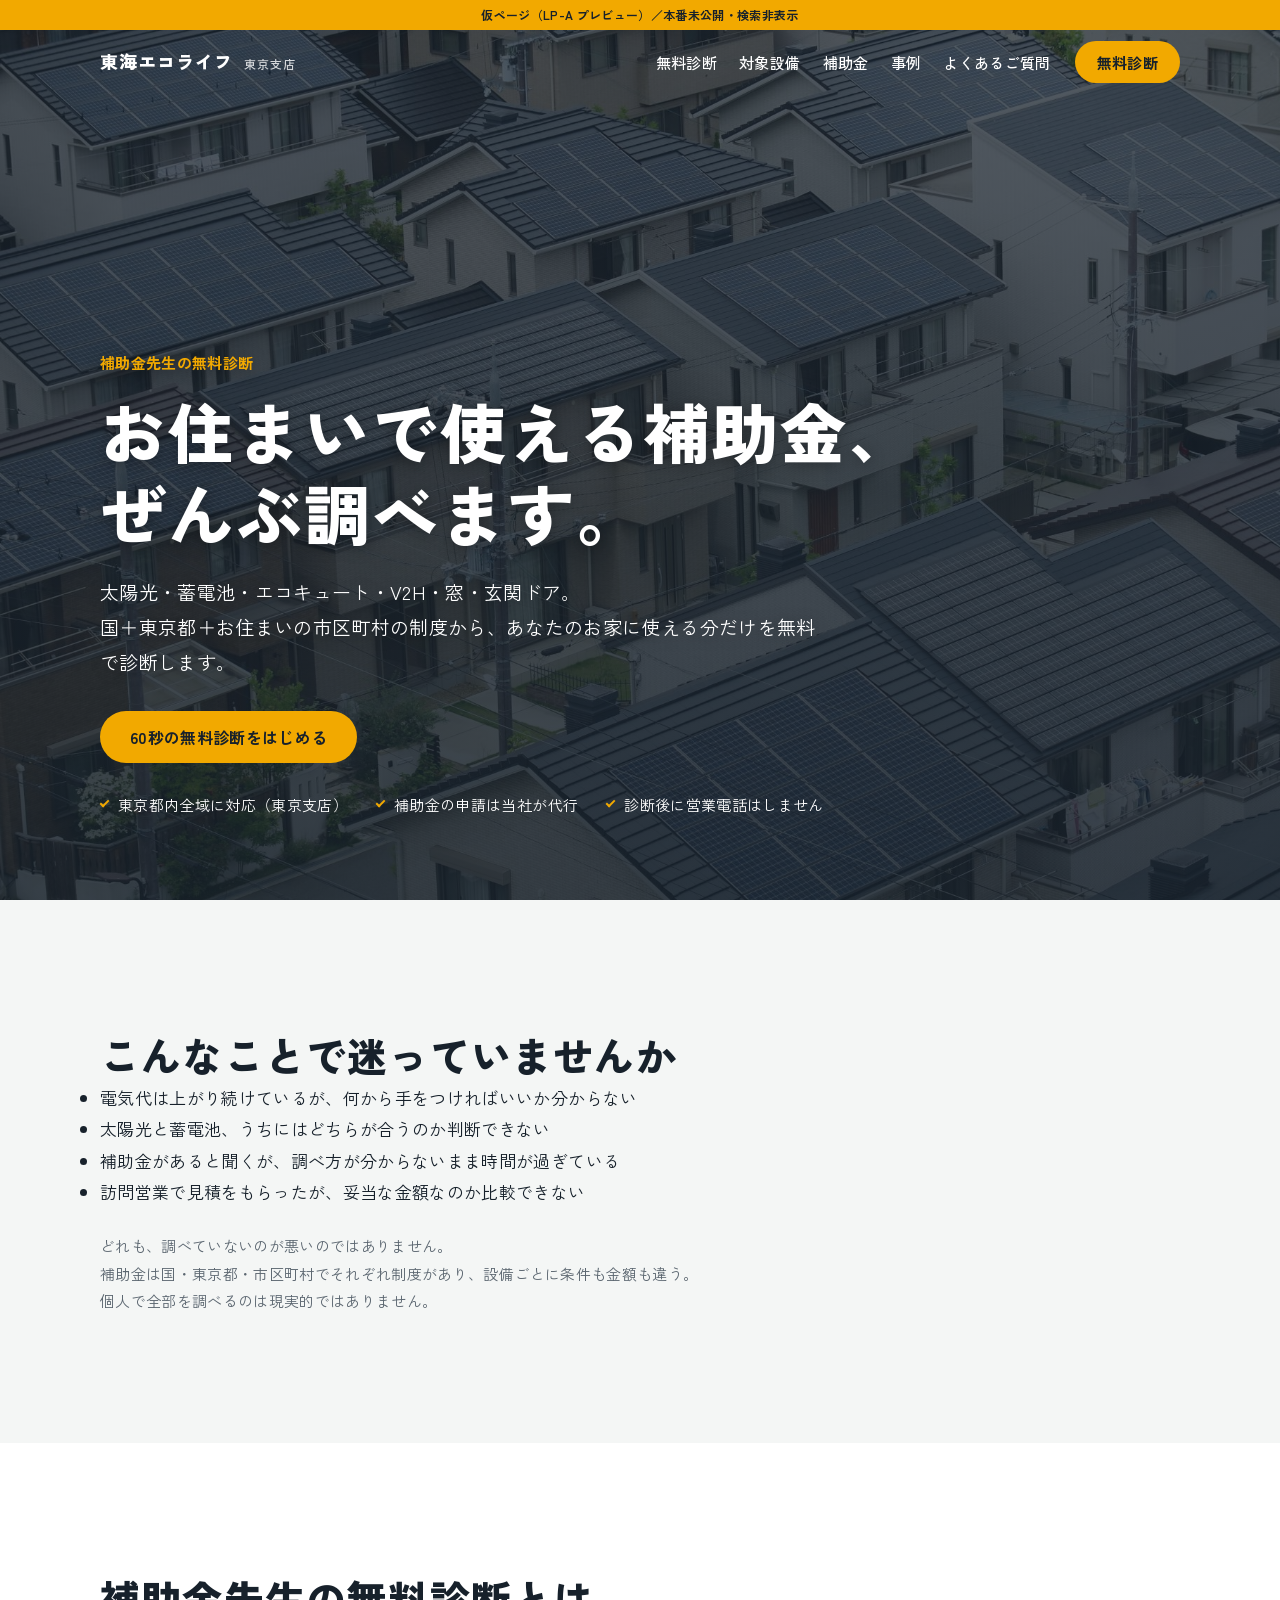
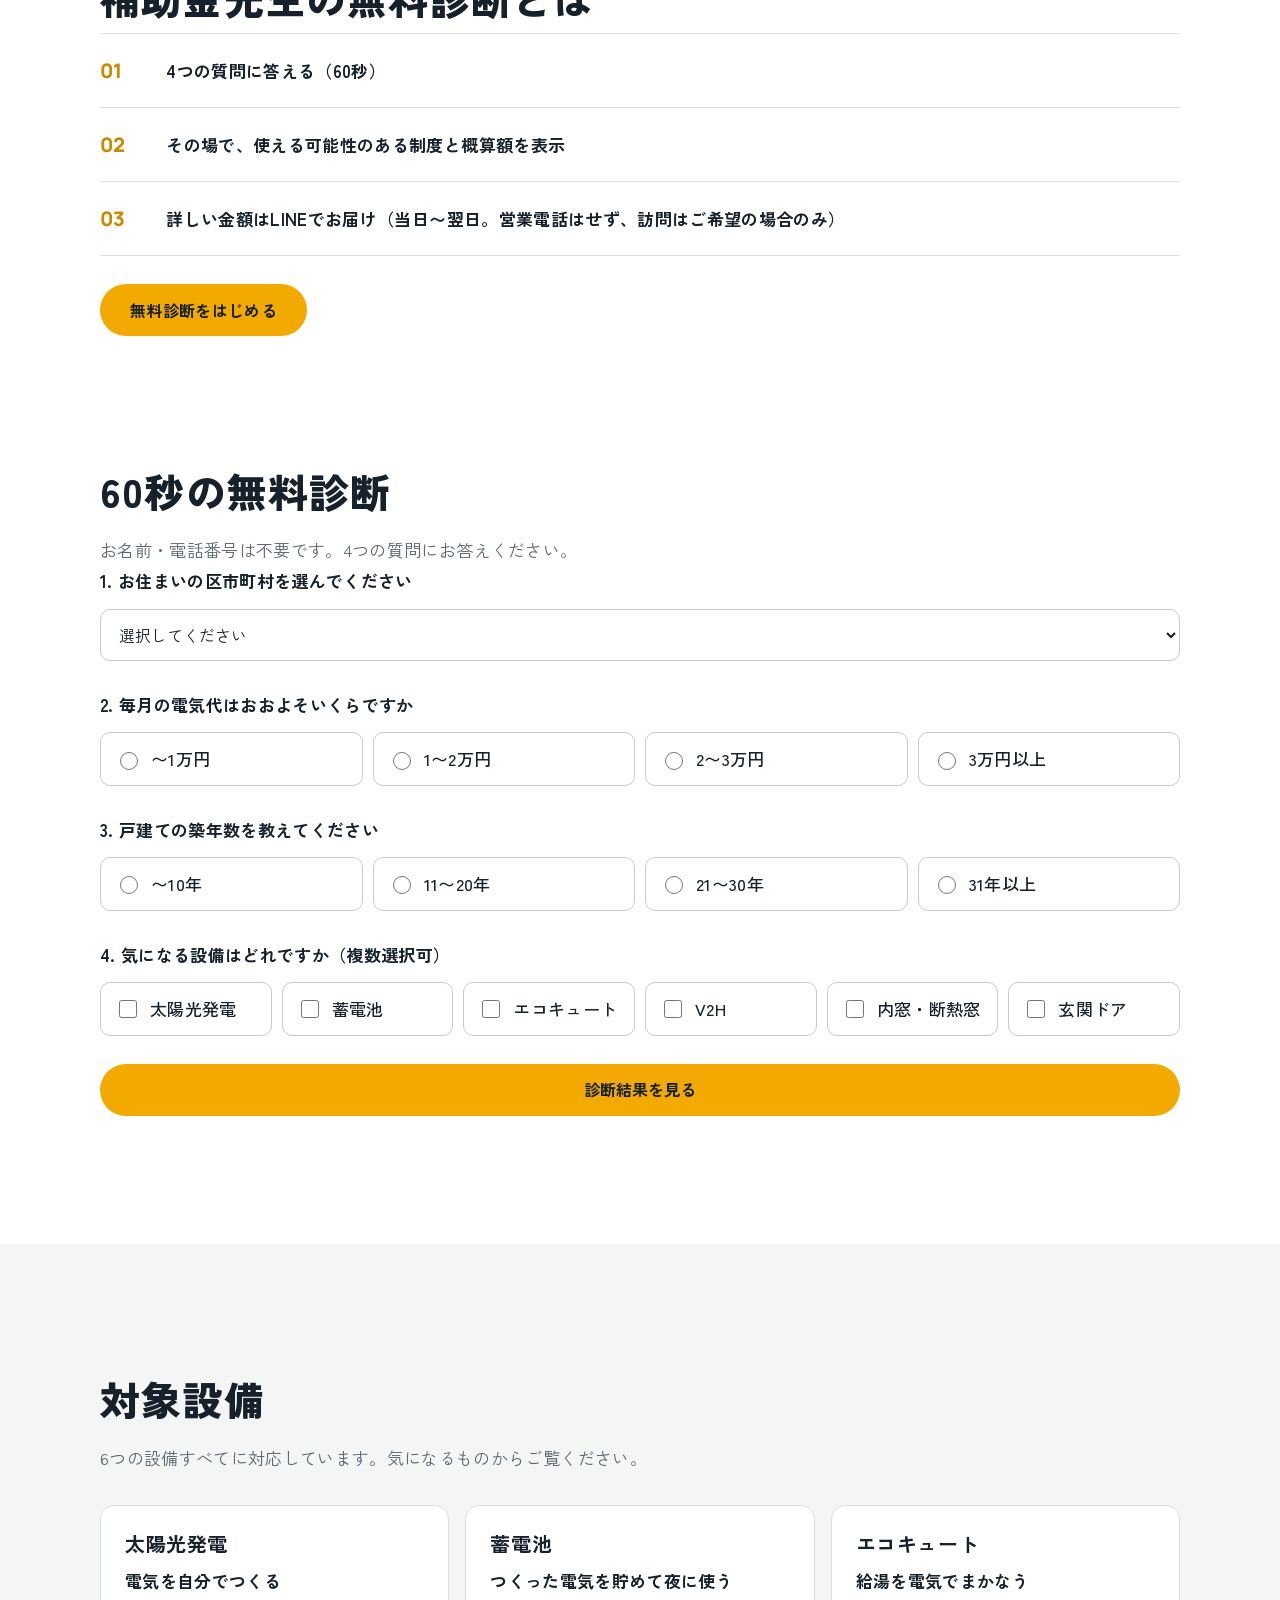
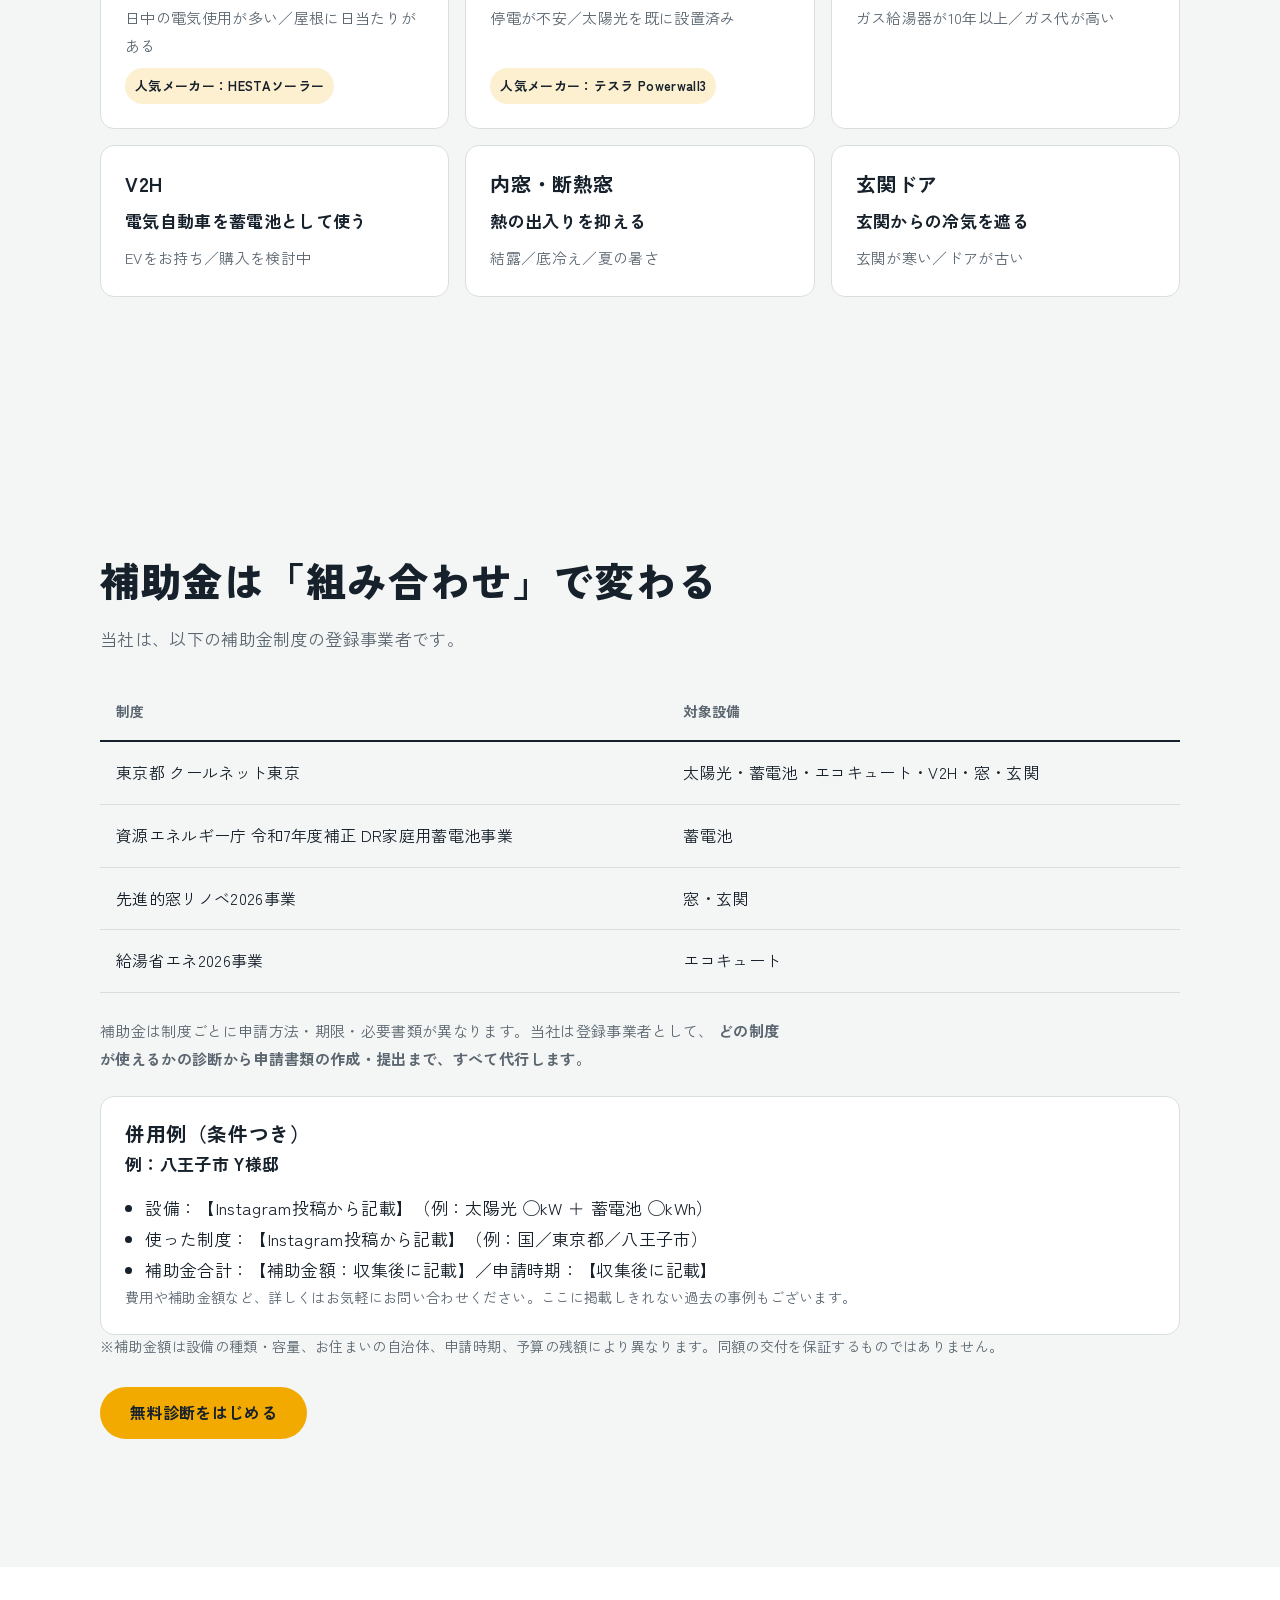
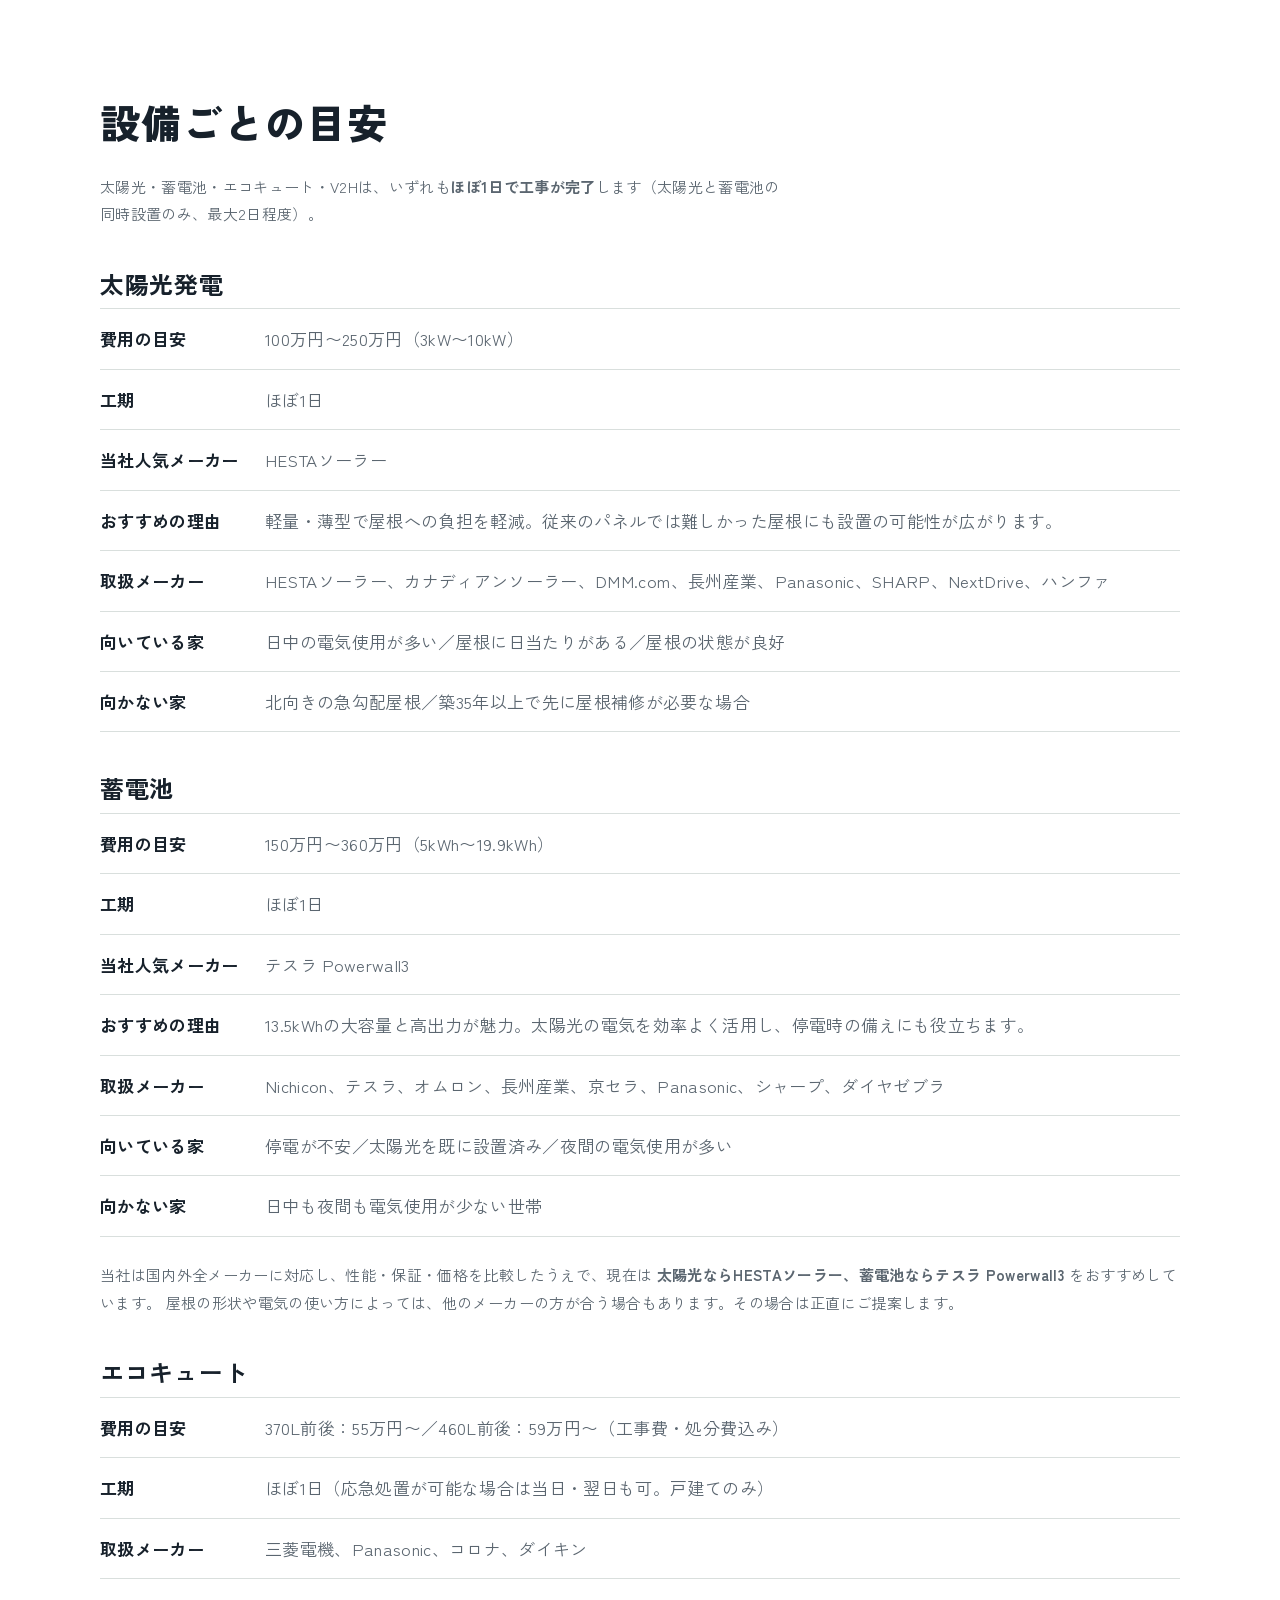
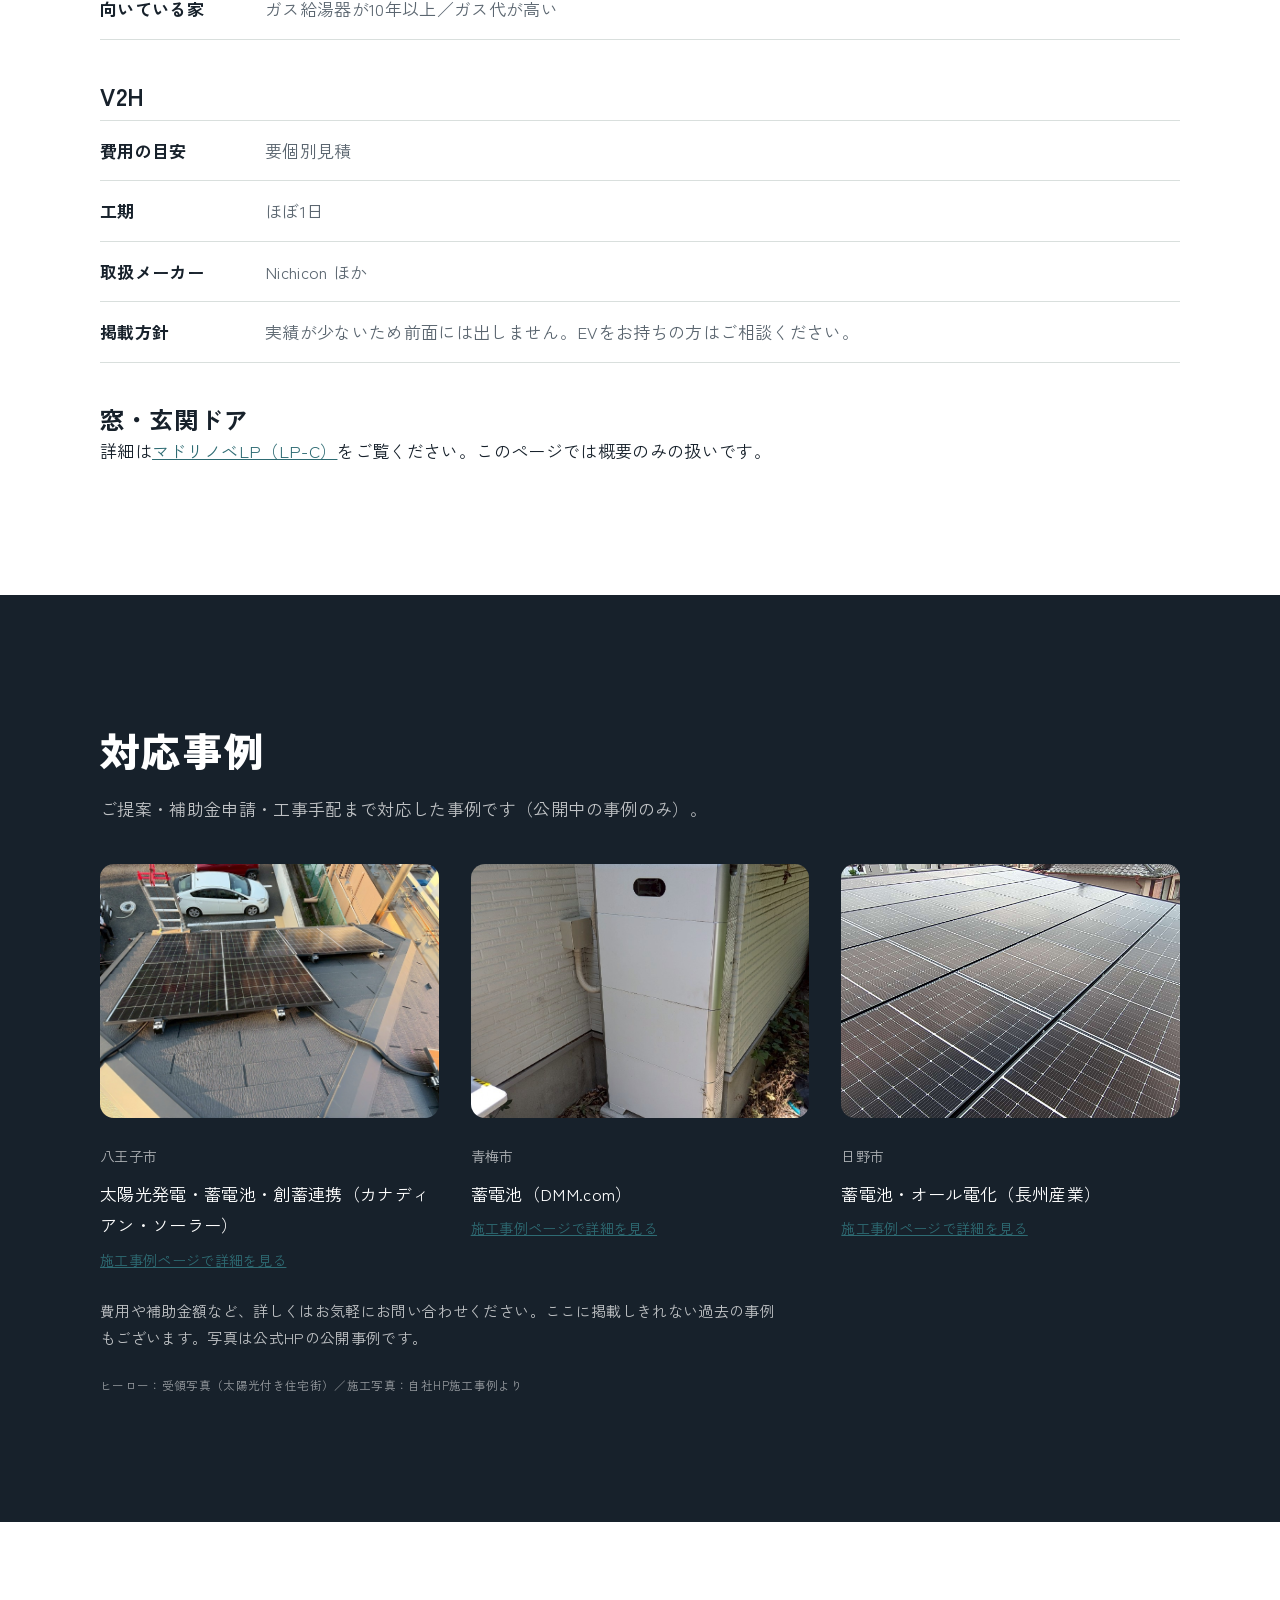
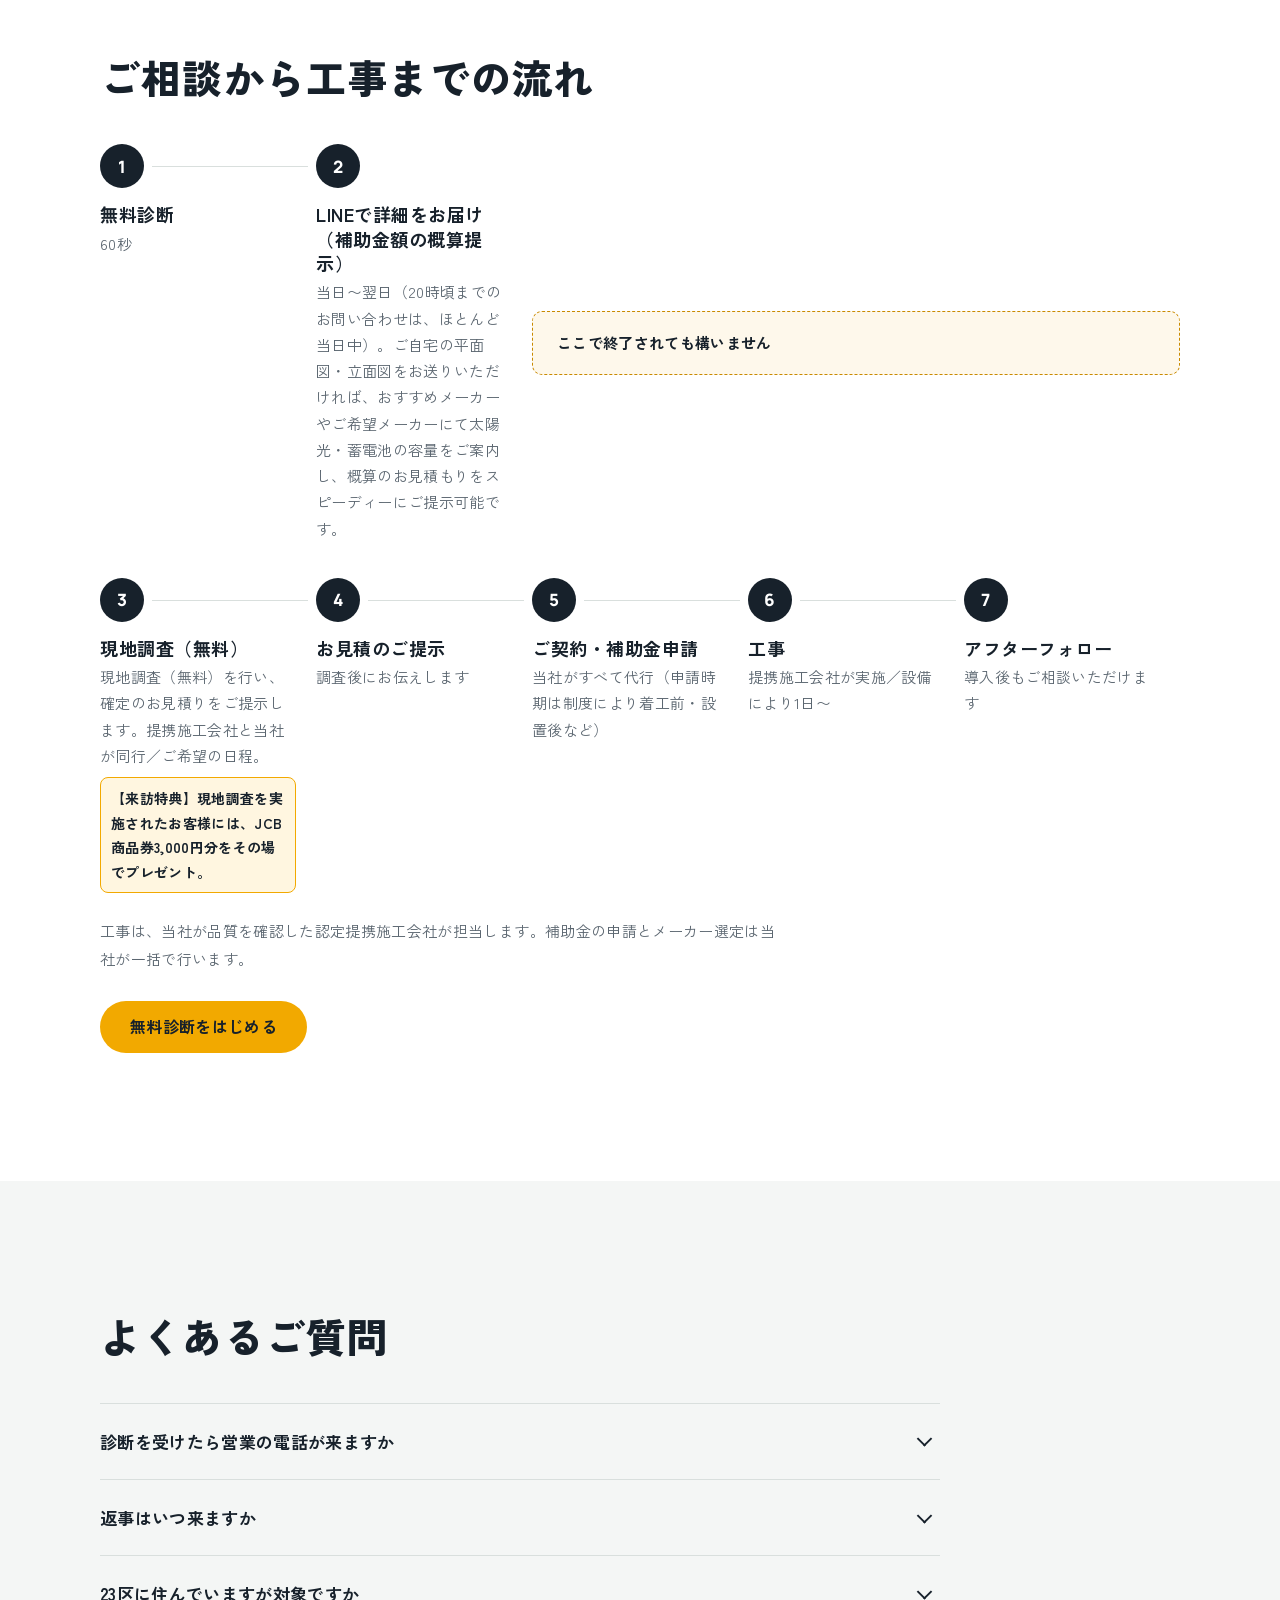
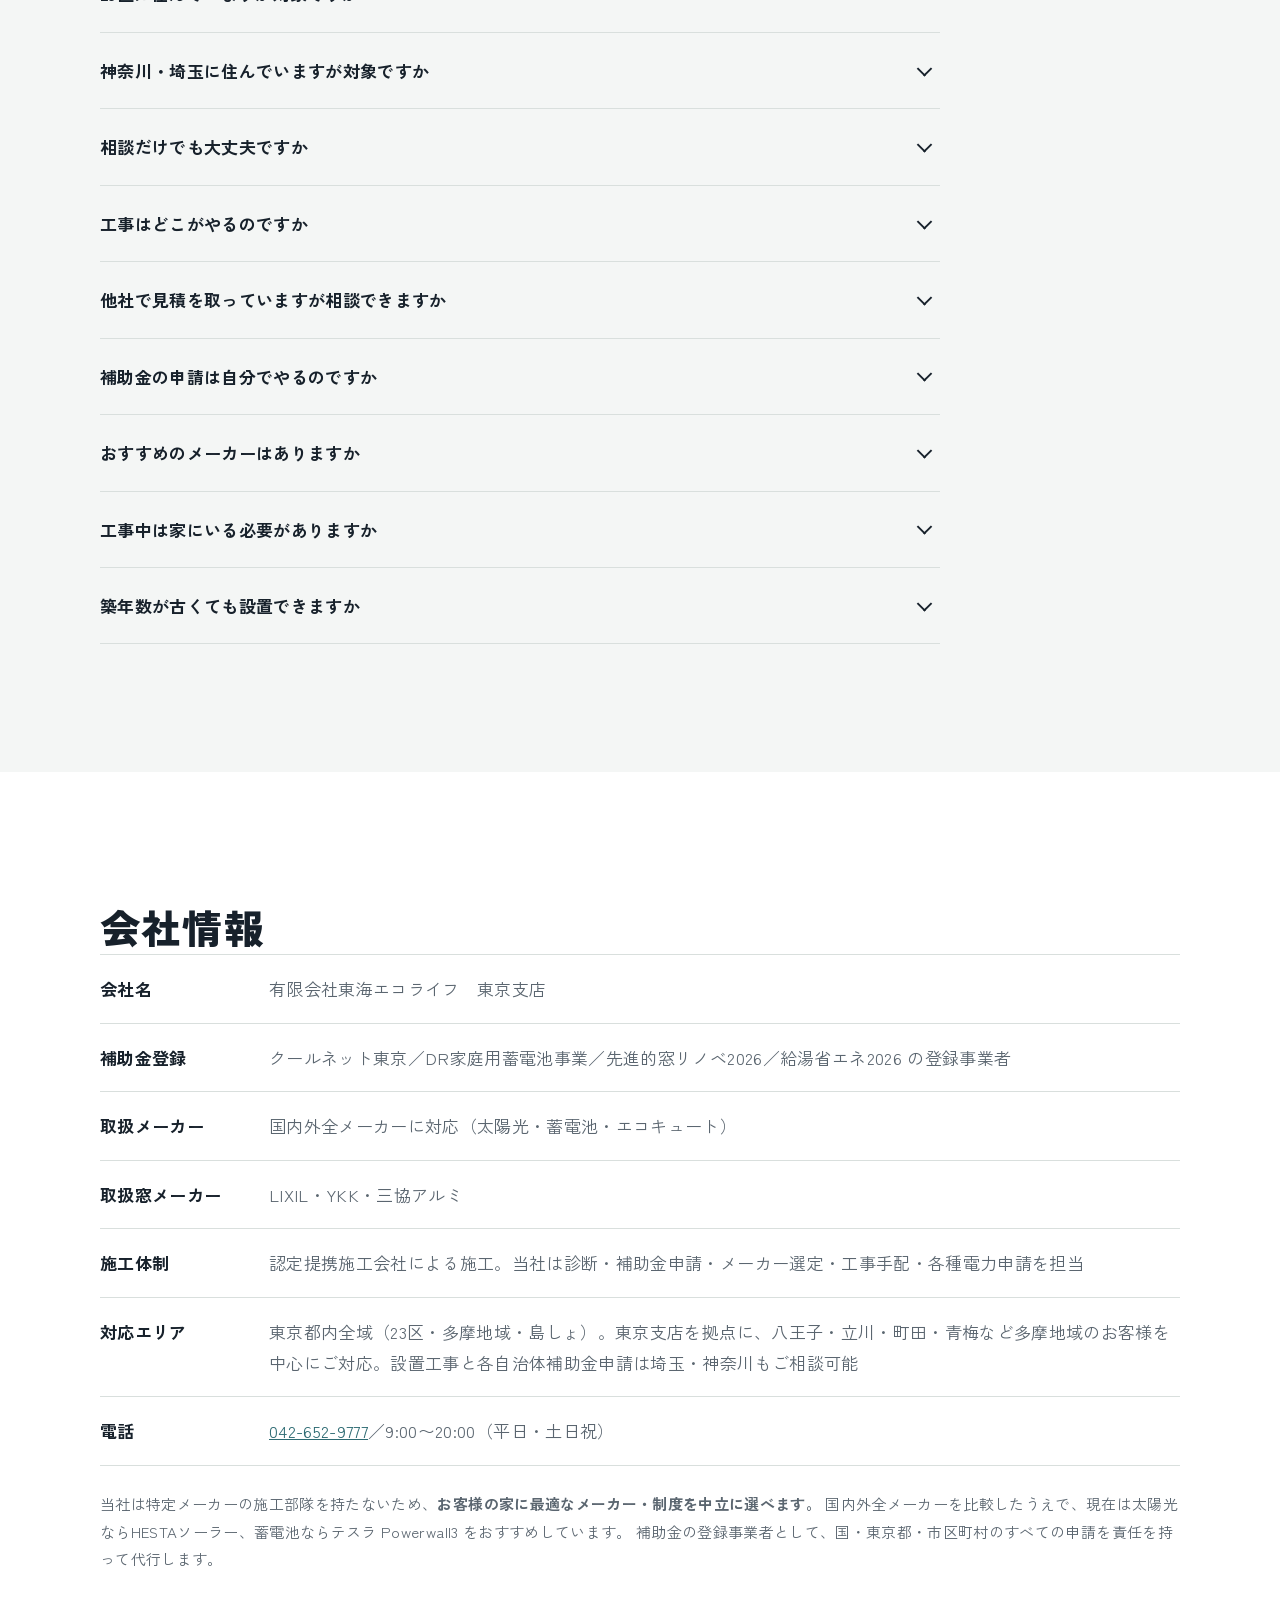
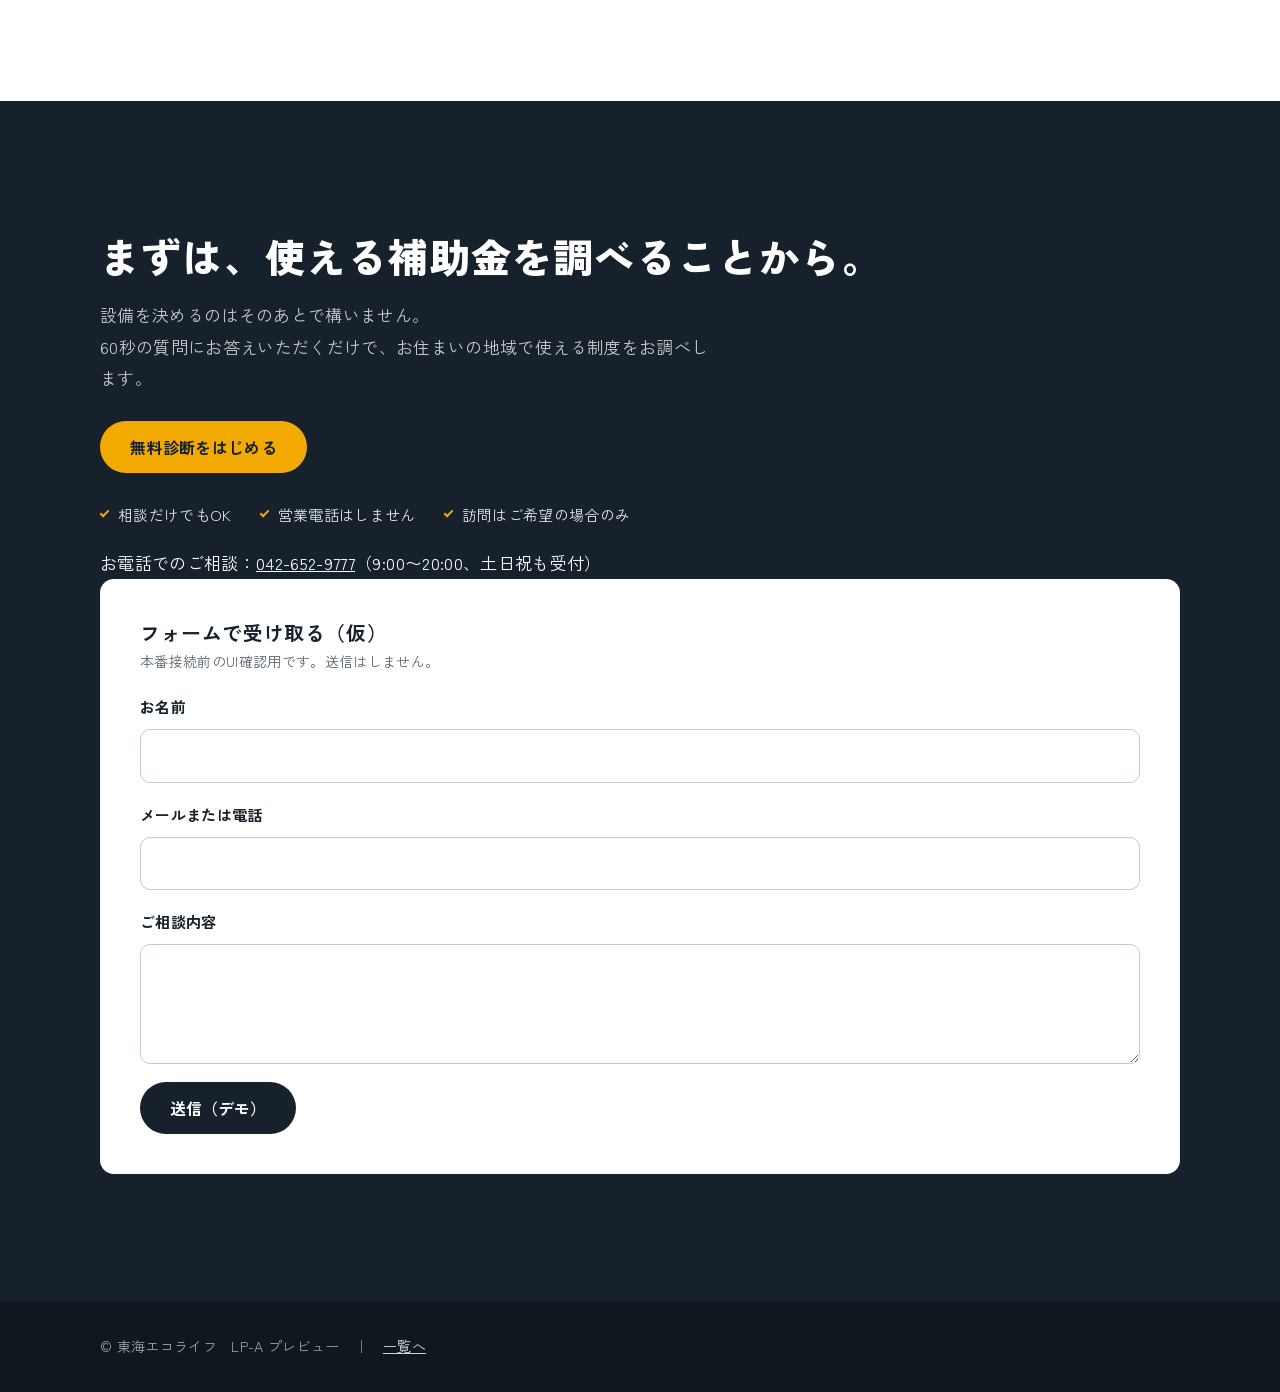
==== a/index.html @ 2a261a1f "Reflect the Nov 9 LP copy corrections across A–D. Update company info, hours, flow text, FAQ, and ma" ====
<!DOCTYPE html>
<html lang="ja">
<head>
  <meta charset="UTF-8">
  <meta name="viewport" content="width=device-width, initial-scale=1.0">
  <title>【仮】お家まるごと省エネ診断｜東海エコライフ</title>
  <meta name="description" content="太陽光・蓄電池・エコキュート・V2H・窓・玄関ドア。国＋東京都＋市区町村の制度から、あなたのお家に使える補助金を無料で診断します。">
  <meta name="robots" content="noindex, nofollow">
  <link rel="preconnect" href="https://fonts.googleapis.com">
  <link rel="preconnect" href="https://fonts.gstatic.com" crossorigin>
  <link href="https://fonts.googleapis.com/css2?family=Zen+Kaku+Gothic+New:wght@400;500;700;900&family=Manrope:wght@500;700;800&display=swap" rel="stylesheet">
  <link rel="stylesheet" href="../shared/shared.css">
  <link rel="stylesheet" href="../shared/design.css?v=20261109">
</head>
<body class="lp-a">
  <div class="preview-banner" role="status">
    仮ページ（LP-A プレビュー）／本番未公開・検索非表示
  </div>

  <header class="site-header" id="site-header">
    <div class="wrap site-header__inner">
      <a class="site-header__brand" href="#top">東海エコライフ<span>東京支店</span></a>
      <button class="menu-btn" id="menu-btn" type="button" aria-expanded="false" aria-controls="gnav">メニュー</button>
      <nav class="gnav" id="gnav" aria-label="ページ内メニュー">
        <ul>
          <li><a href="#diagnose">無料診断</a></li>
          <li><a href="#equipment">対象設備</a></li>
          <li><a href="#subsidy">補助金</a></li>
          <li><a href="#cases">事例</a></li>
          <li><a href="#faq">よくあるご質問</a></li>
        </ul>
      </nav>
      <a class="site-header__tel num" href="tel:0426529777">042-652-9777</a>
      <a class="btn btn--primary site-header__cta" href="#diagnose">無料診断</a>
    </div>
  </header>

  <main id="top">
    <!-- S1 ファーストビュー -->
    <section class="hero" aria-labelledby="hero-title">
      <div class="media">
        <img src="../shared/img/stock/residential_solar.jpg" alt="太陽光パネルが載った日本の住宅街" fetchpriority="high">
      </div>
      <div class="hero__inner">
        <div class="wrap">
          <p class="hero__label">補助金先生の無料診断</p>
          <h1 id="hero-title" class="hero__title"><span class="nobr">お住まいで使える補助金、</span><br><span class="nobr">ぜんぶ調べます。</span></h1>
          <p class="hero__lead">
            太陽光・蓄電池・エコキュート・V2H・窓・玄関ドア。<br>
            国＋東京都＋お住まいの市区町村の制度から、あなたのお家に使える分だけを無料で診断します。
          </p>
          <div class="hero__actions">
            <a class="btn btn--primary" href="#diagnose">60秒の無料診断をはじめる</a>
          </div>
          <ul class="hero__trust">
            <li>東京都内全域に対応（東京支店）</li>
            <li>補助金の申請は当社が代行</li>
            <li>診断後に営業電話はしません</li>
          </ul>
        </div>
      </div>
    </section>

    <!-- S2 迷い -->
    <section class="section band worries" aria-labelledby="worries-title">
      <div class="wrap">
        <h2 id="worries-title" class="section__title">こんなことで迷っていませんか</h2>
        <ul class="worry-list">
          <li>電気代は上がり続けているが、何から手をつければいいか分からない</li>
          <li>太陽光と蓄電池、うちにはどちらが合うのか判断できない</li>
          <li>補助金があると聞くが、調べ方が分からないまま時間が過ぎている</li>
          <li>訪問営業で見積をもらったが、妥当な金額なのか比較できない</li>
        </ul>
        <p class="section__note">
          どれも、調べていないのが悪いのではありません。<br>
          補助金は国・東京都・市区町村でそれぞれ制度があり、設備ごとに条件も金額も違う。<br>
          個人で全部を調べるのは現実的ではありません。
        </p>
      </div>
    </section>

    <!-- S3 診断とは -->
    <section class="section about" aria-labelledby="about-title">
      <div class="wrap">
        <h2 id="about-title" class="section__title">補助金先生の無料診断とは</h2>
        <ol class="steps">
          <li class="steps__item">
            <span class="steps__num">01</span>
            <p class="steps__body">4つの質問に答える（60秒）</p>
          </li>
          <li class="steps__item">
            <span class="steps__num">02</span>
            <p class="steps__body">その場で、使える可能性のある制度と概算額を表示</p>
          </li>
          <li class="steps__item">
            <span class="steps__num">03</span>
            <p class="steps__body">詳しい金額はLINEでお届け（当日〜翌日。営業電話はせず、訪問はご希望の場合のみ）</p>
          </li>
        </ol>
        <div class="cta-block">
          <a class="btn btn--primary" href="#diagnose">無料診断をはじめる</a>
        </div>
      </div>
    </section>

    <!-- S4 診断フォーム -->
    <section class="section diagnose" id="diagnose" aria-labelledby="diagnose-title">
      <div class="wrap">
        <h2 id="diagnose-title" class="section__title">60秒の無料診断</h2>
        <p class="section__lead">お名前・電話番号は不要です。4つの質問にお答えください。</p>

        <form id="diagnose-form" class="diagnose-form" novalidate>
          <fieldset class="field diagnose-form__field">
            <legend>1. お住まいの区市町村を選んでください</legend>
            <select id="area" class="input" name="area" required>
              <option value="">選択してください</option>
              <optgroup label="23区">
                <option>千代田区</option><option>中央区</option><option>港区</option>
                <option>新宿区</option><option>文京区</option><option>台東区</option>
                <option>墨田区</option><option>江東区</option><option>品川区</option>
                <option>目黒区</option><option>大田区</option><option>世田谷区</option>
                <option>渋谷区</option><option>中野区</option><option>杉並区</option>
                <option>豊島区</option><option>北区</option><option>荒川区</option>
                <option>板橋区</option><option>練馬区</option><option>足立区</option>
                <option>葛飾区</option><option>江戸川区</option>
              </optgroup>
              <optgroup label="北多摩">
                <option>立川市</option><option>武蔵野市</option><option>三鷹市</option>
                <option>府中市</option><option>昭島市</option><option>調布市</option>
                <option>小金井市</option><option>小平市</option><option>東村山市</option>
                <option>国分寺市</option><option>国立市</option><option>狛江市</option>
                <option>東大和市</option><option>清瀬市</option><option>東久留米市</option>
                <option>武蔵村山市</option>
              </optgroup>
              <optgroup label="南多摩">
                <option>八王子市</option><option>町田市</option><option>日野市</option>
                <option>多摩市</option><option>稲城市</option>
              </optgroup>
              <optgroup label="西多摩">
                <option>青梅市</option><option>福生市</option><option>羽村市</option>
                <option>あきる野市</option><option>瑞穂町</option><option>日の出町</option>
                <option>檜原村</option><option>奥多摩町</option>
              </optgroup>
              <optgroup label="島しょ">
                <option>大島町</option><option>利島村</option><option>新島村</option>
                <option>神津島村</option><option>三宅村</option><option>御蔵島村</option>
                <option>八丈町</option><option>青ヶ島村</option><option>小笠原村</option>
              </optgroup>
              <option value="other">東京都以外</option>
            </select>
          </fieldset>

          <fieldset class="field diagnose-form__field">
            <legend>2. 毎月の電気代はおおよそいくらですか</legend>
            <div class="choice-grid">
              <label><input type="radio" name="bill" value="〜1万円" required> 〜1万円</label>
              <label><input type="radio" name="bill" value="1〜2万円"> 1〜2万円</label>
              <label><input type="radio" name="bill" value="2〜3万円"> 2〜3万円</label>
              <label><input type="radio" name="bill" value="3万円以上"> 3万円以上</label>
            </div>
          </fieldset>

          <fieldset class="field diagnose-form__field">
            <legend>3. 戸建ての築年数を教えてください</legend>
            <div class="choice-grid">
              <label><input type="radio" name="age" value="〜10年" required> 〜10年</label>
              <label><input type="radio" name="age" value="11〜20年"> 11〜20年</label>
              <label><input type="radio" name="age" value="21〜30年"> 21〜30年</label>
              <label><input type="radio" name="age" value="31年以上"> 31年以上</label>
            </div>
          </fieldset>

          <fieldset class="field diagnose-form__field">
            <legend>4. 気になる設備はどれですか（複数選択可）</legend>
            <div class="choice-grid choice-grid--equip">
              <label><input type="checkbox" name="equip" value="solar"> 太陽光発電</label>
              <label><input type="checkbox" name="equip" value="battery"> 蓄電池</label>
              <label><input type="checkbox" name="equip" value="ecocute"> エコキュート</label>
              <label><input type="checkbox" name="equip" value="v2h"> V2H</label>
              <label><input type="checkbox" name="equip" value="window"> 内窓・断熱窓</label>
              <label><input type="checkbox" name="equip" value="door"> 玄関ドア</label>
            </div>
          </fieldset>

          <p id="form-error" class="form-error" hidden></p>
          <button type="submit" class="btn btn--primary btn--block">診断結果を見る</button>
        </form>

        <div id="diagnose-result" class="diagnose-result" hidden>
          <div id="result-out" class="diagnose-result__out" hidden>
            <h3>申し訳ございません</h3>
            <p>東京都の補助金申請には該当いたしませんが、設置工事および各自治体（神奈川県・埼玉県や各市町村）の補助金申請は当社にて請負いが可能です。<br>ぜひお気軽にご相談ください。</p>
          </div>
          <div id="result-ok" class="diagnose-result__ok" hidden>
            <h3><span id="result-area"></span>にお住まいの方が使える可能性のある制度</h3>
            <div id="result-programs" class="program-list"></div>
            <p class="result-range">
              選択された設備の場合、<strong>合計<span id="result-min"></span>万円〜<span id="result-max"></span>万円</strong>の補助が受けられる可能性があります。
            </p>
            <p>申請手続きは、すべて当社が代行します。</p>
            <p class="tiny">※金額は設備容量・申請時期・予算の残額により変動します。正確な金額は個別の診断が必要です。</p>
            <div class="result-cta">
              <a class="btn btn--line" href="https://line.me/" target="_blank" rel="noopener">LINEで正確な金額を受け取る</a>
              <p class="tiny">当日〜翌日にご返信します（20時頃までのお問い合わせは、当日中にご返信できることがほとんどです）。営業電話はいたしません。</p>
              <p class="result-alt">
                LINEをお使いでない方：
                <a href="#contact-form">フォームで受け取る</a>
                ／ お電話 <a href="tel:0426529777">042-652-9777</a>（9:00〜20:00、土日祝も受付）
              </p>
            </div>
          </div>
        </div>
      </div>
    </section>

    <!-- S5 対象設備 -->
    <section class="section band equipment" id="equipment" aria-labelledby="equipment-title">
      <div class="wrap">
        <h2 id="equipment-title" class="section__title">対象設備</h2>
        <p class="section__lead">6つの設備すべてに対応しています。気になるものからご覧ください。</p>
        <div class="equip-grid">
          <article class="equip-card">
            <h3>太陽光発電</h3>
            <p class="equip-card__desc">電気を自分でつくる</p>
            <p class="equip-card__who">日中の電気使用が多い／屋根に日当たりがある</p>
            <span class="badge">人気メーカー：HESTAソーラー</span>
          </article>
          <article class="equip-card">
            <h3>蓄電池</h3>
            <p class="equip-card__desc">つくった電気を貯めて夜に使う</p>
            <p class="equip-card__who">停電が不安／太陽光を既に設置済み</p>
            <span class="badge">人気メーカー：テスラ Powerwall3</span>
          </article>
          <article class="equip-card">
            <h3>エコキュート</h3>
            <p class="equip-card__desc">給湯を電気でまかなう</p>
            <p class="equip-card__who">ガス給湯器が10年以上／ガス代が高い</p>
          </article>
          <article class="equip-card">
            <h3>V2H</h3>
            <p class="equip-card__desc">電気自動車を蓄電池として使う</p>
            <p class="equip-card__who">EVをお持ち／購入を検討中</p>
          </article>
          <article class="equip-card">
            <h3>内窓・断熱窓</h3>
            <p class="equip-card__desc">熱の出入りを抑える</p>
            <p class="equip-card__who">結露／底冷え／夏の暑さ</p>
          </article>
          <article class="equip-card">
            <h3>玄関ドア</h3>
            <p class="equip-card__desc">玄関からの冷気を遮る</p>
            <p class="equip-card__who">玄関が寒い／ドアが古い</p>
          </article>
        </div>
      </div>
    </section>

    <!-- S6 補助金の組み合わせ -->
    <section class="section band subsidy" id="subsidy" aria-labelledby="subsidy-title">
      <div class="wrap">
        <h2 id="subsidy-title" class="section__title">補助金は「組み合わせ」で変わる</h2>
        <p class="section__lead">当社は、以下の補助金制度の登録事業者です。</p>
        <div class="table-wrap">
          <table class="data-table">
            <thead>
              <tr><th>制度</th><th>対象設備</th></tr>
            </thead>
            <tbody>
              <tr><td>東京都 クールネット東京</td><td>太陽光・蓄電池・エコキュート・V2H・窓・玄関</td></tr>
              <tr><td>資源エネルギー庁 令和7年度補正 DR家庭用蓄電池事業</td><td>蓄電池</td></tr>
              <tr><td>先進的窓リノベ2026事業</td><td>窓・玄関</td></tr>
              <tr><td>給湯省エネ2026事業</td><td>エコキュート</td></tr>
            </tbody>
          </table>
        </div>
        <p class="section__note">
          補助金は制度ごとに申請方法・期限・必要書類が異なります。当社は登録事業者として、
          <strong>どの制度が使えるかの診断から申請書類の作成・提出まで、すべて代行します。</strong>
        </p>
        <div class="example-card">
          <h3>併用例（条件つき）</h3>
          <p><strong>例：八王子市 Y様邸</strong></p>
          <ul>
            <li>設備：【Instagram投稿から記載】（例：太陽光 ◯kW ＋ 蓄電池 ◯kWh）</li>
            <li>使った制度：【Instagram投稿から記載】（例：国／東京都／八王子市）</li>
            <li>補助金合計：【補助金額：収集後に記載】／申請時期：【収集後に記載】</li>
          </ul>
          <p class="tiny">費用や補助金額など、詳しくはお気軽にお問い合わせください。ここに掲載しきれない過去の事例もございます。</p>
        </div>
        <p class="tiny">※補助金額は設備の種類・容量、お住まいの自治体、申請時期、予算の残額により異なります。同額の交付を保証するものではありません。</p>
        <div class="cta-block">
          <a class="btn btn--primary" href="#diagnose">無料診断をはじめる</a>
        </div>
      </div>
    </section>

    <!-- S7 設備詳細 -->
    <section class="section detail" id="detail" aria-labelledby="detail-title">
      <div class="wrap">
        <h2 id="detail-title" class="section__title">設備ごとの目安</h2>
        <p class="section__note">太陽光・蓄電池・エコキュート・V2Hは、いずれも<strong>ほぼ1日で工事が完了</strong>します（太陽光と蓄電池の同時設置のみ、最大2日程度）。</p>

        <div class="detail-block">
          <h3>太陽光発電</h3>
          <dl class="spec-list">
            <div><dt>費用の目安</dt><dd>100万円〜250万円（3kW〜10kW）</dd></div>
            <div><dt>工期</dt><dd>ほぼ1日</dd></div>
            <div><dt>当社人気メーカー</dt><dd>HESTAソーラー</dd></div>
            <div><dt>おすすめの理由</dt><dd>軽量・薄型で屋根への負担を軽減。従来のパネルでは難しかった屋根にも設置の可能性が広がります。</dd></div>
            <div><dt>取扱メーカー</dt><dd>HESTAソーラー、カナディアンソーラー、DMM.com、長州産業、Panasonic、SHARP、NextDrive、ハンファ</dd></div>
            <div><dt>向いている家</dt><dd>日中の電気使用が多い／屋根に日当たりがある／屋根の状態が良好</dd></div>
            <div><dt>向かない家</dt><dd>北向きの急勾配屋根／築35年以上で先に屋根補修が必要な場合</dd></div>
          </dl>
        </div>

        <div class="detail-block">
          <h3>蓄電池</h3>
          <dl class="spec-list">
            <div><dt>費用の目安</dt><dd>150万円〜360万円（5kWh〜19.9kWh）</dd></div>
            <div><dt>工期</dt><dd>ほぼ1日</dd></div>
            <div><dt>当社人気メーカー</dt><dd>テスラ Powerwall3</dd></div>
            <div><dt>おすすめの理由</dt><dd>13.5kWhの大容量と高出力が魅力。太陽光の電気を効率よく活用し、停電時の備えにも役立ちます。</dd></div>
            <div><dt>取扱メーカー</dt><dd>Nichicon、テスラ、オムロン、長州産業、京セラ、Panasonic、シャープ、ダイヤゼブラ</dd></div>
            <div><dt>向いている家</dt><dd>停電が不安／太陽光を既に設置済み／夜間の電気使用が多い</dd></div>
            <div><dt>向かない家</dt><dd>日中も夜間も電気使用が少ない世帯</dd></div>
          </dl>
        </div>

        <p class="recommend-note">
          当社は国内外全メーカーに対応し、性能・保証・価格を比較したうえで、現在は
          <strong>太陽光ならHESTAソーラー、蓄電池ならテスラ Powerwall3</strong> をおすすめしています。
          屋根の形状や電気の使い方によっては、他のメーカーの方が合う場合もあります。その場合は正直にご提案します。
        </p>

        <div class="detail-block">
          <h3>エコキュート</h3>
          <dl class="spec-list">
            <div><dt>費用の目安</dt><dd>370L前後：55万円〜／460L前後：59万円〜（工事費・処分費込み）</dd></div>
            <div><dt>工期</dt><dd>ほぼ1日（応急処置が可能な場合は当日・翌日も可。戸建てのみ）</dd></div>
            <div><dt>取扱メーカー</dt><dd>三菱電機、Panasonic、コロナ、ダイキン</dd></div>
            <div><dt>向いている家</dt><dd>ガス給湯器が10年以上／ガス代が高い</dd></div>
          </dl>
        </div>

        <div class="detail-block">
          <h3>V2H</h3>
          <dl class="spec-list">
            <div><dt>費用の目安</dt><dd>要個別見積</dd></div>
            <div><dt>工期</dt><dd>ほぼ1日</dd></div>
            <div><dt>取扱メーカー</dt><dd>Nichicon ほか</dd></div>
            <div><dt>掲載方針</dt><dd>実績が少ないため前面には出しません。EVをお持ちの方はご相談ください。</dd></div>
          </dl>
        </div>

        <div class="detail-block">
          <h3>窓・玄関ドア</h3>
          <p>詳細は<a href="https://keeeeei-soeda.github.io/tokai-ecolife-lp-preview/c/">マドリノベLP（LP-C）</a>をご覧ください。このページでは概要のみの扱いです。</p>
        </div>
      </div>
    </section>

    <!-- S8 対応事例 -->
    <section class="section cases" id="cases" aria-labelledby="cases-title">
      <div class="wrap">
        <h2 id="cases-title" class="section__title">対応事例</h2>
        <p class="section__lead">ご提案・補助金申請・工事手配まで対応した事例です（公開中の事例のみ）。</p>
        <div class="case-grid">
          <article class="case-card">
            <div class="case-card__media">
              <img class="case-card__img" src="../shared/img/cases/a1.jpg?v=20261105" alt="八王子市 K様邸の施工写真" loading="lazy" width="1477" height="1108">
            </div>
            <p class="case-card__area">八王子市</p>
            <p>太陽光発電・蓄電池・創蓄連携（カナディアン・ソーラー）</p>
            <p class="tiny"><a href="https://www.tokai-ecolife.com/casestudy/" target="_blank" rel="noopener">施工事例ページで詳細を見る</a></p>
          </article>
          <article class="case-card">
            <div class="case-card__media">
              <img class="case-card__img" src="../shared/img/cases/a2.jpg" alt="青梅市 M様邸の施工写真" loading="lazy" width="800" height="600">
            </div>
            <p class="case-card__area">青梅市</p>
            <p>蓄電池（DMM.com）</p>
            <p class="tiny"><a href="https://www.tokai-ecolife.com/casestudy/" target="_blank" rel="noopener">施工事例ページで詳細を見る</a></p>
          </article>
          <article class="case-card">
            <div class="case-card__media">
              <img class="case-card__img" src="../shared/img/cases/a3.jpg" alt="日野市 K様邸の施工写真" loading="lazy" width="800" height="600">
            </div>
            <p class="case-card__area">日野市</p>
            <p>蓄電池・オール電化（長州産業）</p>
            <p class="tiny"><a href="https://www.tokai-ecolife.com/casestudy/" target="_blank" rel="noopener">施工事例ページで詳細を見る</a></p>
          </article>
        </div>
        <p class="section__note">
          費用や補助金額など、詳しくはお気軽にお問い合わせください。ここに掲載しきれない過去の事例もございます。写真は公式HPの公開事例です。
        </p>
        <p class="img-credit">ヒーロー：受領写真（太陽光付き住宅街）／施工写真：自社HP施工事例より</p>
      </div>
    </section>

    <!-- S9 流れ -->
    <section class="section flow" id="flow" aria-labelledby="flow-title">
      <div class="wrap">
        <h2 id="flow-title" class="section__title">ご相談から工事までの流れ</h2>
        <ol class="flow-list">
          <li><h3>無料診断</h3><p>60秒</p></li>
          <li><h3>LINEで詳細をお届け（補助金額の概算提示）</h3><p>当日〜翌日（20時頃までのお問い合わせは、ほとんど当日中）。ご自宅の平面図・立面図をお送りいただければ、おすすめメーカーやご希望メーカーにて太陽光・蓄電池の容量をご案内し、概算のお見積もりをスピーディーにご提示可能です。</p></li>
          <li class="flow-list__pause"><p>ここで終了されても構いません</p></li>
          <li><h3>現地調査（無料）</h3><p>現地調査（無料）を行い、確定のお見積りをご提示します。提携施工会社と当社が同行／ご希望の日程。<span class="flow-perk">【来訪特典】現地調査を実施されたお客様には、JCB商品券3,000円分をその場でプレゼント。</span></p></li>
          <li><h3>お見積のご提示</h3><p>調査後にお伝えします</p></li>
          <li><h3>ご契約・補助金申請</h3><p>当社がすべて代行（申請時期は制度により着工前・設置後など）</p></li>
          <li><h3>工事</h3><p>提携施工会社が実施／設備により1日〜</p></li>
          <li><h3>アフターフォロー</h3><p>導入後もご相談いただけます</p></li>
        </ol>
        <p class="section__note">
          工事は、当社が品質を確認した認定提携施工会社が担当します。補助金の申請とメーカー選定は当社が一括で行います。
        </p>
        <div class="cta-block">
          <a class="btn btn--primary" href="#diagnose">無料診断をはじめる</a>
        </div>
      </div>
    </section>

    <!-- S10 FAQ -->
    <section class="section faq" id="faq" aria-labelledby="faq-title">
      <div class="wrap">
        <h2 id="faq-title" class="section__title">よくあるご質問</h2>
        <div class="faq-list">
          <details>
            <summary>診断を受けたら営業の電話が来ますか</summary>
            <p>診断後に営業電話はしません。ご連絡はLINE（またはお客様が選んだ連絡方法）で行い、訪問はご希望の場合のみです。</p>
          </details>
          <details>
            <summary>返事はいつ来ますか</summary>
            <p>当日〜翌日です。20時頃までのお問い合わせは、ほとんど当日中に返信しています。</p>
          </details>
          <details>
            <summary>23区に住んでいますが対象ですか</summary>
            <p>東京都内全域に対応しています。</p>
          </details>
          <details>
            <summary>神奈川・埼玉に住んでいますが対象ですか</summary>
            <p>東京都の補助金申請には該当いたしませんが、設置工事および各自治体（神奈川県・埼玉県や各市町村）の補助金申請は当社にて請負いが可能です。ぜひお気軽にご相談ください。</p>
          </details>
          <details>
            <summary>相談だけでも大丈夫ですか</summary>
            <p>問題ありません。相談だけでも大歓迎です。オンライン相談も受け付けておりますので、ぜひお気軽にご相談ください。</p>
          </details>
          <details>
            <summary>工事はどこがやるのですか</summary>
            <p>当社が品質を確認した認定提携施工会社が施工します。補助金申請とメーカー選定は当社が担当します。</p>
          </details>
          <details>
            <summary>他社で見積を取っていますが相談できますか</summary>
            <p>できます。比較のための相談も歓迎です。</p>
          </details>
          <details>
            <summary>補助金の申請は自分でやるのですか</summary>
            <p>すべて当社が代行します。国・東京都・市区町村のどの制度も対応します。</p>
          </details>
          <details>
            <summary>おすすめのメーカーはありますか</summary>
            <p>国内外全メーカーを比較したうえで、太陽光はHESTAソーラー、蓄電池はテスラ Powerwall3をおすすめしておりますが、ご家族構成や毎月の電気使用量などを丁寧にヒアリングしたうえで、お客様の設置条件やご要望に最も適したメーカーをご案内させていただきます。</p>
          </details>
          <details>
            <summary>工事中は家にいる必要がありますか</summary>
            <p>設備により異なります。現地調査の際に具体的にご案内します。</p>
          </details>
          <details>
            <summary>築年数が古くても設置できますか</summary>
            <p>屋根の状態によります。現地調査で判断します。</p>
          </details>
        </div>
      </div>
    </section>

    <!-- S11 会社情報 -->
    <section class="section company" id="company" aria-labelledby="company-title">
      <div class="wrap">
        <h2 id="company-title" class="section__title">会社情報</h2>
        <dl class="company-list">
          <div><dt>会社名</dt><dd>有限会社東海エコライフ　東京支店</dd></div>
          <div><dt>補助金登録</dt><dd>クールネット東京／DR家庭用蓄電池事業／先進的窓リノベ2026／給湯省エネ2026 の登録事業者</dd></div>
          <div><dt>取扱メーカー</dt><dd>国内外全メーカーに対応（太陽光・蓄電池・エコキュート）</dd></div>
          <div><dt>取扱窓メーカー</dt><dd>LIXIL・YKK・三協アルミ</dd></div>
          <div><dt>施工体制</dt><dd>認定提携施工会社による施工。当社は診断・補助金申請・メーカー選定・工事手配・各種電力申請を担当</dd></div>
          <div><dt>対応エリア</dt><dd>東京都内全域（23区・多摩地域・島しょ）。東京支店を拠点に、八王子・立川・町田・青梅など多摩地域のお客様を中心にご対応。設置工事と各自治体補助金申請は埼玉・神奈川もご相談可能</dd></div>
          <div><dt>電話</dt><dd><a href="tel:0426529777">042-652-9777</a>／9:00〜20:00（平日・土日祝）</dd></div>
        </dl>
        <p class="recommend-note">
          当社は特定メーカーの施工部隊を持たないため、<strong>お客様の家に最適なメーカー・制度を中立に選べます。</strong>
          国内外全メーカーを比較したうえで、現在は太陽光ならHESTAソーラー、蓄電池ならテスラ Powerwall3 をおすすめしています。
          補助金の登録事業者として、国・東京都・市区町村のすべての申請を責任を持って代行します。
        </p>
      </div>
    </section>

    <!-- S12 最終CTA -->
    <section class="section final-cta" id="final" aria-labelledby="final-title">
      <div class="wrap">
        <h2 id="final-title" class="section__title"><span class="nobr">まずは、使える補助金を</span><span class="nobr">調べることから。</span></h2>
        <p class="section__lead">
          設備を決めるのはそのあとで構いません。<br>
          60秒の質問にお答えいただくだけで、お住まいの地域で使える制度をお調べします。
        </p>
        <a class="btn btn--primary" href="#diagnose">無料診断をはじめる</a>
        <ul class="hero__trust hero__trust--center">
          <li>相談だけでもOK</li>
          <li>営業電話はしません</li>
          <li>訪問はご希望の場合のみ</li>
        </ul>
        <p class="final-phone">お電話でのご相談：<a href="tel:0426529777">042-652-9777</a>（9:00〜20:00、土日祝も受付）</p>

        <div class="contact-form-box" id="contact-form">
          <h3>フォームで受け取る（仮）</h3>
          <p class="tiny">本番接続前のUI確認用です。送信はしません。</p>
          <form id="contact-dummy" class="contact-dummy">
            <label>お名前 <input class="input" type="text" name="name" autocomplete="name"></label>
            <label>メールまたは電話 <input class="input" type="text" name="contact" autocomplete="email"></label>
            <label>ご相談内容 <textarea class="input" name="message" rows="3"></textarea></label>
            <button type="submit" class="btn btn--secondary">送信（デモ）</button>
            <p id="contact-msg" class="tiny" hidden></p>
          </form>
        </div>
      </div>
    </section>
  </main>

  <footer class="site-footer">
    <div class="wrap">
      <p>© 東海エコライフ　LP-A プレビュー　｜　<a href="../" style="color:#cfd5d1">一覧へ</a></p>
    </div>
  </footer>

  <div class="sticky-cta">
    <a class="btn btn--primary" href="#diagnose">無料診断をはじめる</a>
  </div>

  <script src="../shared/ui.js?v=20261105"></script>
  <script src="./assets/js/main.js"></script>
</body>
</html>
---- shared/shared.css ----
/*
 * LP共通の追加スタイル（各LPの style.css の後に読み込む）
 * - トップ3メーカー
 * - 素材待ちのプレースホルダー
 * - LP間の相互リンク
 */

/* 素材待ちプレースホルダー（レイアウトを崩さないよう比率固定） */
.ph-img {
  display: flex;
  align-items: center;
  justify-content: center;
  width: 100%;
  aspect-ratio: 4 / 3;
  padding: 12px;
  border: 2px dashed #b7cfbf;
  border-radius: var(--radius);
  background: repeating-linear-gradient(45deg, #f4f8f5, #f4f8f5 10px, #edf4ef 10px, #edf4ef 20px);
  color: var(--muted);
  font-size: 0.82rem;
  font-weight: 700;
  line-height: 1.5;
  text-align: center;
  overflow-wrap: anywhere;
}

.ph-img--wide {
  aspect-ratio: 16 / 9;
}

.ph-note {
  display: inline-block;
  margin-left: 4px;
  padding: 0 6px;
  border-radius: 4px;
  background: #fff4d6;
  color: #7a5a00;
  font-size: 0.78rem;
  font-weight: 700;
}

.img-caption {
  margin: 6px 0 0;
  font-size: 0.78rem;
  color: var(--muted);
}

/* 施工事例カードの写真 */
.case-card__media {
  margin: 0 0 12px;
  border-radius: calc(var(--radius) - 4px);
  overflow: hidden;
  background: #edf4ef;
  aspect-ratio: 4 / 3;
}

.case-card__media img,
.case-card__img {
  display: block;
  width: 100%;
  height: 100%;
  object-fit: cover;
}

.media-fill {
  display: block;
  width: 100%;
  height: 100%;
  object-fit: cover;
  border-radius: var(--radius);
}

.hero-photo {
  width: 100%;
  max-width: 360px;
  margin: 0 auto;
  border-radius: 18px;
  overflow: hidden;
  box-shadow: 0 18px 40px rgba(0, 60, 30, 0.18);
  aspect-ratio: 4 / 5;
  background: #edf4ef;
}

.hero-photo img {
  width: 100%;
  height: 100%;
  object-fit: cover;
  display: block;
}

.hero-photo__cap {
  margin: 8px 0 0;
  font-size: 0.75rem;
  color: var(--muted);
  text-align: center;
}

.image-row img {
  display: block;
  width: 100%;
  height: 100%;
  object-fit: cover;
  border-radius: var(--radius);
  aspect-ratio: 16 / 9;
  background: #edf4ef;
}

.news-card > img,
.news-card .media-fill {
  margin-bottom: 12px;
  aspect-ratio: 16 / 9;
  border-radius: var(--radius);
}

.img-credit {
  margin: 24px 0 0;
  font-size: 0.72rem;
  color: var(--muted);
  line-height: 1.6;
}

/* LP間の相互リンク */
.crosslink {
  margin: 18px 0 0;
  font-size: 0.95rem;
}

.crosslink a {
  font-weight: 700;
  color: var(--green-dark);
}

.link-row {
  display: flex;
  flex-wrap: wrap;
  gap: 12px;
  margin-top: 20px;
}

.link-row .btn {
  flex: 1 1 240px;
}

.link-card-grid {
  display: grid;
  gap: 14px;
  grid-template-columns: repeat(auto-fit, minmax(240px, 1fr));
  margin-top: 20px;
}

.link-card {
  display: block;
  padding: 20px;
  border-radius: var(--radius);
  background: #fff;
  box-shadow: var(--shadow);
  border: 1px solid transparent;
  color: inherit;
  text-decoration: none;
}

.link-card:hover {
  border-color: var(--green);
  text-decoration: none;
}

.link-card strong {
  display: block;
  margin-bottom: 6px;
  color: var(--green-dark);
  font-size: 1.05rem;
}

.link-card span {
  color: var(--muted);
  font-size: 0.9rem;
}

/* 最新情報（2ブロック） */
.news-grid {
  display: grid;
  gap: 16px;
}

@media (min-width: 760px) {
  .news-grid {
    grid-template-columns: 1fr 1fr;
  }
}

.news-card {
  padding: 20px;
  border-radius: var(--radius);
  background: #fff;
  box-shadow: var(--shadow);
}

.news-card h3 {
  margin: 14px 0 8px;
  font-size: 1.15rem;
}

.news-card p {
  margin: 0 0 8px;
}

/* トップ3メーカー */
.top3-block + .top3-block {
  margin-top: 32px;
}

.top3-block__title {
  margin: 0 0 12px;
  padding-left: 10px;
  border-left: 4px solid var(--green);
  font-size: 1.1rem;
}

.top3-grid {
  display: grid;
  gap: 14px;
  grid-template-columns: 1fr;
}

@media (min-width: 760px) {
  .top3-grid {
    grid-template-columns: repeat(3, 1fr);
  }
}

.top3-card {
  display: flex;
  flex-direction: column;
  padding: 16px;
  border-radius: var(--radius);
  background: #fff;
  box-shadow: var(--shadow);
}

.top3-card__media {
  position: relative;
  margin-bottom: 12px;
}

.top3-card__img {
  width: 100%;
  aspect-ratio: 4 / 3;
  object-fit: contain;
  border-radius: var(--radius);
}

.top3-card__badge {
  position: absolute;
  top: 8px;
  left: 8px;
  padding: 2px 10px;
  border-radius: 999px;
  background: var(--green);
  color: #fff;
  font-size: 0.75rem;
  font-weight: 800;
  letter-spacing: 0.04em;
}

.top3-card__maker {
  margin: 0;
  font-weight: 800;
  font-size: 1.05rem;
}

.top3-card__product {
  margin: 2px 0 10px;
  color: var(--muted);
  font-size: 0.88rem;
}

.top3-card__feature {
  margin: 0 0 10px;
  font-weight: 500;
}

.top3-card__who {
  margin: 0;
  font-size: 0.88rem;
  color: var(--muted);
}

.top3-card__who span {
  display: inline-block;
  margin-right: 6px;
  padding: 0 6px;
  border-radius: 4px;
  background: var(--bg-deep);
  color: var(--green-dark);
  font-weight: 700;
  font-size: 0.78rem;
}

.top3-card__subsidy {
  margin: 10px 0 0;
  padding-top: 10px;
  border-top: 1px solid var(--line);
  font-size: 0.85rem;
  font-weight: 700;
  color: var(--green-dark);
}

/* 人気順位・構成一覧・公式リンク（2026-10 追加） */
.top3-card__rank {
  margin: 0 0 2px;
  font-size: 0.8rem;
  font-weight: 800;
  color: var(--green-dark);
}

.top3-card__specs {
  margin: 0 0 10px;
  padding: 0;
  list-style: none;
  font-size: 0.82rem;
  color: var(--muted);
}

.top3-card__specs li {
  padding: 4px 0;
  border-top: 1px dashed var(--line);
}

.top3-card__link {
  margin-top: auto;
  padding-top: 12px;
  font-size: 0.82rem;
  font-weight: 700;
  color: var(--green-dark);
}

.top3-more {
  margin: 24px 0 0;
  text-align: center;
  font-weight: 700;
}

/* 窓・玄関：お悩みカードの一文、取扱メーカー */
.worry-card__title {
  display: block;
}

.worry-card__text {
  display: block;
  margin-top: 8px;
  font-weight: 400;
  font-size: 0.88rem;
  color: var(--muted);
  text-align: left;
}

.image-row {
  display: grid;
  gap: 14px;
  grid-template-columns: repeat(auto-fit, minmax(220px, 1fr));
  margin-top: 20px;
}

.image-row figure {
  margin: 0;
}

.maker-grid {
  display: grid;
  gap: 14px;
  grid-template-columns: repeat(auto-fit, minmax(220px, 1fr));
  margin-top: 16px;
}

.maker-card {
  display: flex;
  flex-direction: column;
  height: 100%;
  padding: 18px;
  border-radius: var(--radius);
  background: #fff;
  box-shadow: var(--shadow);
}

.maker-card__name {
  margin: 0 0 10px;
  min-height: 1.6em;
  font-weight: 800;
  font-size: 1.05rem;
}

.maker-card .media-fill {
  width: 100%;
  height: auto;
  aspect-ratio: 4 / 3;
  object-fit: cover;
  flex-shrink: 0;
}

.maker-card .img-caption {
  min-height: 2.6em;
}

.maker-card__logo {
  aspect-ratio: 3 / 1;
  margin-bottom: 10px;
}

.maker-card__dealer {
  margin: auto 0 0;
  padding-top: 10px;
  font-size: 0.85rem;
  font-weight: 700;
  color: var(--green-dark);
}

.top3-card__img--contain {
  object-fit: contain;
  background: #fff;
}

img.top3-card__img {
  display: block;
}

.maker-grid {
  align-items: stretch;
}

/* 改行位置の調整（語の途中で折り返さない） */
.nobr {
  display: inline-block;
}
---- shared/design.css ----
/* =========================================================
   LP共通の刷新デザイン（LP-B と同じトーン）
   A / C / D は shared.css の後にこのファイルを読み込む。
   ========================================================= */

:root {
  /* 色 */
  --ink: #17212b;        /* 本文・ダーク面 */
  --ink-soft: #2a3743;   /* 画像の読み込み前の背景 */
  --paper: #f4f6f5;      /* 明るいセクション背景 */
  --white: #fff;
  --sun: #f2a900;        /* 主CTA */
  --sun-deep: #c98a00;
  --glass: #2e6b73;      /* リンク・補助色 */
  --line: #d9dfdd;
  --muted: #5b6670;
  --danger: #b42318;
  --line-green: #06c755; /* LINEボタン */

  /* shared.css が参照する変数を、この配色に合わせて上書き */
  --green: var(--glass);
  --green-dark: var(--glass);
  --bg-deep: #e6eeee;
  --radius: 14px;
  --shadow: none;

  /* 書体 */
  --font-ja: "Zen Kaku Gothic New", "Hiragino Sans", "Yu Gothic", sans-serif;
  --font-num: "Manrope", var(--font-ja);

  /* レイアウト */
  --wrap: 1160px;
  --gutter: clamp(16px, 4vw, 40px);
  --preview: 30px;
  --header: 64px;
}

*,
*::before,
*::after { box-sizing: border-box; }

html {
  scroll-behavior: smooth;
  scroll-padding-top: calc(var(--preview) + var(--header) + 8px);
}

body {
  margin: 0;
  font-family: var(--font-ja);
  font-size: 17px;
  line-height: 1.85;
  letter-spacing: 0.02em;
  color: var(--ink);
  background: var(--white);
  -webkit-font-smoothing: antialiased;
}

img { display: block; max-width: 100%; }
a { color: var(--glass); }
h1, h2, h3 { margin: 0; line-height: 1.35; font-weight: 700; letter-spacing: 0.03em; }
p { margin: 0; }
ul, ol { margin: 0; padding: 0; }

.wrap { max-width: var(--wrap); margin: 0 auto; padding: 0 var(--gutter); }
.num { font-family: var(--font-num); font-feature-settings: "tnum"; }
.tiny { font-size: 14px; color: var(--muted); line-height: 1.7; }
.pc-only { display: none; }
@media (min-width: 760px) { .pc-only { display: inline; } }

:focus-visible { outline: 3px solid var(--sun); outline-offset: 3px; }

/* ---------- ボタン ---------- */
.btn {
  display: inline-flex;
  align-items: center;
  justify-content: center;
  gap: 0.5em;
  min-height: 52px;
  padding: 0 28px;
  border: 2px solid transparent;
  border-radius: 999px;
  font: inherit;
  font-size: 16px;
  font-weight: 700;
  line-height: 1.4;
  text-align: center;
  text-decoration: none;
  cursor: pointer;
  transition: background 0.2s, color 0.2s, border-color 0.2s;
}
.btn--primary { background: var(--sun); color: var(--ink); }
.btn--primary:hover { background: var(--sun-deep); }
.btn--secondary { background: var(--ink); color: var(--white); }
.btn--secondary:hover { background: var(--ink-soft); }
.btn--ghost-light { border-color: rgba(255, 255, 255, 0.85); color: var(--white); }
.btn--ghost-light:hover { background: var(--white); color: var(--ink); }
.btn--ghost-dark { border-color: var(--ink); color: var(--ink); }
.btn--ghost-dark:hover { background: var(--ink); color: var(--white); }
.btn--line { background: var(--line-green); color: var(--white); }
.btn--line:hover { filter: brightness(0.94); }
.btn--block { display: flex; width: 100%; }

/* ---------- 画像枠 ---------- */
.media { position: relative; background: var(--ink-soft); overflow: hidden; }
.media img { width: 100%; height: 100%; object-fit: cover; }
/* 被写体が画像の下側にある写真用（太陽光パネルの背景など） */
.media img.media__img--bottom { object-position: center bottom; }

/* =========================================================
   プレビューバナー・ヘッダー
   ========================================================= */
.preview-banner {
  position: fixed;
  inset: 0 0 auto 0;
  z-index: 60;
  height: var(--preview);
  display: flex;
  align-items: center;
  justify-content: center;
  padding: 0 12px;
  background: var(--sun);
  color: var(--ink);
  font-size: 12px;
  font-weight: 700;
  white-space: nowrap;
  overflow: hidden;
  text-overflow: ellipsis;
}

.site-header {
  position: fixed;
  top: var(--preview);
  left: 0;
  right: 0;
  z-index: 50;
  height: var(--header);
  display: flex;
  align-items: center;
  transition: background 0.25s, box-shadow 0.25s;
}
.site-header__inner { display: flex; align-items: center; gap: 24px; width: 100%; }
.site-header__brand {
  color: var(--white);
  font-weight: 900;
  font-size: 18px;
  letter-spacing: 0.06em;
  text-decoration: none;
  white-space: nowrap;
}
.site-header__brand span { margin-left: 10px; font-size: 12px; font-weight: 500; opacity: 0.8; }
.gnav { margin-left: auto; }
.gnav ul { display: flex; gap: 22px; list-style: none; }
.gnav a,
.site-header__cta { white-space: nowrap; }
.gnav a { color: var(--white); font-size: 15px; font-weight: 500; text-decoration: none; }
.gnav a:hover { opacity: 0.7; }
.site-header__tel { color: var(--white); font-weight: 700; text-decoration: none; white-space: nowrap; }
.site-header__cta { min-height: 42px; padding: 0 20px; font-size: 15px; }
.menu-btn {
  display: none;
  margin-left: auto;
  padding: 8px;
  border: 0;
  background: none;
  color: var(--white);
  font: inherit;
  font-weight: 700;
  cursor: pointer;
}

.site-header.is-solid { background: var(--white); box-shadow: 0 1px 0 var(--line); }
.site-header.is-solid .site-header__brand,
.site-header.is-solid .gnav a,
.site-header.is-solid .site-header__tel,
.site-header.is-solid .menu-btn { color: var(--ink); }

@media (max-width: 1320px) {
  .site-header__tel { display: none; }
}
@media (max-width: 1080px) {
  .gnav ul { gap: 16px; }
  .gnav a { font-size: 14px; }
}
@media (max-width: 900px) {
  .menu-btn { display: block; }
  .site-header__cta { display: none; }
  .gnav {
    display: none;
    position: fixed;
    top: calc(var(--preview) + var(--header));
    left: 0;
    right: 0;
    margin: 0;
    padding: 8px var(--gutter) 24px;
    background: var(--white);
    box-shadow: 0 8px 20px rgba(23, 33, 43, 0.08);
  }
  .gnav.is-open { display: block; }
  .gnav ul { flex-direction: column; gap: 0; }
  .gnav a { display: block; padding: 14px 0; border-bottom: 1px solid var(--line); color: var(--ink); font-size: 15px; }
}

/* =========================================================
   共通：セクション
   ========================================================= */
.section { padding: clamp(72px, 10vw, 128px) 0; }
.section__title { font-size: clamp(26px, 3.4vw, 40px); font-weight: 900; }
.section__lead { margin-top: 16px; max-width: 36em; color: var(--muted); font-size: 17px; }
.section__note { margin-top: 24px; max-width: 46em; color: var(--muted); font-size: 15px; }
.crosslink { margin-top: 24px; font-size: 15px; }
.crosslink a { margin-left: 4px; font-weight: 700; color: var(--glass); }
.crosslink--light { color: rgba(255, 255, 255, 0.85); }
.crosslink--light a { color: var(--white); }

/* =========================================================
   ① ヒーロー
   ========================================================= */
.hero {
  position: relative;
  min-height: 100svh;
  display: flex;
  align-items: flex-end;
  color: var(--white);
}
.hero .media { position: absolute; inset: 0; }
.hero::after {
  content: "";
  position: absolute;
  inset: 0;
  z-index: 1;
  pointer-events: none;
  background: linear-gradient(to top, rgba(23, 33, 43, 0.86) 0%, rgba(23, 33, 43, 0.74) 100%);
}
.hero__title,
.hero__lead,
.hero__trust { color: #fff; }
.hero__title,
.hero__lead,
.hero__label {
  text-shadow: 0 2px 16px rgba(0, 0, 0, 0.35);
}
.hero__inner {
  position: relative;
  z-index: 2;
  width: 100%;
  padding: calc(var(--preview) + var(--header) + 48px) 0 clamp(56px, 9vh, 104px);
}
.hero__label { font-size: 15px; font-weight: 700; color: var(--sun); }
.hero__title {
  margin-top: 12px;
  max-width: 16em;
  font-size: clamp(30px, 5.4vw, 66px);
  font-weight: 900;
  line-height: 1.25;
  letter-spacing: 0.03em;
}
.hero__lead { margin-top: 20px; max-width: 38em; font-size: clamp(16px, 1.6vw, 19px); opacity: 0.92; }
.hero__actions { margin-top: 32px; display: flex; flex-wrap: wrap; gap: 12px; }
.hero__trust {
  margin-top: 28px;
  display: flex;
  flex-wrap: wrap;
  gap: 8px 28px;
  list-style: none;
  font-size: 15px;
}
.hero__trust li { position: relative; padding-left: 18px; }
.hero__trust li::before {
  content: "";
  position: absolute;
  left: 0;
  top: 0.55em;
  width: 9px;
  height: 5px;
  border-left: 2px solid var(--sun);
  border-bottom: 2px solid var(--sun);
  transform: rotate(-45deg);
}

@media (prefers-reduced-motion: no-preference) {
  .hero__title, .hero__lead, .hero__actions { animation: rise 0.9s cubic-bezier(0.2, 0.7, 0.2, 1) both; }
  .hero__lead { animation-delay: 0.12s; }
  .hero__actions { animation-delay: 0.24s; }
  @keyframes rise { from { opacity: 0; transform: translateY(18px); } to { opacity: 1; transform: none; } }
}

/* =========================================================
   ② 劣化のサイン
   ========================================================= */
.signs { background: var(--paper); }
.sign-list {
  margin-top: 40px;
  display: grid;
  grid-template-columns: repeat(2, minmax(0, 1fr));
  gap: 16px;
  list-style: none;
}
.sign-list li {
  position: relative;
  padding: 24px 24px 24px 60px;
  border-radius: var(--radius);
  background: var(--white);
  font-weight: 700;
  font-size: 17px;
  line-height: 1.7;
}
.sign-list li::before {
  content: "!";
  position: absolute;
  left: 20px;
  top: 24px;
  width: 26px;
  height: 26px;
  display: grid;
  place-items: center;
  border-radius: 50%;
  background: var(--ink);
  color: var(--sun);
  font-family: var(--font-num);
  font-weight: 800;
  font-size: 14px;
  line-height: 1;
}
@media (max-width: 700px) { .sign-list { grid-template-columns: 1fr; } }

/* =========================================================
   ③ 比較
   ========================================================= */
.compare__grid {
  display: grid;
  grid-template-columns: 4fr 7fr;
  gap: clamp(32px, 6vw, 88px);
  align-items: start;
}
.compare-wrap { overflow-x: auto; }
.compare-table { width: 100%; border-collapse: collapse; font-size: 16px; }
.compare-table th,
.compare-table td { padding: 18px 16px; border-bottom: 1px solid var(--line); text-align: left; vertical-align: top; }
.compare-table thead th { font-size: 14px; font-weight: 700; color: var(--muted); border-bottom: 2px solid var(--ink); }
.compare-table thead th small { display: block; font-size: 13px; font-weight: 500; }
.compare-table tbody th { width: 26%; font-weight: 700; white-space: nowrap; }
@media (max-width: 600px) {
  .compare-table th,
  .compare-table td { padding: 14px 10px; }
  .compare-table { font-size: 15px; }
}
.compare-table td { color: var(--muted); }
.compare-table .is-now { background: rgba(242, 169, 0, 0.1); color: var(--ink); font-weight: 700; }
.compare-table thead .is-now { color: var(--ink); }
.recommend-note { margin-top: 24px; font-size: 15px; color: var(--muted); }
@media (max-width: 900px) { .compare__grid { grid-template-columns: 1fr; } }

/* =========================================================
   ④ 人気順位TOP3：設備パネル（Tesla型）＋カード
   ========================================================= */
.top3-intro { padding: clamp(72px, 10vw, 120px) 0 clamp(40px, 6vw, 64px); background: var(--paper); }

.product {
  position: relative;
  min-height: min(88svh, 820px);
  display: flex;
  align-items: flex-end;
  color: var(--white);
}
.product .media { position: absolute; inset: 0; }
.product::after {
  content: "";
  position: absolute;
  inset: 0;
  z-index: 1;
  pointer-events: none;
  background: linear-gradient(to top, rgba(23, 33, 43, 0.88) 0%, rgba(23, 33, 43, 0.2) 65%);
}
.product__body { position: relative; z-index: 2; width: 100%; padding-bottom: clamp(48px, 8vh, 88px); }
.product__kicker { font-size: 15px; font-weight: 700; color: var(--sun); }
.product__title { margin-top: 8px; font-size: clamp(28px, 4.4vw, 52px); font-weight: 900; }
.product__text { margin-top: 14px; max-width: 32em; font-size: 17px; opacity: 0.92; }

.stats {
  margin-top: 32px;
  display: grid;
  grid-template-columns: repeat(3, minmax(0, 1fr));
  gap: 24px;
  max-width: 760px;
  list-style: none;
}
.stats li { padding-top: 14px; border-top: 1px solid rgba(255, 255, 255, 0.35); }
.stats__value {
  display: block;
  font-family: var(--font-num);
  font-weight: 800;
  font-size: clamp(28px, 3.6vw, 44px);
  line-height: 1.1;
}
.stats__value small { margin-left: 3px; font-size: 0.48em; font-weight: 700; }
.stats__value--text { font-family: var(--font-ja); font-weight: 900; font-size: clamp(18px, 2vw, 24px); line-height: 1.4; }
.stats__label { display: block; margin-top: 6px; font-size: 14px; line-height: 1.5; opacity: 0.82; }

.product--right .product__body .wrap { display: flex; flex-direction: column; align-items: flex-end; text-align: right; }
.product--right .stats { margin-left: auto; }

@media (max-width: 700px) {
  .stats { grid-template-columns: 1fr 1fr; }
  .stats li:last-child { grid-column: 1 / -1; }
  .product--right .product__body .wrap { align-items: flex-start; text-align: left; }
  .product--right .stats { margin-left: 0; }
}

/* カード群（shared/top3.js が描画） */
.top3-area { padding: clamp(40px, 6vw, 72px) 0 clamp(64px, 9vw, 112px); background: var(--paper); }
.top3-area__title { font-size: 22px; font-weight: 900; margin-bottom: 24px; }
.top3-area .top3-grid { gap: clamp(16px, 2.4vw, 28px); }
.top3-area .top3-card {
  padding: 0 0 22px;
  border-radius: var(--radius);
  background: var(--white);
  box-shadow: none;
  overflow: hidden;
}
.top3-area .top3-card > *:not(.top3-card__media) { margin-left: 22px; margin-right: 22px; }
.top3-area .top3-card__media { margin: 0 0 18px; background: var(--ink-soft); }
.top3-area .top3-card__img { aspect-ratio: 3 / 2; object-fit: cover; border-radius: 0; }
.top3-area .top3-card__img--contain { object-fit: contain; background: var(--white); padding: 12px; }
.top3-area .top3-card__media:has(.top3-card__img--contain) { background: var(--white); border-bottom: 1px solid var(--line); }
.top3-area .top3-card__badge { top: 12px; left: 12px; background: var(--sun); color: var(--ink); }
.top3-area .top3-card__rank {
  align-self: flex-start;
  padding: 2px 10px;
  border-radius: 4px;
  background: var(--ink);
  color: var(--white);
  font-family: var(--font-ja);
  font-size: 13px;
  font-weight: 700;
}
.top3-area .top3-card__maker { margin-top: 10px; font-size: 22px; font-weight: 900; }
.top3-area .top3-card__product { margin: 2px 0 12px; font-size: 15px; color: var(--muted); }
.top3-area .top3-card__feature { margin-bottom: 12px; font-size: 16px; font-weight: 500; line-height: 1.75; }
.top3-area .top3-card__specs { margin-bottom: 12px; font-size: 14px; }
.top3-area .top3-card__specs li { border-top-color: var(--line); }
.top3-area .top3-card__who { font-size: 14px; }
.top3-area .top3-card__who span { font-size: 13px; }
.top3-area .top3-card__subsidy { font-size: 14px; }
.top3-area .top3-card__link { font-size: 14px; }
.top3-area .top3-card__who span { background: var(--paper); color: var(--ink); }
.top3-area .top3-card__subsidy { border-top-color: var(--line); color: var(--glass); }
.top3-area .top3-card__link { color: var(--glass); }

.top3-note { margin-top: 24px; font-size: 13px; color: var(--muted); }
.top3-more { margin: 16px 0 0; text-align: left; font-weight: 700; }
.cta-block { margin-top: 28px; }

/* =========================================================
   ⑤ 補助金
   ========================================================= */
.subsidy__box {
  padding: clamp(28px, 5vw, 64px);
  border-left: 6px solid var(--sun);
  border-radius: var(--radius);
  background: var(--paper);
}
.subsidy__rows { margin-top: 32px; display: grid; grid-template-columns: 1fr 1fr; gap: 16px; }
.subsidy__row { padding: 22px 24px; border-radius: 10px; background: var(--white); }
.subsidy__row.is-ok { background: var(--ink); color: var(--white); }
.subsidy__term { font-size: 20px; font-weight: 900; margin-bottom: 6px; }
.subsidy__row.is-ok .subsidy__term { color: var(--sun); }
@media (max-width: 700px) { .subsidy__rows { grid-template-columns: 1fr; } }

/* =========================================================
   ⑥ 入替診断
   ========================================================= */
.diagnose { padding-top: 0; }
.diagnose__grid {
  display: grid;
  grid-template-columns: 4fr 7fr;
  gap: clamp(32px, 6vw, 88px);
  align-items: start;
}
.diagnose__intro { position: sticky; top: calc(var(--preview) + var(--header) + 24px); }
.diagnose__points { margin-top: 28px; list-style: none; display: grid; gap: 10px; font-weight: 700; }
.diagnose__points li { position: relative; padding-left: 22px; }
.diagnose__points li::before {
  content: "";
  position: absolute;
  left: 2px;
  top: 0.6em;
  width: 10px;
  height: 6px;
  border-left: 2px solid var(--glass);
  border-bottom: 2px solid var(--glass);
  transform: rotate(-45deg);
}
.diagnose__panel {
  padding: clamp(24px, 4vw, 44px);
  border: 1px solid var(--line);
  border-radius: var(--radius);
  background: var(--white);
}
.diagnose-form { display: grid; gap: 28px; }
.field { margin: 0; padding: 0; border: 0; min-width: 0; }
.field legend,
.field > label { display: block; margin-bottom: 12px; padding: 0; font-weight: 700; font-size: 17px; }
.field legend label { font: inherit; }
.choice-grid { display: grid; grid-template-columns: repeat(auto-fit, minmax(140px, 1fr)); gap: 10px; }
.choice-grid label {
  display: flex;
  align-items: center;
  gap: 10px;
  min-height: 52px;
  padding: 10px 14px;
  border: 1px solid #c3cbc9;
  border-radius: 10px;
  font-weight: 500;
  cursor: pointer;
}
.choice-grid input { width: 18px; height: 18px; accent-color: var(--glass); flex-shrink: 0; }
.choice-grid label:has(input:checked) { border-color: var(--glass); background: rgba(46, 107, 115, 0.08); font-weight: 700; }
.input {
  width: 100%;
  min-height: 52px;
  padding: 12px 14px;
  border: 1px solid #c3cbc9;
  border-radius: 10px;
  background: var(--white);
  color: var(--ink);
  font: inherit;
  font-size: 16px;
}
.choice-grid + .input { margin-top: 10px; }
textarea.input { min-height: 120px; resize: vertical; }
.input:focus { outline: none; border-color: var(--glass); box-shadow: 0 0 0 3px rgba(46, 107, 115, 0.2); }
.form-error {
  padding: 12px 16px;
  border-radius: 10px;
  background: #fdecea;
  color: var(--danger);
  font-weight: 700;
  font-size: 15px;
}

.diagnose-result {
  margin-top: 28px;
  padding: 28px;
  border-radius: var(--radius);
  background: var(--ink);
  color: var(--white);
}
.diagnose-result h3 { font-size: 20px; margin-bottom: 12px; }
.diagnose-result p + p { margin-top: 12px; }
.diagnose-result .tiny { color: rgba(255, 255, 255, 0.72); }
.diagnose-result a:not(.btn) { color: var(--sun); }
.result-cta { margin-top: 20px; display: grid; gap: 12px; }
.result-alt { font-size: 15px; }

@media (max-width: 900px) {
  .diagnose__grid { grid-template-columns: 1fr; }
  .diagnose__intro { position: static; }
}

/* =========================================================
   ⑦ 入替事例
   ========================================================= */
.cases { background: var(--ink); color: var(--white); }
.cases .section__lead,
.cases .section__note { color: rgba(255, 255, 255, 0.72); }
.cases .img-credit { color: rgba(255, 255, 255, 0.55); }
.case-grid {
  margin-top: 40px;
  display: grid;
  grid-template-columns: repeat(3, minmax(0, 1fr));
  gap: clamp(20px, 2.5vw, 32px);
}
.case-card { display: flex; flex-direction: column; }
.case-card .case-card__media { margin: 0 0 18px; border-radius: var(--radius); background: var(--ink-soft); aspect-ratio: 4 / 3; }
.case-card__area { font-size: 14px; color: rgba(255, 255, 255, 0.65); }
.case-card__title { margin-top: 4px; font-size: 21px; }
.case-card__equip { margin-top: 10px; display: flex; flex-wrap: wrap; gap: 6px; list-style: none; }
.case-card__equip li { padding: 3px 10px; border-radius: 4px; background: rgba(255, 255, 255, 0.12); font-size: 13px; }
.case-card .tiny { margin-top: 12px; color: rgba(255, 255, 255, 0.6); }
@media (max-width: 900px) { .case-grid { grid-template-columns: 1fr 1fr; } }
@media (max-width: 600px) { .case-grid { grid-template-columns: 1fr; } }

/* =========================================================
   ⑧ 撤去・処分／理由
   ========================================================= */
.reasons__grid {
  display: grid;
  grid-template-columns: 5fr 7fr;
  gap: clamp(32px, 6vw, 96px);
  align-items: start;
}
.reason-list { list-style: none; }
.reason-list li { padding: 26px 0; border-top: 1px solid var(--line); }
.reason-list li:last-child { border-bottom: 1px solid var(--line); }
.reason-list h3 { font-size: 20px; }
.reason-list p { margin-top: 6px; color: var(--muted); font-size: 16px; }
@media (max-width: 900px) { .reasons__grid { grid-template-columns: 1fr; } }

/* =========================================================
   ⑨ 流れ（番号は CSS カウンターで振る。区切り行は番号なし）
   ========================================================= */
.flow { padding-top: 0; }
.flow-list {
  margin-top: 40px;
  list-style: none;
  counter-reset: step;
  display: grid;
  grid-template-columns: repeat(5, minmax(0, 1fr));
  gap: 36px 0;
  align-items: start;
}
.flow-list li { position: relative; padding-right: 20px; }
.flow-list li:not(.flow-list__pause) { counter-increment: step; }
.flow-list li:not(.flow-list__pause)::before {
  content: counter(step);
  display: grid;
  place-items: center;
  width: 44px;
  height: 44px;
  border-radius: 50%;
  background: var(--ink);
  color: var(--white);
  font-family: var(--font-num);
  font-weight: 800;
}
.flow-list li:not(.flow-list__pause)::after {
  content: "";
  position: absolute;
  top: 22px;
  left: 52px;
  right: 8px;
  height: 1px;
  background: var(--line);
}
.flow-list li:last-child::after,
.flow-list li:has(+ .flow-list__pause)::after { display: none; }
.flow-list h3 { margin-top: 14px; font-size: 18px; }
.flow-list p { margin-top: 4px; font-size: 15px; line-height: 1.75; color: var(--muted); }
.flow-list__pause {
  grid-column: span 3;
  align-self: center;
  padding: 18px 24px !important;
  border: 1px dashed var(--sun-deep);
  border-radius: 10px;
  background: rgba(242, 169, 0, 0.08);
}
.flow-list__pause p { margin: 0; color: var(--ink); font-weight: 700; }

.flow-perk {
  display: block;
  margin-top: 8px;
  padding: 8px 10px;
  background: #fff6e0;
  border: 1px solid var(--sun);
  border-radius: 8px;
  color: var(--ink);
  font-weight: 700;
  font-size: 14px;
}


@media (max-width: 900px) {
  .flow-list { grid-template-columns: 1fr; gap: 28px; }
  .flow-list__pause { grid-column: auto; }
  .flow-list li:not(.flow-list__pause) { padding: 0 0 0 64px; min-height: 44px; }
  .flow-list li:not(.flow-list__pause)::before { position: absolute; left: 0; top: 0; }
  .flow-list li:not(.flow-list__pause)::after { top: 52px; bottom: -24px; left: 22px; right: auto; width: 1px; height: auto; }
  .flow-list h3 { margin-top: 8px; }
}

/* =========================================================
   ⑩ FAQ
   ========================================================= */
.faq { background: var(--paper); }
.faq-list { margin-top: 40px; max-width: 840px; }
.faq details { border-top: 1px solid var(--line); }
.faq details:last-child { border-bottom: 1px solid var(--line); }
.faq summary {
  position: relative;
  padding: 22px 44px 22px 0;
  list-style: none;
  font-weight: 700;
  font-size: 17px;
  cursor: pointer;
}
.faq summary::-webkit-details-marker { display: none; }
.faq summary::after {
  content: "";
  position: absolute;
  right: 10px;
  top: 50%;
  width: 11px;
  height: 11px;
  border-right: 2px solid var(--ink);
  border-bottom: 2px solid var(--ink);
  transform: translateY(-70%) rotate(45deg);
  transition: transform 0.2s;
}
.faq details[open] summary::after { transform: translateY(-30%) rotate(-135deg); }
.faq details p { padding: 0 0 24px; max-width: 42em; color: var(--muted); font-size: 16px; }

/* =========================================================
   ⑪ 会社情報
   ========================================================= */
.company__grid { display: grid; grid-template-columns: 4fr 8fr; gap: clamp(24px, 6vw, 88px); }
.company-list { margin: 0; }
.company-list div { display: grid; grid-template-columns: 9em 1fr; gap: 16px; padding: 18px 0; border-top: 1px solid var(--line); }
.company-list div:last-child { border-bottom: 1px solid var(--line); }
.company-list dt { font-weight: 700; }
.company-list dd { margin: 0; color: var(--muted); }
@media (max-width: 760px) {
  .company__grid { grid-template-columns: 1fr; }
  .company-list div { grid-template-columns: 1fr; gap: 2px; }
}

/* =========================================================
   ⑫ 最終CTA・フォーム
   ========================================================= */
.final-cta { background: var(--ink); color: var(--white); }
.final-cta .section__lead { color: rgba(255, 255, 255, 0.75); }
.final-cta__grid { display: grid; grid-template-columns: 6fr 5fr; gap: clamp(32px, 6vw, 88px); align-items: start; }
.final-cta .btn--primary { margin-top: 28px; }
.channel {
  display: block;
  margin-top: 28px;
  padding: 18px 22px;
  border: 1px solid rgba(255, 255, 255, 0.3);
  border-radius: var(--radius);
  color: var(--white);
  text-decoration: none;
}
.channel:hover { border-color: var(--white); }
.channel__label { display: block; font-size: 14px; opacity: 0.75; }
.channel__value { display: block; margin-top: 2px; font-size: 26px; font-weight: 800; }
.channel__note { display: block; font-size: 14px; opacity: 0.75; }

.contact-form-box { padding: clamp(24px, 4vw, 40px); border-radius: var(--radius); background: var(--white); color: var(--ink); }
.contact-form-box h3 { font-size: 20px; }
.contact-form-box > .tiny { margin-top: 4px; }
.contact-dummy { margin-top: 20px; display: grid; gap: 18px; }
.contact-dummy .field > label { margin-bottom: 8px; font-size: 15px; }
.contact-dummy .btn { justify-self: start; }
#contact-msg { color: var(--glass); font-weight: 700; }
@media (max-width: 900px) { .final-cta__grid { grid-template-columns: 1fr; } }

/* =========================================================
   フッター・スマホ固定CTA
   ========================================================= */
.site-footer {
  padding: 32px 0 calc(32px + 76px);
  background: #0f171f;
  color: rgba(255, 255, 255, 0.6);
  font-size: 14px;
}
.site-footer a { color: rgba(255, 255, 255, 0.8); }

.sticky-cta {
  position: fixed;
  left: 0;
  right: 0;
  bottom: 0;
  z-index: 40;
  display: none;
  gap: 8px;
  padding: 10px 12px calc(10px + env(safe-area-inset-bottom));
  background: rgba(255, 255, 255, 0.96);
  box-shadow: 0 -1px 0 var(--line);
  transition: transform 0.25s, opacity 0.25s;
}
.sticky-cta .btn { flex: 1; min-height: 50px; padding: 0 12px; font-size: 15px; }
.sticky-cta .btn--ghost-dark { flex: 0 0 34%; }
.sticky-cta.is-hidden { transform: translateY(110%); opacity: 0; pointer-events: none; }
@media (max-width: 900px) {
  .sticky-cta { display: flex; }
  .hero__inner { padding-bottom: 108px; }
}
@media (min-width: 901px) { .site-footer { padding-bottom: 32px; } }


/* line-break guard */
.hero__title,
.section__title {
  word-break: keep-all;
  line-break: strict;
  overflow-wrap: normal;
}
.nobr { display: inline-block; }

/* A / C / D 向けの追加（流れは上下に余白を取る） */
.flow { padding-top: clamp(72px, 10vw, 128px); }
.band { background: var(--paper); }
.cta-block, .cta-row { margin-top: 28px; display: flex; flex-wrap: wrap; gap: 12px; }
.btn--phone { background: var(--sun); color: var(--ink); }
.btn--phone:hover { background: var(--sun-deep); color: var(--ink); }
.price { font-family: var(--font-num); font-weight: 800; color: var(--sun); }

.field,
.diagnose-form__field { margin: 0; padding: 0; border: 0; min-width: 0; }
.diagnose-form__field legend { display: block; margin-bottom: 12px; padding: 0; font-weight: 700; font-size: 17px; }
select.input { appearance: auto; }

.data-table { width: 100%; border-collapse: collapse; margin-top: 28px; font-size: 16px; }
.data-table th,
.data-table td { padding: 16px; border-bottom: 1px solid var(--line); text-align: left; vertical-align: top; }
.data-table thead th { border-bottom: 2px solid var(--ink); font-size: 14px; color: var(--muted); }
.table-wrap { overflow-x: auto; }

.equip-grid,
.info-cards {
  margin-top: 32px;
  display: grid;
  grid-template-columns: repeat(3, minmax(0, 1fr));
  gap: 16px;
  list-style: none;
}
.equip-card,
.info-cards li {
  display: flex;
  flex-direction: column;
  gap: 8px;
  height: 100%;
  padding: 24px;
  border: 1px solid var(--line);
  border-radius: var(--radius);
  background: var(--white);
}
.equip-card h3 { font-size: 20px; }
.equip-card__desc { font-weight: 700; }
.equip-card__who { color: var(--muted); font-size: 15px; }
.badge {
  margin-top: auto;
  align-self: flex-start;
  padding: 6px 10px;
  border-radius: 999px;
  background: rgba(242, 169, 0, 0.18);
  font-size: 13px;
  font-weight: 700;
}

.worry-grid {
  margin-top: 32px;
  display: grid;
  gap: 12px;
  grid-template-columns: repeat(6, minmax(0, 1fr));
}
.worry-card {
  grid-column: span 2;
  display: flex;
  flex-direction: column;
  gap: 8px;
  min-width: 0;
  padding: 24px;
  border: 1px solid var(--line);
  border-radius: var(--radius);
  background: var(--white);
  color: inherit;
  text-decoration: none;
}
.worry-card:nth-child(n + 4) { grid-column: span 3; }
.worry-card__title { font-weight: 800; font-size: 18px; }
.worry-card__text { color: var(--muted); font-size: 15px; overflow-wrap: anywhere; }

.image-row {
  margin-top: 28px;
  display: grid;
  grid-template-columns: 1fr 1fr;
  gap: 16px;
}
.image-row img {
  width: 100%;
  aspect-ratio: 16 / 10;
  object-fit: cover;
  border-radius: var(--radius);
}
.maker-card { border: 1px solid var(--line); box-shadow: none; }

.steps { margin-top: 8px; list-style: none; }
.steps__item {
  display: grid;
  grid-template-columns: 3.2em 1fr;
  gap: 12px;
  align-items: center;
  padding: 18px 0;
  border-top: 1px solid var(--line);
}
.steps__item:last-child { border-bottom: 1px solid var(--line); }
.steps__num { font-family: var(--font-num); font-weight: 800; font-size: 20px; color: var(--sun-deep); }
.steps__body { font-weight: 700; }

.detail-block { margin-top: 40px; }
.detail-block h3 { font-size: 24px; }
.spec-list { margin-top: 8px; }
.spec-list div {
  display: grid;
  grid-template-columns: 9em 1fr;
  gap: 12px;
  padding: 14px 0;
  border-top: 1px solid var(--line);
}
.spec-list div:last-child { border-bottom: 1px solid var(--line); }
.spec-list dt { font-weight: 700; }
.spec-list dd { margin: 0; color: var(--muted); }

.example-card {
  margin-top: 24px;
  padding: 24px;
  border: 1px solid var(--line);
  border-radius: var(--radius);
  background: var(--white);
}
.example-card ul,
.check-list,
.flow-mini { margin-top: 12px; padding-left: 1.2em; }
.check-list,
.flow-mini { display: grid; gap: 8px; }
.program-list { display: grid; gap: 12px; margin-top: 16px; }

.final-cta .hero__trust { color: rgba(255, 255, 255, 0.88); }
.final-phone { margin-top: 18px; }
.final-cta .final-phone,
.final-cta .final-phone a,
.final-cta .crosslink,
.final-cta .crosslink a { color: var(--white); }
.final-cta .img-credit { margin-top: 28px; color: rgba(255, 255, 255, 0.55); font-size: 13px; }
.cases .case-card p { margin-top: 8px; }
.contact-dummy label { display: grid; gap: 8px; font-size: 15px; font-weight: 700; }
.contact-dummy input,
.contact-dummy textarea {
  width: 100%;
  min-height: 52px;
  padding: 12px 14px;
  border: 1px solid #c3cbc9;
  border-radius: 10px;
  font: inherit;
  font-weight: 500;
}
.contact-dummy textarea { min-height: 120px; }

@media (max-width: 800px) {
  .equip-grid,
  .info-cards,
  .image-row { grid-template-columns: 1fr; }
  .worry-grid { grid-template-columns: 1fr; }
  .worry-card,
  .worry-card:nth-child(n + 4) { grid-column: auto; }
  .spec-list div { grid-template-columns: 1fr; gap: 4px; }
}
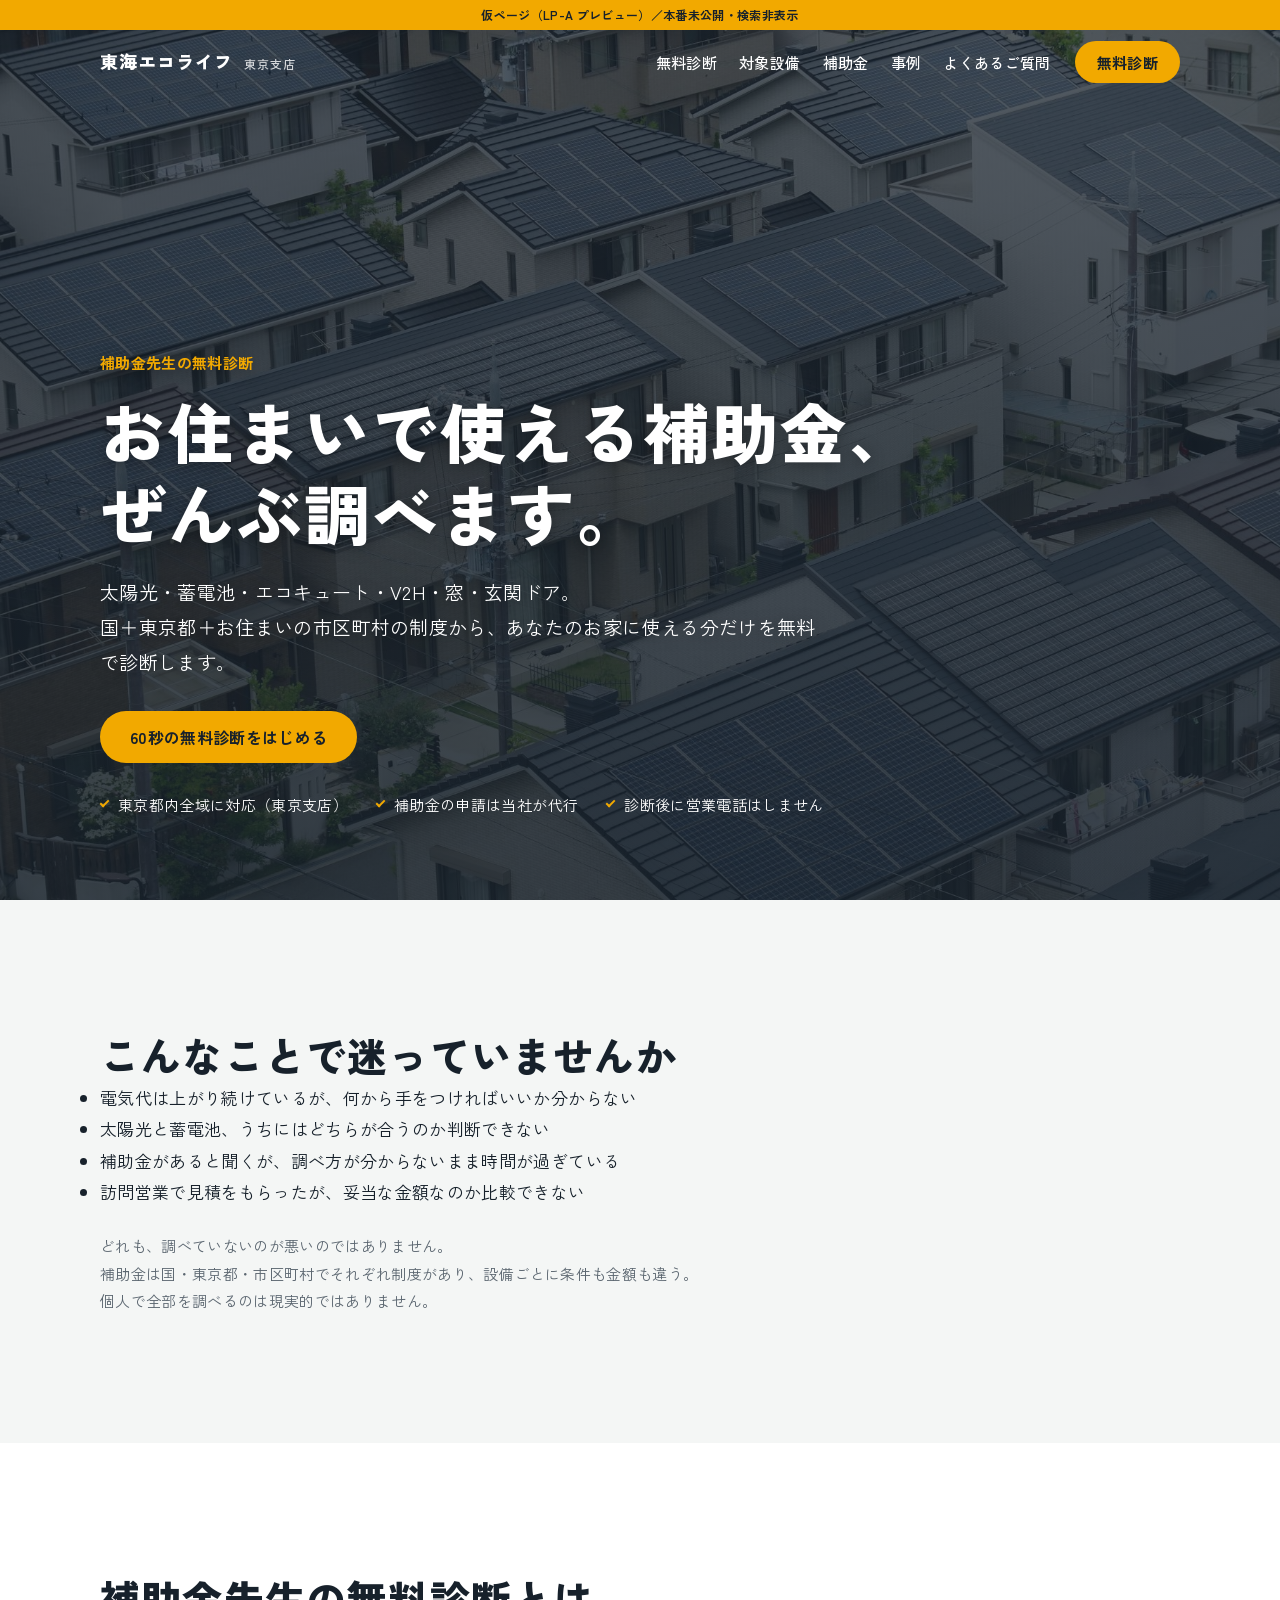
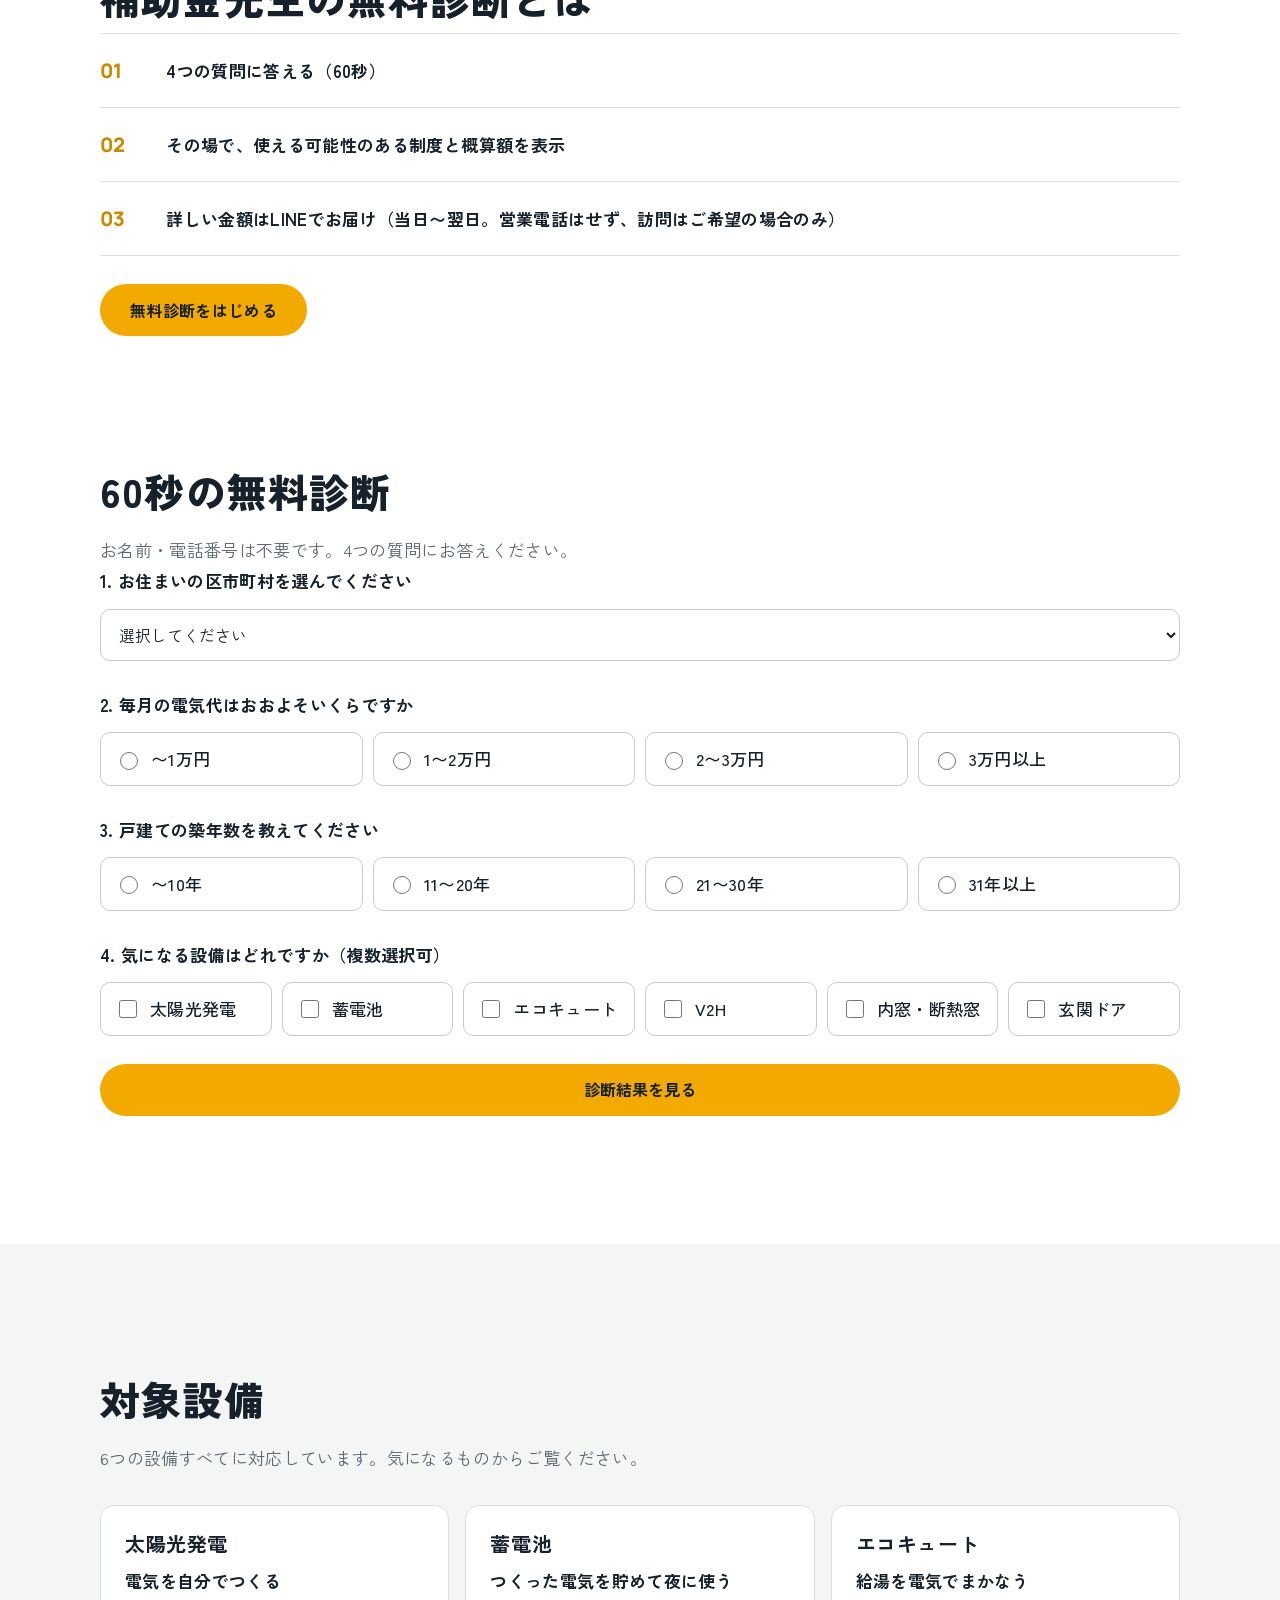
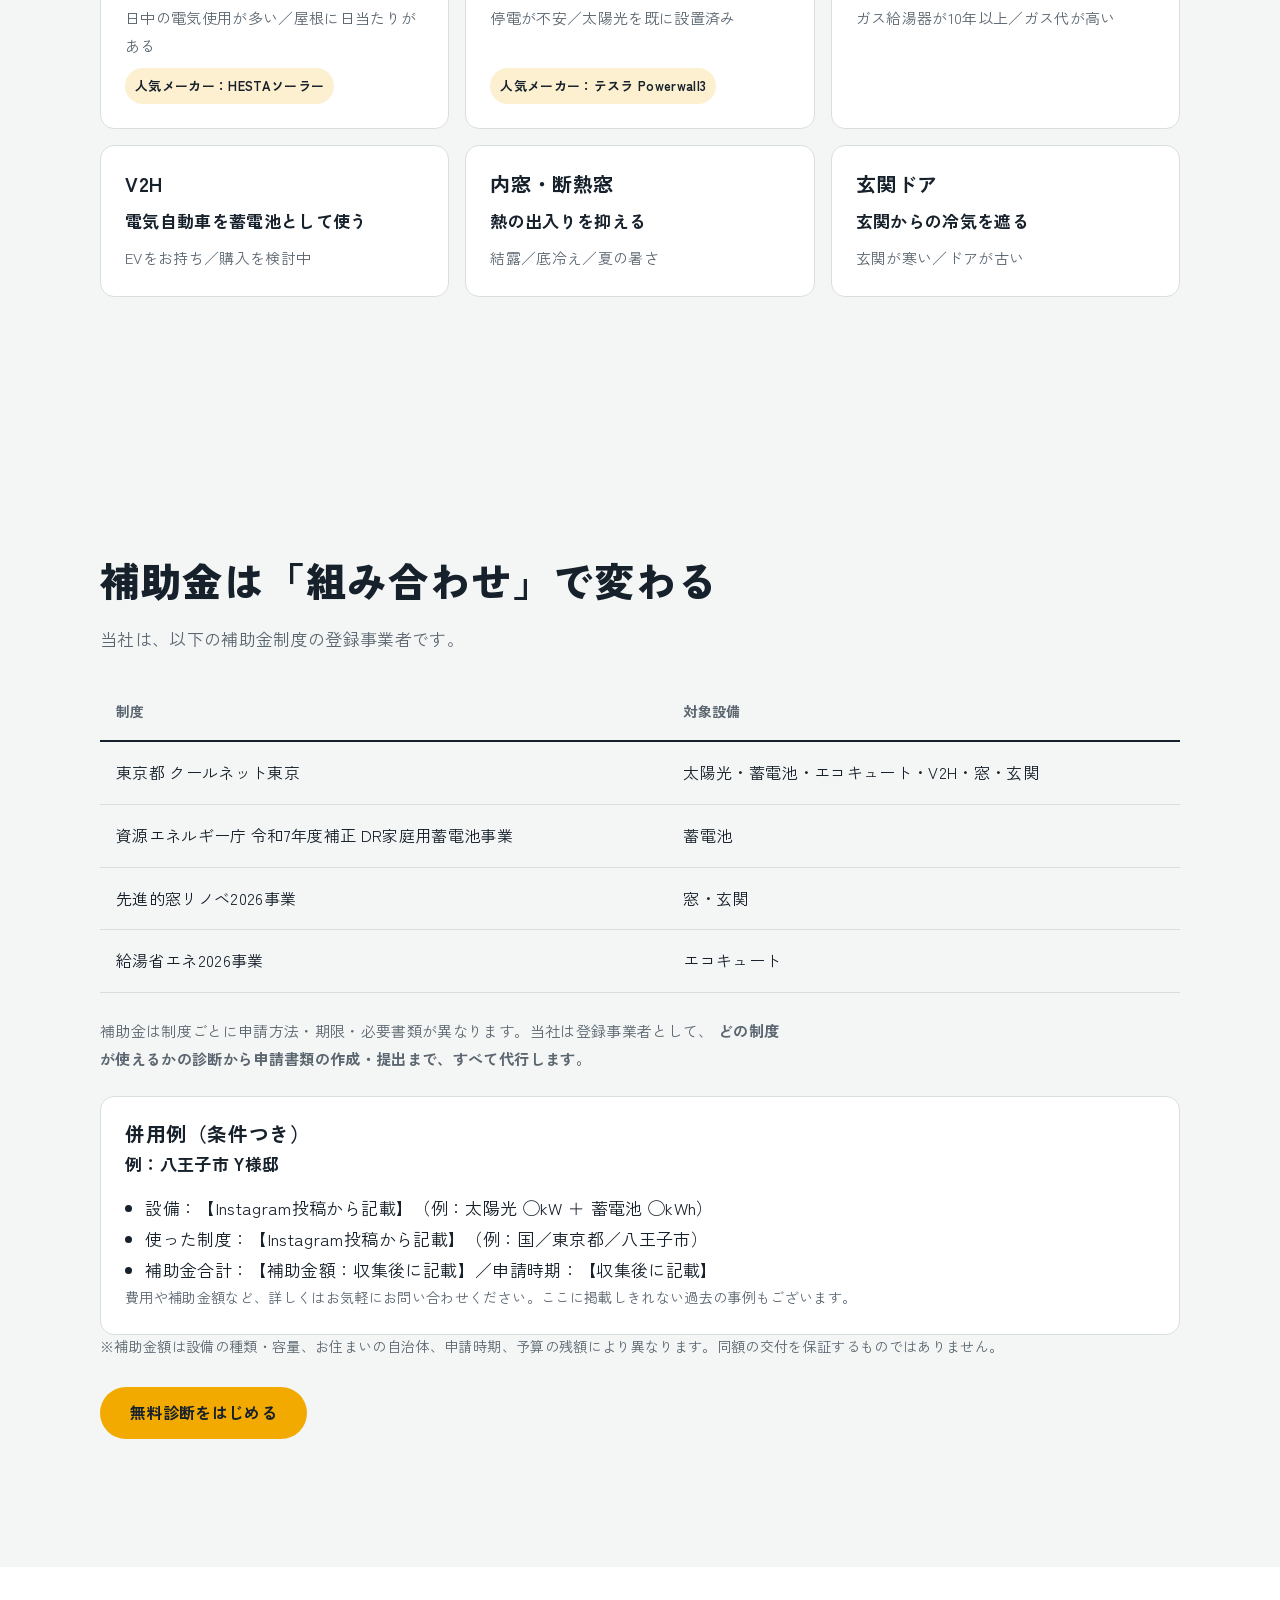
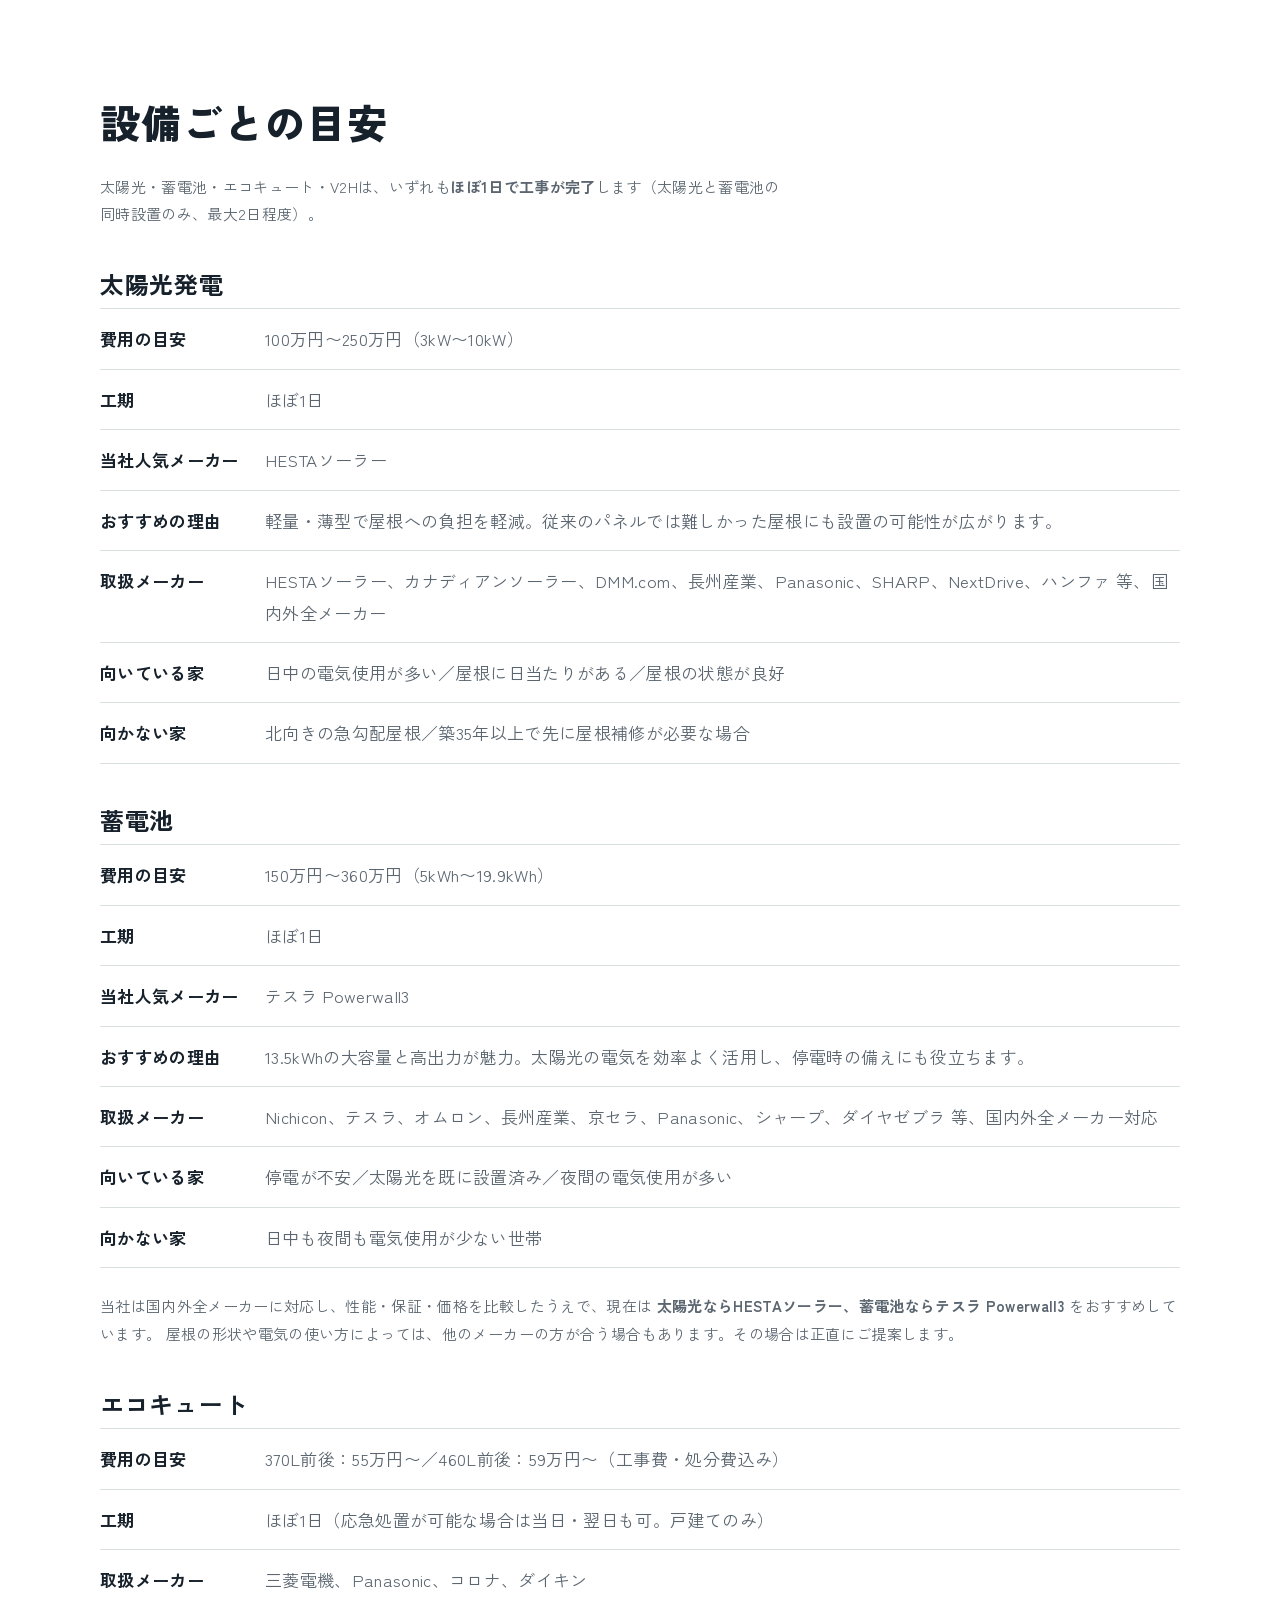
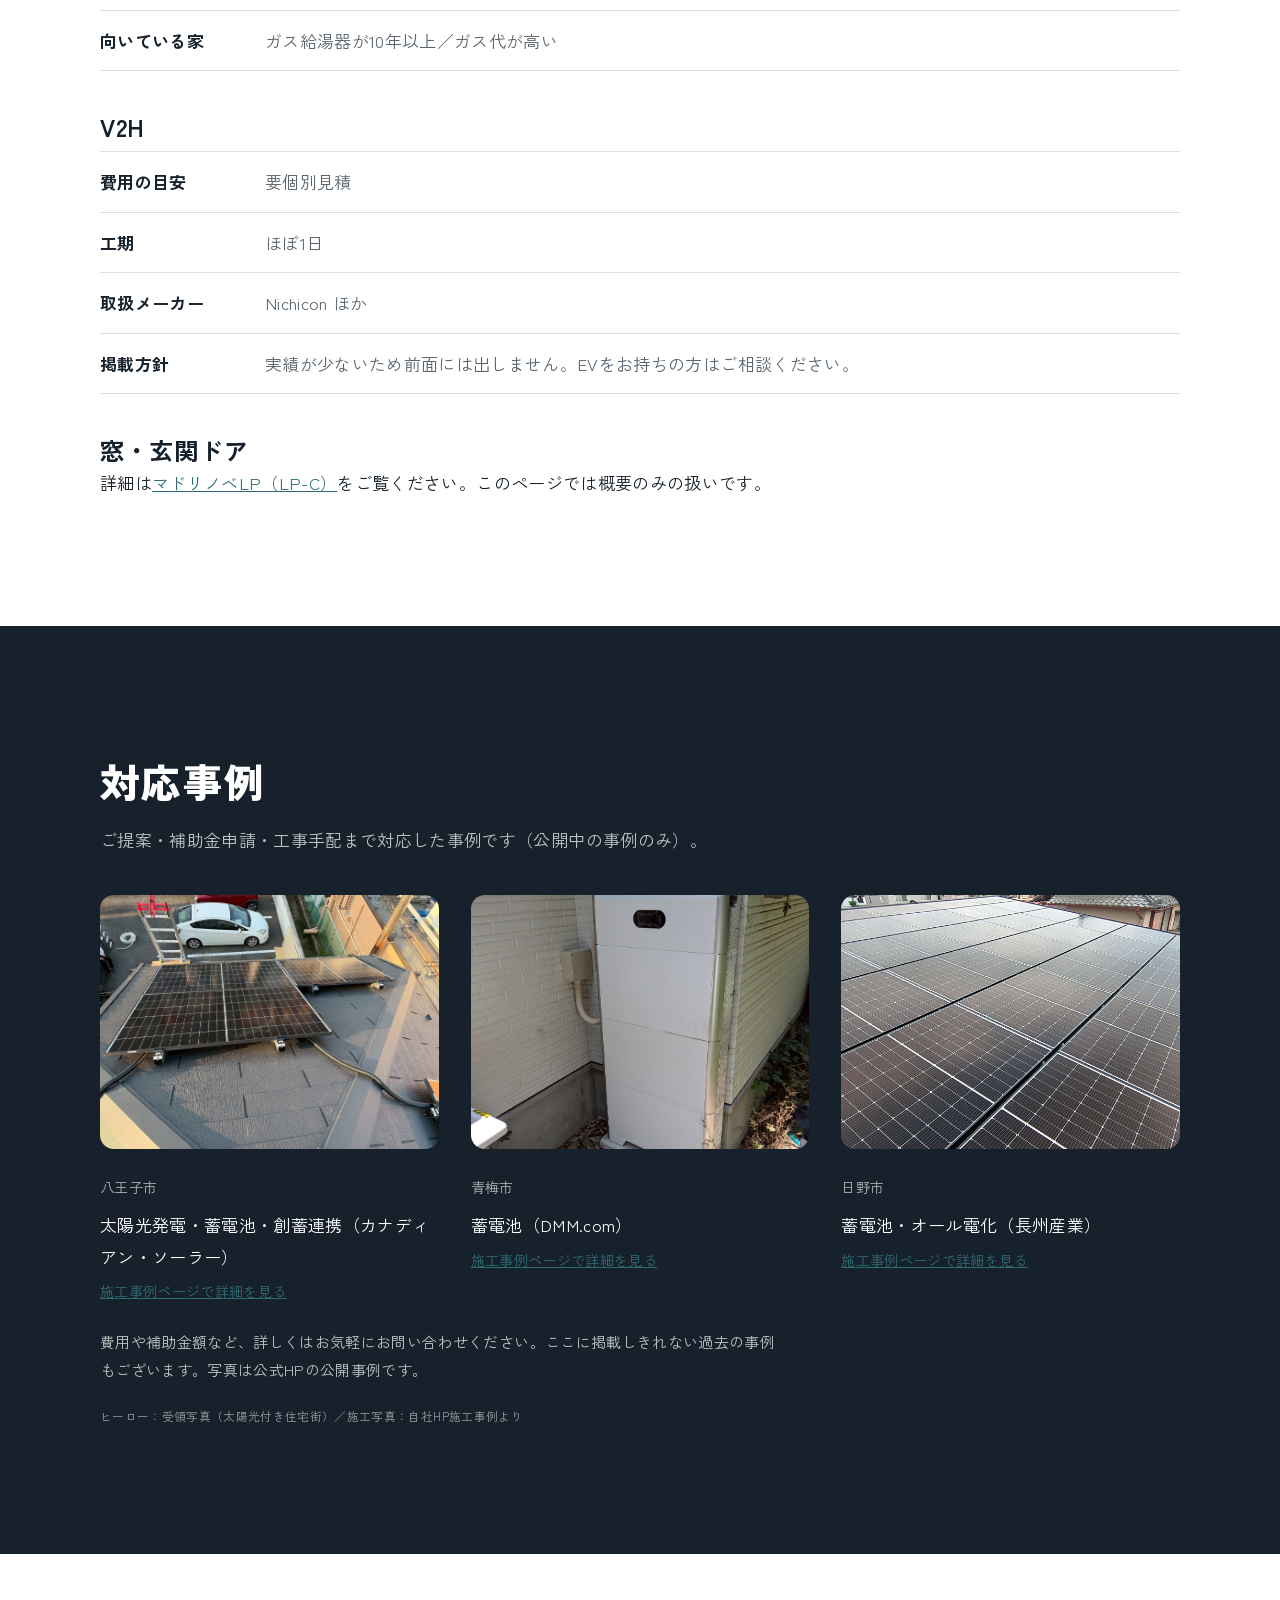
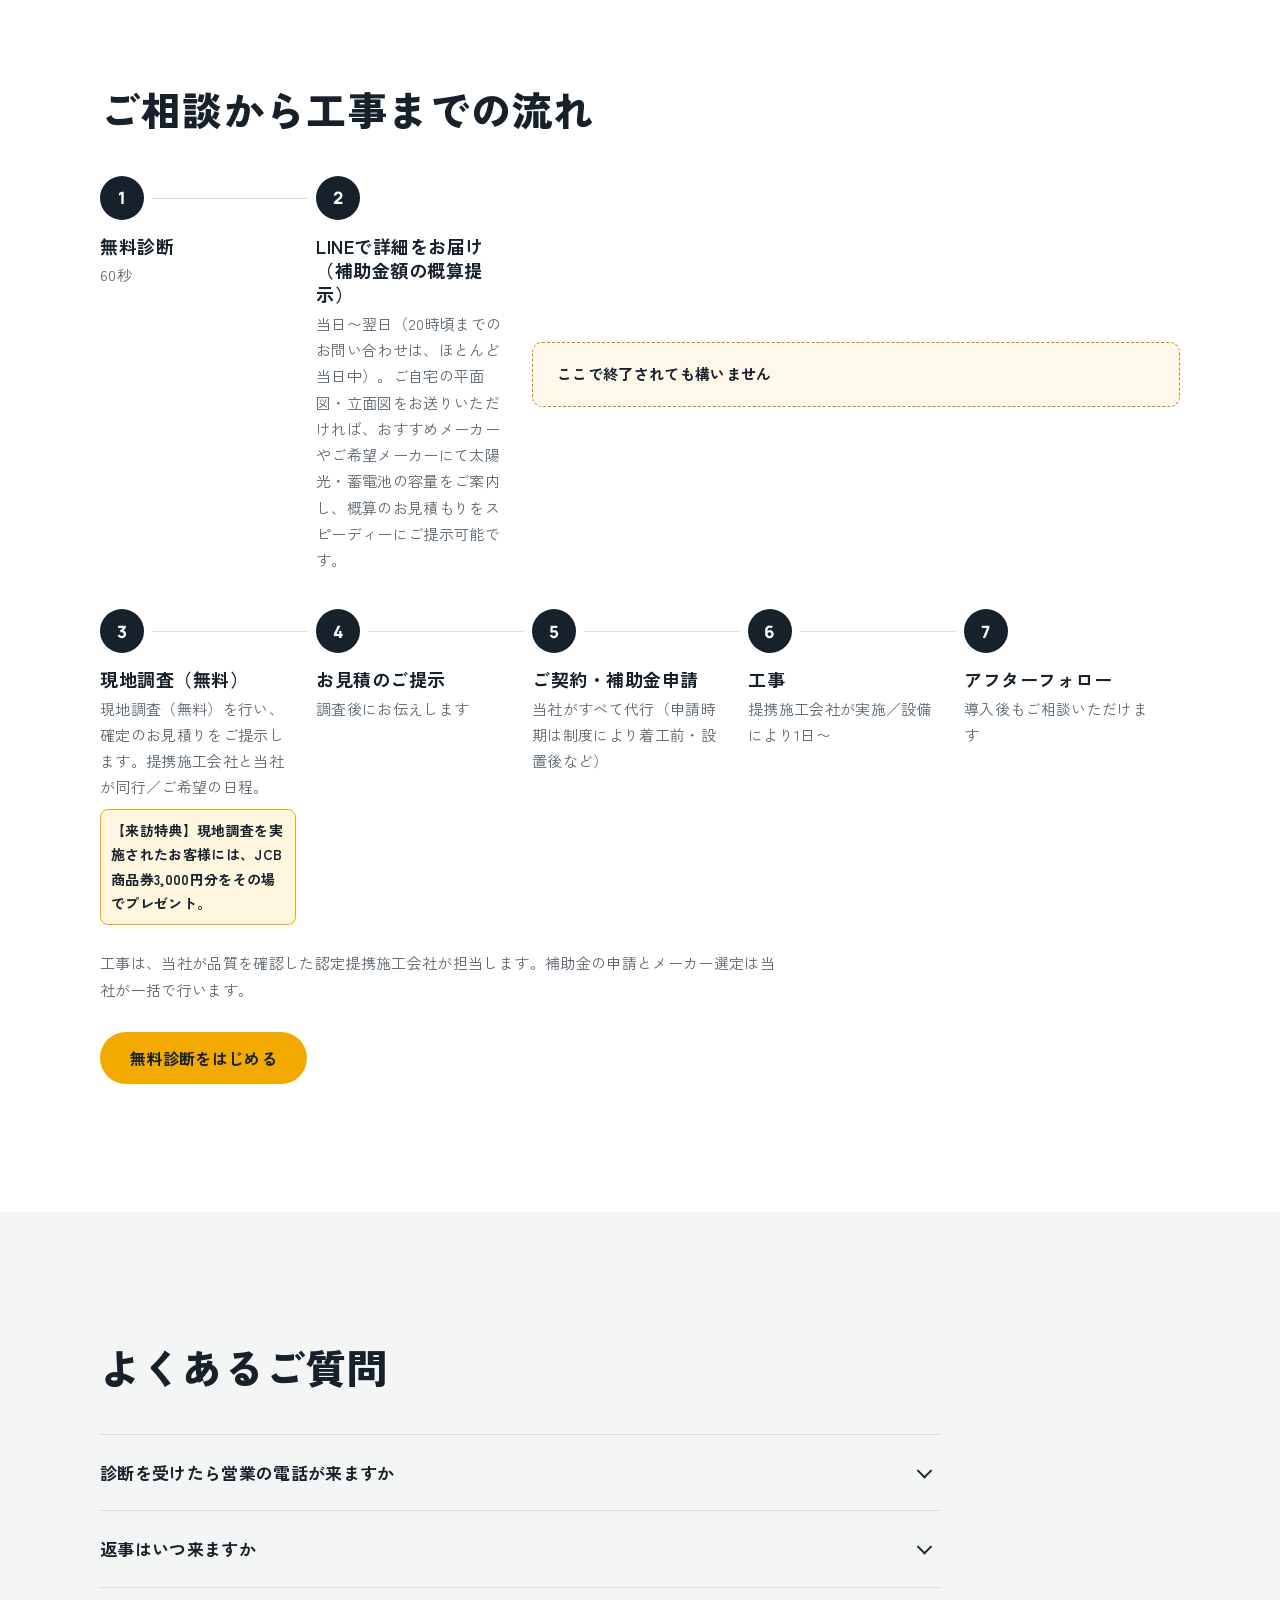
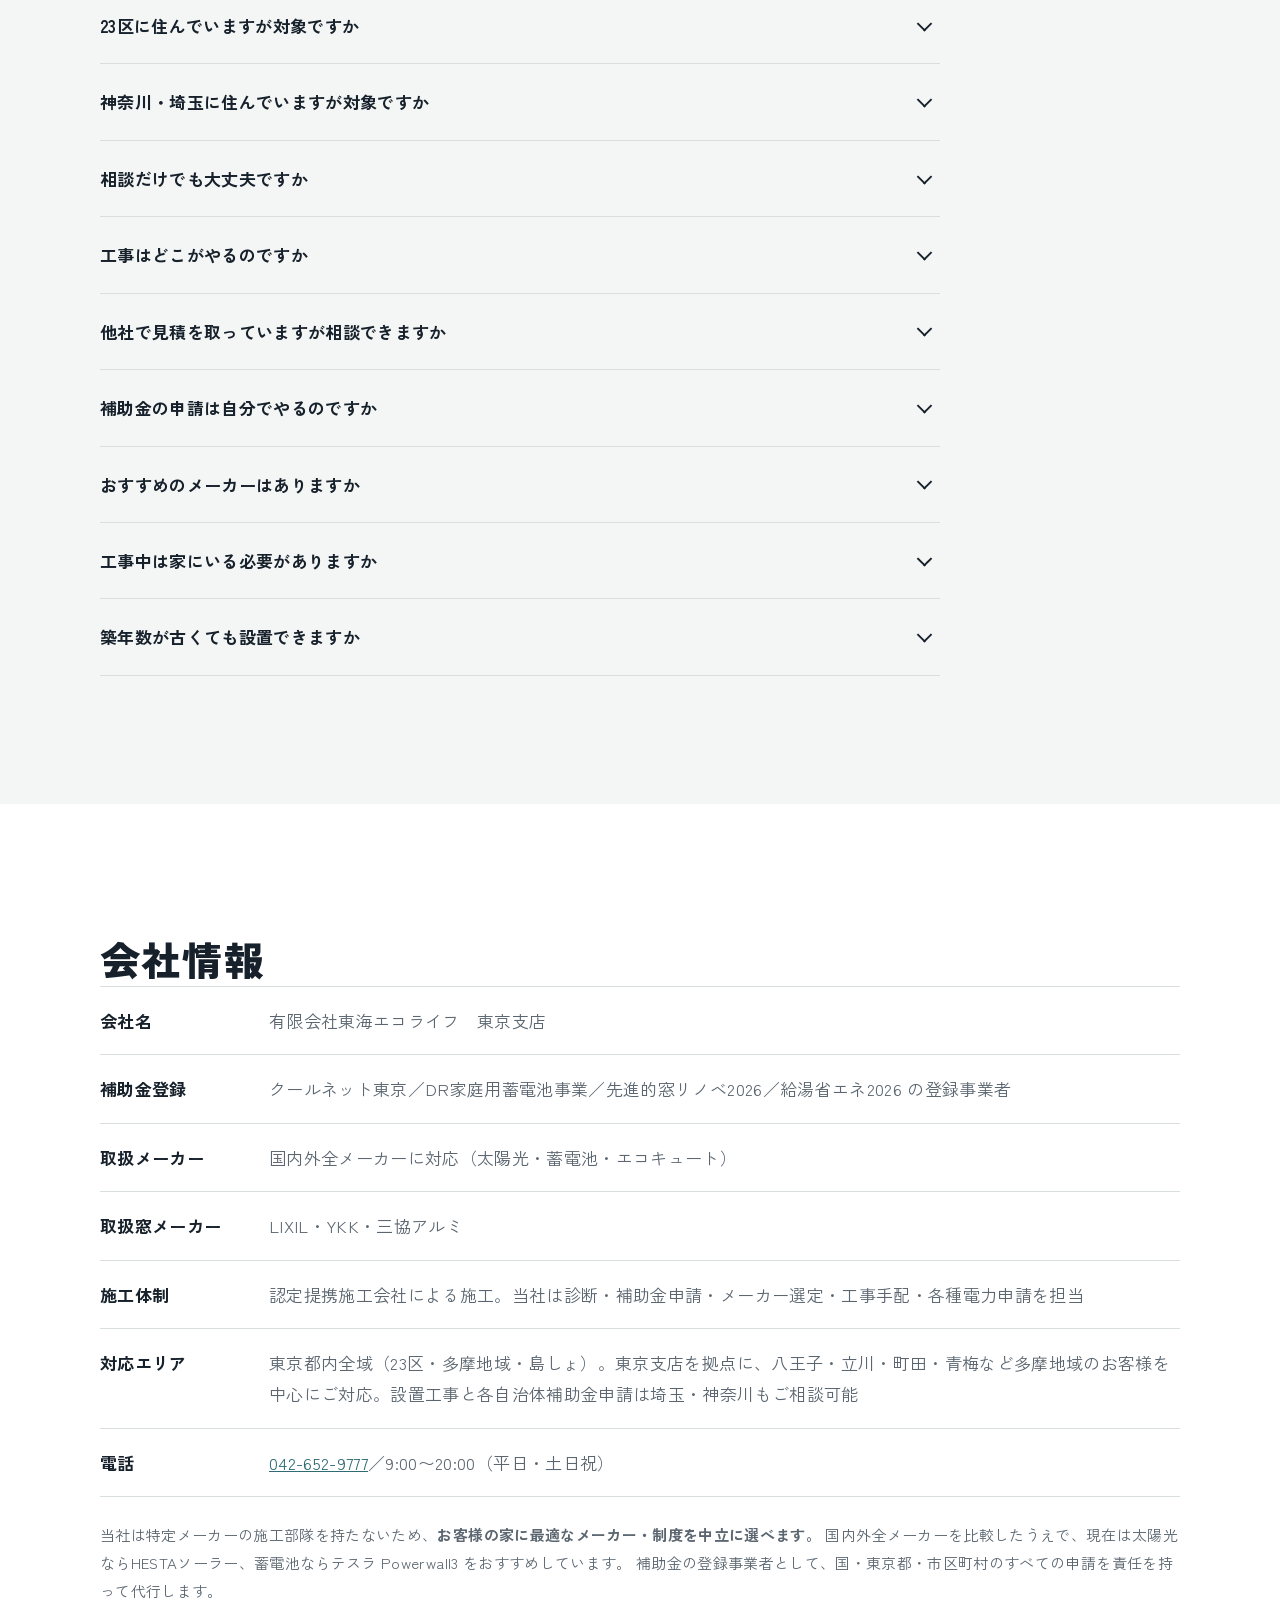
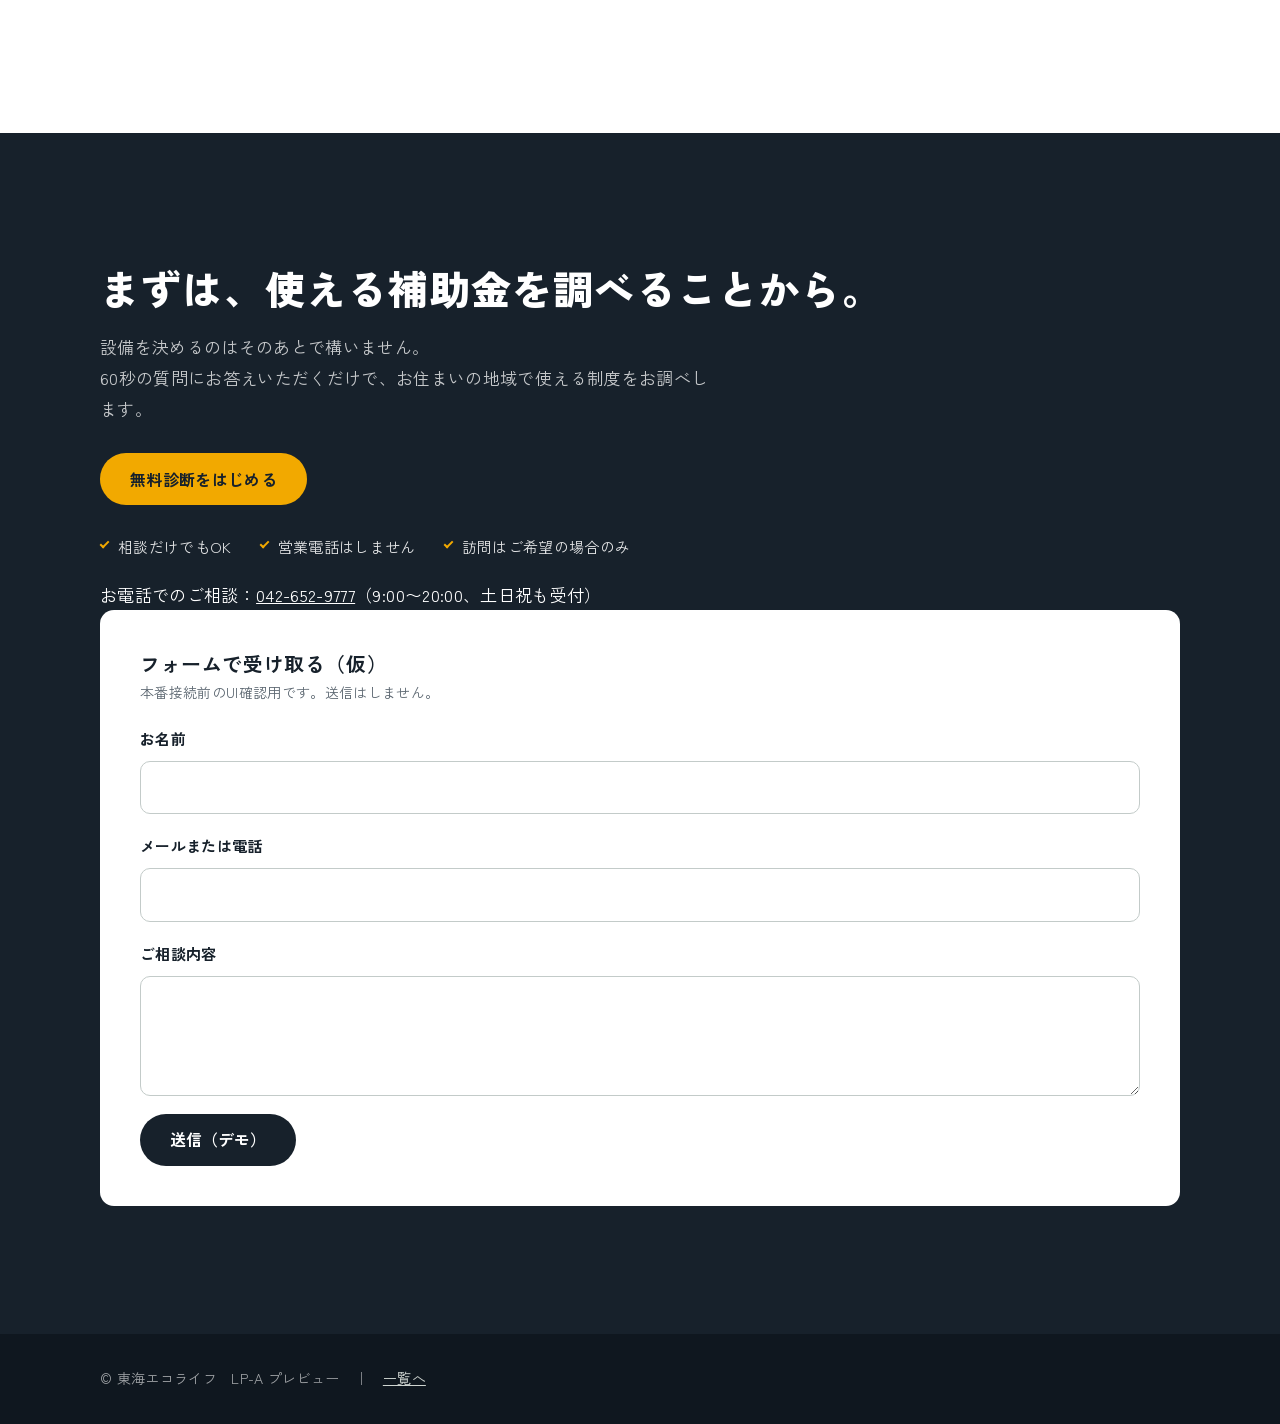
==== commit 8e2caafa: "Reflect Kawaguchi Nov 11 maker copy tweaks on LP-A/B. Co-authored-by: Cursor <cursoragent@cursor.com" ====
--- a/a/index.html
+++ b/a/index.html
@@ -307,7 +307,7 @@
             <div><dt>工期</dt><dd>ほぼ1日</dd></div>
             <div><dt>当社人気メーカー</dt><dd>HESTAソーラー</dd></div>
             <div><dt>おすすめの理由</dt><dd>軽量・薄型で屋根への負担を軽減。従来のパネルでは難しかった屋根にも設置の可能性が広がります。</dd></div>
-            <div><dt>取扱メーカー</dt><dd>HESTAソーラー、カナディアンソーラー、DMM.com、長州産業、Panasonic、SHARP、NextDrive、ハンファ</dd></div>
+            <div><dt>取扱メーカー</dt><dd>HESTAソーラー、カナディアンソーラー、DMM.com、長州産業、Panasonic、SHARP、NextDrive、ハンファ 等、国内外全メーカー</dd></div>
             <div><dt>向いている家</dt><dd>日中の電気使用が多い／屋根に日当たりがある／屋根の状態が良好</dd></div>
             <div><dt>向かない家</dt><dd>北向きの急勾配屋根／築35年以上で先に屋根補修が必要な場合</dd></div>
           </dl>
@@ -320,7 +320,7 @@
             <div><dt>工期</dt><dd>ほぼ1日</dd></div>
             <div><dt>当社人気メーカー</dt><dd>テスラ Powerwall3</dd></div>
             <div><dt>おすすめの理由</dt><dd>13.5kWhの大容量と高出力が魅力。太陽光の電気を効率よく活用し、停電時の備えにも役立ちます。</dd></div>
-            <div><dt>取扱メーカー</dt><dd>Nichicon、テスラ、オムロン、長州産業、京セラ、Panasonic、シャープ、ダイヤゼブラ</dd></div>
+            <div><dt>取扱メーカー</dt><dd>Nichicon、テスラ、オムロン、長州産業、京セラ、Panasonic、シャープ、ダイヤゼブラ 等、国内外全メーカー対応</dd></div>
             <div><dt>向いている家</dt><dd>停電が不安／太陽光を既に設置済み／夜間の電気使用が多い</dd></div>
             <div><dt>向かない家</dt><dd>日中も夜間も電気使用が少ない世帯</dd></div>
           </dl>
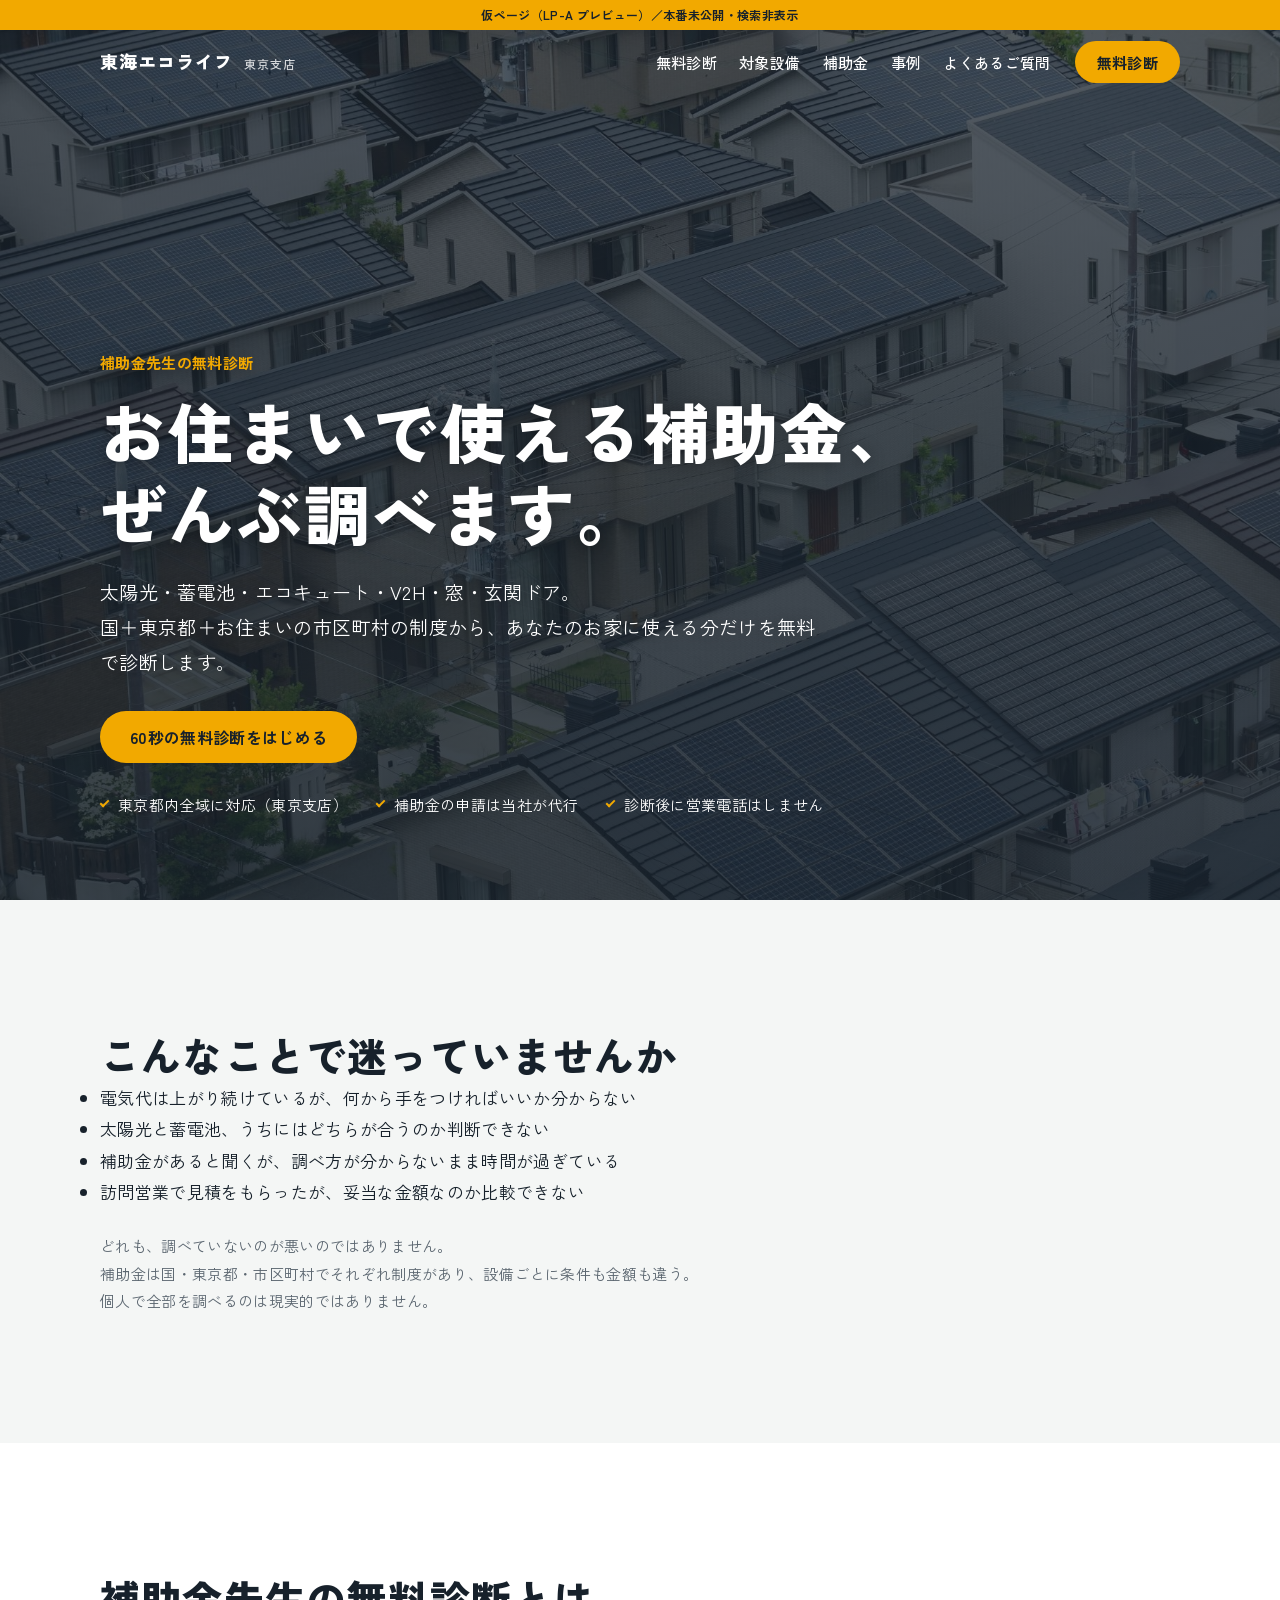
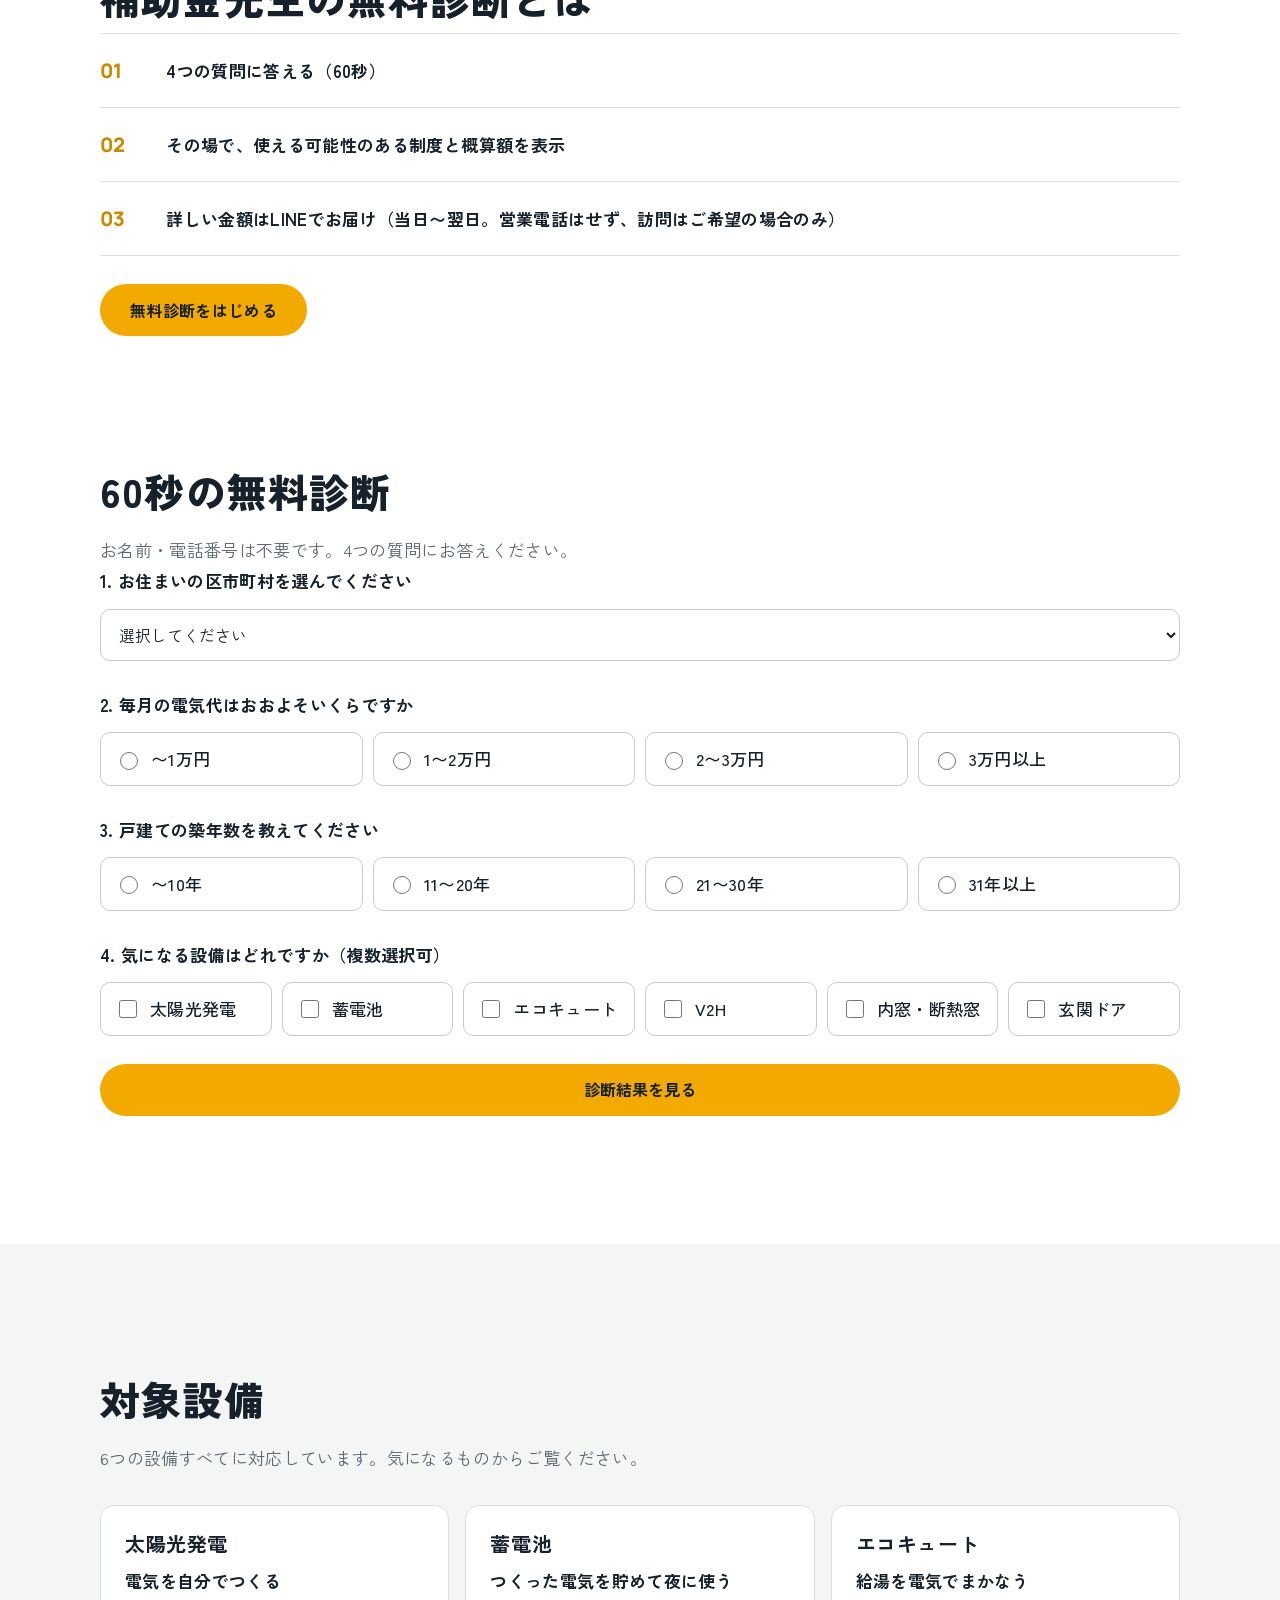
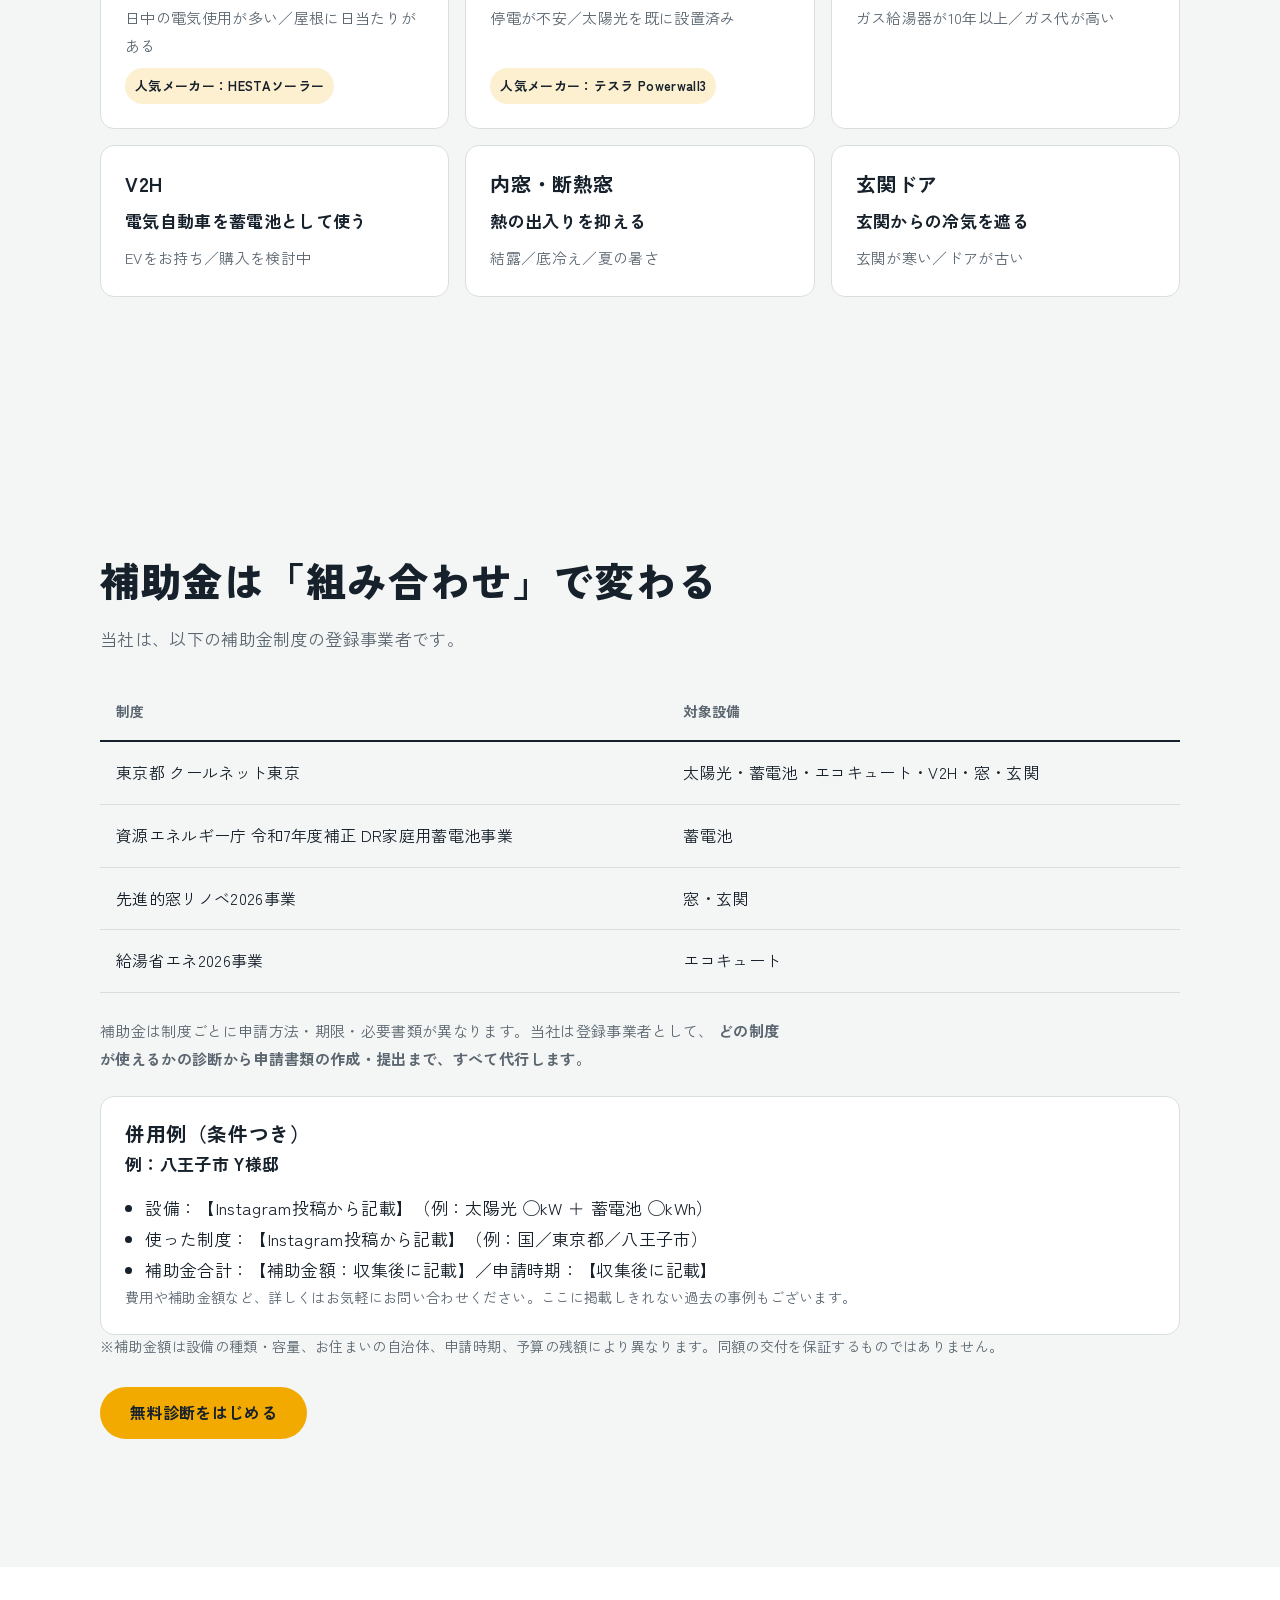
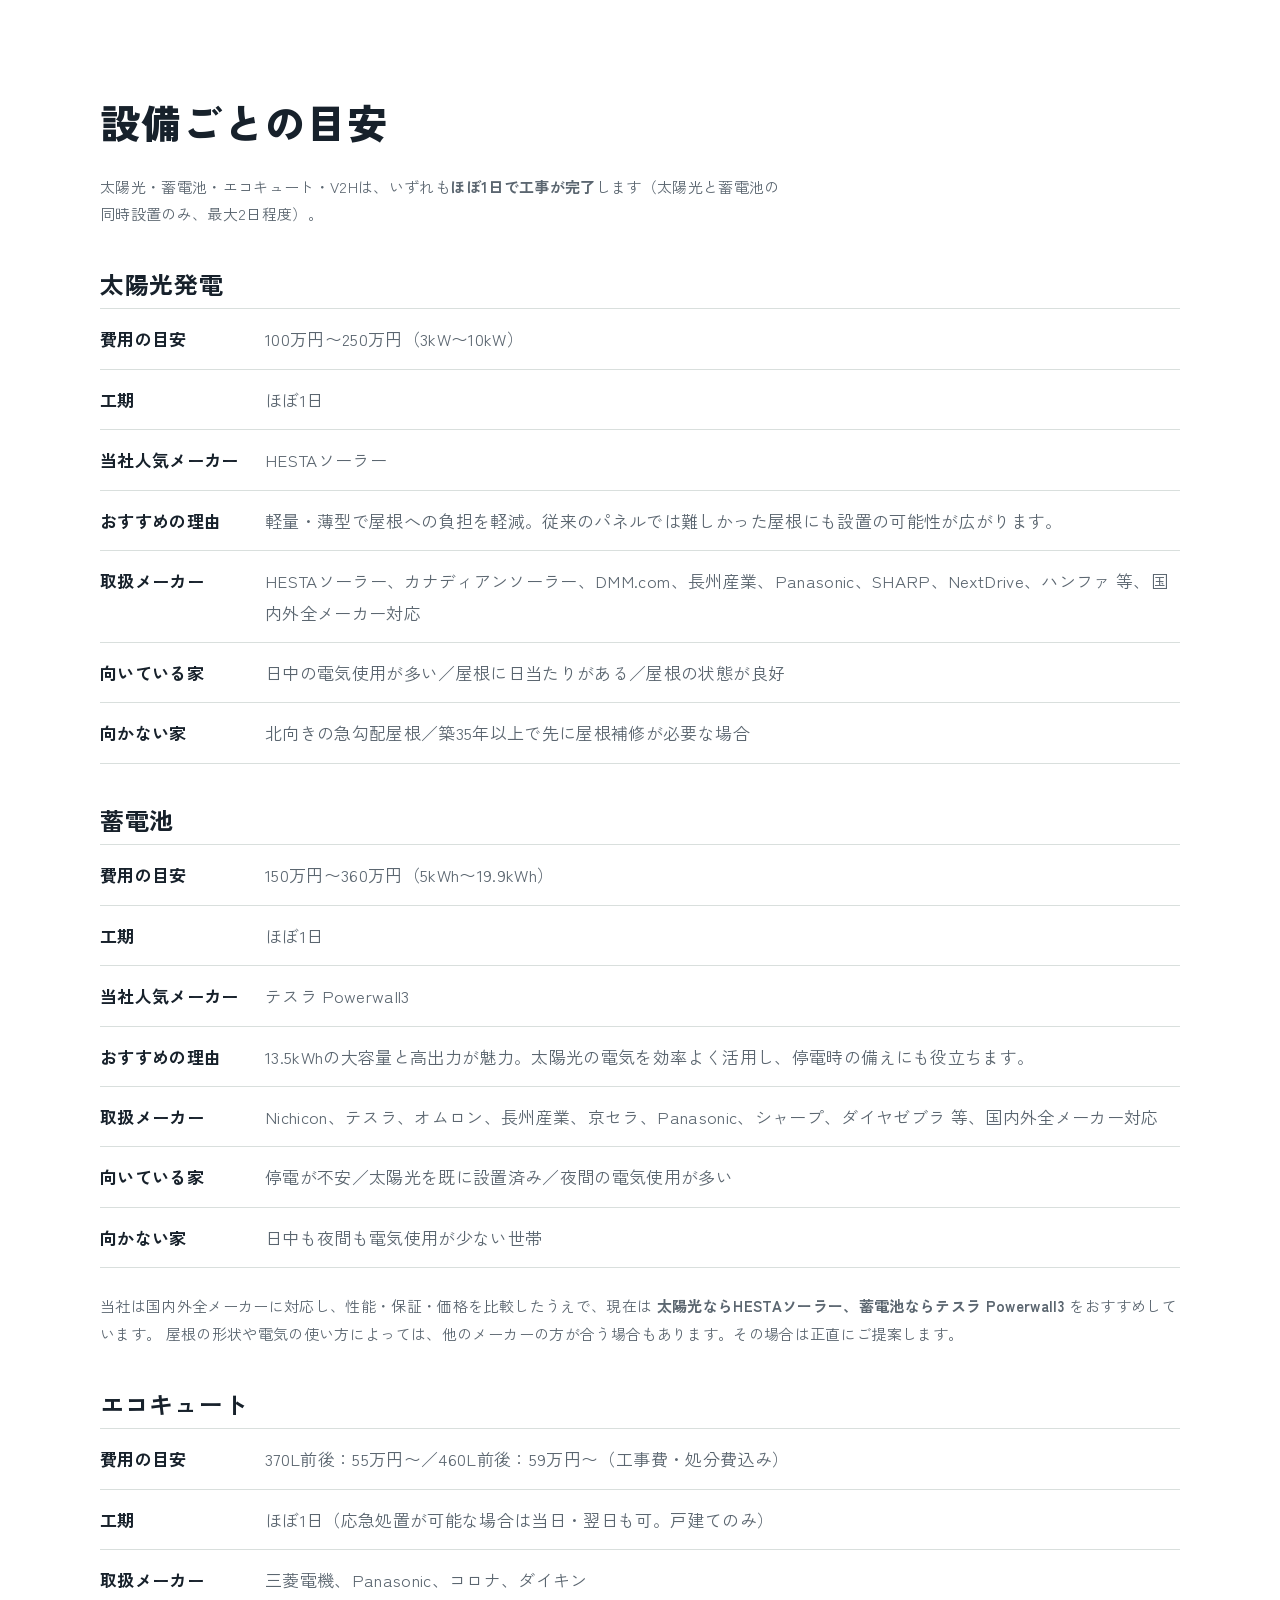
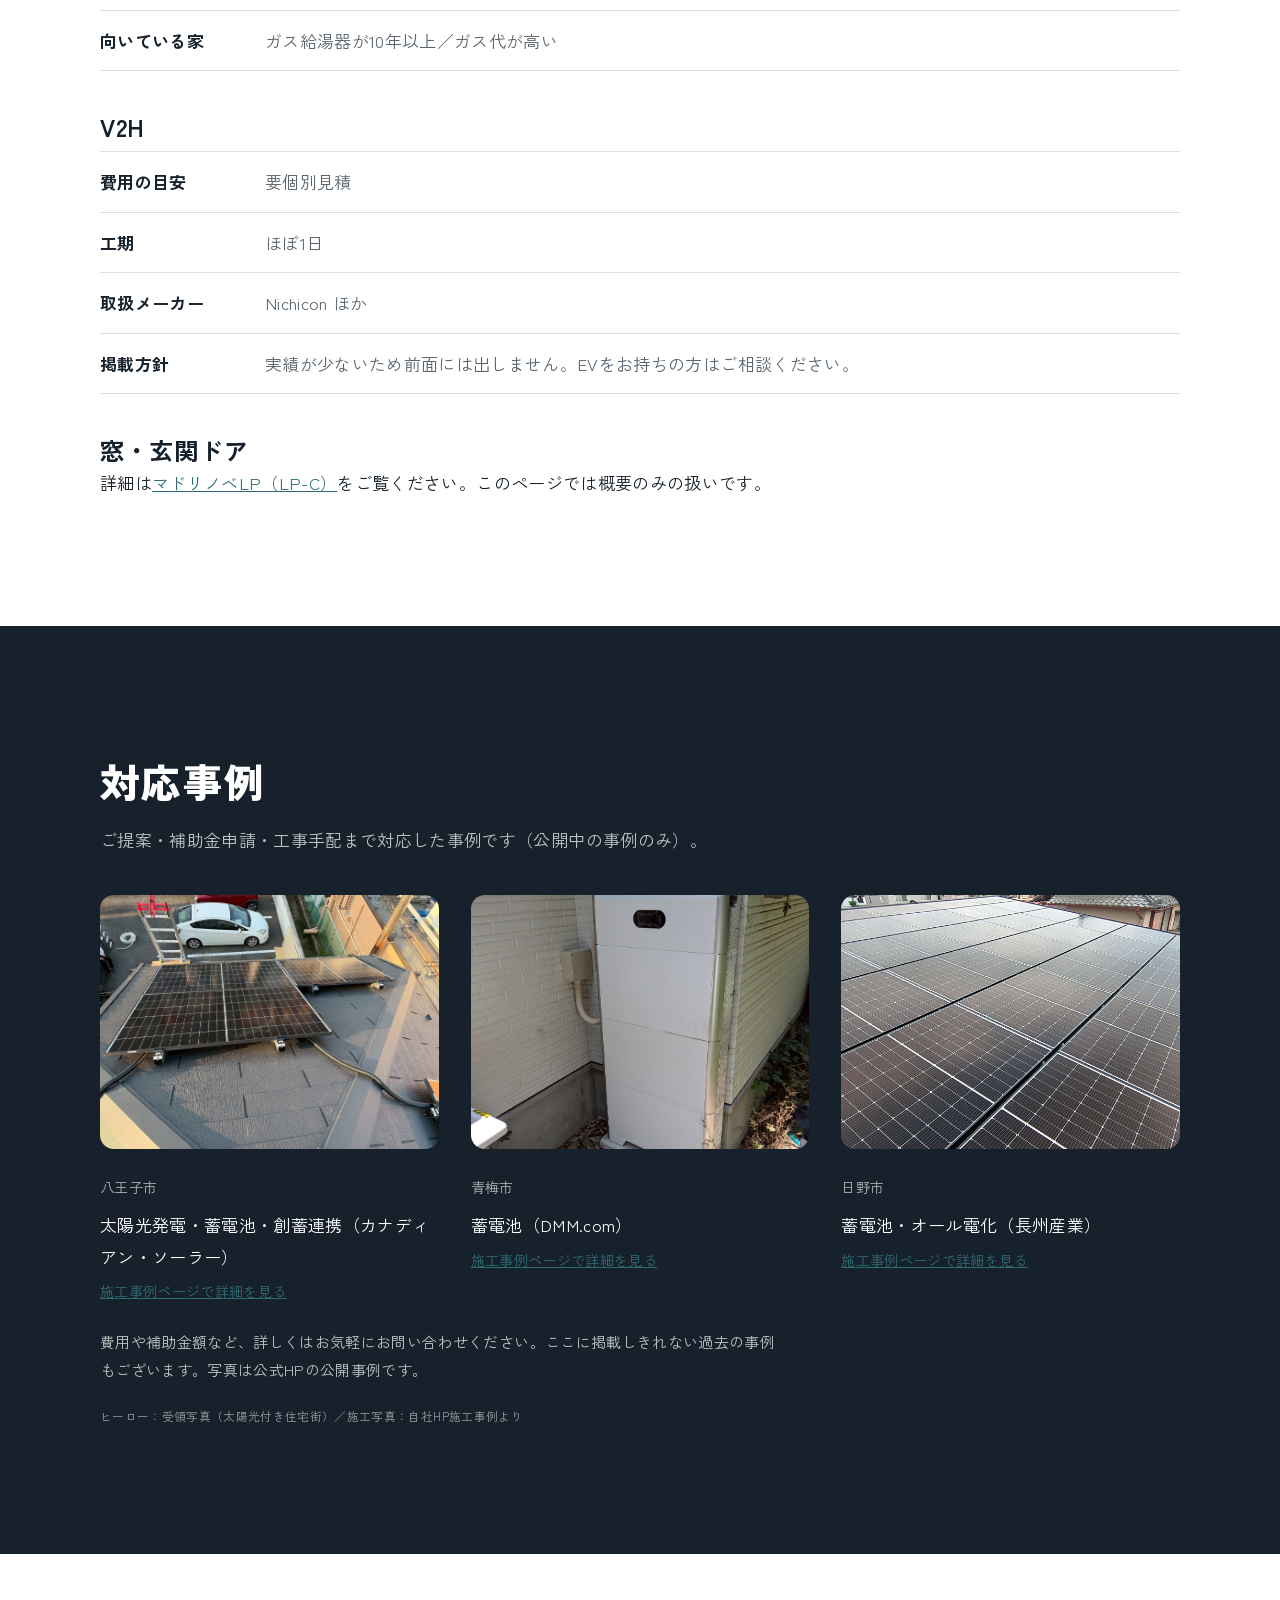
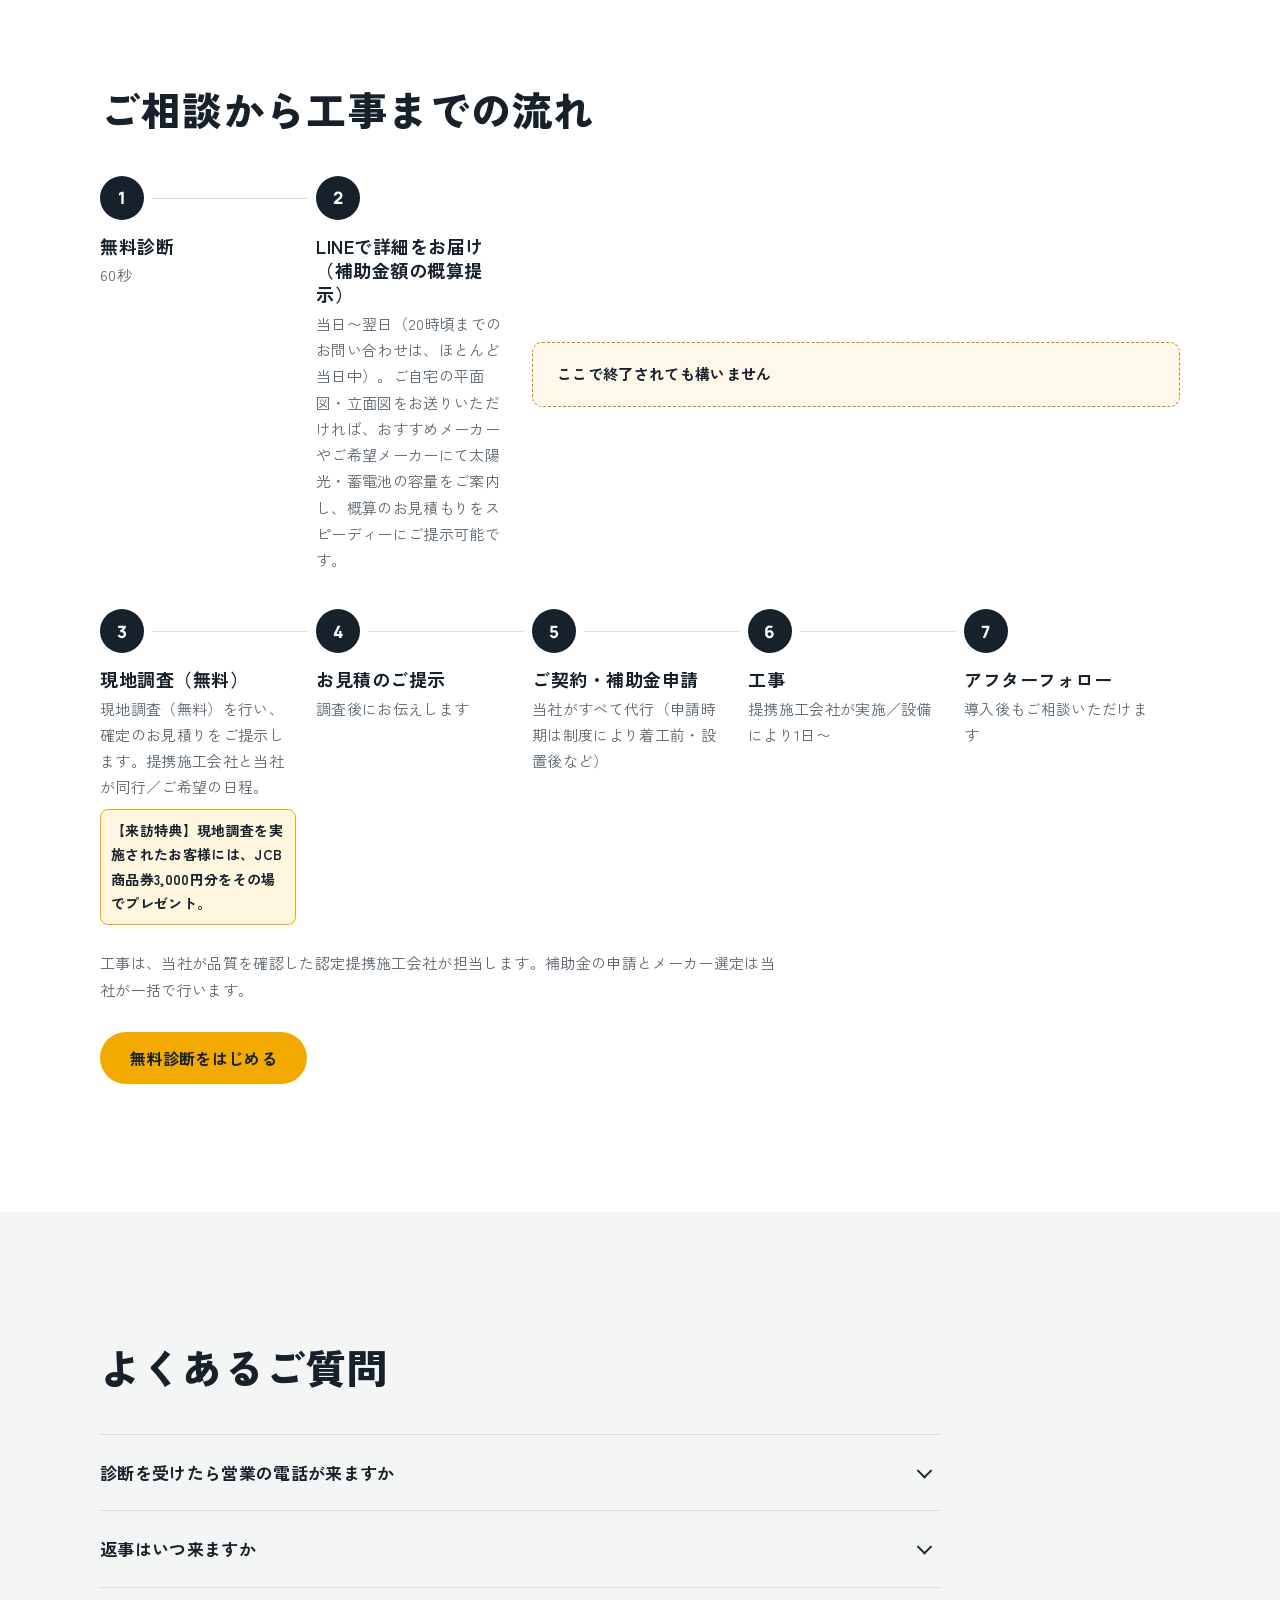
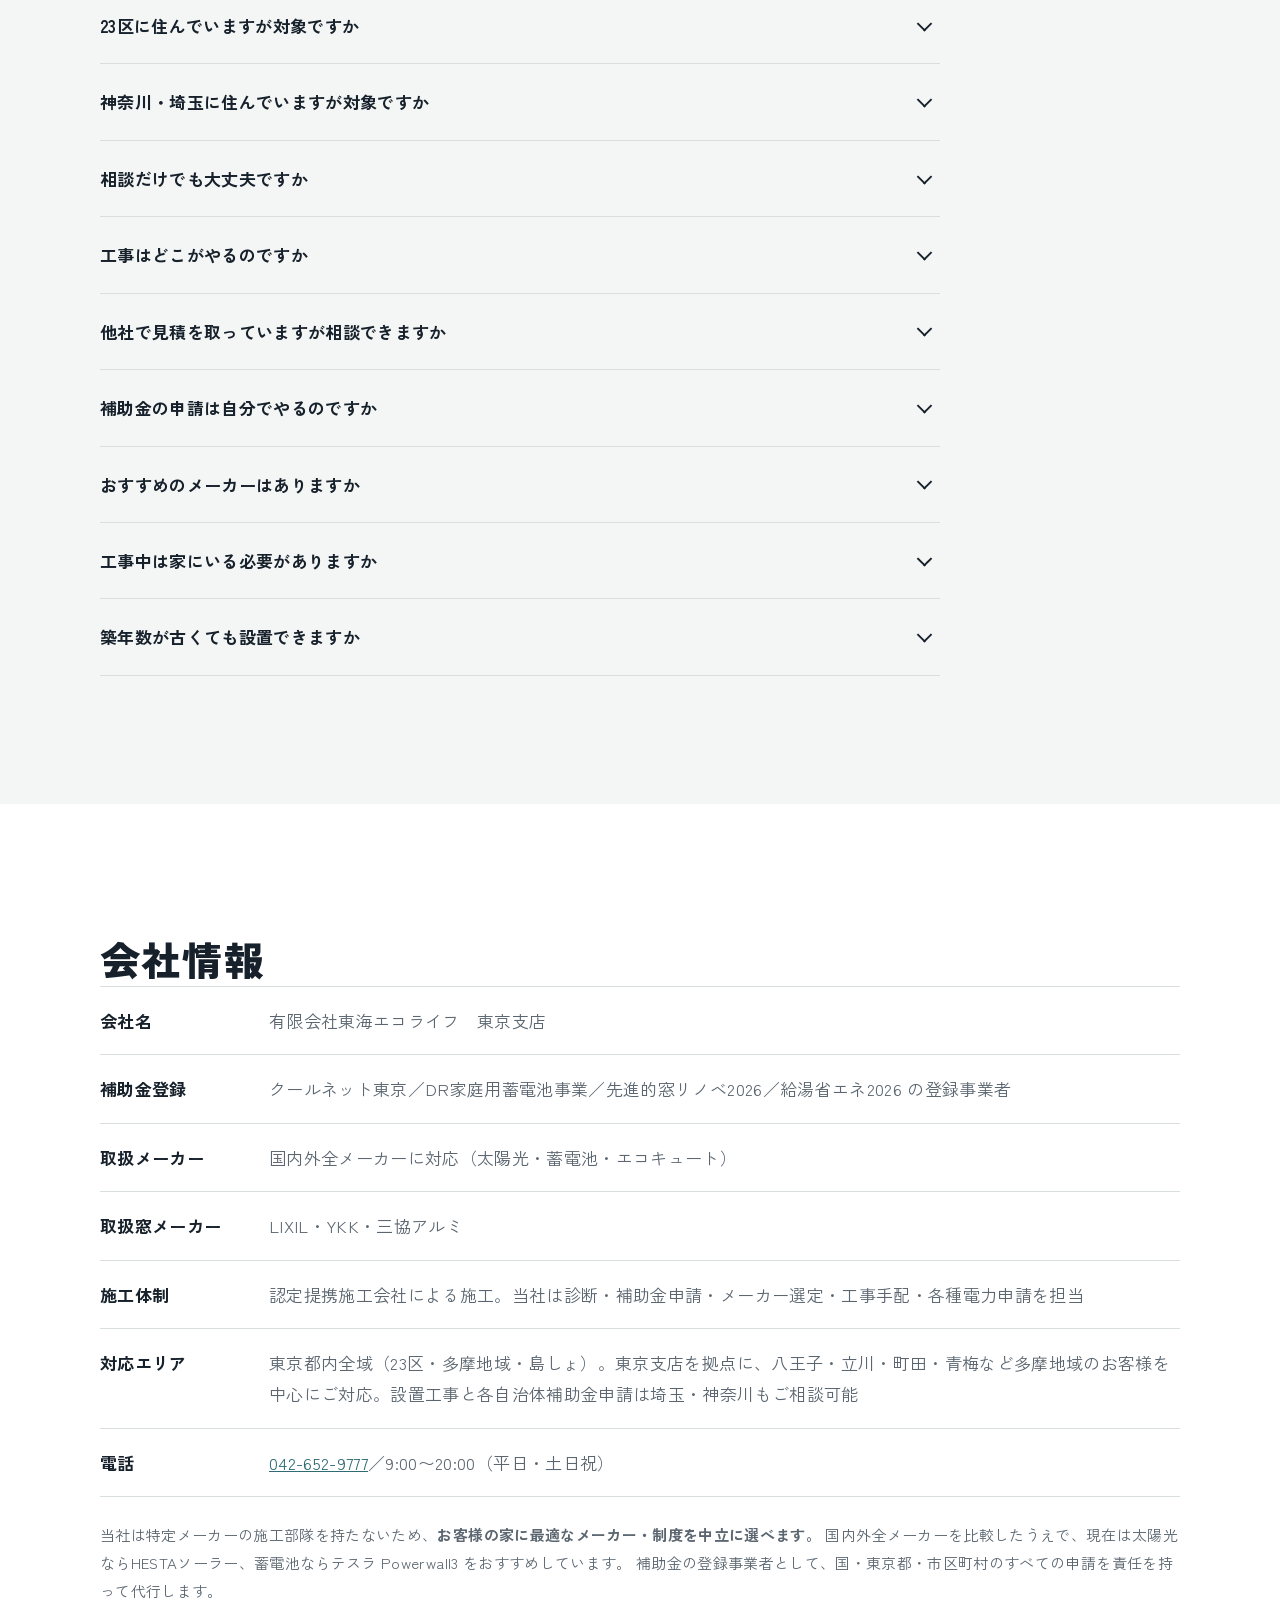
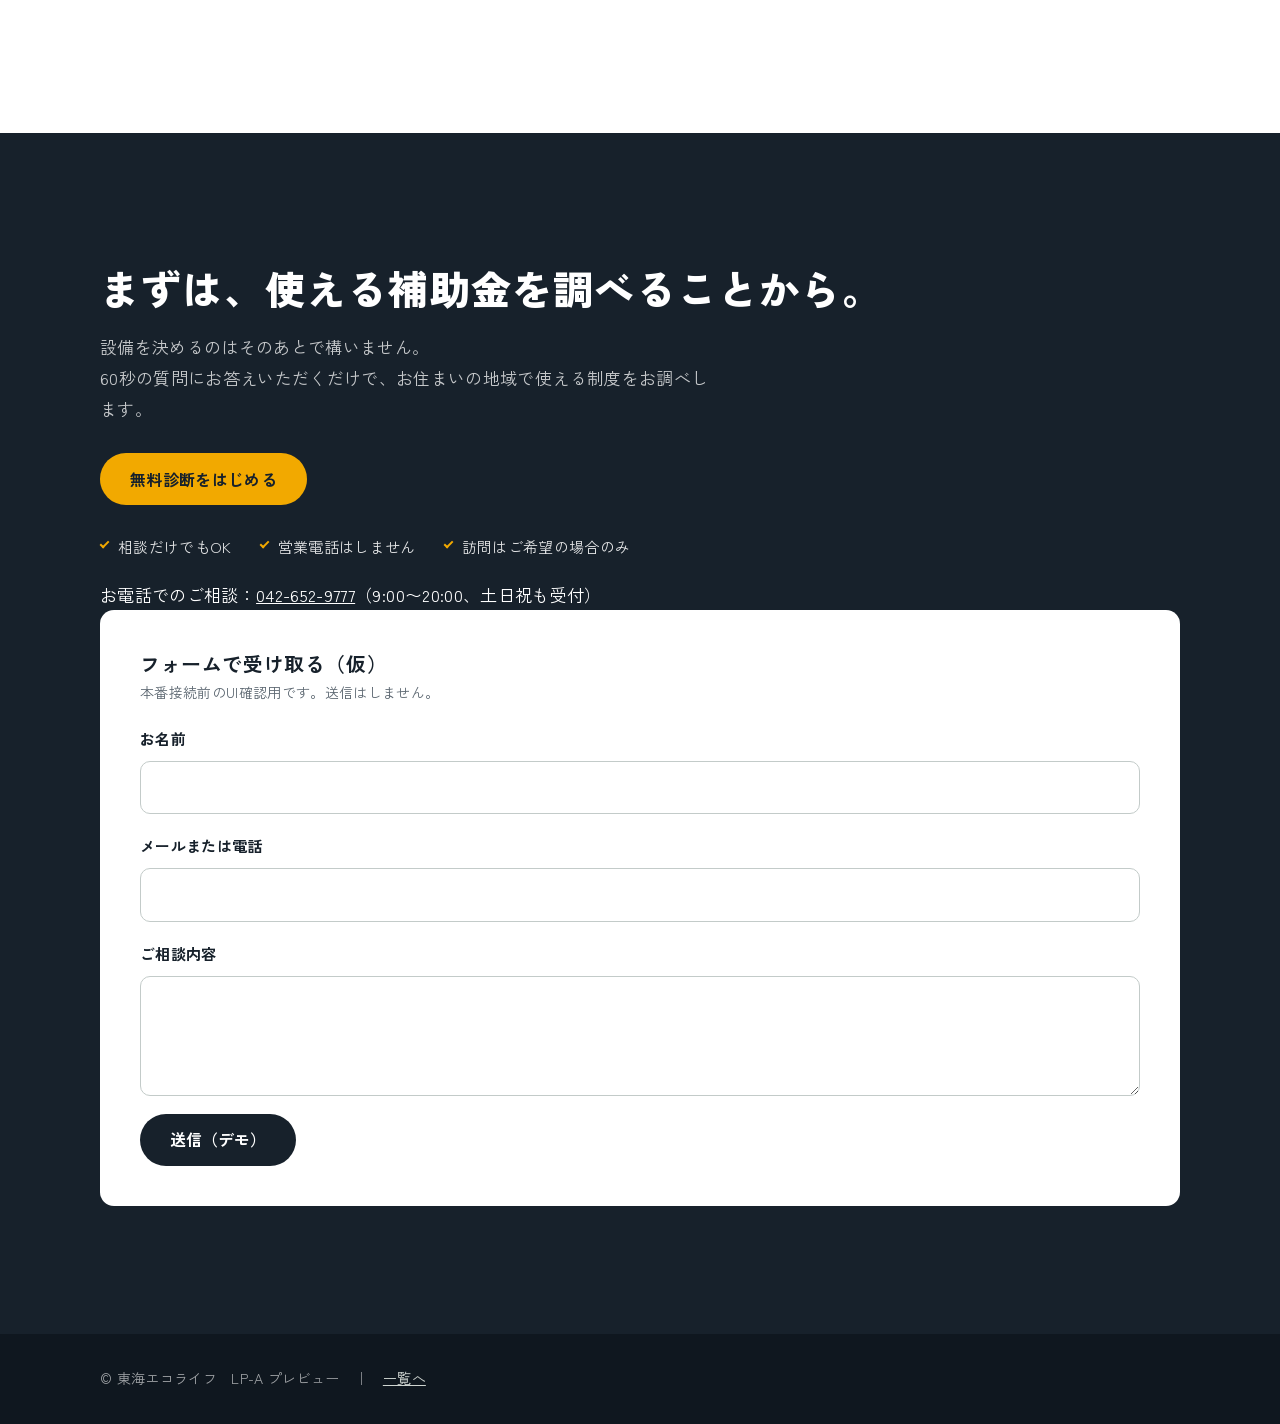
==== commit 5e22854a: "fix(lp-a): 太陽光取扱メーカー表記を「国内外全メーカー対応」に修正 川口さん11/18指摘のLP-A文言のみ反映。  Co-authored-by: Cursor <cursoragent@" ====
--- a/a/index.html
+++ b/a/index.html
@@ -307,7 +307,7 @@
             <div><dt>工期</dt><dd>ほぼ1日</dd></div>
             <div><dt>当社人気メーカー</dt><dd>HESTAソーラー</dd></div>
             <div><dt>おすすめの理由</dt><dd>軽量・薄型で屋根への負担を軽減。従来のパネルでは難しかった屋根にも設置の可能性が広がります。</dd></div>
-            <div><dt>取扱メーカー</dt><dd>HESTAソーラー、カナディアンソーラー、DMM.com、長州産業、Panasonic、SHARP、NextDrive、ハンファ 等、国内外全メーカー</dd></div>
+            <div><dt>取扱メーカー</dt><dd>HESTAソーラー、カナディアンソーラー、DMM.com、長州産業、Panasonic、SHARP、NextDrive、ハンファ 等、国内外全メーカー対応</dd></div>
             <div><dt>向いている家</dt><dd>日中の電気使用が多い／屋根に日当たりがある／屋根の状態が良好</dd></div>
             <div><dt>向かない家</dt><dd>北向きの急勾配屋根／築35年以上で先に屋根補修が必要な場合</dd></div>
           </dl>
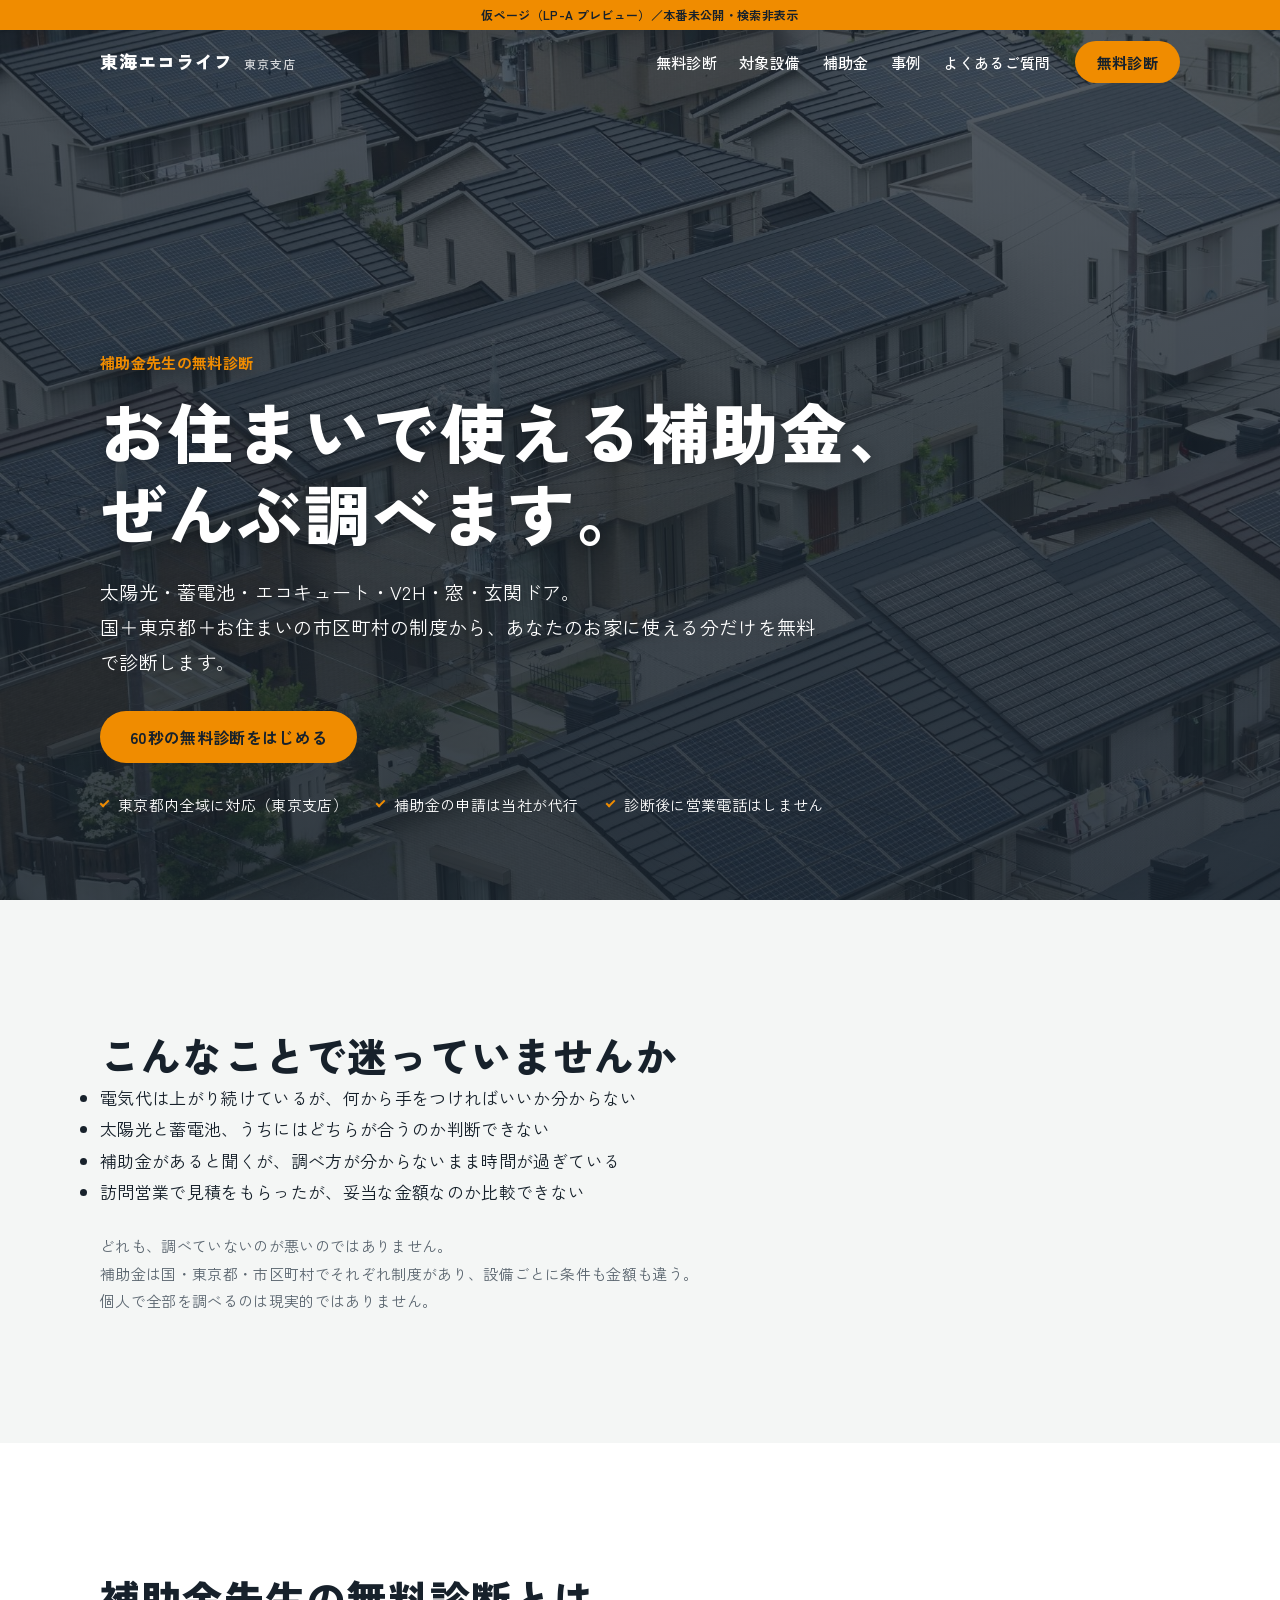
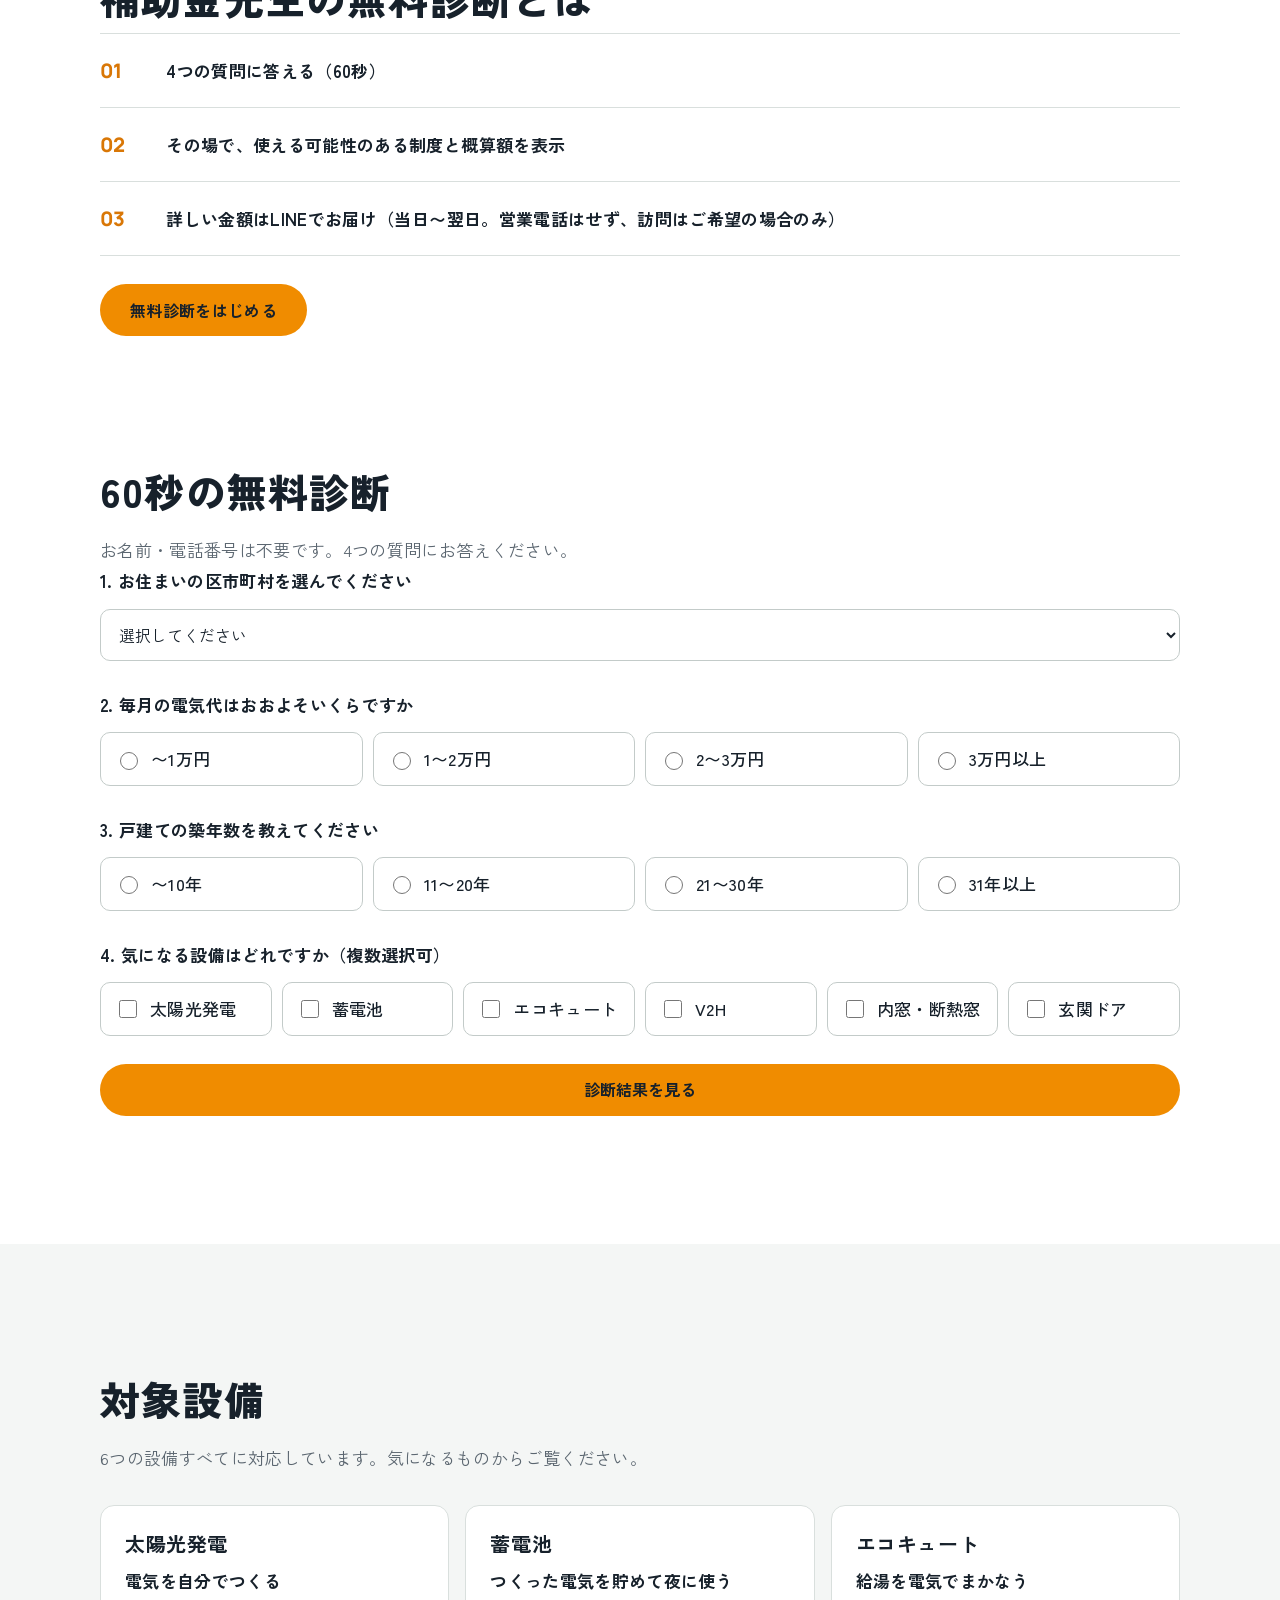
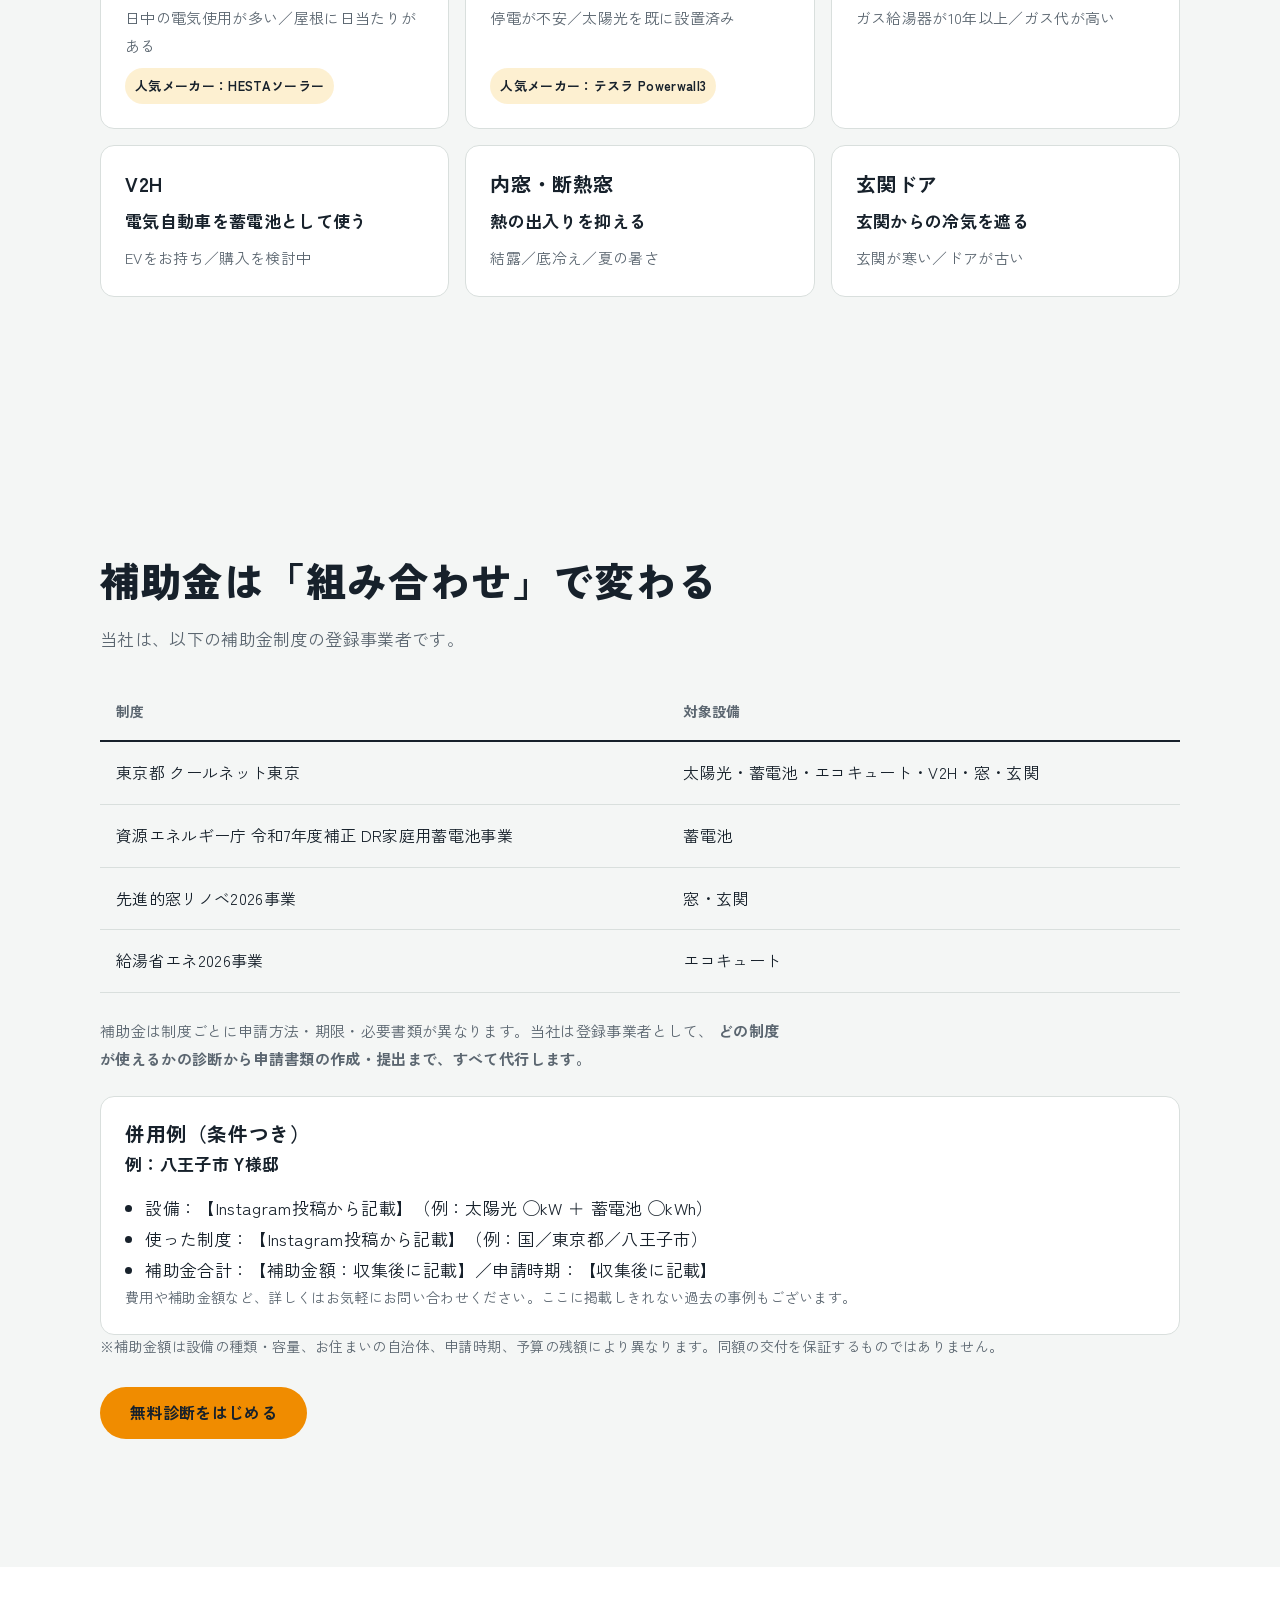
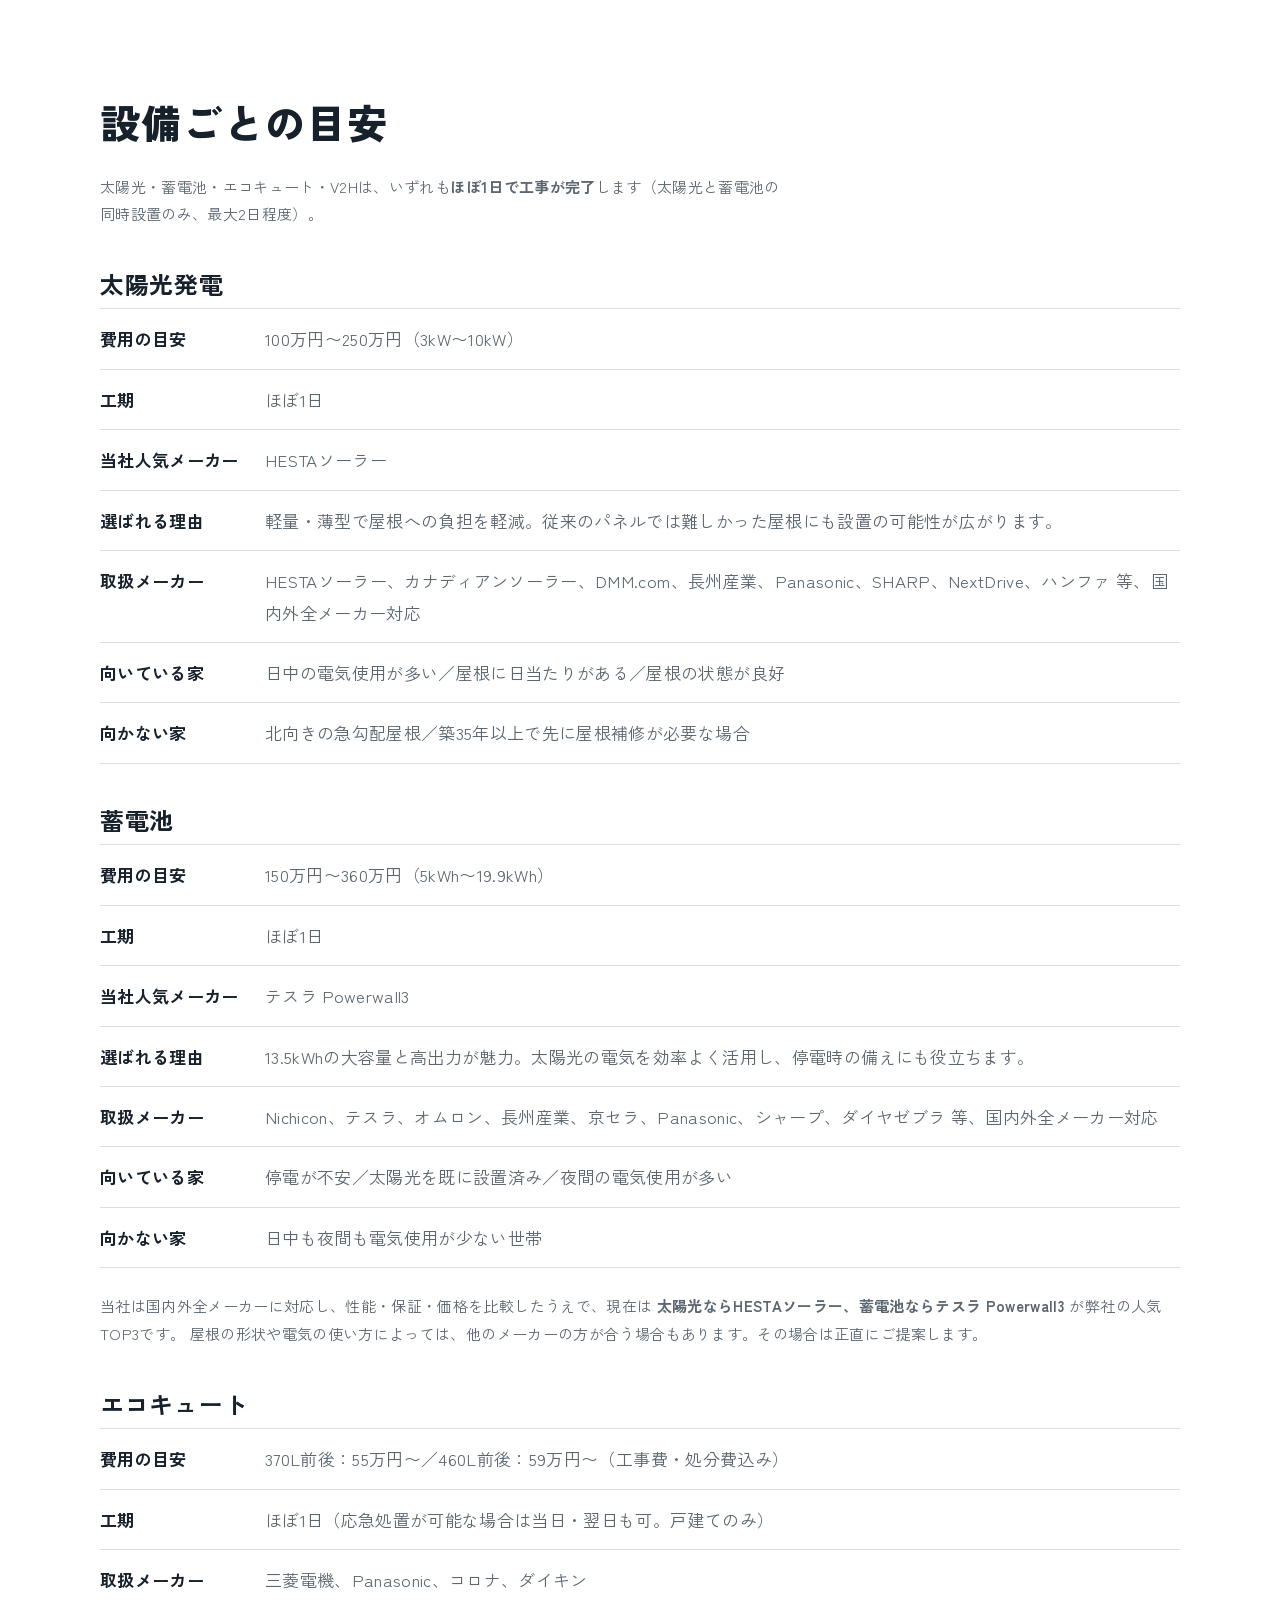
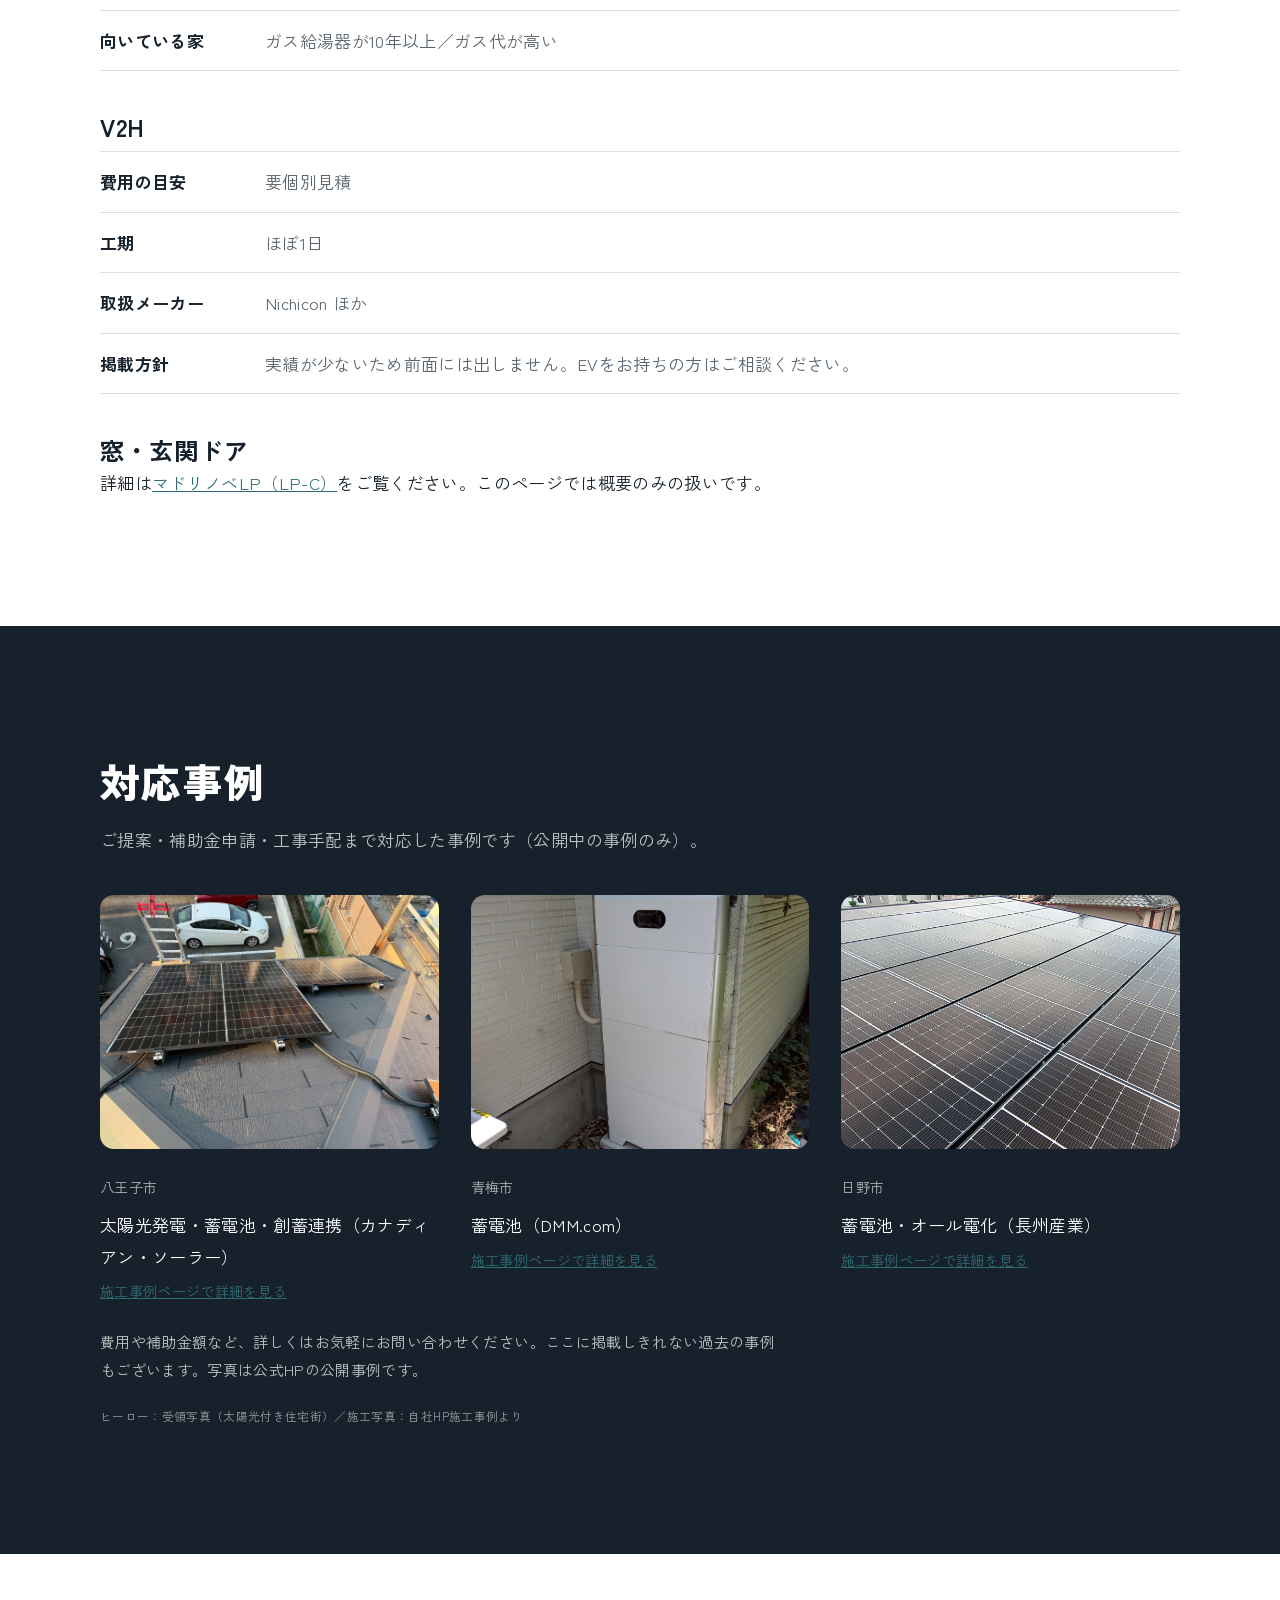
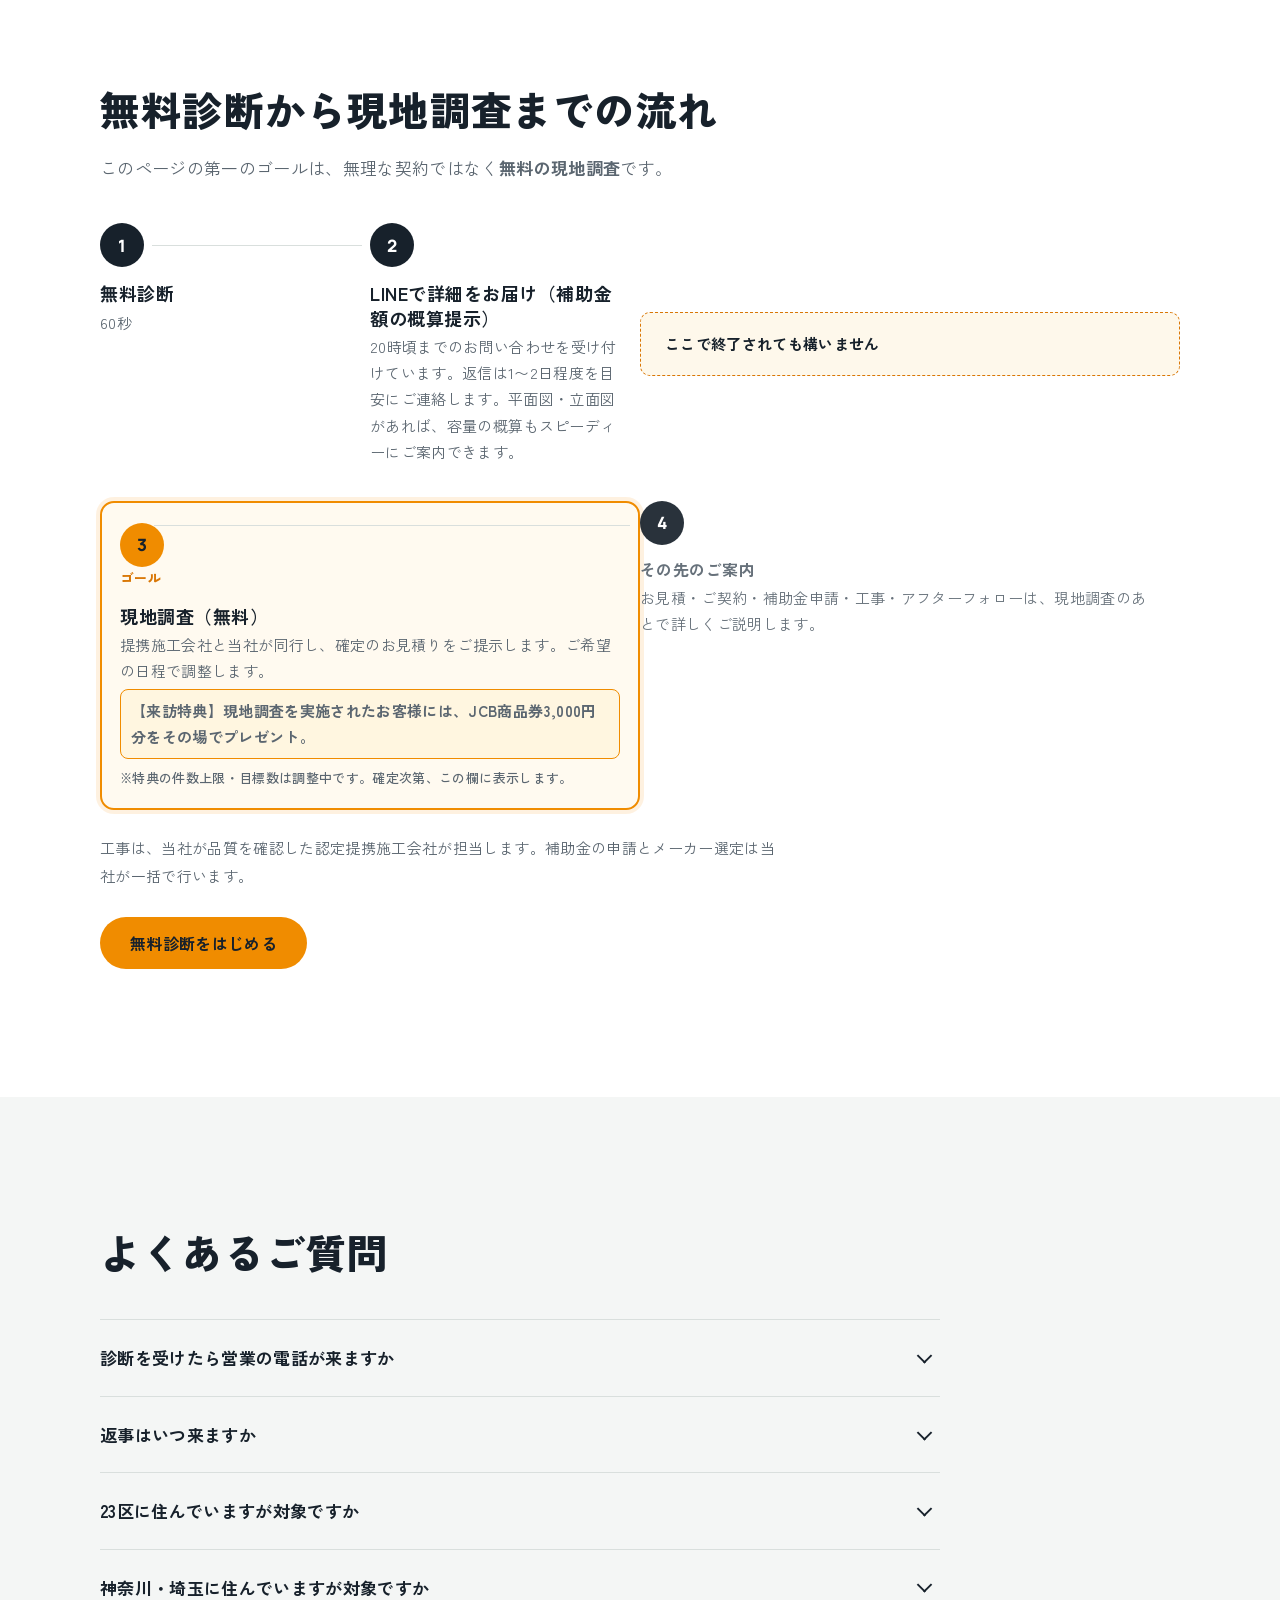
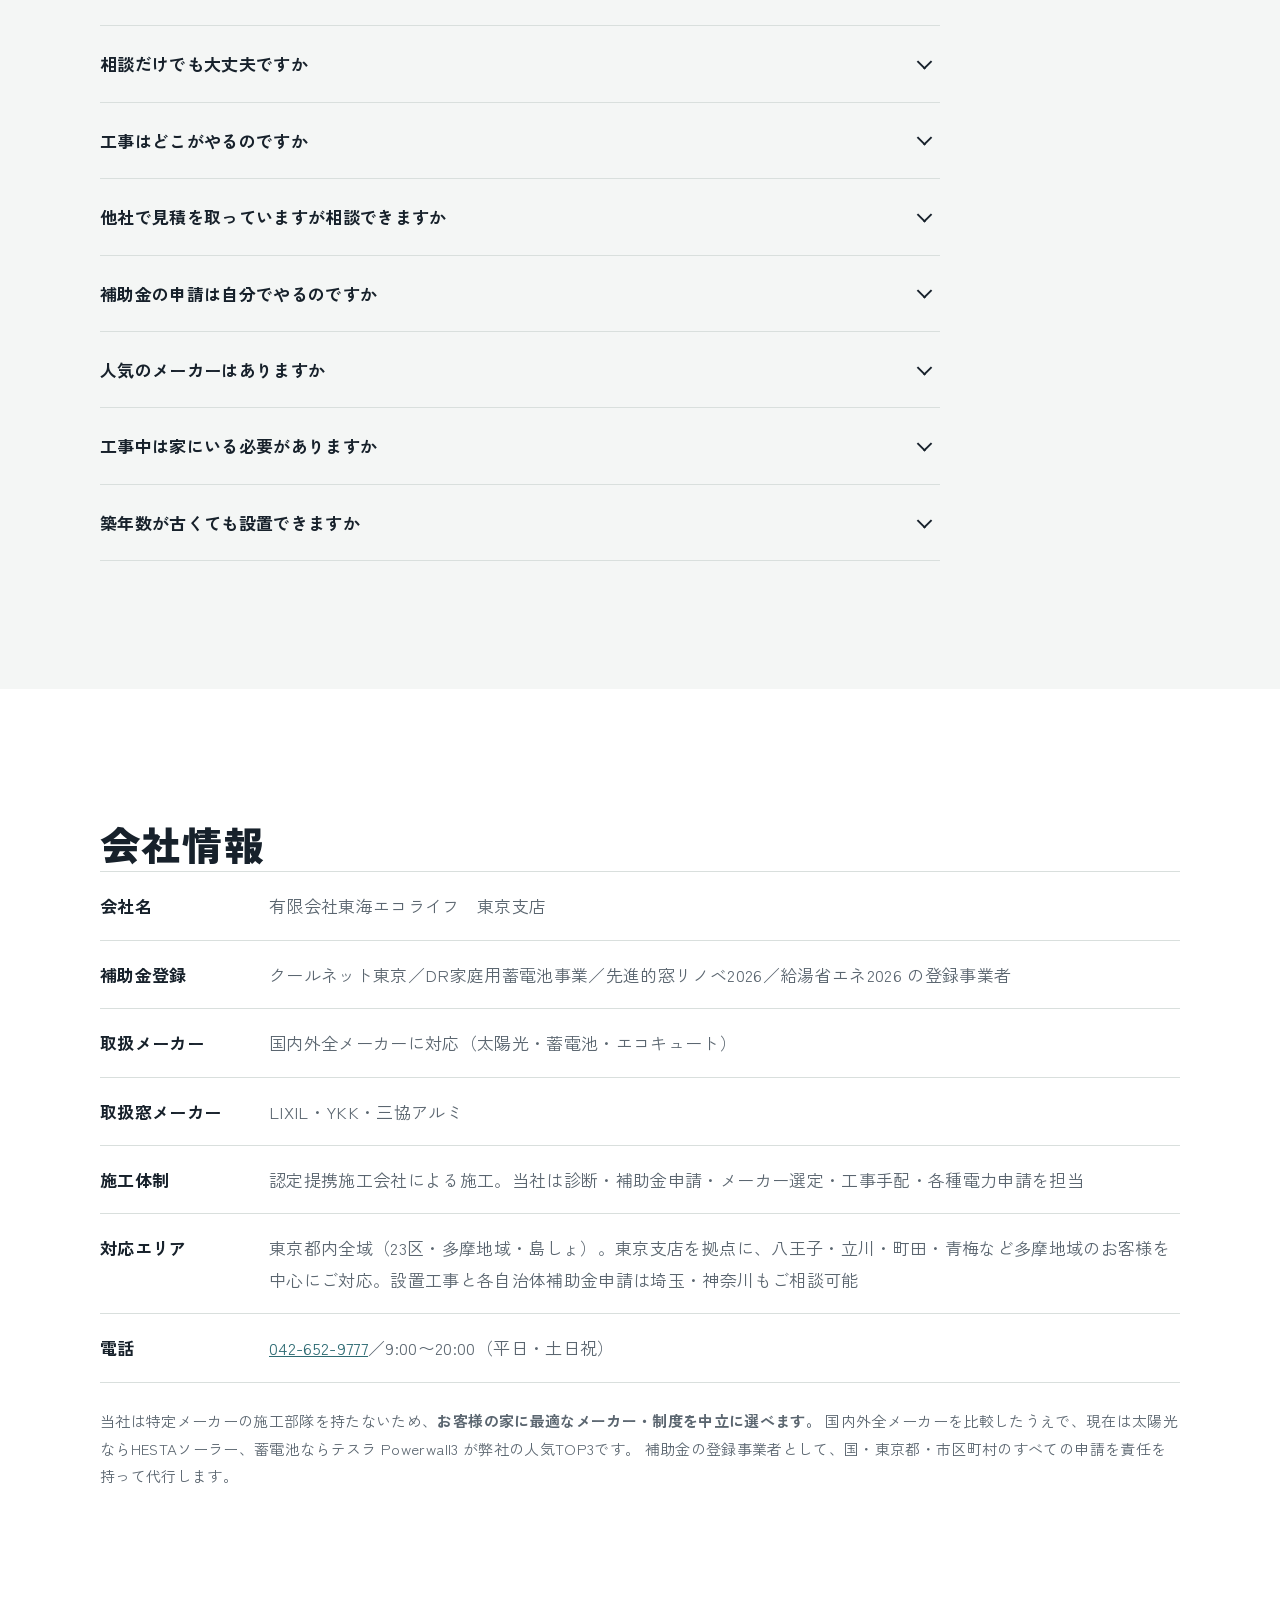
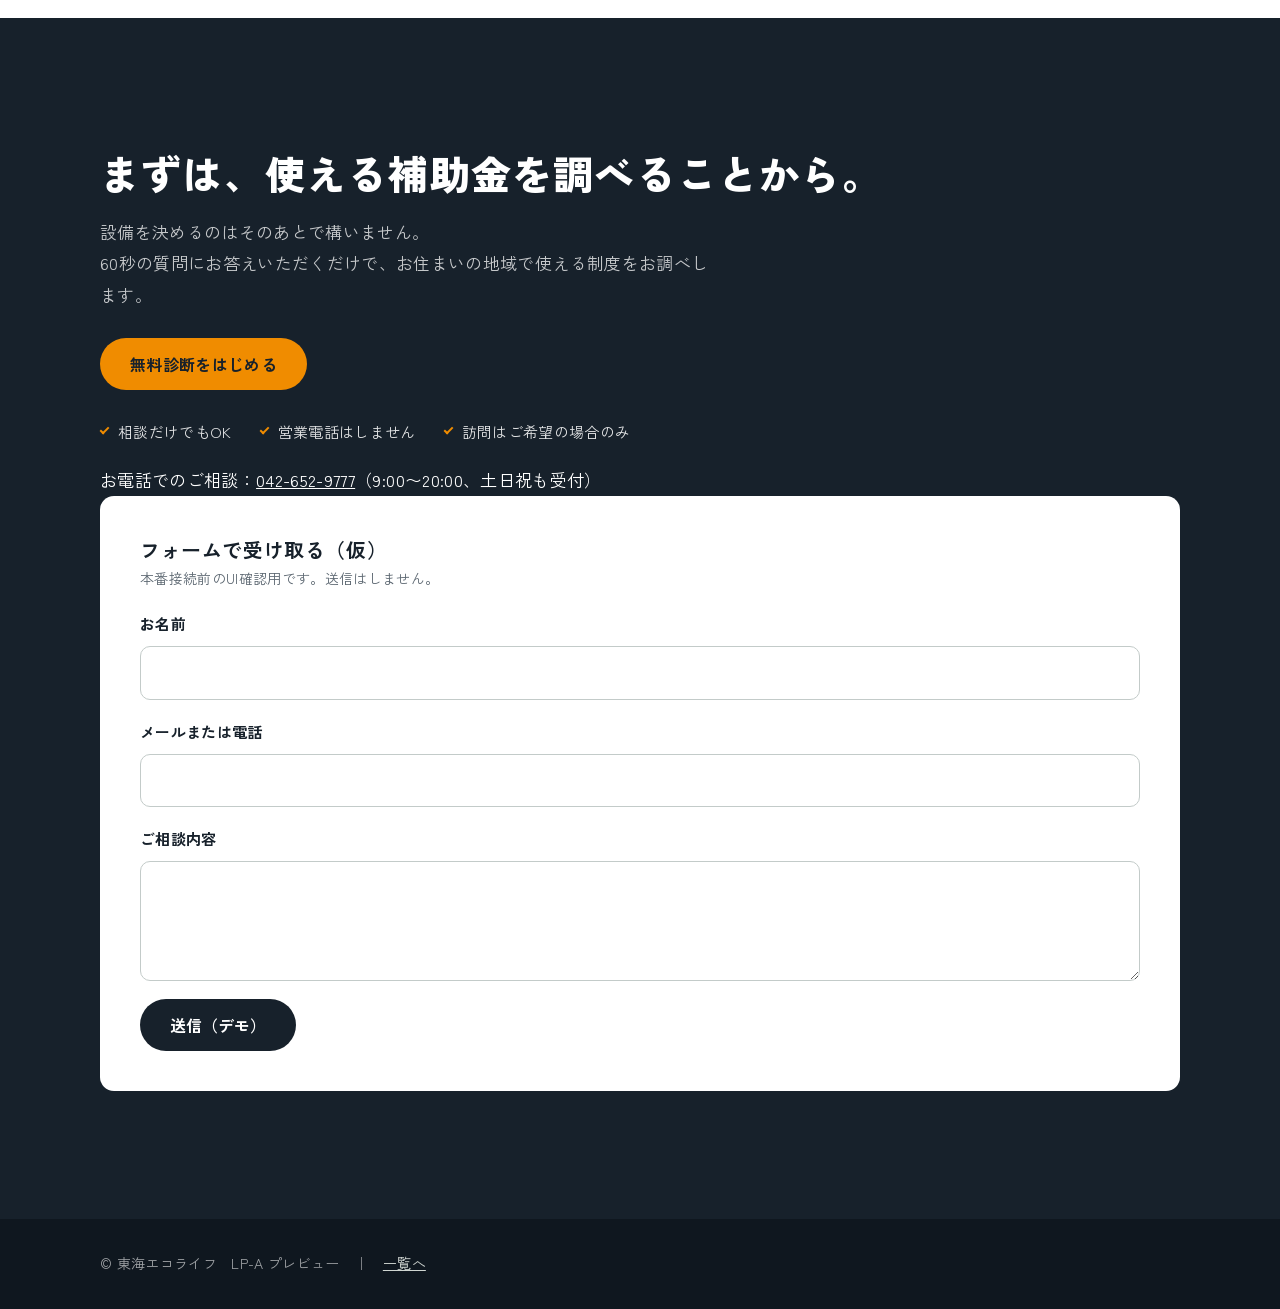
==== commit 14b2860c: "Reflect Nov 19 LP revisions: keyword order, survey-goal flow, FAQ, CTA color, AI trial images. Co-au" ====
--- a/a/index.html
+++ b/a/index.html
@@ -10,7 +10,7 @@
   <link rel="preconnect" href="https://fonts.gstatic.com" crossorigin>
   <link href="https://fonts.googleapis.com/css2?family=Zen+Kaku+Gothic+New:wght@400;500;700;900&family=Manrope:wght@500;700;800&display=swap" rel="stylesheet">
   <link rel="stylesheet" href="../shared/shared.css">
-  <link rel="stylesheet" href="../shared/design.css?v=20261109">
+  <link rel="stylesheet" href="../shared/design.css?v=20261121">
 </head>
 <body class="lp-a">
   <div class="preview-banner" role="status">
@@ -306,7 +306,7 @@
             <div><dt>費用の目安</dt><dd>100万円〜250万円（3kW〜10kW）</dd></div>
             <div><dt>工期</dt><dd>ほぼ1日</dd></div>
             <div><dt>当社人気メーカー</dt><dd>HESTAソーラー</dd></div>
-            <div><dt>おすすめの理由</dt><dd>軽量・薄型で屋根への負担を軽減。従来のパネルでは難しかった屋根にも設置の可能性が広がります。</dd></div>
+            <div><dt>選ばれる理由</dt><dd>軽量・薄型で屋根への負担を軽減。従来のパネルでは難しかった屋根にも設置の可能性が広がります。</dd></div>
             <div><dt>取扱メーカー</dt><dd>HESTAソーラー、カナディアンソーラー、DMM.com、長州産業、Panasonic、SHARP、NextDrive、ハンファ 等、国内外全メーカー対応</dd></div>
             <div><dt>向いている家</dt><dd>日中の電気使用が多い／屋根に日当たりがある／屋根の状態が良好</dd></div>
             <div><dt>向かない家</dt><dd>北向きの急勾配屋根／築35年以上で先に屋根補修が必要な場合</dd></div>
@@ -319,7 +319,7 @@
             <div><dt>費用の目安</dt><dd>150万円〜360万円（5kWh〜19.9kWh）</dd></div>
             <div><dt>工期</dt><dd>ほぼ1日</dd></div>
             <div><dt>当社人気メーカー</dt><dd>テスラ Powerwall3</dd></div>
-            <div><dt>おすすめの理由</dt><dd>13.5kWhの大容量と高出力が魅力。太陽光の電気を効率よく活用し、停電時の備えにも役立ちます。</dd></div>
+            <div><dt>選ばれる理由</dt><dd>13.5kWhの大容量と高出力が魅力。太陽光の電気を効率よく活用し、停電時の備えにも役立ちます。</dd></div>
             <div><dt>取扱メーカー</dt><dd>Nichicon、テスラ、オムロン、長州産業、京セラ、Panasonic、シャープ、ダイヤゼブラ 等、国内外全メーカー対応</dd></div>
             <div><dt>向いている家</dt><dd>停電が不安／太陽光を既に設置済み／夜間の電気使用が多い</dd></div>
             <div><dt>向かない家</dt><dd>日中も夜間も電気使用が少ない世帯</dd></div>
@@ -328,7 +328,7 @@
 
         <p class="recommend-note">
           当社は国内外全メーカーに対応し、性能・保証・価格を比較したうえで、現在は
-          <strong>太陽光ならHESTAソーラー、蓄電池ならテスラ Powerwall3</strong> をおすすめしています。
+          <strong>太陽光ならHESTAソーラー、蓄電池ならテスラ Powerwall3</strong> が弊社の人気TOP3です。
           屋根の形状や電気の使い方によっては、他のメーカーの方が合う場合もあります。その場合は正直にご提案します。
         </p>
 
@@ -400,16 +400,23 @@
     <!-- S9 流れ -->
     <section class="section flow" id="flow" aria-labelledby="flow-title">
       <div class="wrap">
-        <h2 id="flow-title" class="section__title">ご相談から工事までの流れ</h2>
-        <ol class="flow-list">
+        <h2 id="flow-title" class="section__title">無料診断から現地調査までの流れ</h2>
+        <p class="section__lead">このページの第一のゴールは、無理な契約ではなく<strong>無料の現地調査</strong>です。</p>
+        <ol class="flow-list flow-list--survey-goal">
           <li><h3>無料診断</h3><p>60秒</p></li>
-          <li><h3>LINEで詳細をお届け（補助金額の概算提示）</h3><p>当日〜翌日（20時頃までのお問い合わせは、ほとんど当日中）。ご自宅の平面図・立面図をお送りいただければ、おすすめメーカーやご希望メーカーにて太陽光・蓄電池の容量をご案内し、概算のお見積もりをスピーディーにご提示可能です。</p></li>
+          <li><h3>LINEで詳細をお届け（補助金額の概算提示）</h3><p>20時頃までのお問い合わせを受け付けています。返信は1〜2日程度を目安にご連絡します。平面図・立面図があれば、容量の概算もスピーディーにご案内できます。</p></li>
           <li class="flow-list__pause"><p>ここで終了されても構いません</p></li>
-          <li><h3>現地調査（無料）</h3><p>現地調査（無料）を行い、確定のお見積りをご提示します。提携施工会社と当社が同行／ご希望の日程。<span class="flow-perk">【来訪特典】現地調査を実施されたお客様には、JCB商品券3,000円分をその場でプレゼント。</span></p></li>
-          <li><h3>お見積のご提示</h3><p>調査後にお伝えします</p></li>
-          <li><h3>ご契約・補助金申請</h3><p>当社がすべて代行（申請時期は制度により着工前・設置後など）</p></li>
-          <li><h3>工事</h3><p>提携施工会社が実施／設備により1日〜</p></li>
-          <li><h3>アフターフォロー</h3><p>導入後もご相談いただけます</p></li>
+          <li class="flow-list__goal">
+            <p class="flow-list__goal-label">ゴール</p>
+            <h3>現地調査（無料）</h3>
+            <p>提携施工会社と当社が同行し、確定のお見積りをご提示します。ご希望の日程で調整します。</p>
+            <p class="flow-perk">【来訪特典】現地調査を実施されたお客様には、JCB商品券3,000円分をその場でプレゼント。</p>
+            <p class="flow-cap-note">※特典の件数上限・目標数は調整中です。確定次第、この欄に表示します。</p>
+          </li>
+          <li class="flow-list__after">
+            <h3>その先のご案内</h3>
+            <p>お見積・ご契約・補助金申請・工事・アフターフォローは、現地調査のあとで詳しくご説明します。</p>
+          </li>
         </ol>
         <p class="section__note">
           工事は、当社が品質を確認した認定提携施工会社が担当します。補助金の申請とメーカー選定は当社が一括で行います。
@@ -431,7 +438,7 @@
           </details>
           <details>
             <summary>返事はいつ来ますか</summary>
-            <p>当日〜翌日です。20時頃までのお問い合わせは、ほとんど当日中に返信しています。</p>
+            <p>20時頃までのお問い合わせを受け付けております。返信は1〜2日程度を目安にご連絡します（混雑時は前後する場合があります）。</p>
           </details>
           <details>
             <summary>23区に住んでいますが対象ですか</summary>
@@ -458,8 +465,8 @@
             <p>すべて当社が代行します。国・東京都・市区町村のどの制度も対応します。</p>
           </details>
           <details>
-            <summary>おすすめのメーカーはありますか</summary>
-            <p>国内外全メーカーを比較したうえで、太陽光はHESTAソーラー、蓄電池はテスラ Powerwall3をおすすめしておりますが、ご家族構成や毎月の電気使用量などを丁寧にヒアリングしたうえで、お客様の設置条件やご要望に最も適したメーカーをご案内させていただきます。</p>
+            <summary>人気のメーカーはありますか</summary>
+            <p>国内外全メーカーを比較したうえで、太陽光はHESTAソーラー、蓄電池はテスラ Powerwall3が弊社の人気TOP3ですが、ご家族構成や毎月の電気使用量などを丁寧にヒアリングしたうえで、お客様の設置条件やご要望に最も適したメーカーをご案内させていただきます。</p>
           </details>
           <details>
             <summary>工事中は家にいる必要がありますか</summary>
@@ -488,7 +495,7 @@
         </dl>
         <p class="recommend-note">
           当社は特定メーカーの施工部隊を持たないため、<strong>お客様の家に最適なメーカー・制度を中立に選べます。</strong>
-          国内外全メーカーを比較したうえで、現在は太陽光ならHESTAソーラー、蓄電池ならテスラ Powerwall3 をおすすめしています。
+          国内外全メーカーを比較したうえで、現在は太陽光ならHESTAソーラー、蓄電池ならテスラ Powerwall3 が弊社の人気TOP3です。
           補助金の登録事業者として、国・東京都・市区町村のすべての申請を責任を持って代行します。
         </p>
       </div>
--- a/shared/design.css
+++ b/shared/design.css
@@ -9,8 +9,8 @@
   --ink-soft: #2a3743;   /* 画像の読み込み前の背景 */
   --paper: #f4f6f5;      /* 明るいセクション背景 */
   --white: #fff;
-  --sun: #f2a900;        /* 主CTA */
-  --sun-deep: #c98a00;
+  --sun: #f08c00;        /* 主CTA（お見積り無料・無料診断系） */
+  --sun-deep: #d97706;
   --glass: #2e6b73;      /* リンク・補助色 */
   --line: #d9dfdd;
   --muted: #5b6670;
@@ -658,14 +658,67 @@
   font-size: 14px;
 }
 
+.flow-list--survey-goal {
+  grid-template-columns: repeat(4, minmax(0, 1fr));
+}
+.flow-list--survey-goal .flow-list__pause {
+  grid-column: span 2;
+}
+.flow-list__goal {
+  grid-column: span 2;
+  padding: 20px 18px 18px !important;
+  border: 2px solid var(--sun);
+  border-radius: 14px;
+  background: #fffaf0;
+  box-shadow: 0 0 0 4px rgba(240, 140, 0, 0.12);
+}
+.flow-list__goal::before {
+  background: var(--sun) !important;
+  color: var(--ink) !important;
+}
+.flow-list__goal-label {
+  margin: 0 0 4px !important;
+  font-size: 13px !important;
+  font-weight: 800 !important;
+  letter-spacing: 0.06em;
+  color: var(--sun-deep) !important;
+}
+.flow-list__after {
+  grid-column: span 2;
+  opacity: 0.92;
+}
+.flow-list__after h3 {
+  font-size: 16px;
+  color: var(--muted);
+}
+.flow-cap-note {
+  margin-top: 8px !important;
+  font-size: 13px !important;
+  color: var(--muted) !important;
+  font-weight: 500 !important;
+}
+.ai-trial-figure {
+  margin-top: 36px;
+  max-width: 840px;
+}
+.ai-trial-figure img {
+  width: 100%;
+  height: auto;
+  display: block;
+  border-radius: 12px;
+}
 
 @media (max-width: 900px) {
   .flow-list { grid-template-columns: 1fr; gap: 28px; }
-  .flow-list__pause { grid-column: auto; }
+  .flow-list__pause,
+  .flow-list--survey-goal .flow-list__pause,
+  .flow-list__goal,
+  .flow-list__after { grid-column: auto; }
   .flow-list li:not(.flow-list__pause) { padding: 0 0 0 64px; min-height: 44px; }
   .flow-list li:not(.flow-list__pause)::before { position: absolute; left: 0; top: 0; }
   .flow-list li:not(.flow-list__pause)::after { top: 52px; bottom: -24px; left: 22px; right: auto; width: 1px; height: auto; }
   .flow-list h3 { margin-top: 8px; }
+  .flow-list__goal { padding-left: 64px !important; }
 }
 
 /* =========================================================
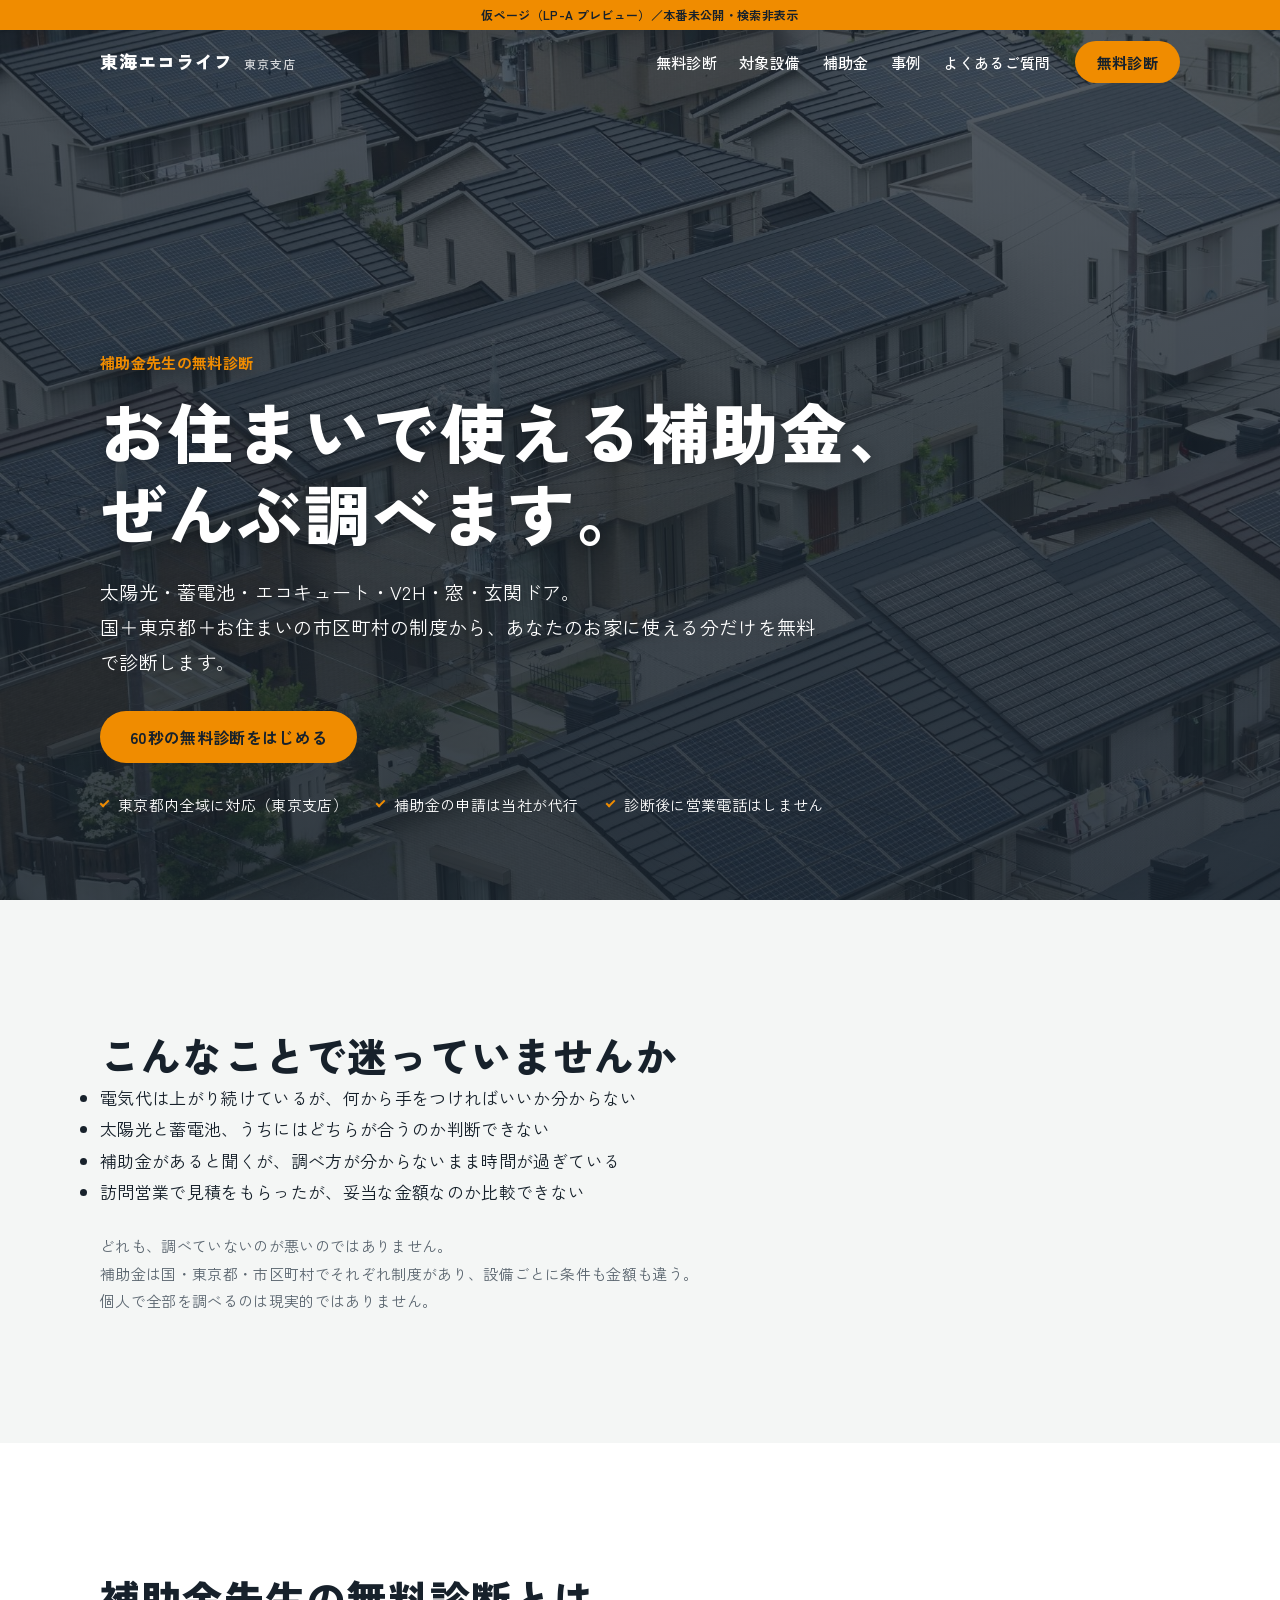
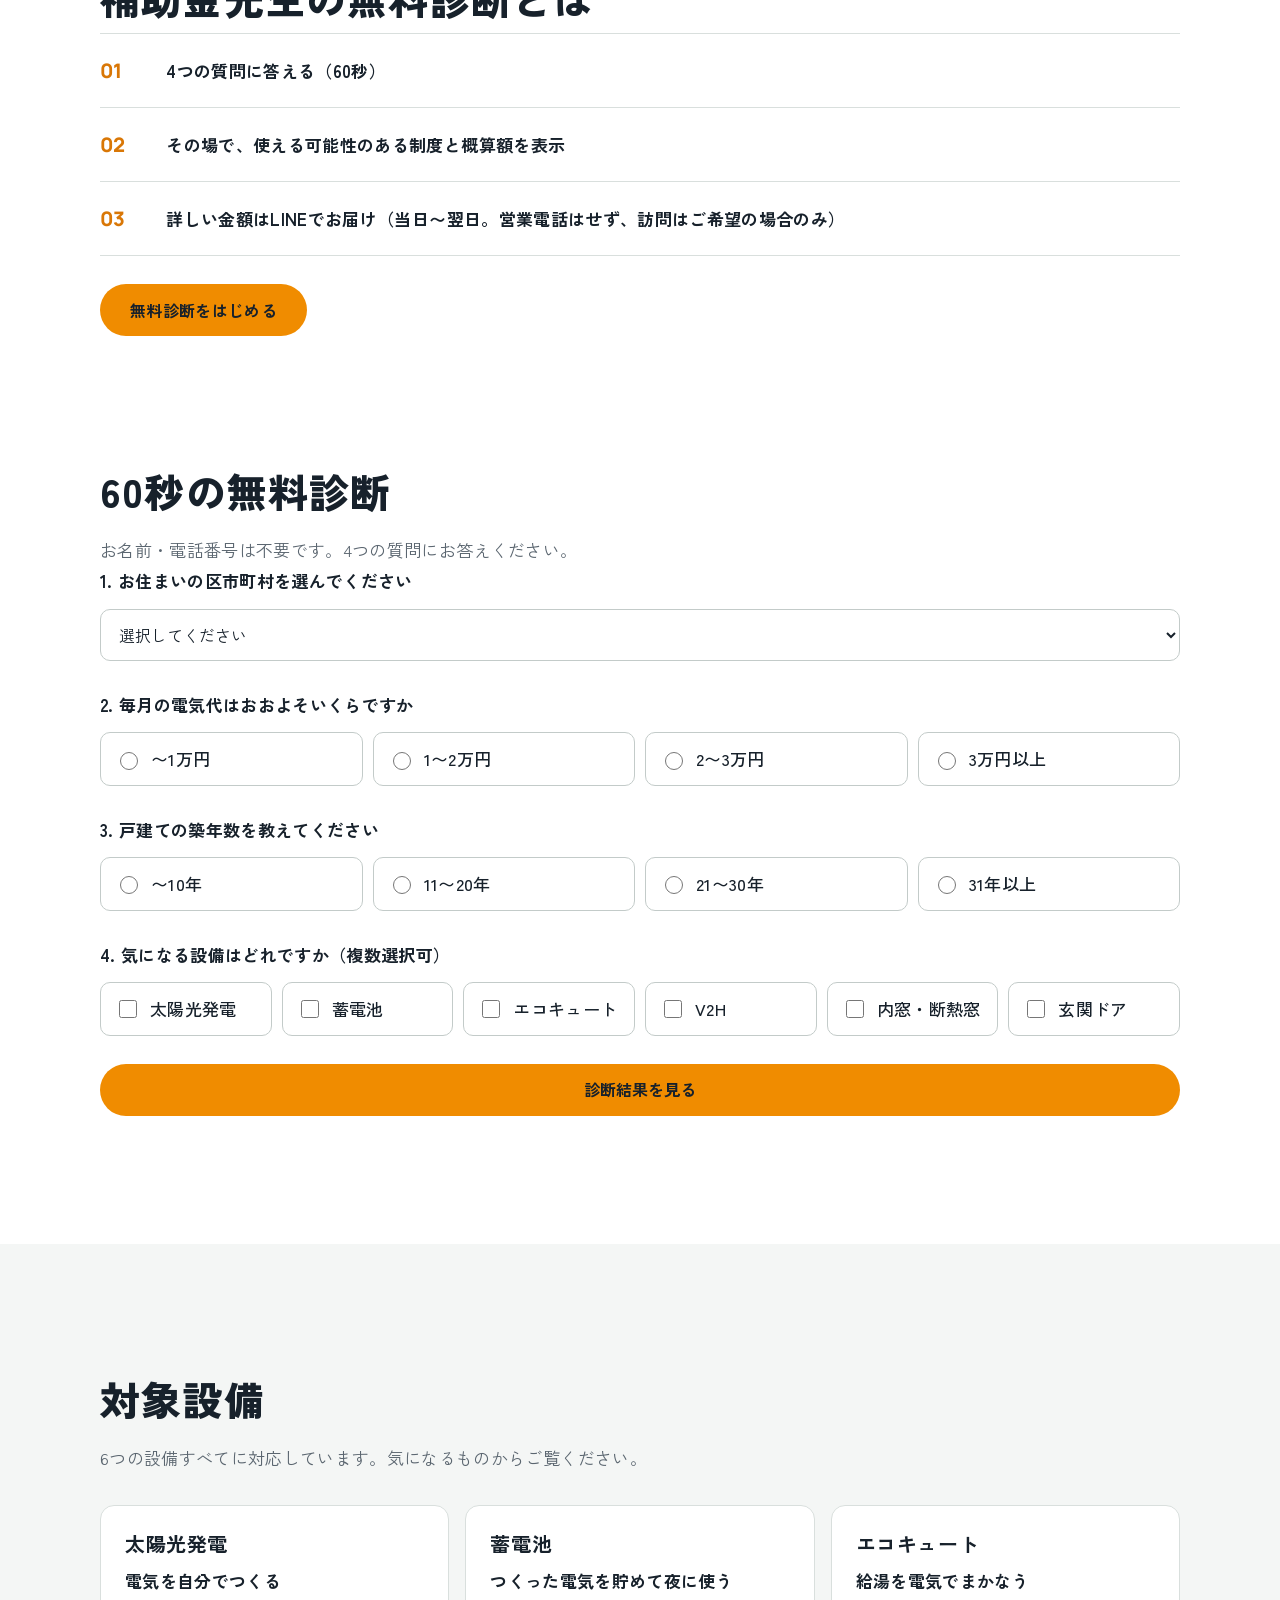
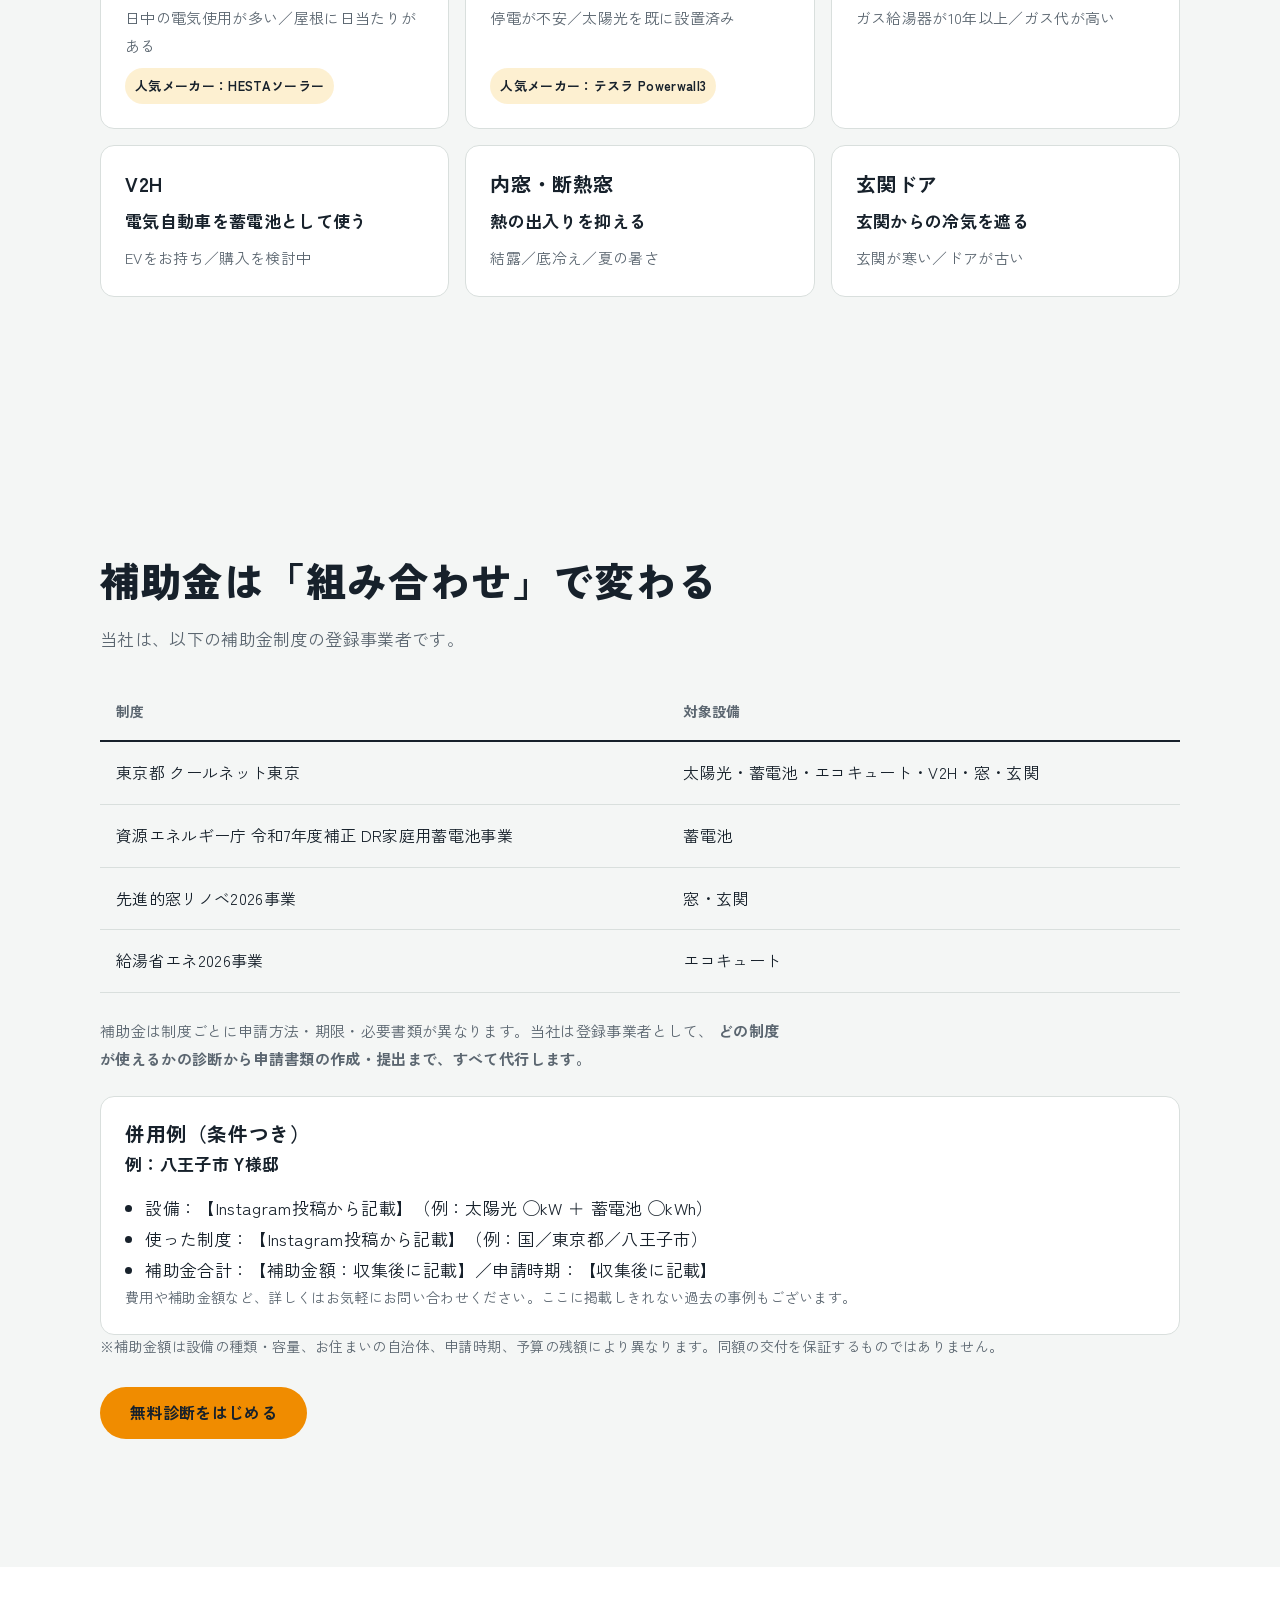
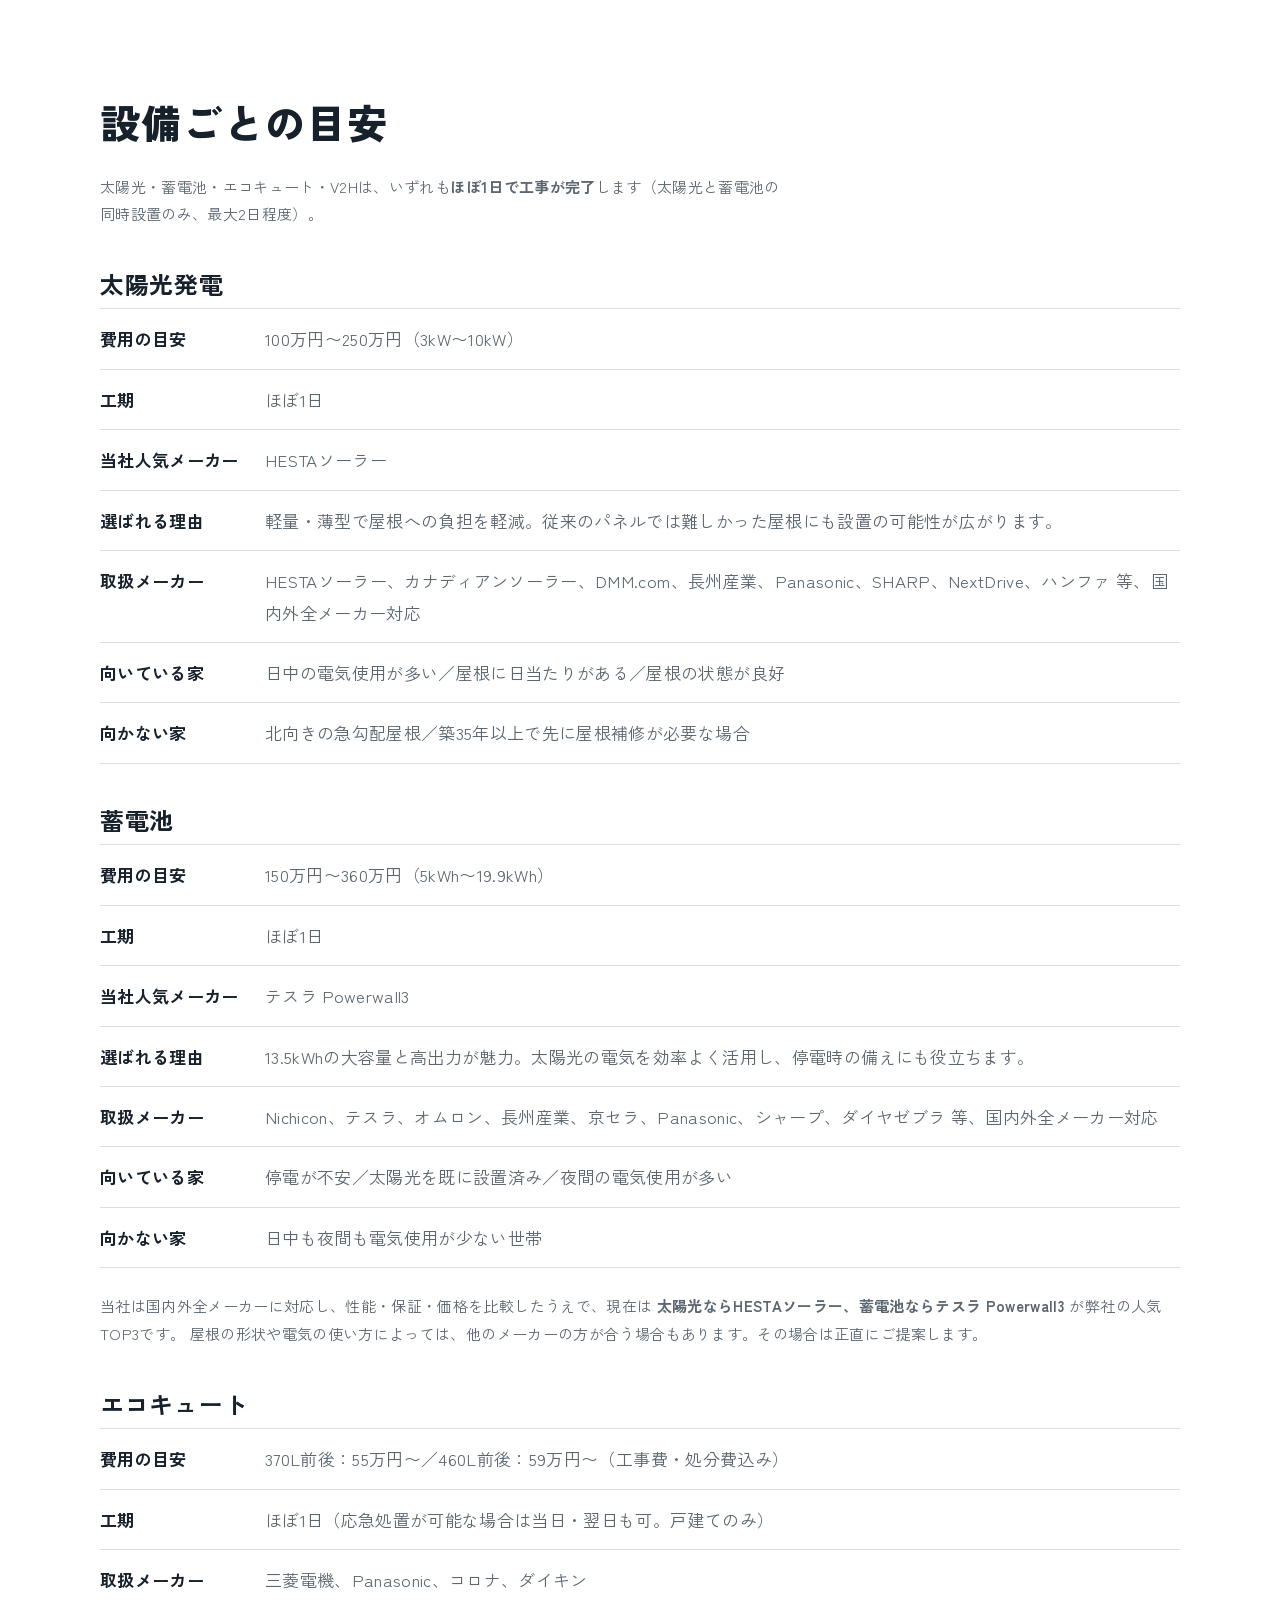
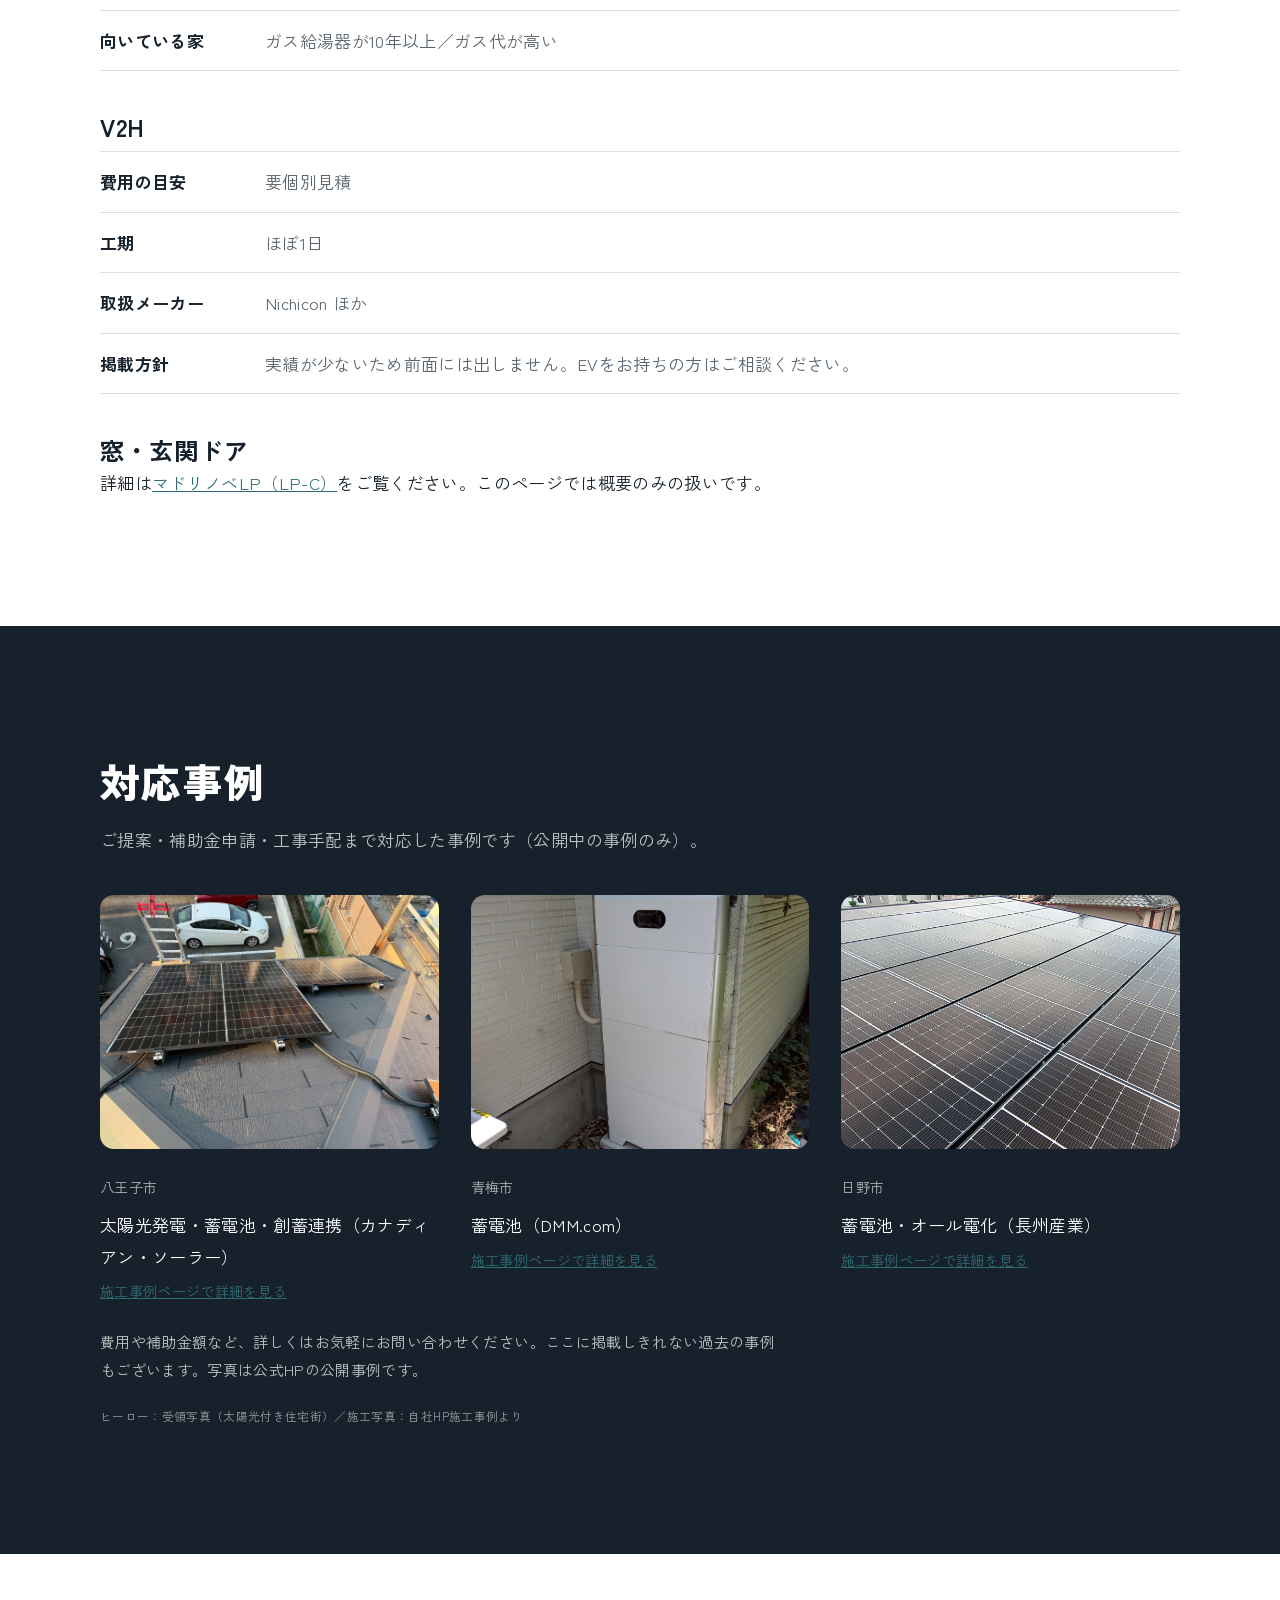
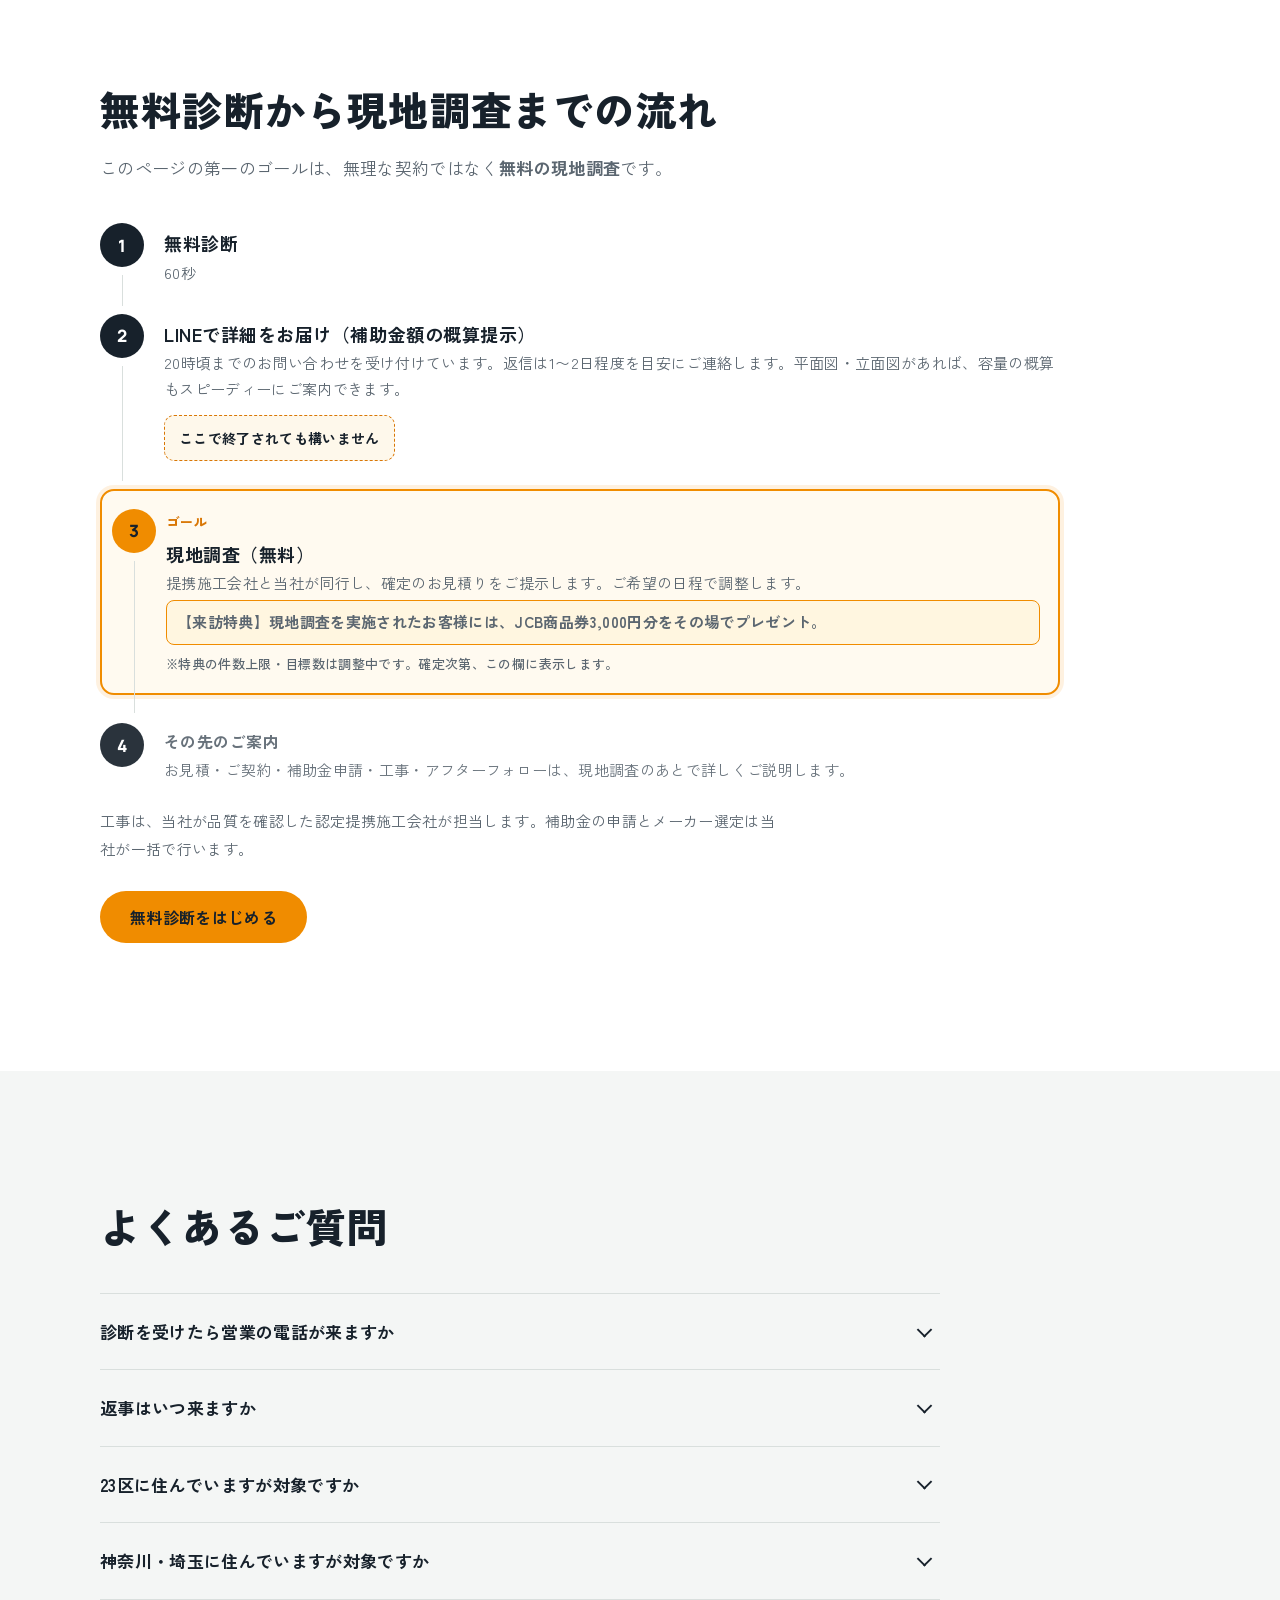
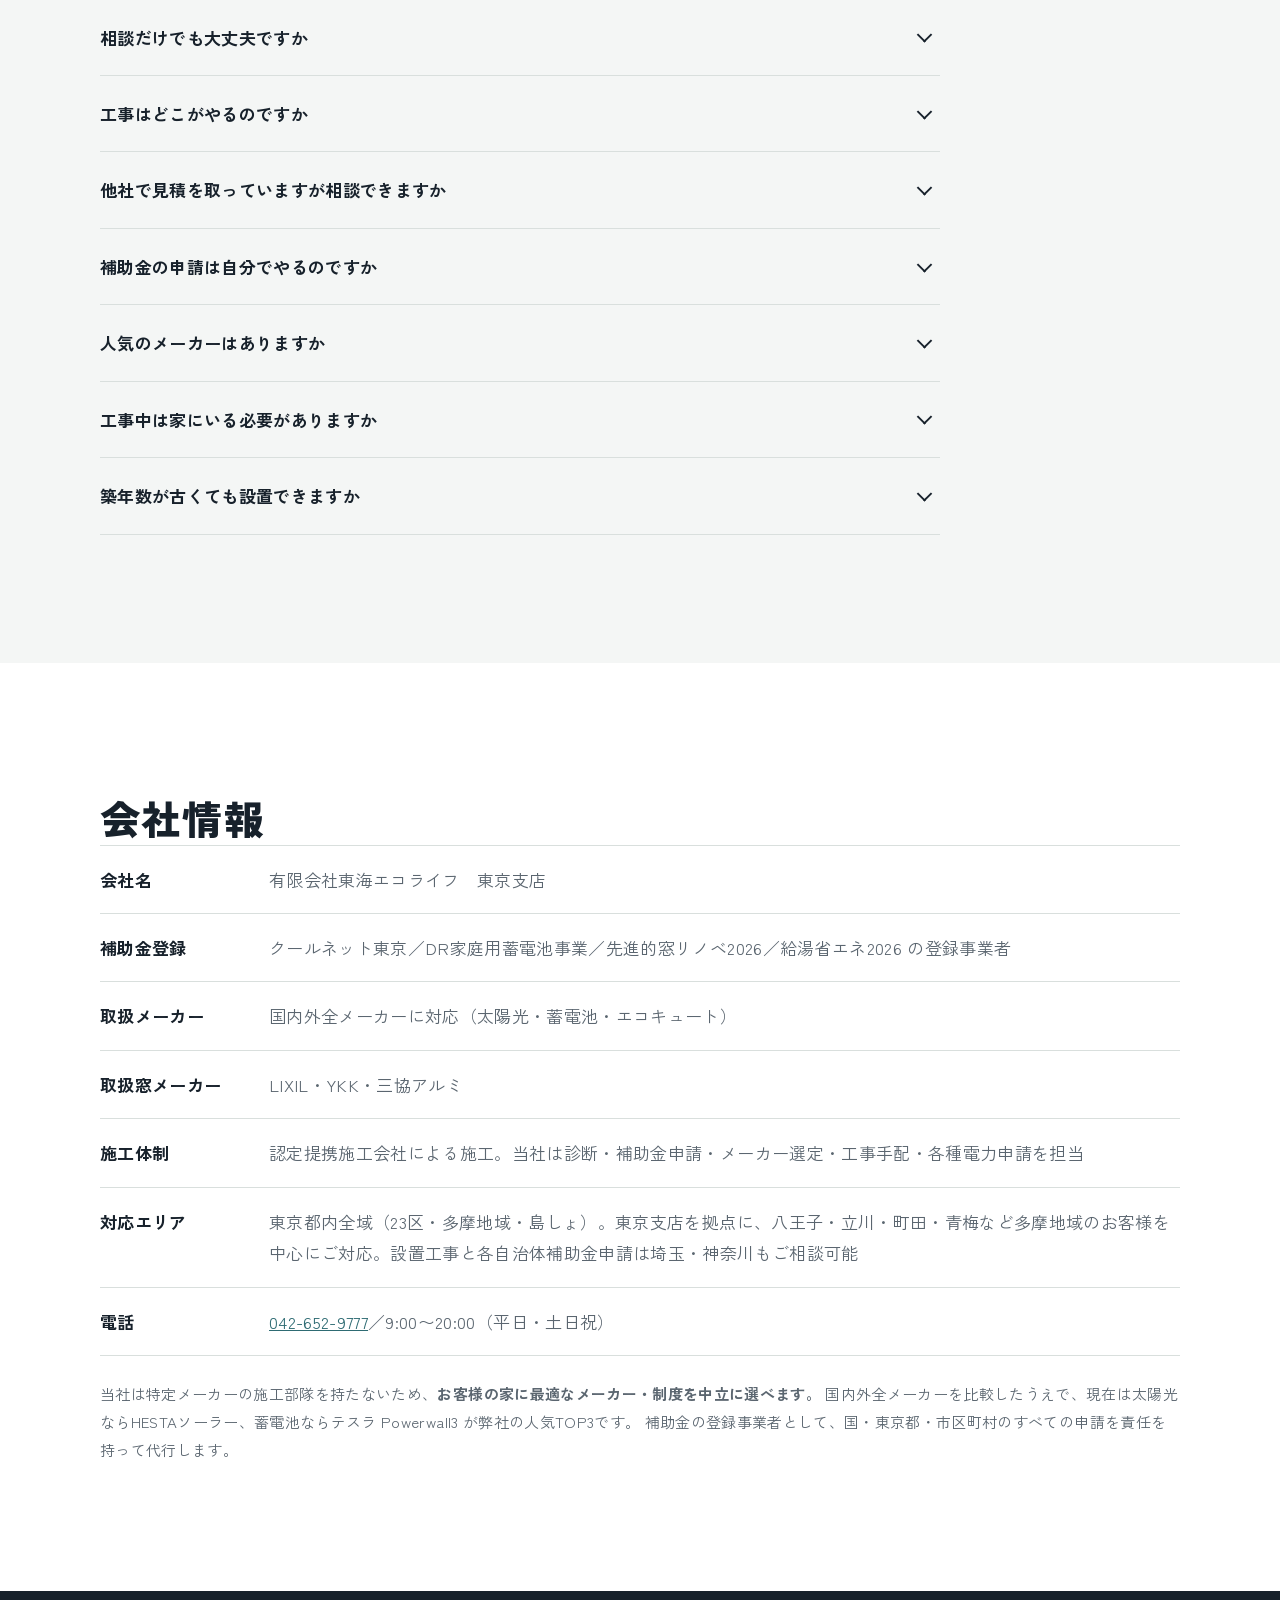
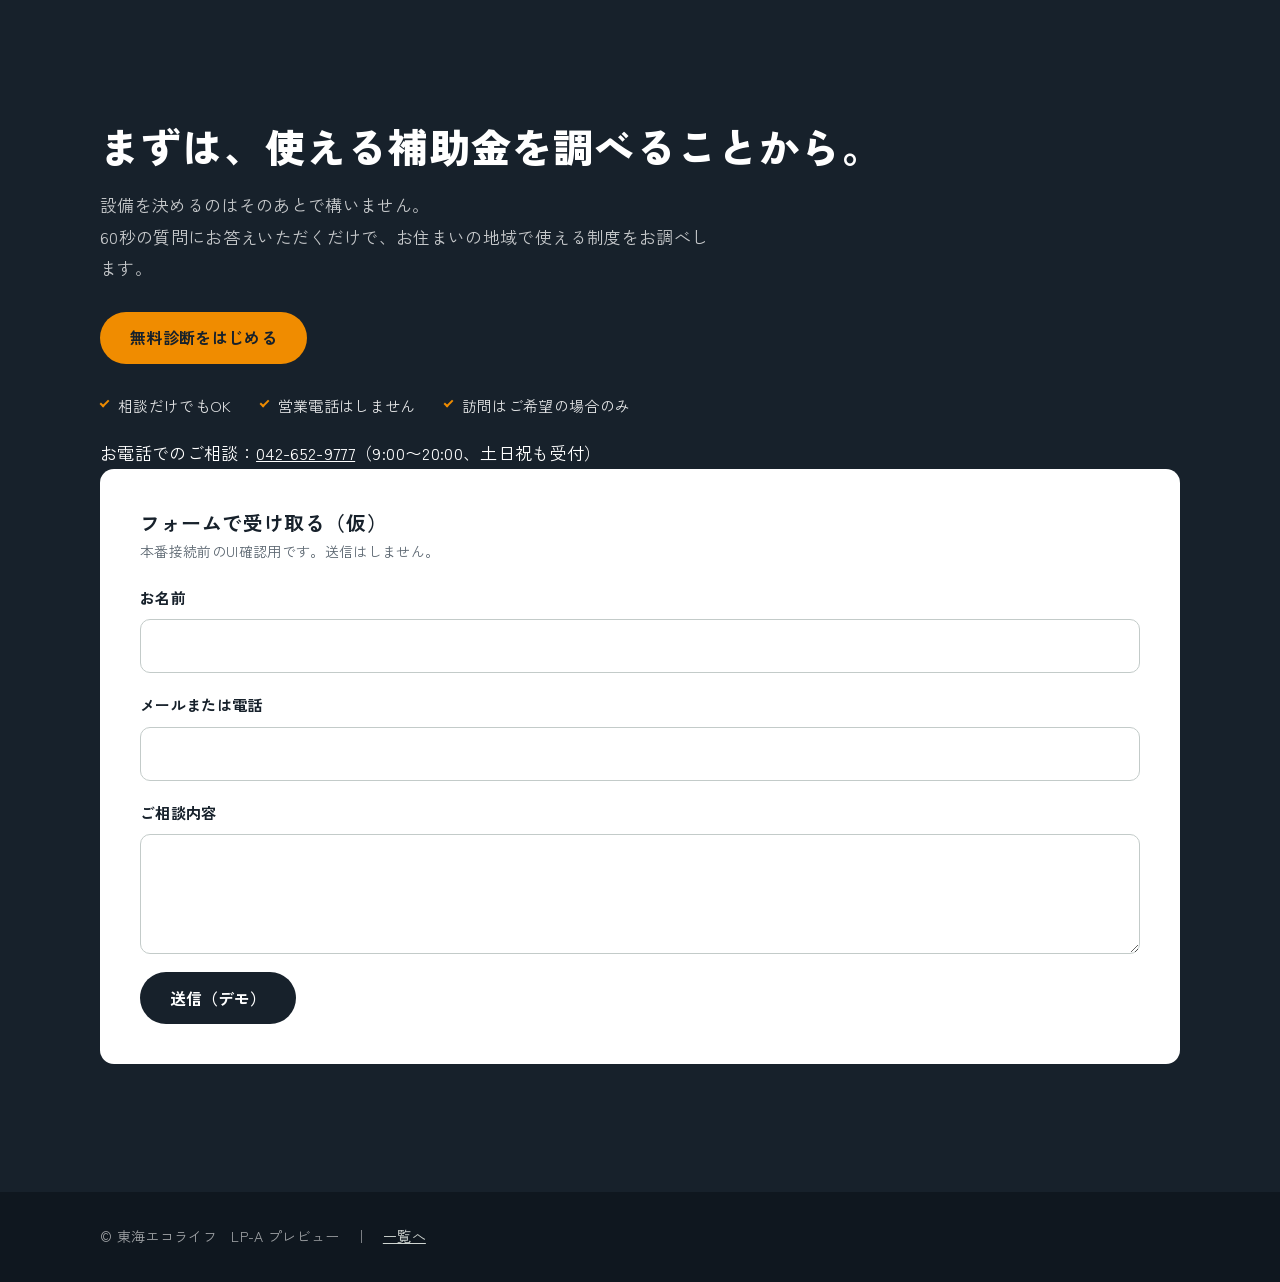
==== commit 2bc29c15: "Add AI step images and force vertical survey/work flow layouts. Co-authored-by: Cursor <cursoragent@" ====
--- a/a/index.html
+++ b/a/index.html
@@ -403,19 +403,33 @@
         <h2 id="flow-title" class="section__title">無料診断から現地調査までの流れ</h2>
         <p class="section__lead">このページの第一のゴールは、無理な契約ではなく<strong>無料の現地調査</strong>です。</p>
         <ol class="flow-list flow-list--survey-goal">
-          <li><h3>無料診断</h3><p>60秒</p></li>
-          <li><h3>LINEで詳細をお届け（補助金額の概算提示）</h3><p>20時頃までのお問い合わせを受け付けています。返信は1〜2日程度を目安にご連絡します。平面図・立面図があれば、容量の概算もスピーディーにご案内できます。</p></li>
-          <li class="flow-list__pause"><p>ここで終了されても構いません</p></li>
+          <li>
+            <div class="flow-list__body">
+              <h3>無料診断</h3>
+              <p>60秒</p>
+            </div>
+          </li>
+          <li>
+            <div class="flow-list__body">
+              <h3>LINEで詳細をお届け（補助金額の概算提示）</h3>
+              <p>20時頃までのお問い合わせを受け付けています。返信は1〜2日程度を目安にご連絡します。平面図・立面図があれば、容量の概算もスピーディーにご案内できます。</p>
+              <p class="flow-list__pause-inline">ここで終了されても構いません</p>
+            </div>
+          </li>
           <li class="flow-list__goal">
-            <p class="flow-list__goal-label">ゴール</p>
-            <h3>現地調査（無料）</h3>
-            <p>提携施工会社と当社が同行し、確定のお見積りをご提示します。ご希望の日程で調整します。</p>
-            <p class="flow-perk">【来訪特典】現地調査を実施されたお客様には、JCB商品券3,000円分をその場でプレゼント。</p>
-            <p class="flow-cap-note">※特典の件数上限・目標数は調整中です。確定次第、この欄に表示します。</p>
+            <div class="flow-list__body">
+              <p class="flow-list__goal-label">ゴール</p>
+              <h3>現地調査（無料）</h3>
+              <p>提携施工会社と当社が同行し、確定のお見積りをご提示します。ご希望の日程で調整します。</p>
+              <p class="flow-perk">【来訪特典】現地調査を実施されたお客様には、JCB商品券3,000円分をその場でプレゼント。</p>
+              <p class="flow-cap-note">※特典の件数上限・目標数は調整中です。確定次第、この欄に表示します。</p>
+            </div>
           </li>
           <li class="flow-list__after">
-            <h3>その先のご案内</h3>
-            <p>お見積・ご契約・補助金申請・工事・アフターフォローは、現地調査のあとで詳しくご説明します。</p>
+            <div class="flow-list__body">
+              <h3>その先のご案内</h3>
+              <p>お見積・ご契約・補助金申請・工事・アフターフォローは、現地調査のあとで詳しくご説明します。</p>
+            </div>
           </li>
         </ol>
         <p class="section__note">
--- a/shared/design.css
+++ b/shared/design.css
@@ -605,14 +605,26 @@
   list-style: none;
   counter-reset: step;
   display: grid;
-  grid-template-columns: repeat(5, minmax(0, 1fr));
-  gap: 36px 0;
+  grid-template-columns: 1fr;
+  gap: 28px;
+  align-items: stretch;
+  max-width: 960px;
+}
+.flow-list > li {
+  position: relative;
+  display: grid;
+  grid-template-columns: minmax(0, 1fr) minmax(160px, 280px);
+  gap: 20px 28px;
   align-items: start;
-}
-.flow-list li { position: relative; padding-right: 20px; }
-.flow-list li:not(.flow-list__pause) { counter-increment: step; }
-.flow-list li:not(.flow-list__pause)::before {
+  padding: 0 0 0 64px;
+  min-height: 44px;
+}
+.flow-list > li:not(.flow-list__pause) { counter-increment: step; }
+.flow-list > li:not(.flow-list__pause)::before {
   content: counter(step);
+  position: absolute;
+  left: 0;
+  top: 0;
   display: grid;
   place-items: center;
   width: 44px;
@@ -623,28 +635,56 @@
   font-family: var(--font-num);
   font-weight: 800;
 }
-.flow-list li:not(.flow-list__pause)::after {
+.flow-list > li:not(.flow-list__pause)::after {
   content: "";
   position: absolute;
-  top: 22px;
-  left: 52px;
-  right: 8px;
-  height: 1px;
+  top: 52px;
+  bottom: -20px;
+  left: 22px;
+  width: 1px;
   background: var(--line);
 }
-.flow-list li:last-child::after,
-.flow-list li:has(+ .flow-list__pause)::after { display: none; }
-.flow-list h3 { margin-top: 14px; font-size: 18px; }
+.flow-list > li:last-child::after { display: none; }
+.flow-list h3 { margin-top: 8px; font-size: 18px; }
 .flow-list p { margin-top: 4px; font-size: 15px; line-height: 1.75; color: var(--muted); }
+.flow-list__body { min-width: 0; }
+.flow-list__media {
+  margin: 0;
+  border-radius: 12px;
+  overflow: hidden;
+  background: var(--paper);
+}
+.flow-list__media img {
+  display: block;
+  width: 100%;
+  height: auto;
+  aspect-ratio: 4 / 3;
+  object-fit: cover;
+}
+.flow-list > li:not(:has(.flow-list__media)) {
+  grid-template-columns: 1fr;
+}
 .flow-list__pause {
-  grid-column: span 3;
-  align-self: center;
+  display: block;
   padding: 18px 24px !important;
   border: 1px dashed var(--sun-deep);
   border-radius: 10px;
   background: rgba(242, 169, 0, 0.08);
 }
+.flow-list__pause::before,
+.flow-list__pause::after { display: none !important; }
 .flow-list__pause p { margin: 0; color: var(--ink); font-weight: 700; }
+.flow-list__pause-inline {
+  display: inline-block;
+  margin-top: 12px !important;
+  padding: 10px 14px;
+  border: 1px dashed var(--sun-deep);
+  border-radius: 10px;
+  background: rgba(242, 169, 0, 0.08);
+  color: var(--ink) !important;
+  font-weight: 700 !important;
+  font-size: 14px !important;
+}
 
 .flow-perk {
   display: block;
@@ -659,22 +699,24 @@
 }
 
 .flow-list--survey-goal {
-  grid-template-columns: repeat(4, minmax(0, 1fr));
-}
-.flow-list--survey-goal .flow-list__pause {
-  grid-column: span 2;
+  grid-template-columns: 1fr;
 }
 .flow-list__goal {
-  grid-column: span 2;
-  padding: 20px 18px 18px !important;
+  padding: 20px 18px 18px 64px !important;
   border: 2px solid var(--sun);
   border-radius: 14px;
   background: #fffaf0;
   box-shadow: 0 0 0 4px rgba(240, 140, 0, 0.12);
 }
 .flow-list__goal::before {
+  left: 10px !important;
+  top: 18px !important;
   background: var(--sun) !important;
   color: var(--ink) !important;
+}
+.flow-list__goal::after {
+  left: 32px !important;
+  top: 70px !important;
 }
 .flow-list__goal-label {
   margin: 0 0 4px !important;
@@ -684,7 +726,6 @@
   color: var(--sun-deep) !important;
 }
 .flow-list__after {
-  grid-column: span 2;
   opacity: 0.92;
 }
 .flow-list__after h3 {
@@ -708,17 +749,81 @@
   border-radius: 12px;
 }
 
+/* 工事の流れ（縦並び＋横に画像） */
+.work-steps {
+  margin-top: 36px;
+  list-style: none;
+  counter-reset: work;
+  display: grid;
+  gap: 24px;
+  max-width: 960px;
+}
+.work-step {
+  position: relative;
+  display: grid;
+  grid-template-columns: minmax(0, 1fr) minmax(160px, 280px);
+  gap: 20px 28px;
+  align-items: center;
+  padding: 0 0 0 64px;
+  counter-increment: work;
+}
+.work-step::before {
+  content: counter(work);
+  position: absolute;
+  left: 0;
+  top: 0;
+  display: grid;
+  place-items: center;
+  width: 44px;
+  height: 44px;
+  border-radius: 50%;
+  background: var(--ink);
+  color: var(--white);
+  font-family: var(--font-num);
+  font-weight: 800;
+}
+.work-step::after {
+  content: "";
+  position: absolute;
+  top: 52px;
+  bottom: -16px;
+  left: 22px;
+  width: 1px;
+  background: var(--line);
+}
+.work-step:last-child::after { display: none; }
+.work-step__text h3 {
+  margin: 8px 0 0;
+  font-size: 18px;
+}
+.work-step__text p {
+  margin-top: 6px;
+  font-size: 15px;
+  line-height: 1.75;
+  color: var(--muted);
+}
+.work-step__media {
+  margin: 0;
+  border-radius: 12px;
+  overflow: hidden;
+  background: var(--paper);
+}
+.work-step__media img {
+  display: block;
+  width: 100%;
+  height: auto;
+  aspect-ratio: 4 / 3;
+  object-fit: cover;
+}
+
 @media (max-width: 900px) {
-  .flow-list { grid-template-columns: 1fr; gap: 28px; }
-  .flow-list__pause,
-  .flow-list--survey-goal .flow-list__pause,
-  .flow-list__goal,
-  .flow-list__after { grid-column: auto; }
-  .flow-list li:not(.flow-list__pause) { padding: 0 0 0 64px; min-height: 44px; }
-  .flow-list li:not(.flow-list__pause)::before { position: absolute; left: 0; top: 0; }
-  .flow-list li:not(.flow-list__pause)::after { top: 52px; bottom: -24px; left: 22px; right: auto; width: 1px; height: auto; }
-  .flow-list h3 { margin-top: 8px; }
-  .flow-list__goal { padding-left: 64px !important; }
+  .flow-list > li,
+  .work-step {
+    grid-template-columns: 1fr;
+    gap: 14px;
+  }
+  .flow-list__media,
+  .work-step__media { max-width: 420px; }
 }
 
 /* =========================================================
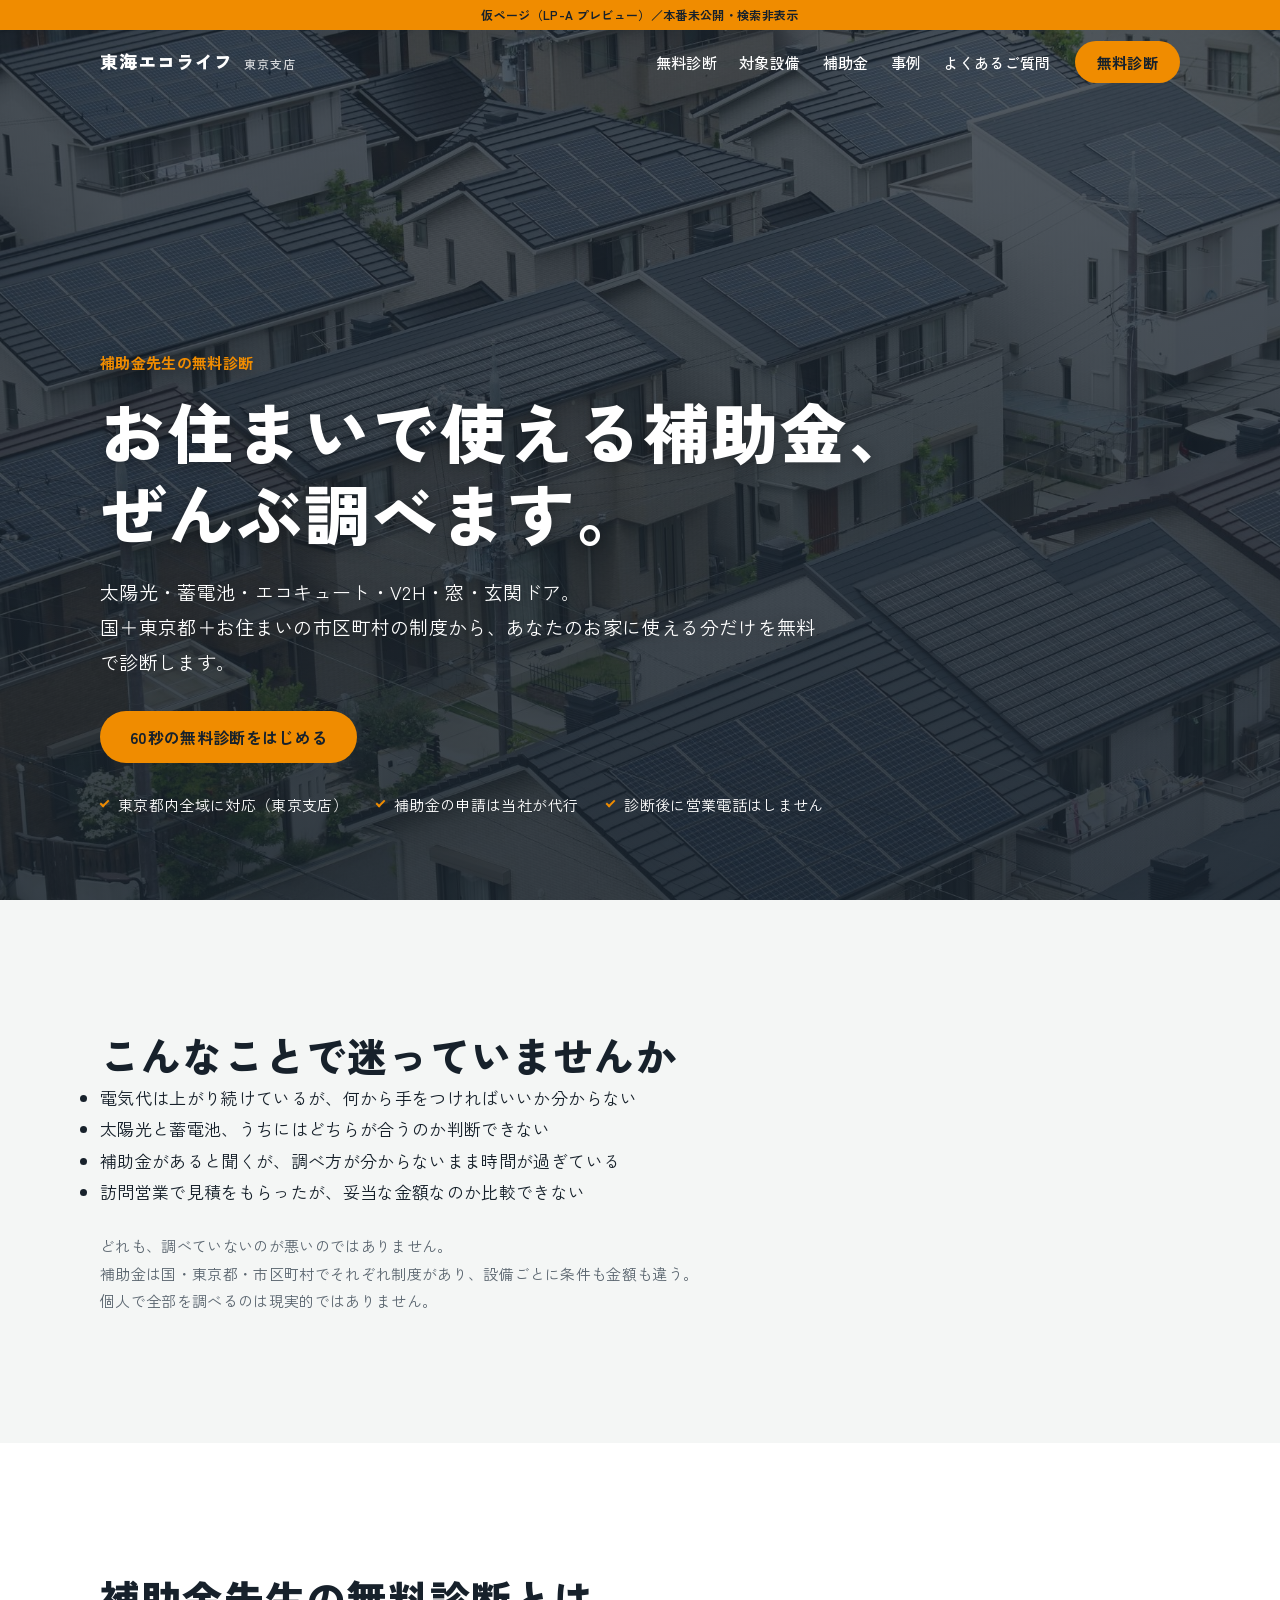
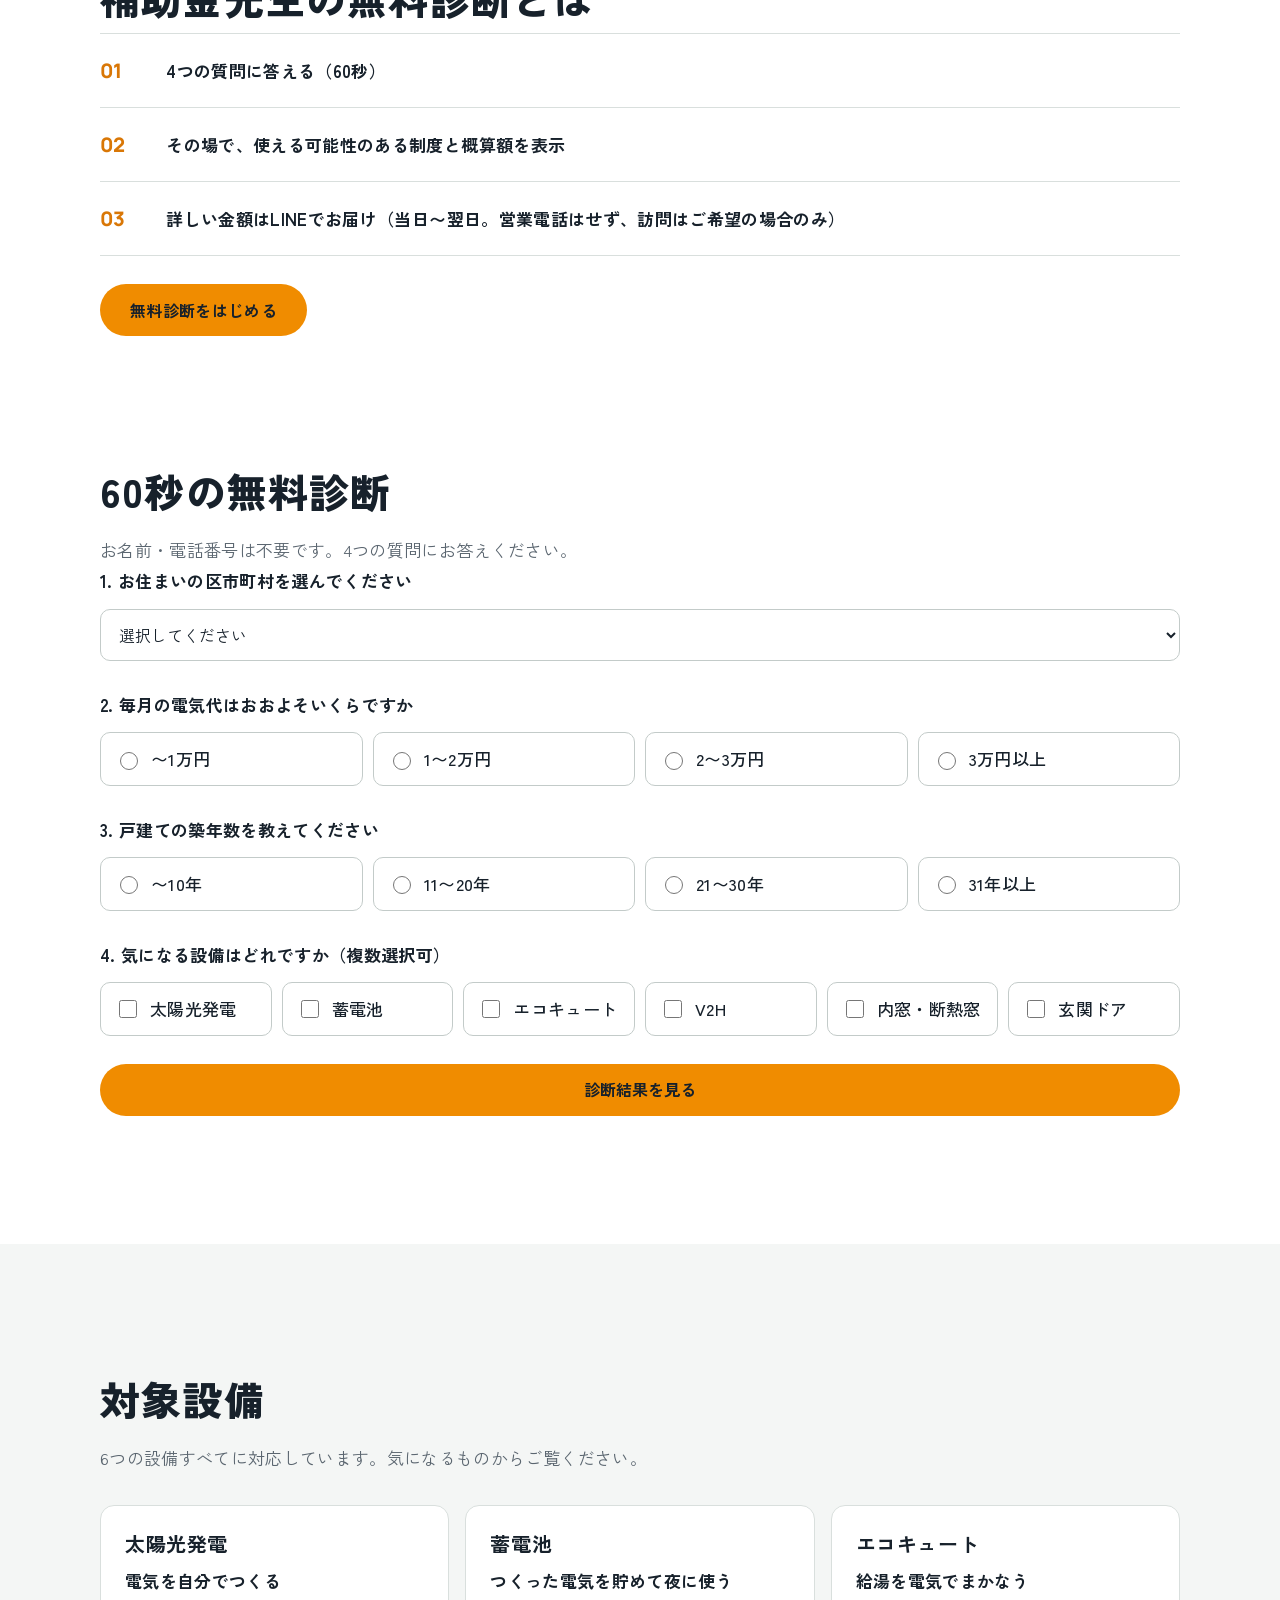
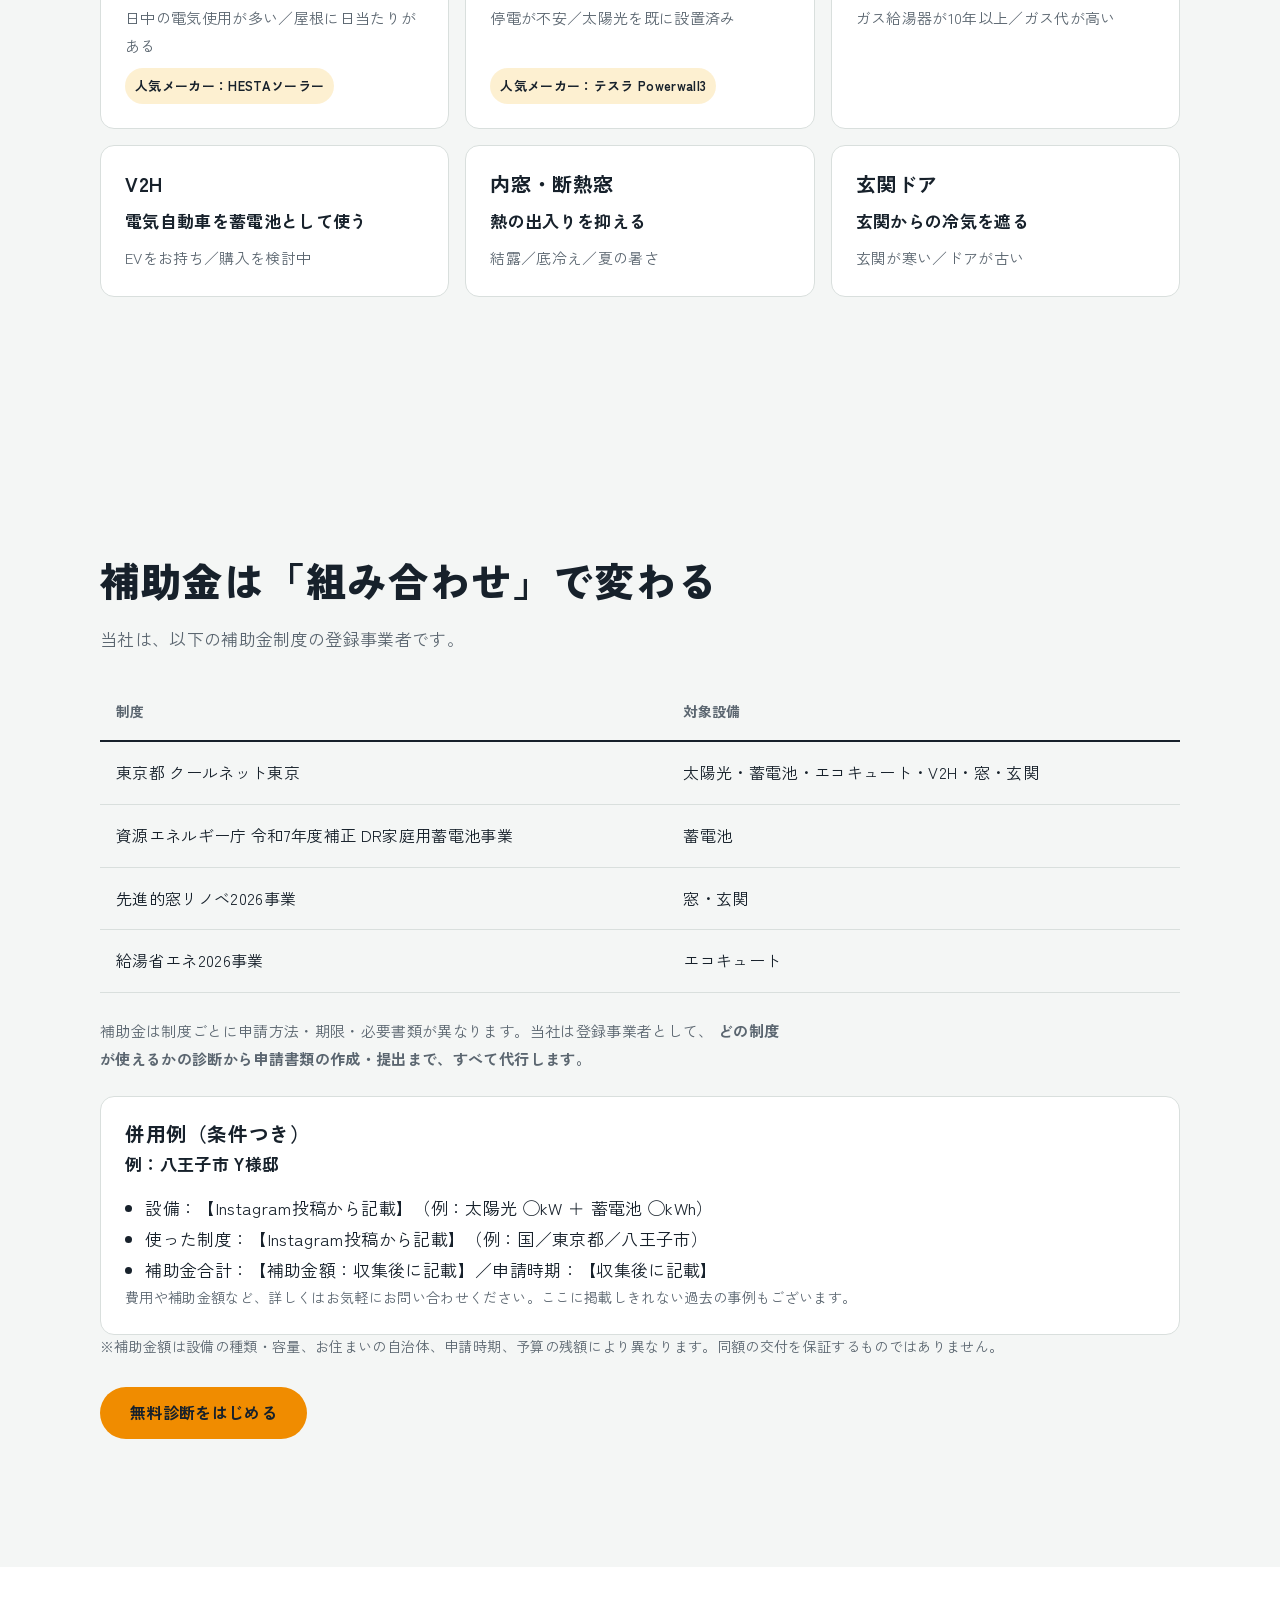
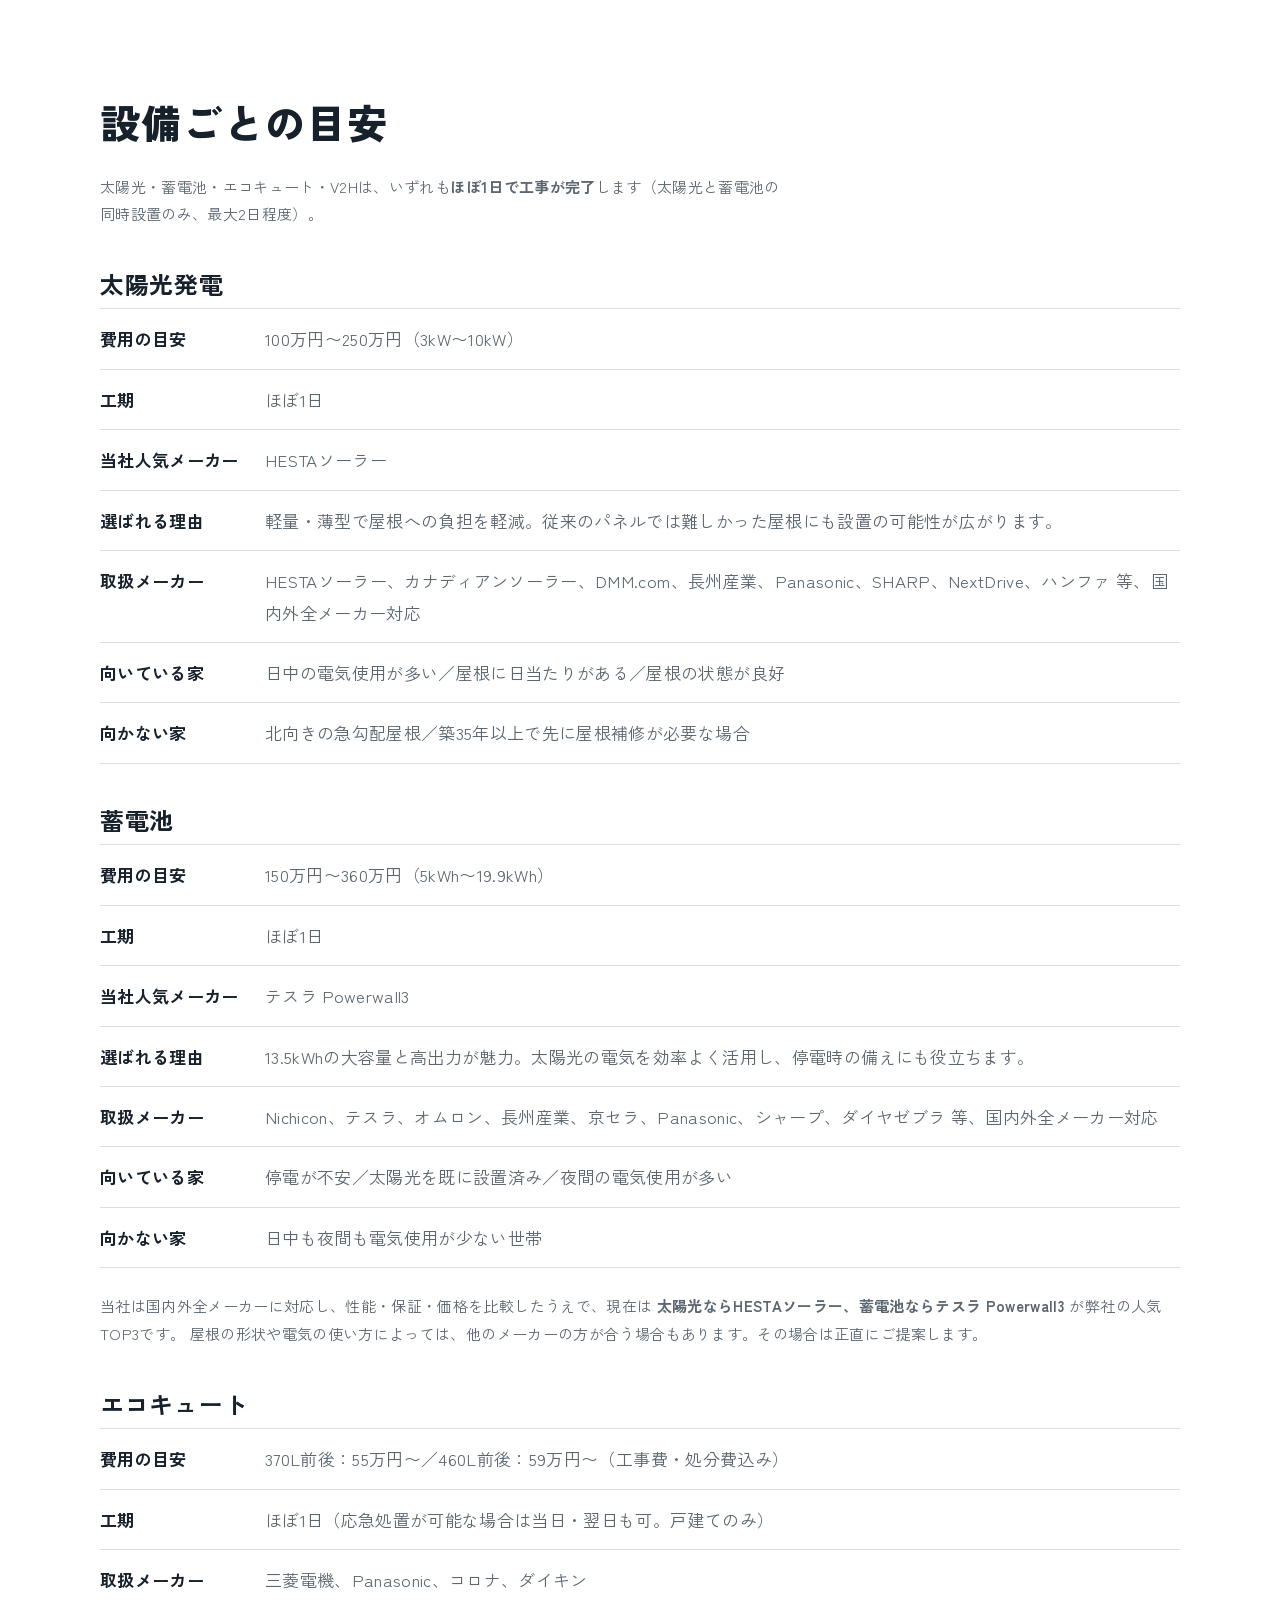
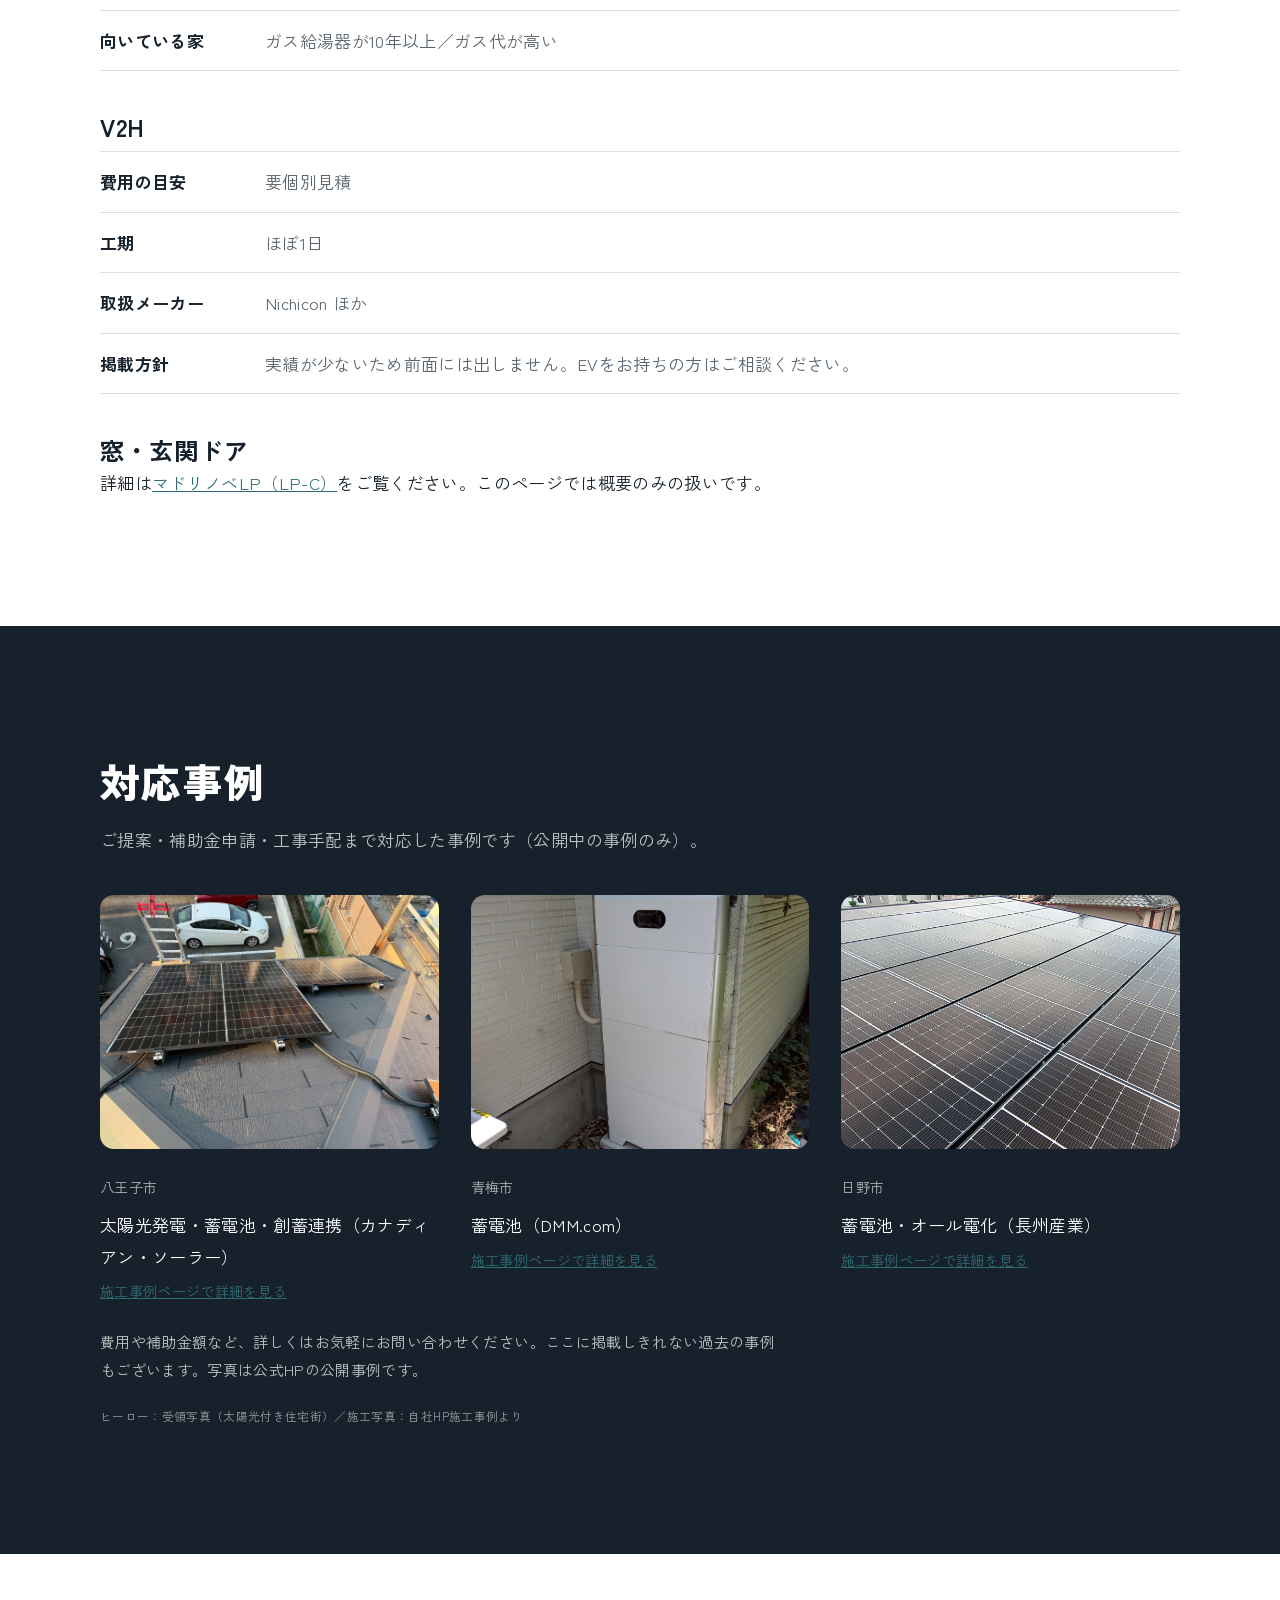
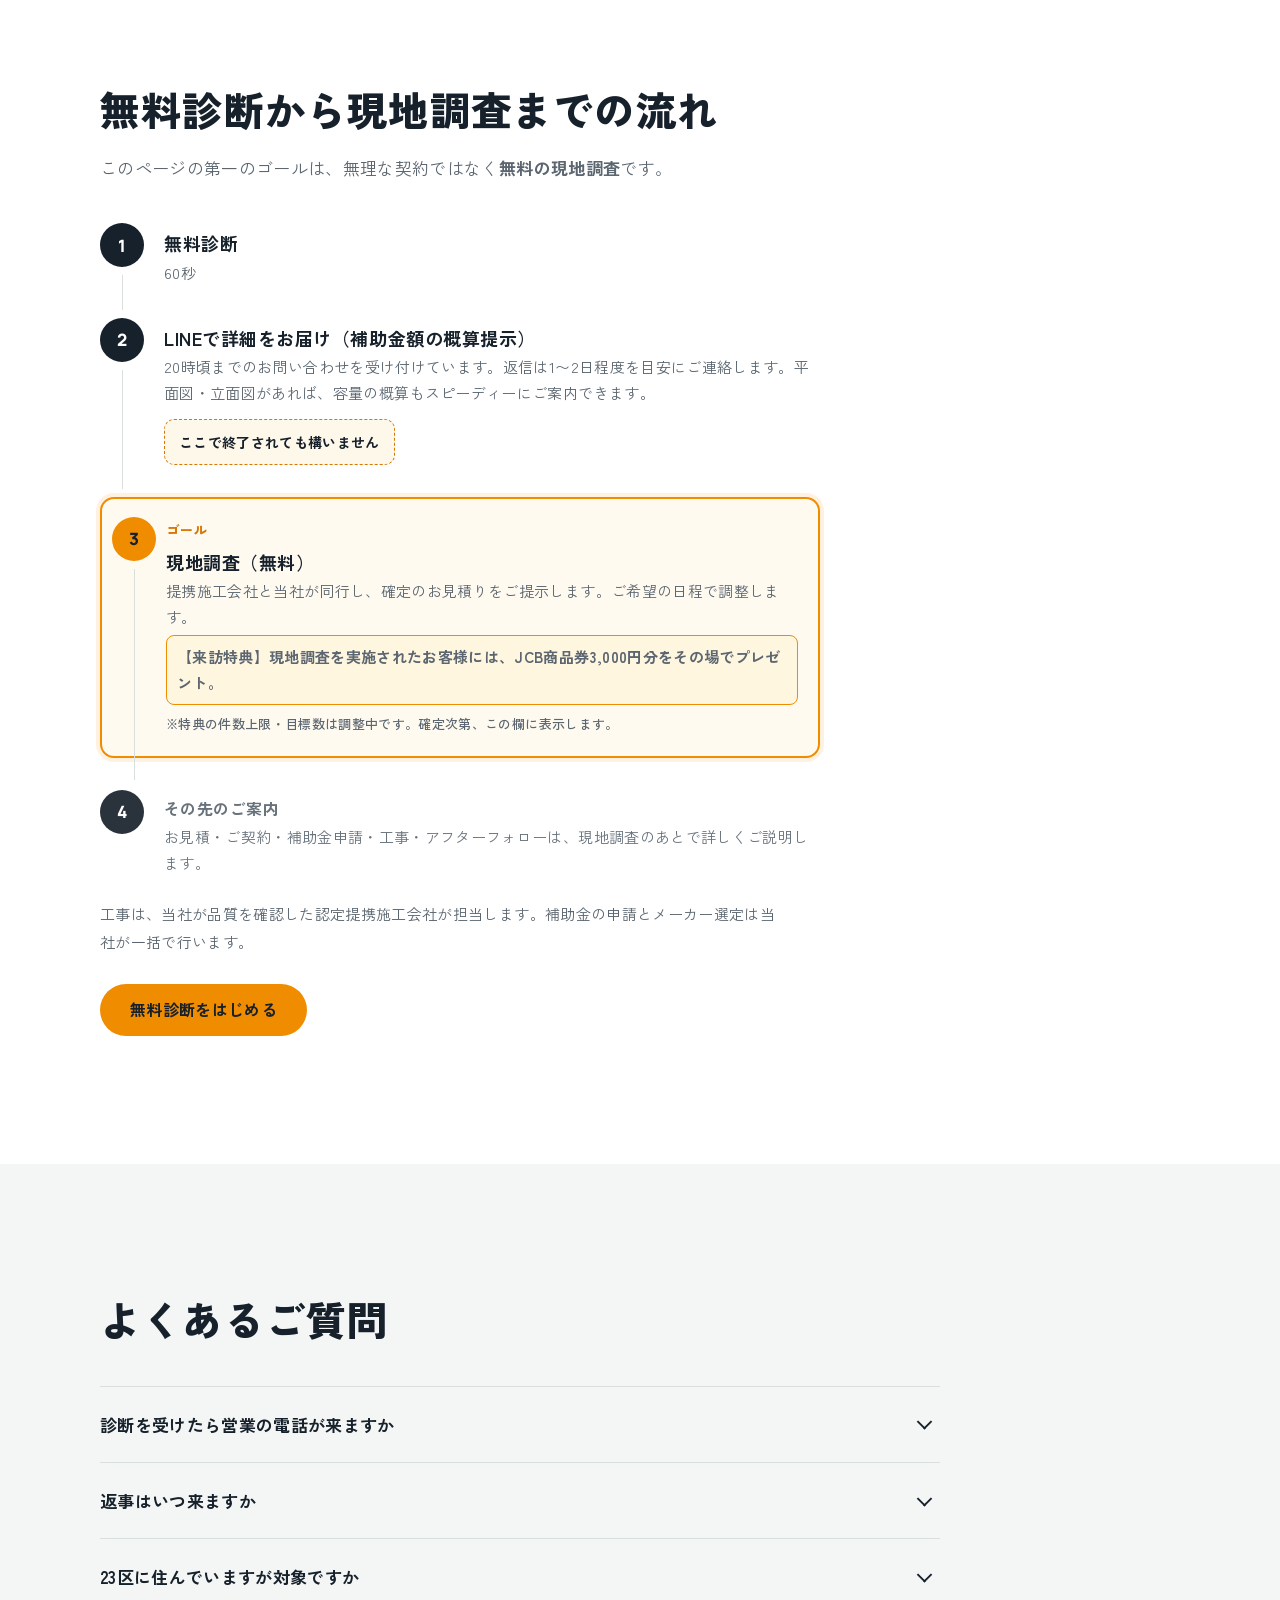
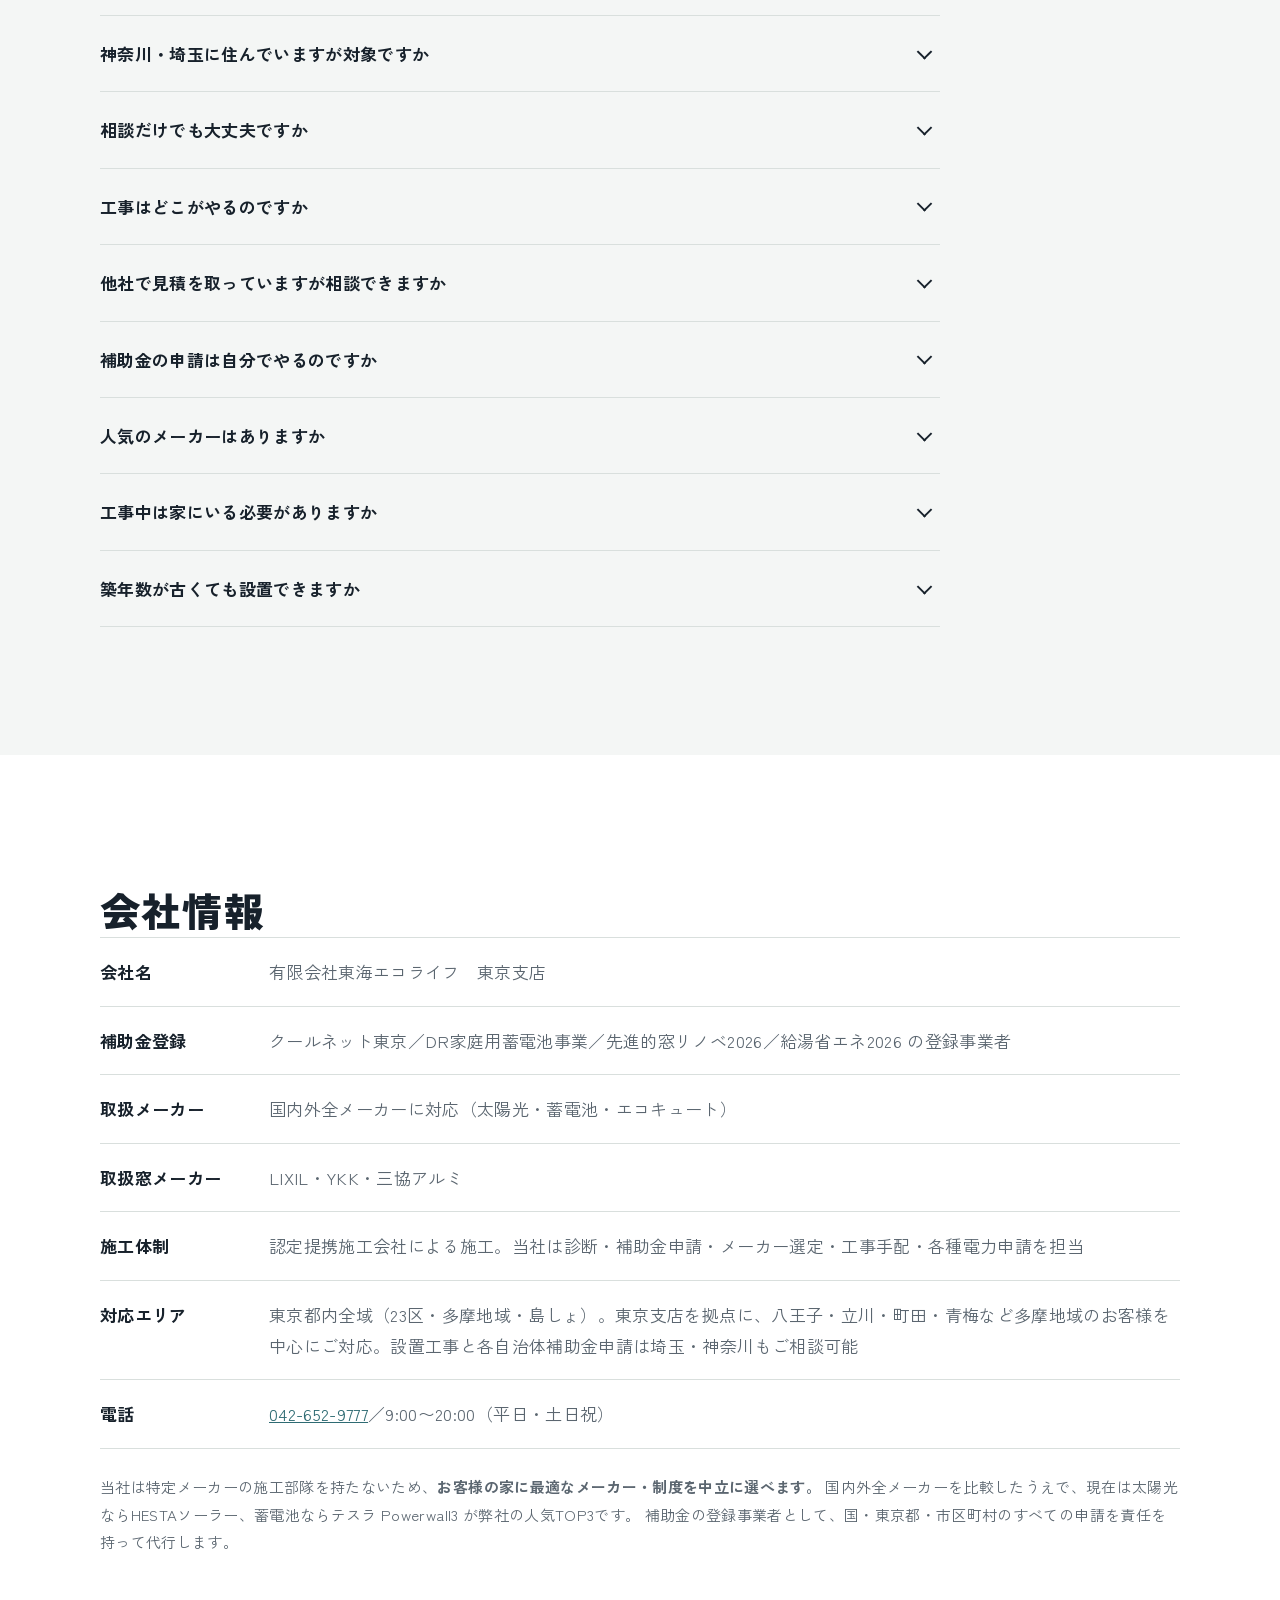
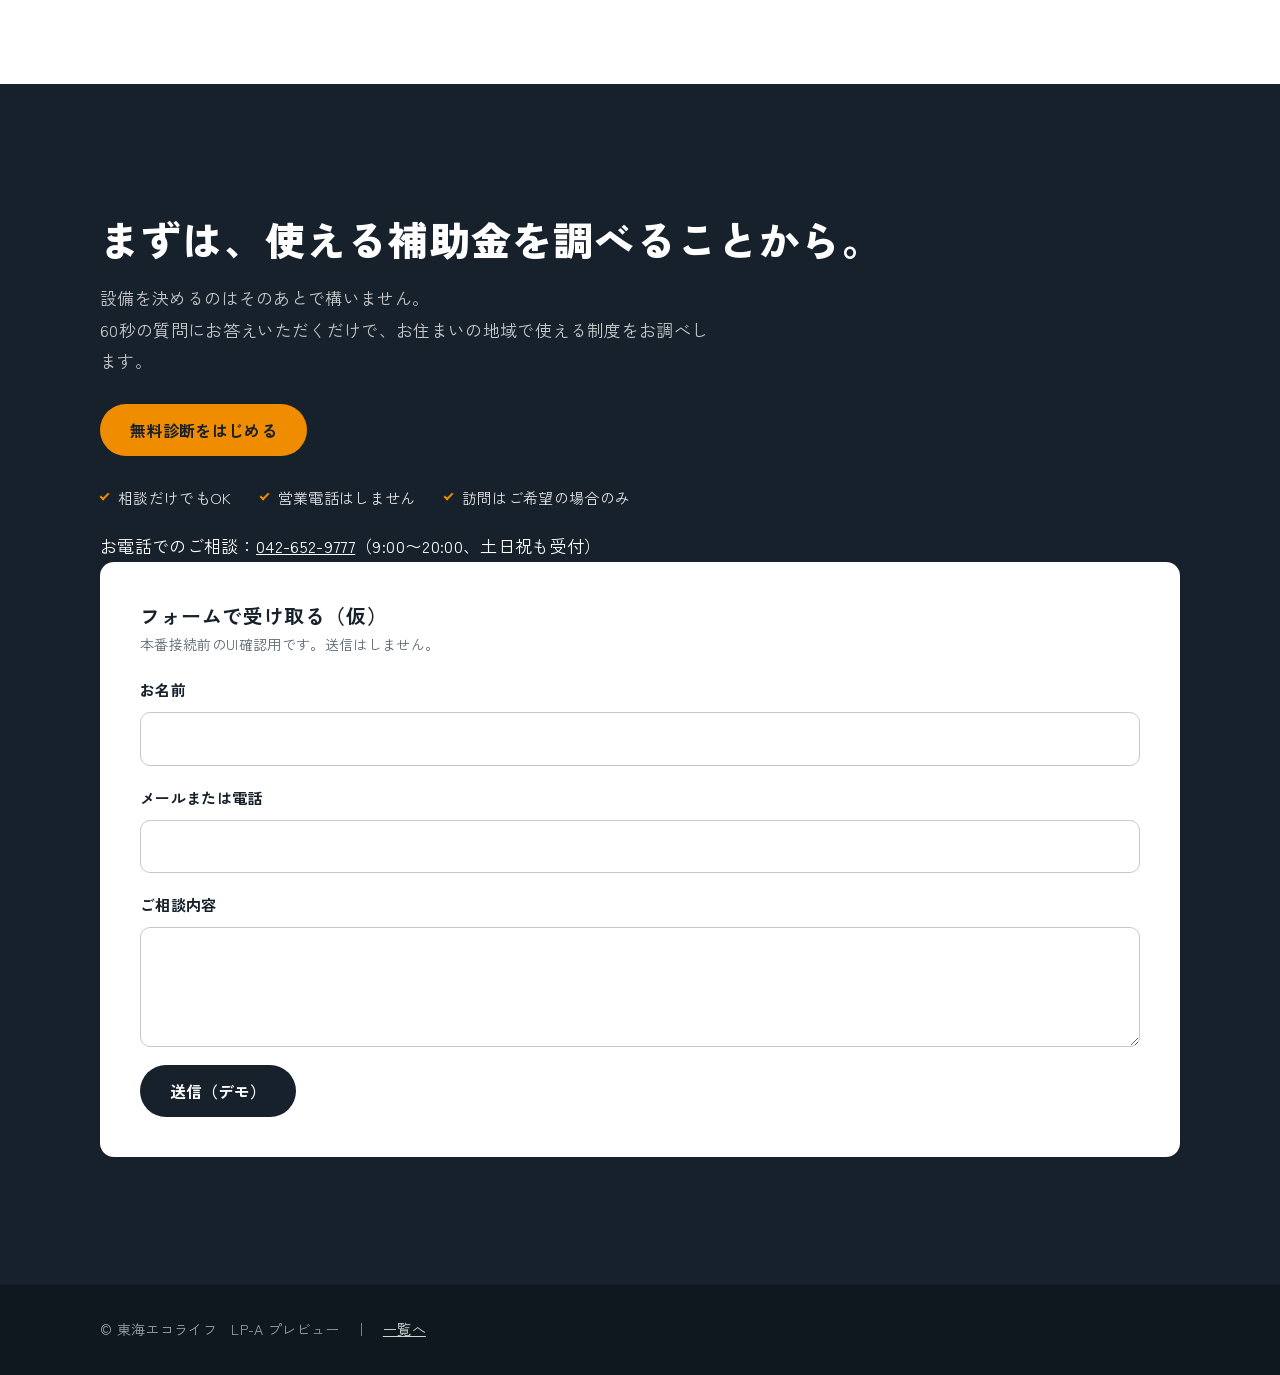
==== commit ad53754b: "Force fully vertical flow steps; bust CSS cache. Co-authored-by: Cursor <cursoragent@cursor.com>" ====
--- a/a/index.html
+++ b/a/index.html
@@ -10,7 +10,7 @@
   <link rel="preconnect" href="https://fonts.gstatic.com" crossorigin>
   <link href="https://fonts.googleapis.com/css2?family=Zen+Kaku+Gothic+New:wght@400;500;700;900&family=Manrope:wght@500;700;800&display=swap" rel="stylesheet">
   <link rel="stylesheet" href="../shared/shared.css">
-  <link rel="stylesheet" href="../shared/design.css?v=20261121">
+  <link rel="stylesheet" href="../shared/design.css?v=20261121-flow3">
 </head>
 <body class="lp-a">
   <div class="preview-banner" role="status">
--- a/shared/design.css
+++ b/shared/design.css
@@ -600,24 +600,32 @@
    ⑨ 流れ（番号は CSS カウンターで振る。区切り行は番号なし）
    ========================================================= */
 .flow { padding-top: 0; }
-.flow-list {
+/* 工程は必ず1列縦積み（横並び禁止） */
+.flow-list,
+.flow-list.flow-list--survey-goal {
   margin-top: 40px;
   list-style: none;
   counter-reset: step;
-  display: grid;
-  grid-template-columns: 1fr;
-  gap: 28px;
+  display: flex !important;
+  flex-direction: column !important;
+  flex-wrap: nowrap !important;
+  gap: 32px;
   align-items: stretch;
-  max-width: 960px;
+  max-width: 720px;
+  grid-template-columns: none !important;
 }
 .flow-list > li {
   position: relative;
-  display: grid;
-  grid-template-columns: minmax(0, 1fr) minmax(160px, 280px);
-  gap: 20px 28px;
-  align-items: start;
+  display: flex !important;
+  flex-direction: column !important;
+  gap: 16px;
+  width: 100%;
+  max-width: 100%;
   padding: 0 0 0 64px;
   min-height: 44px;
+  grid-column: auto !important;
+  grid-template-columns: none !important;
+  box-sizing: border-box;
 }
 .flow-list > li:not(.flow-list__pause) { counter-increment: step; }
 .flow-list > li:not(.flow-list__pause)::before {
@@ -634,12 +642,13 @@
   color: var(--white);
   font-family: var(--font-num);
   font-weight: 800;
+  z-index: 1;
 }
 .flow-list > li:not(.flow-list__pause)::after {
   content: "";
   position: absolute;
   top: 52px;
-  bottom: -20px;
+  bottom: -24px;
   left: 22px;
   width: 1px;
   background: var(--line);
@@ -647,9 +656,11 @@
 .flow-list > li:last-child::after { display: none; }
 .flow-list h3 { margin-top: 8px; font-size: 18px; }
 .flow-list p { margin-top: 4px; font-size: 15px; line-height: 1.75; color: var(--muted); }
-.flow-list__body { min-width: 0; }
+.flow-list__body { min-width: 0; width: 100%; }
 .flow-list__media {
   margin: 0;
+  width: 100%;
+  max-width: 560px;
   border-radius: 12px;
   overflow: hidden;
   background: var(--paper);
@@ -660,9 +671,6 @@
   height: auto;
   aspect-ratio: 4 / 3;
   object-fit: cover;
-}
-.flow-list > li:not(:has(.flow-list__media)) {
-  grid-template-columns: 1fr;
 }
 .flow-list__pause {
   display: block;
@@ -698,11 +706,8 @@
   font-size: 14px;
 }
 
-.flow-list--survey-goal {
-  grid-template-columns: 1fr;
-}
 .flow-list__goal {
-  padding: 20px 18px 18px 64px !important;
+  padding: 20px 20px 20px 64px !important;
   border: 2px solid var(--sun);
   border-radius: 14px;
   background: #fffaf0;
@@ -749,23 +754,25 @@
   border-radius: 12px;
 }
 
-/* 工事の流れ（縦並び＋横に画像） */
+/* 工事の流れ：工程ごとに縦積み（テキストの下に画像） */
 .work-steps {
   margin-top: 36px;
   list-style: none;
   counter-reset: work;
-  display: grid;
-  gap: 24px;
-  max-width: 960px;
+  display: flex !important;
+  flex-direction: column !important;
+  gap: 28px;
+  max-width: 720px;
 }
 .work-step {
   position: relative;
-  display: grid;
-  grid-template-columns: minmax(0, 1fr) minmax(160px, 280px);
-  gap: 20px 28px;
-  align-items: center;
+  display: flex !important;
+  flex-direction: column !important;
+  gap: 14px;
+  width: 100%;
   padding: 0 0 0 64px;
   counter-increment: work;
+  box-sizing: border-box;
 }
 .work-step::before {
   content: counter(work);
@@ -786,7 +793,7 @@
   content: "";
   position: absolute;
   top: 52px;
-  bottom: -16px;
+  bottom: -20px;
   left: 22px;
   width: 1px;
   background: var(--line);
@@ -804,6 +811,8 @@
 }
 .work-step__media {
   margin: 0;
+  width: 100%;
+  max-width: 560px;
   border-radius: 12px;
   overflow: hidden;
   background: var(--paper);
@@ -814,16 +823,6 @@
   height: auto;
   aspect-ratio: 4 / 3;
   object-fit: cover;
-}
-
-@media (max-width: 900px) {
-  .flow-list > li,
-  .work-step {
-    grid-template-columns: 1fr;
-    gap: 14px;
-  }
-  .flow-list__media,
-  .work-step__media { max-width: 420px; }
 }
 
 /* =========================================================
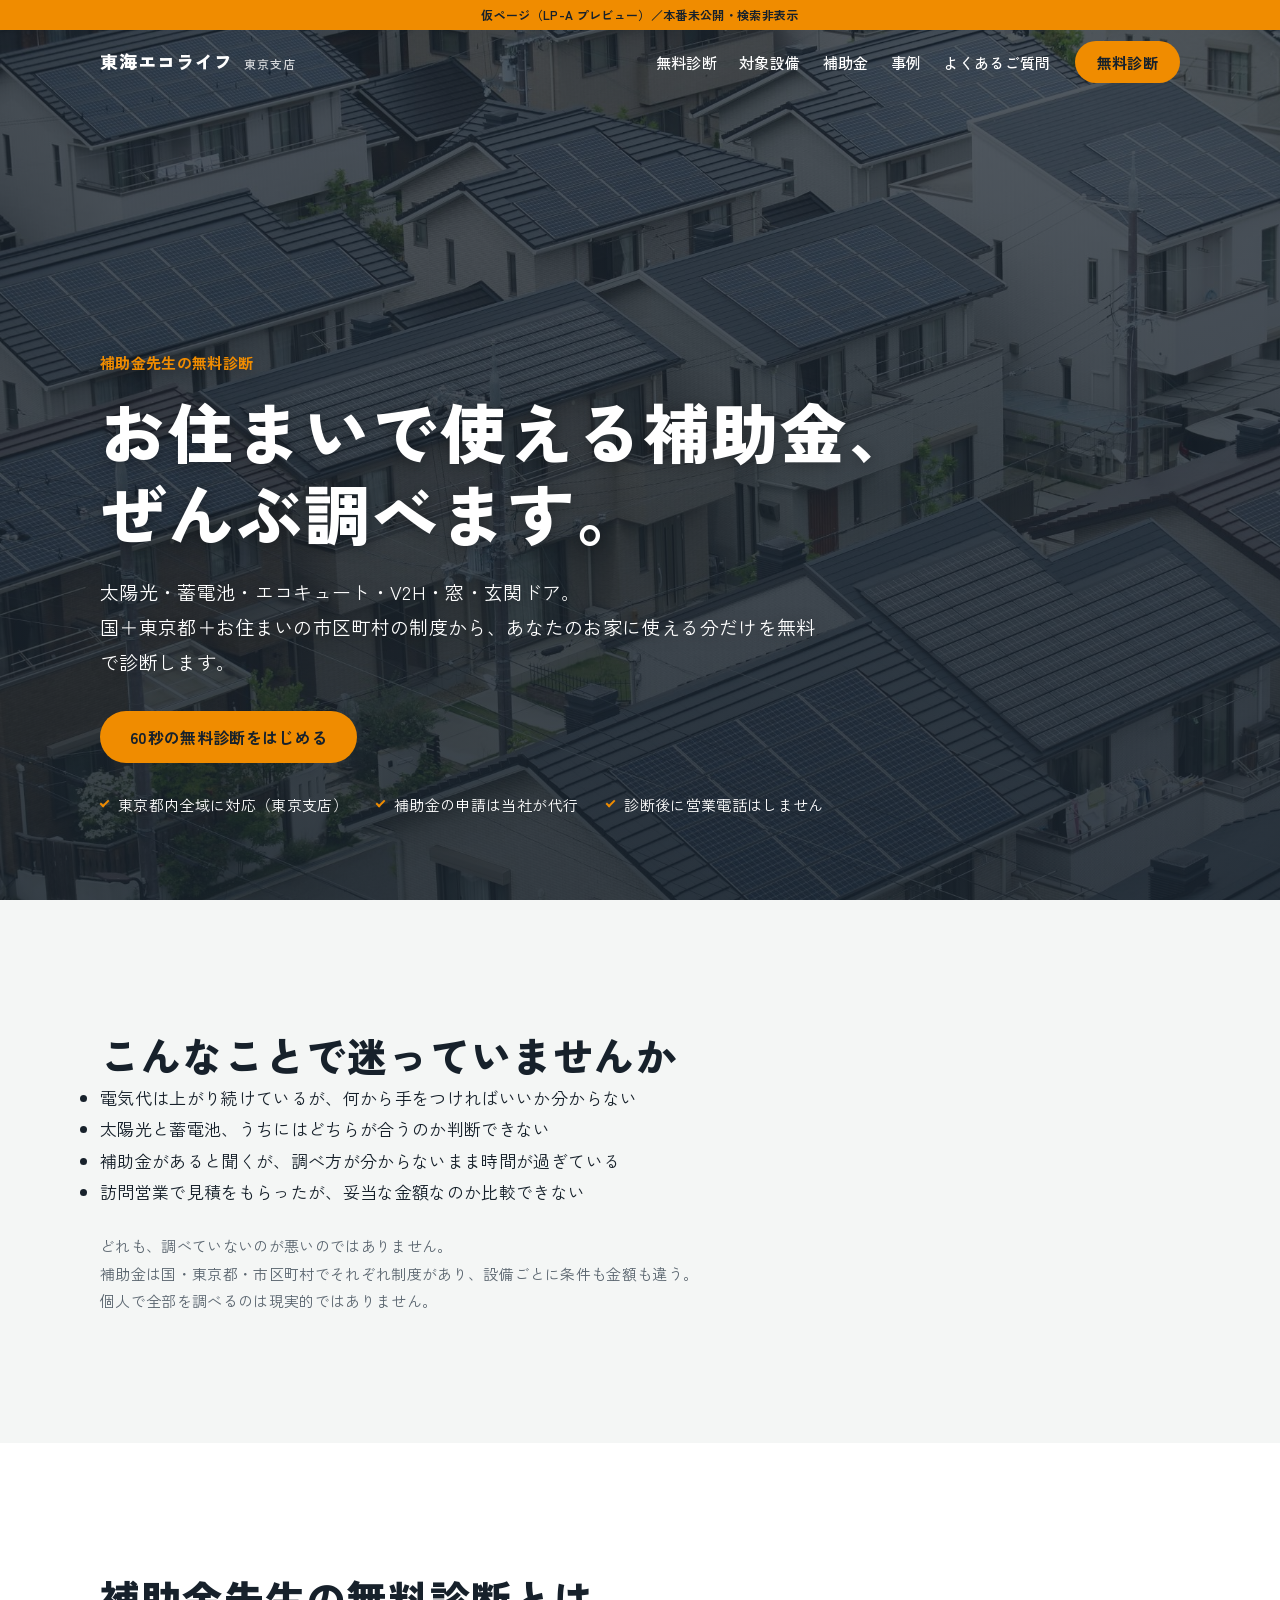
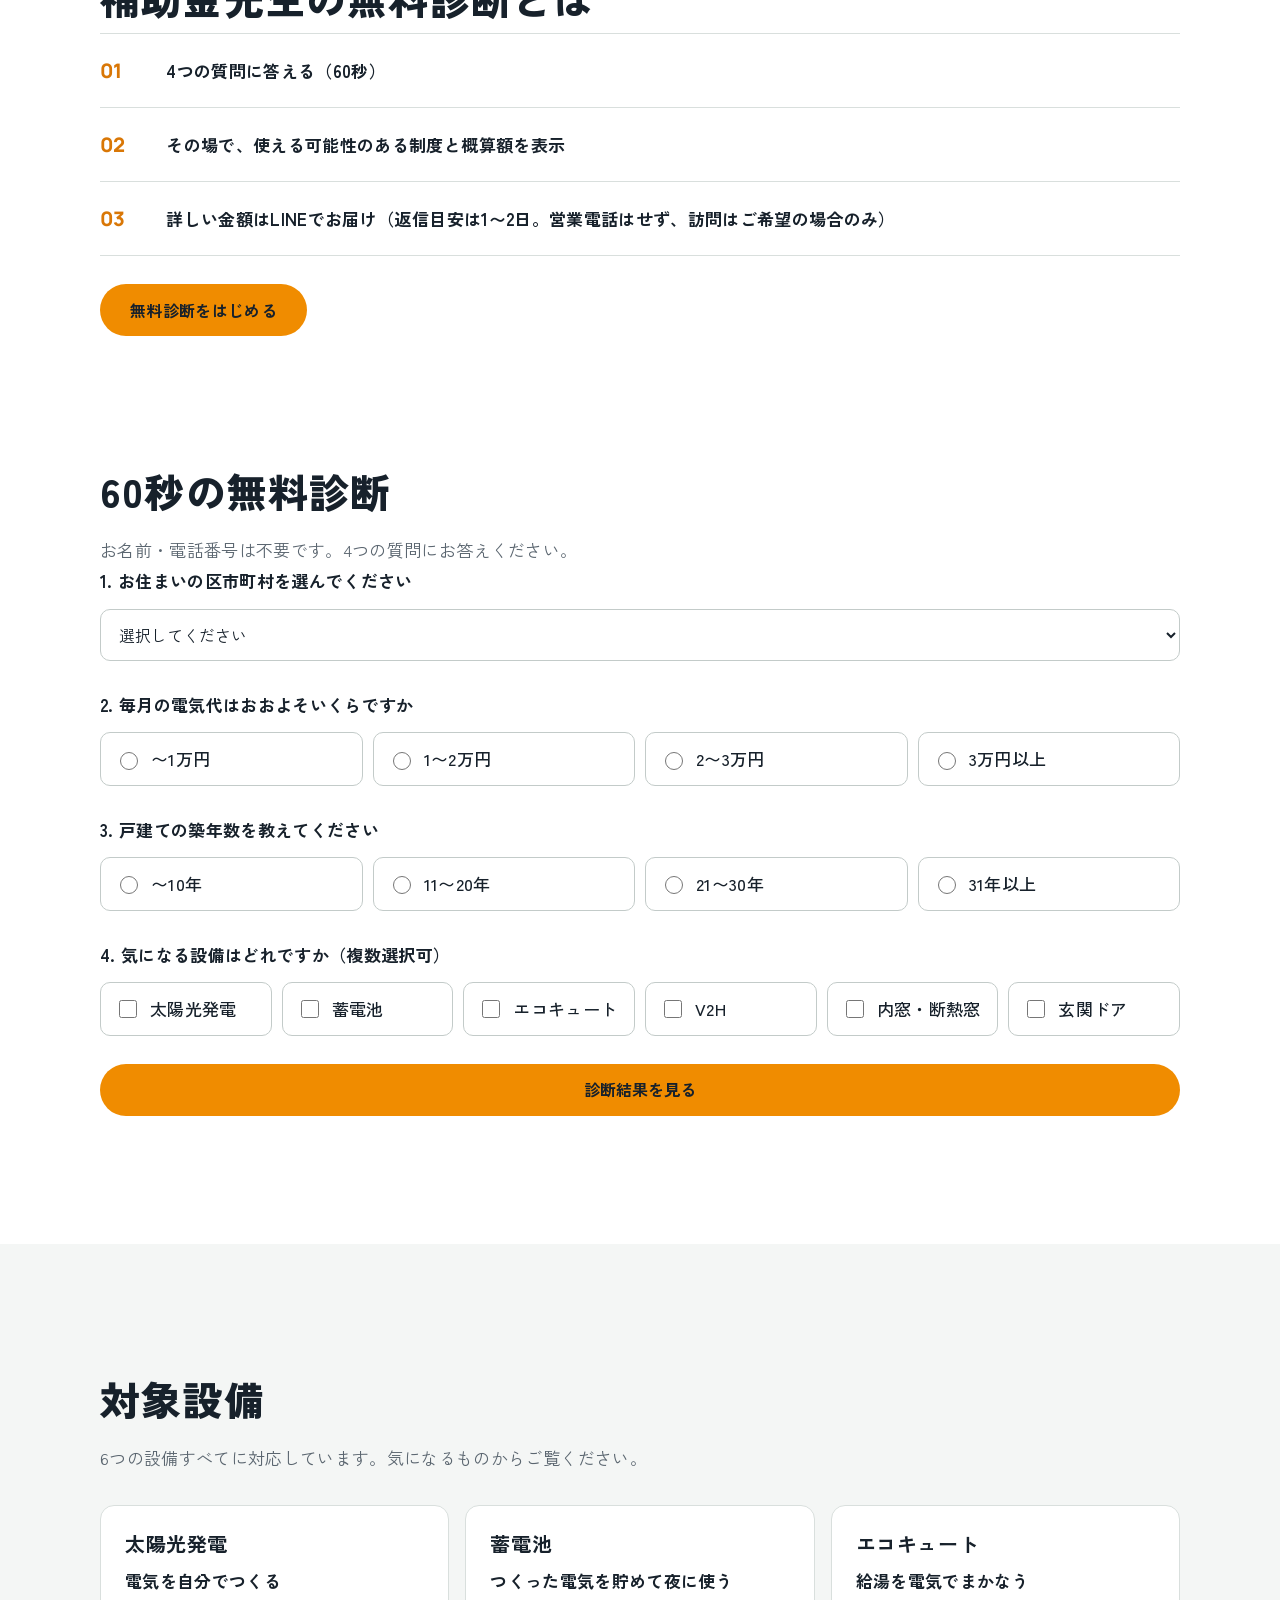
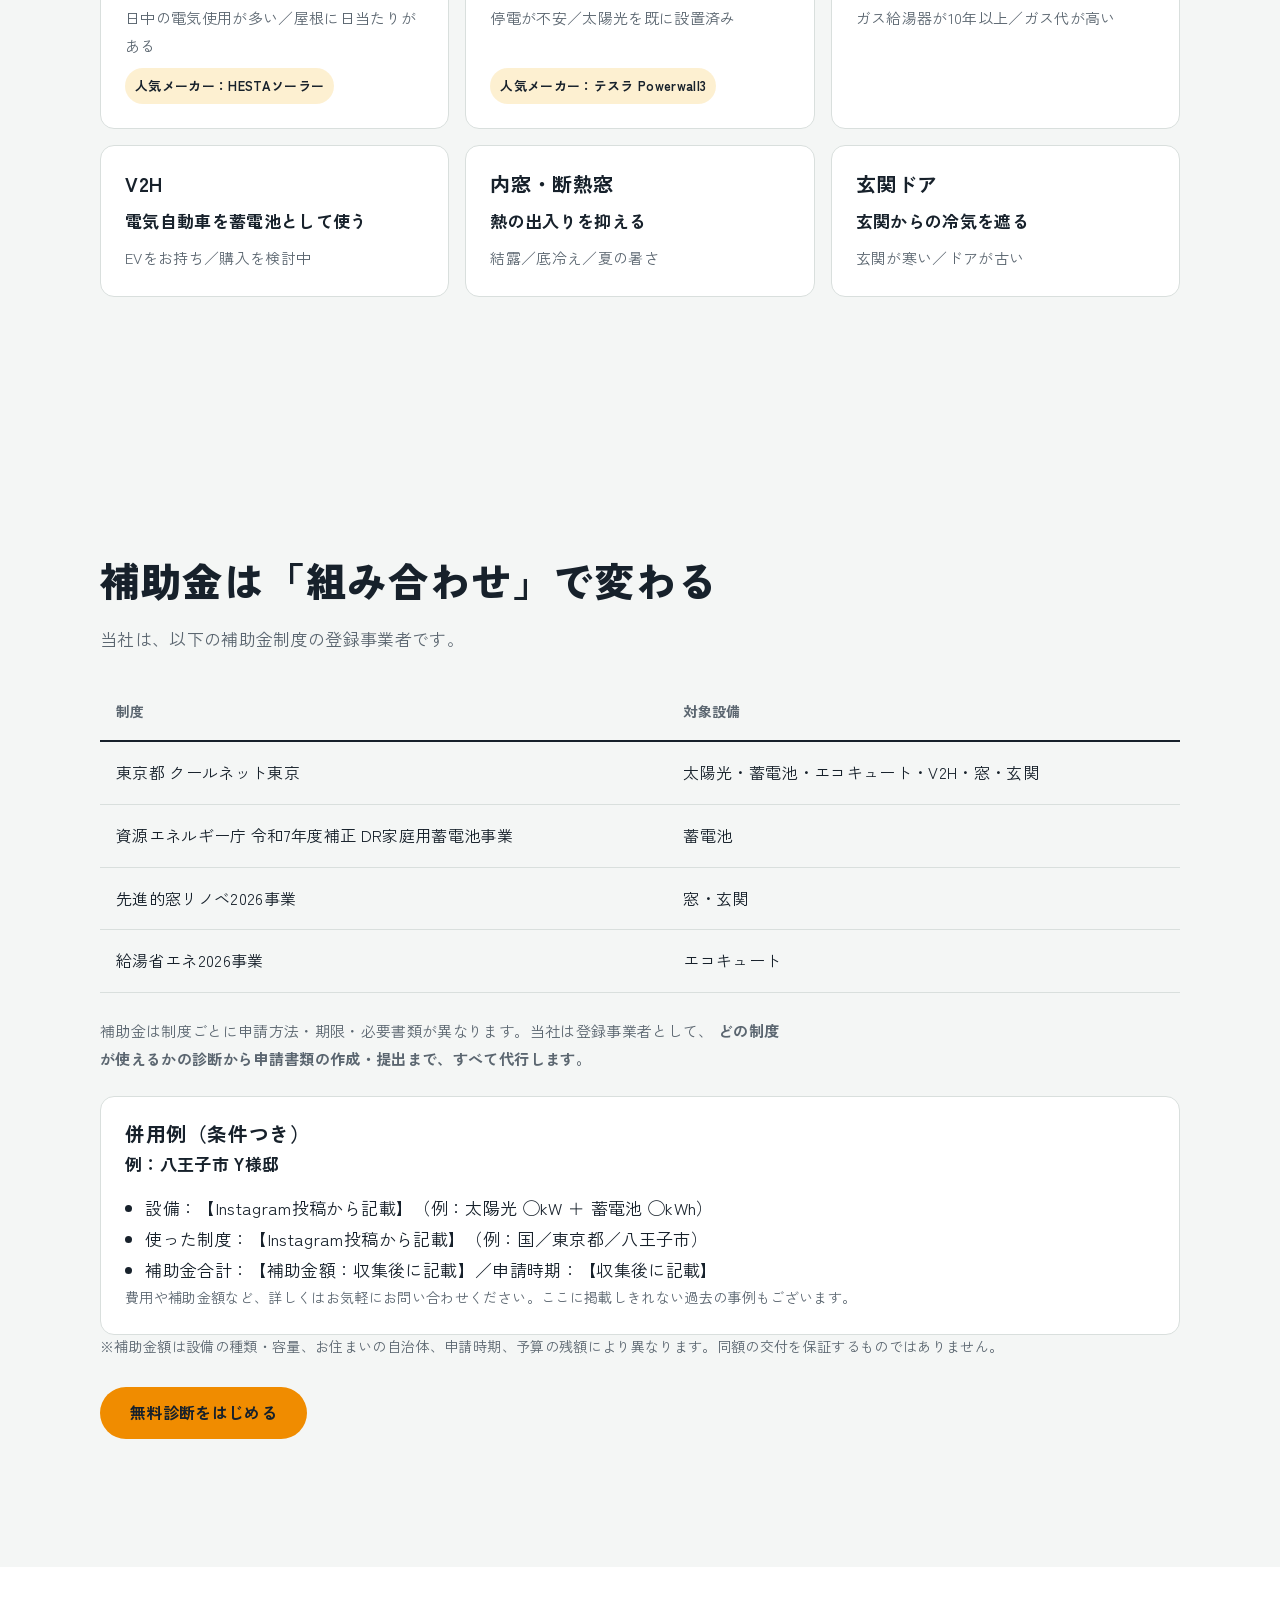
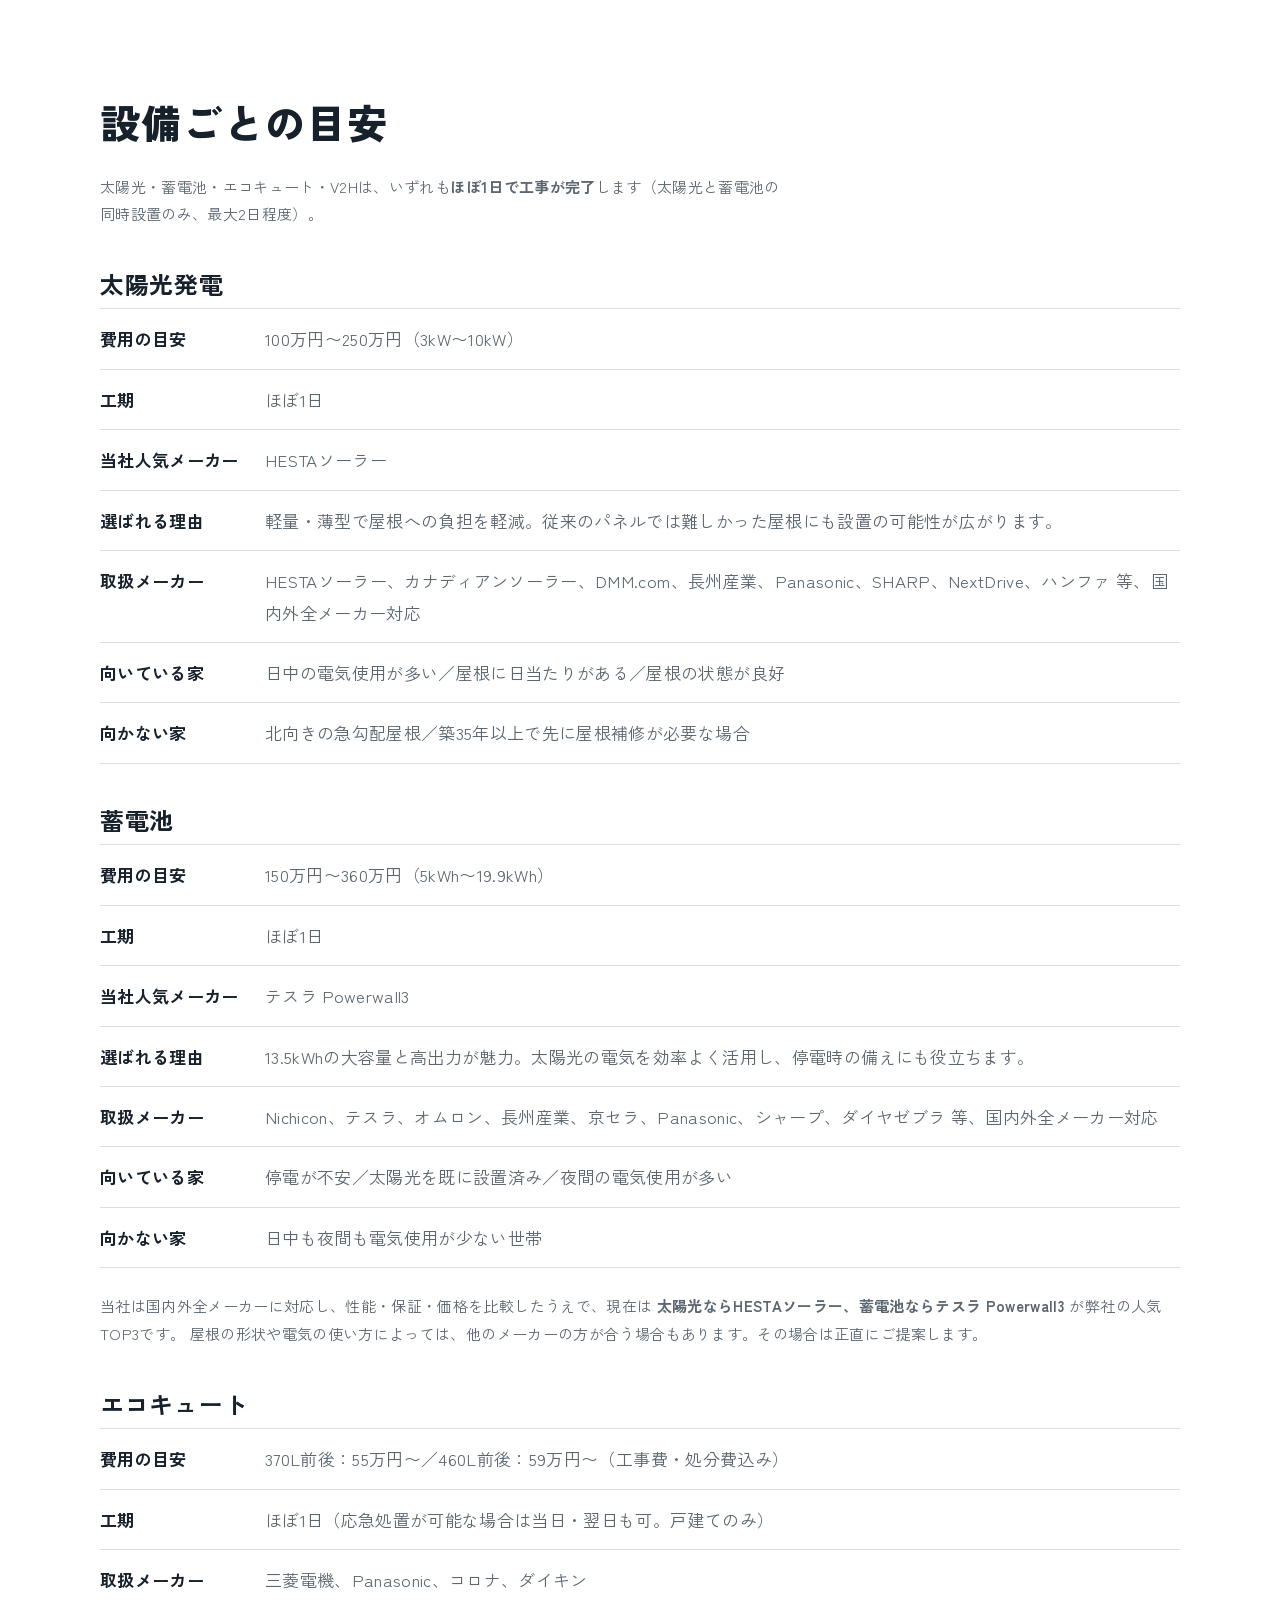
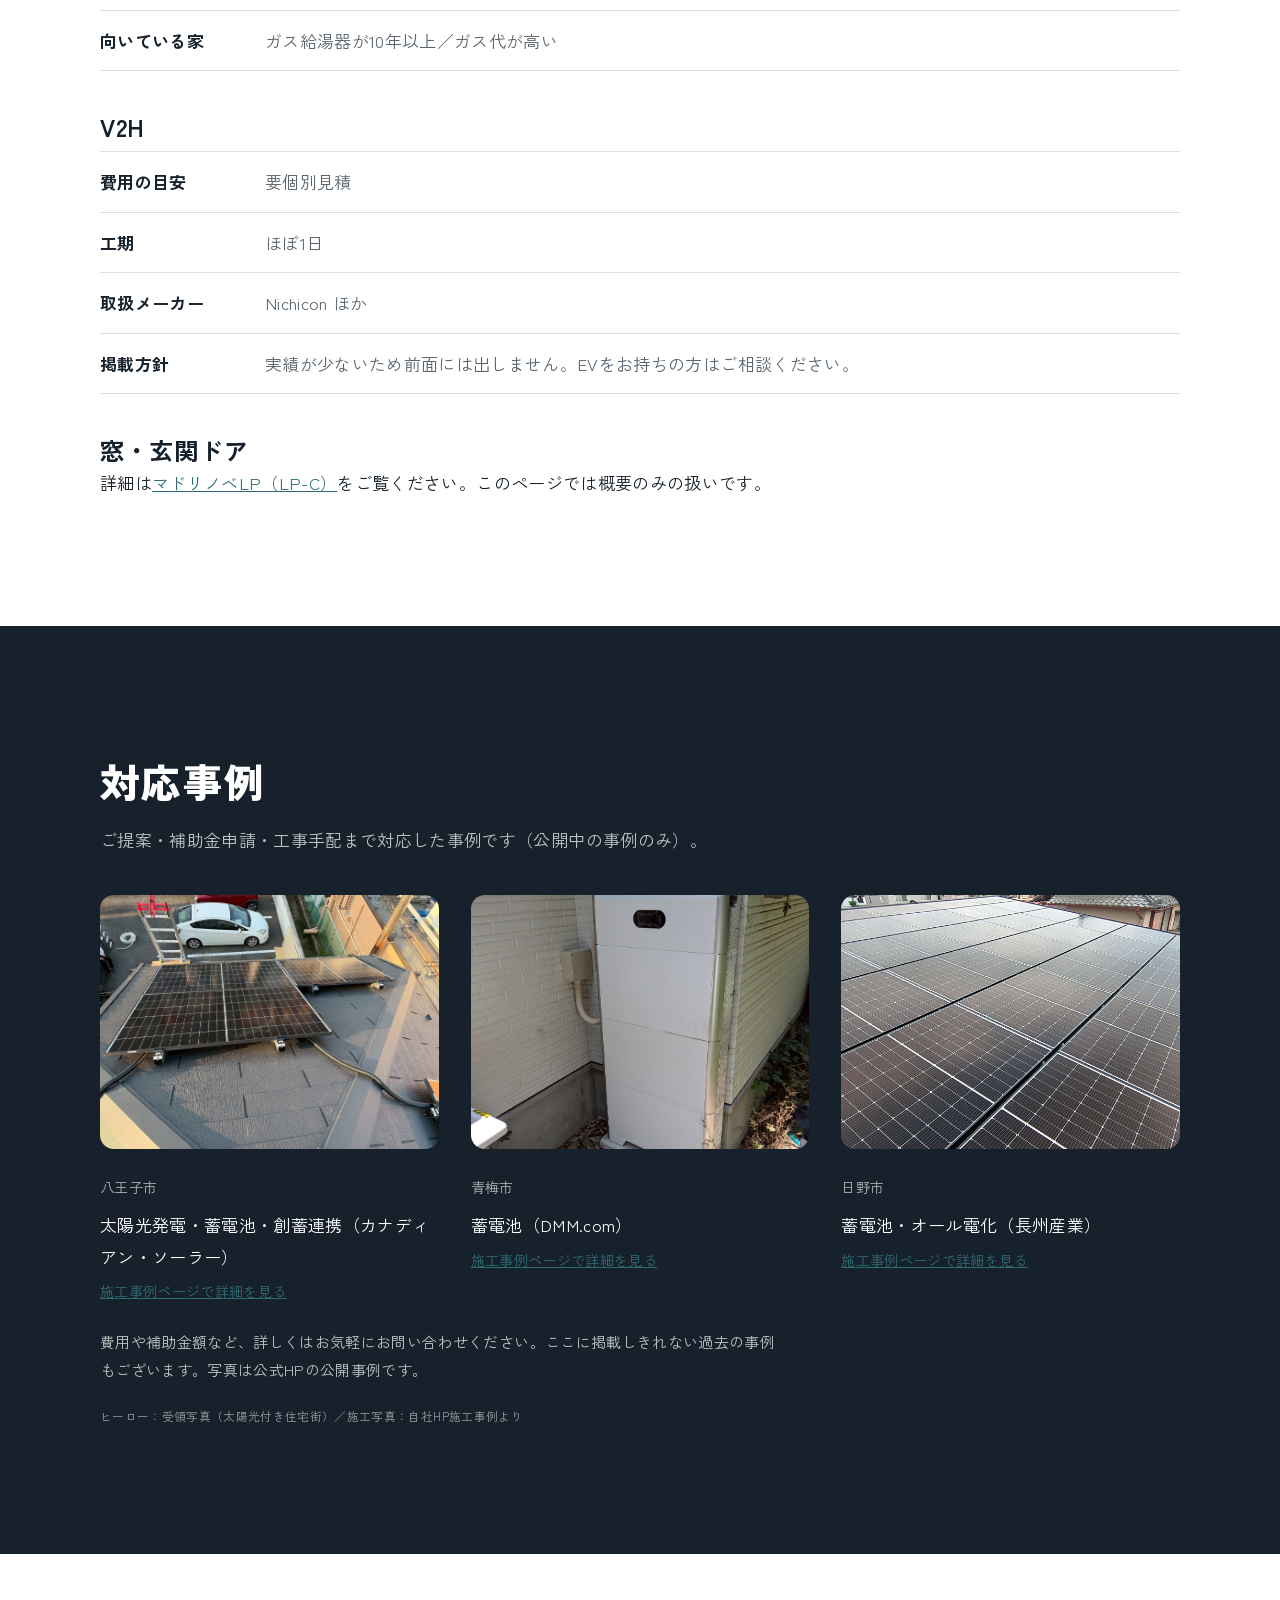
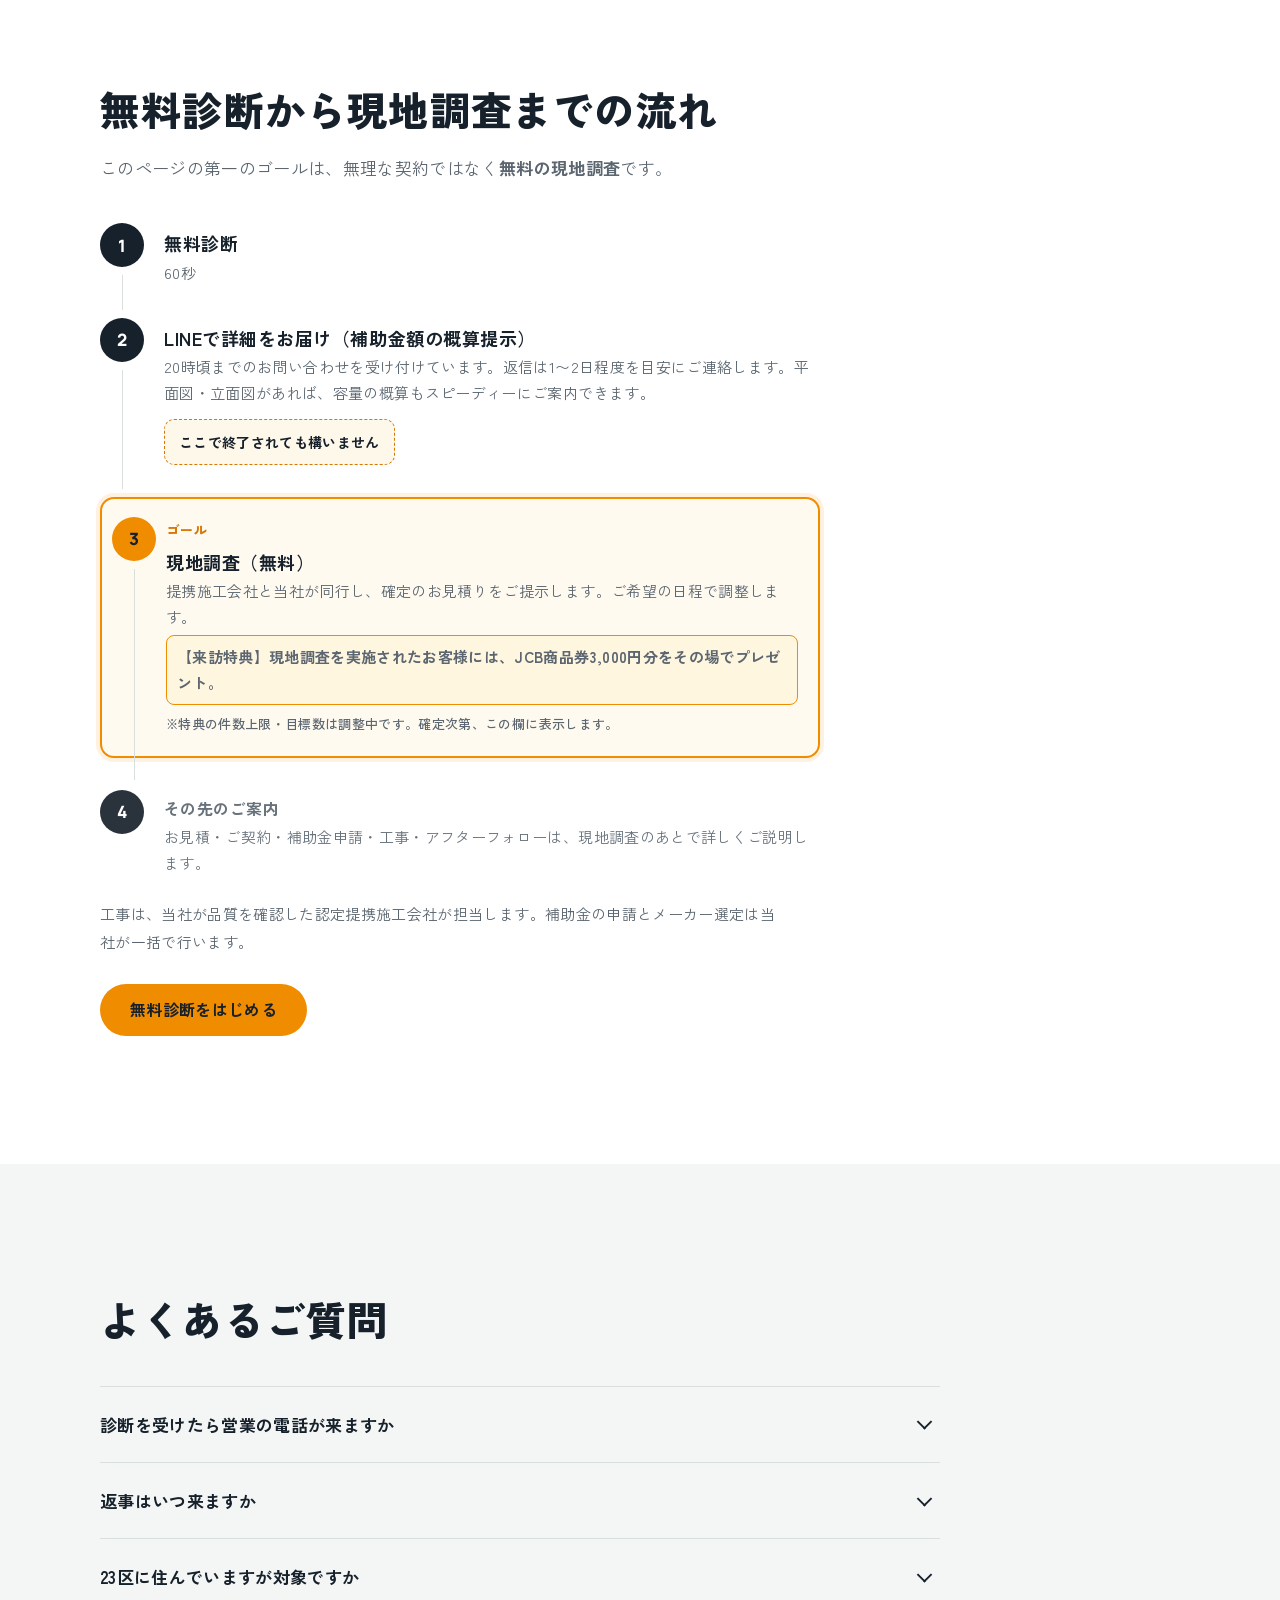
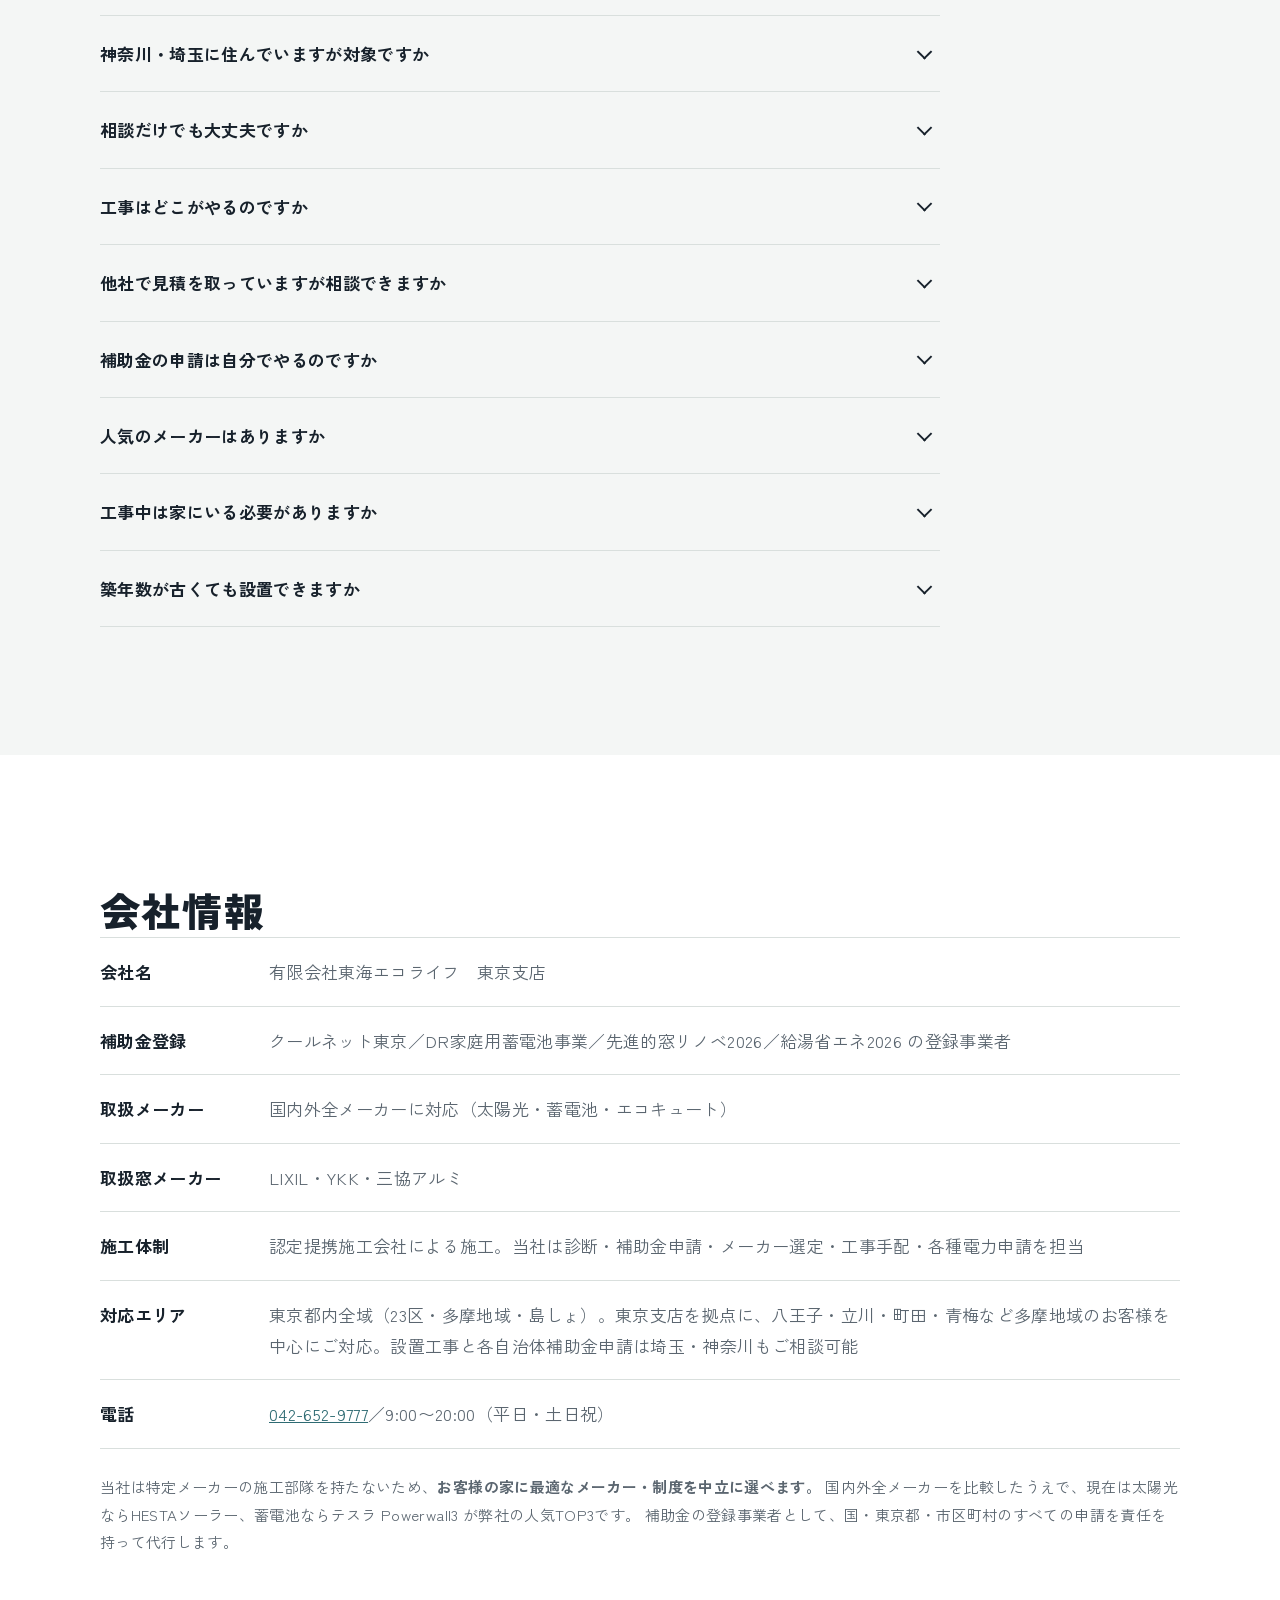
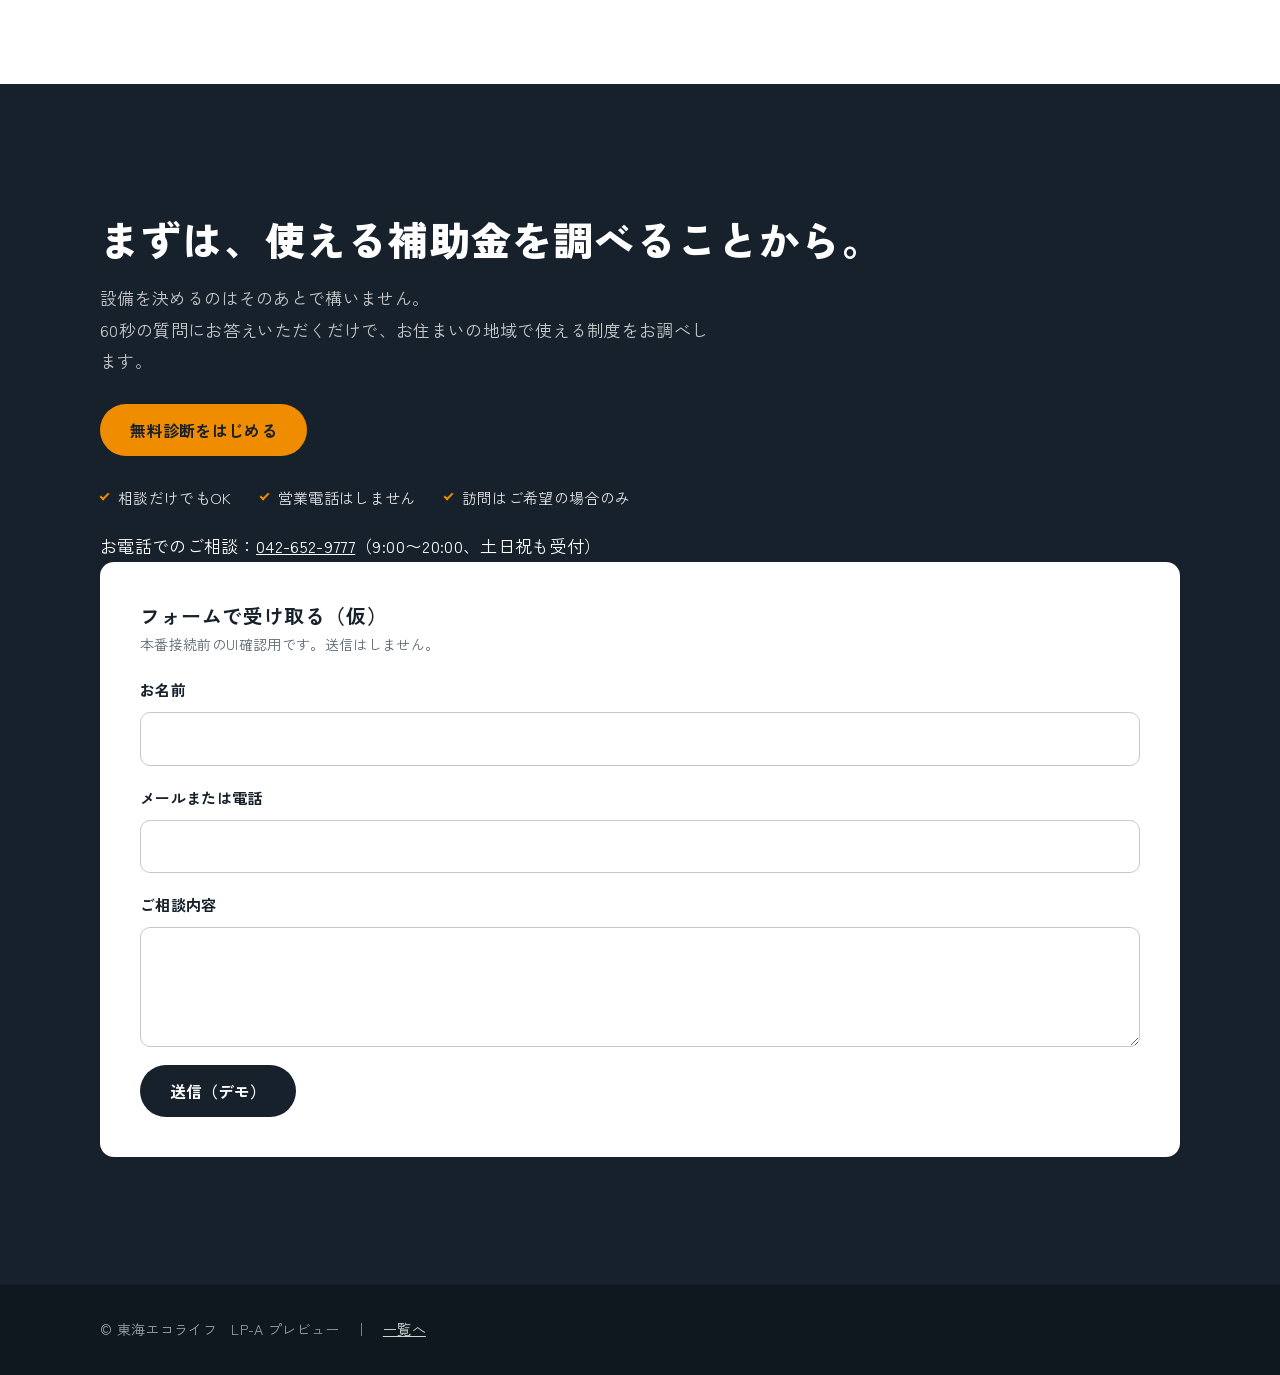
==== commit d8062f53: "Align reply timing copy to 1–2 days across all LPs. Co-authored-by: Cursor <cursoragent@cursor.com>" ====
--- a/a/index.html
+++ b/a/index.html
@@ -9,8 +9,8 @@
   <link rel="preconnect" href="https://fonts.googleapis.com">
   <link rel="preconnect" href="https://fonts.gstatic.com" crossorigin>
   <link href="https://fonts.googleapis.com/css2?family=Zen+Kaku+Gothic+New:wght@400;500;700;900&family=Manrope:wght@500;700;800&display=swap" rel="stylesheet">
-  <link rel="stylesheet" href="../shared/shared.css">
-  <link rel="stylesheet" href="../shared/design.css?v=20261121-flow3">
+  <link rel="stylesheet" href="../shared/shared.css?v=20261121-img1">
+  <link rel="stylesheet" href="../shared/design.css?v=20261121-img1">
 </head>
 <body class="lp-a">
   <div class="preview-banner" role="status">
@@ -94,7 +94,7 @@
           </li>
           <li class="steps__item">
             <span class="steps__num">03</span>
-            <p class="steps__body">詳しい金額はLINEでお届け（当日〜翌日。営業電話はせず、訪問はご希望の場合のみ）</p>
+            <p class="steps__body">詳しい金額はLINEでお届け（返信目安は1〜2日。営業電話はせず、訪問はご希望の場合のみ）</p>
           </li>
         </ol>
         <div class="cta-block">
@@ -201,7 +201,7 @@
             <p class="tiny">※金額は設備容量・申請時期・予算の残額により変動します。正確な金額は個別の診断が必要です。</p>
             <div class="result-cta">
               <a class="btn btn--line" href="https://line.me/" target="_blank" rel="noopener">LINEで正確な金額を受け取る</a>
-              <p class="tiny">当日〜翌日にご返信します（20時頃までのお問い合わせは、当日中にご返信できることがほとんどです）。営業電話はいたしません。</p>
+              <p class="tiny">20時頃までのお問い合わせを受け付けております。返信は1〜2日程度を目安にご連絡します。営業電話はいたしません。</p>
               <p class="result-alt">
                 LINEをお使いでない方：
                 <a href="#contact-form">フォームで受け取る</a>
--- a/shared/shared.css
+++ b/shared/shared.css
@@ -98,7 +98,7 @@
 .image-row img {
   display: block;
   width: 100%;
-  height: 100%;
+  height: auto;
   object-fit: cover;
   border-radius: var(--radius);
   aspect-ratio: 16 / 9;
@@ -356,13 +356,18 @@
 
 .image-row {
   display: grid;
-  gap: 14px;
+  gap: 20px;
   grid-template-columns: repeat(auto-fit, minmax(220px, 1fr));
   margin-top: 20px;
+  align-items: start;
 }
 
 .image-row figure {
+  display: flex;
+  flex-direction: column;
+  gap: 8px;
   margin: 0;
+  min-width: 0;
 }
 
 .maker-grid {
--- a/shared/design.css
+++ b/shared/design.css
@@ -1021,13 +1021,27 @@
   margin-top: 28px;
   display: grid;
   grid-template-columns: 1fr 1fr;
-  gap: 16px;
+  gap: 24px 16px;
+  align-items: start;
+}
+.image-row figure {
+  display: flex;
+  flex-direction: column;
+  gap: 8px;
+  margin: 0;
+  min-width: 0;
 }
 .image-row img {
+  display: block;
   width: 100%;
+  height: auto;
   aspect-ratio: 16 / 10;
   object-fit: cover;
   border-radius: var(--radius);
+}
+.image-row .img-caption {
+  margin: 0;
+  line-height: 1.5;
 }
 .maker-card { border: 1px solid var(--line); box-shadow: none; }
 
